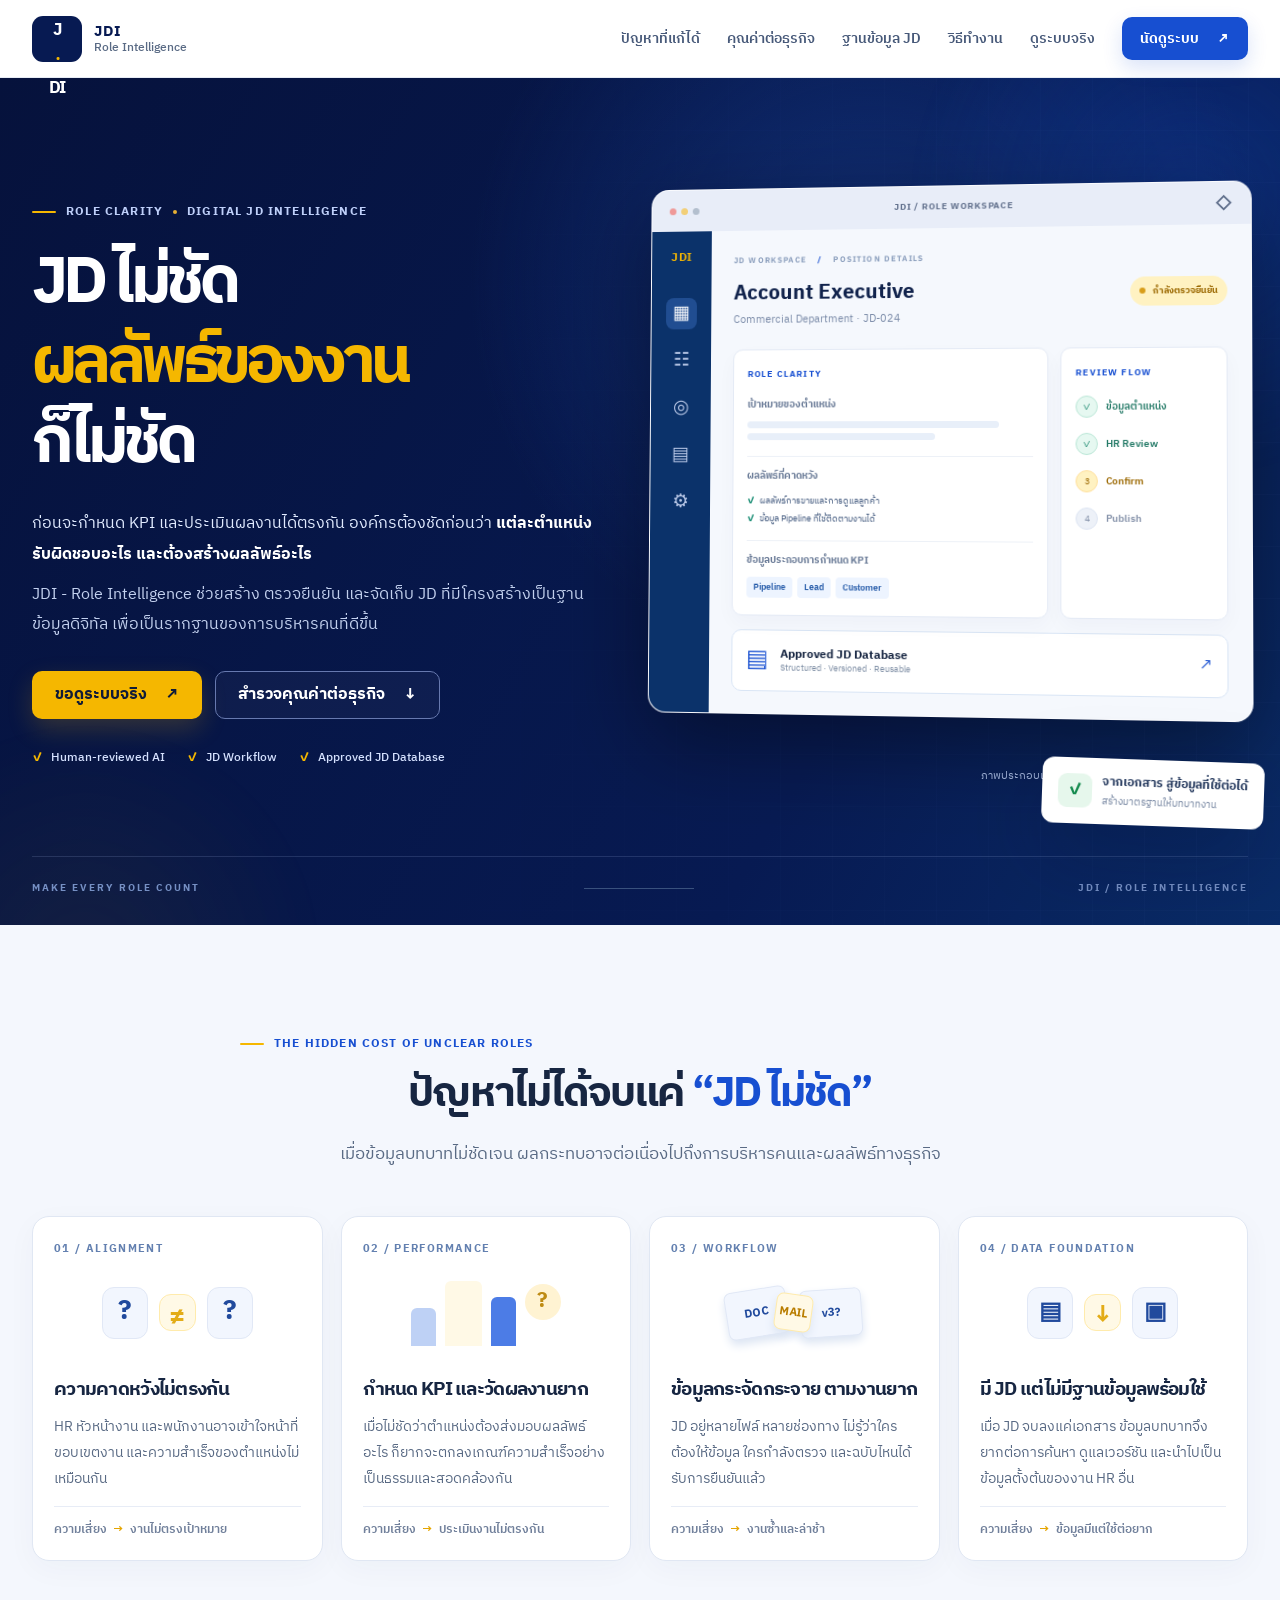
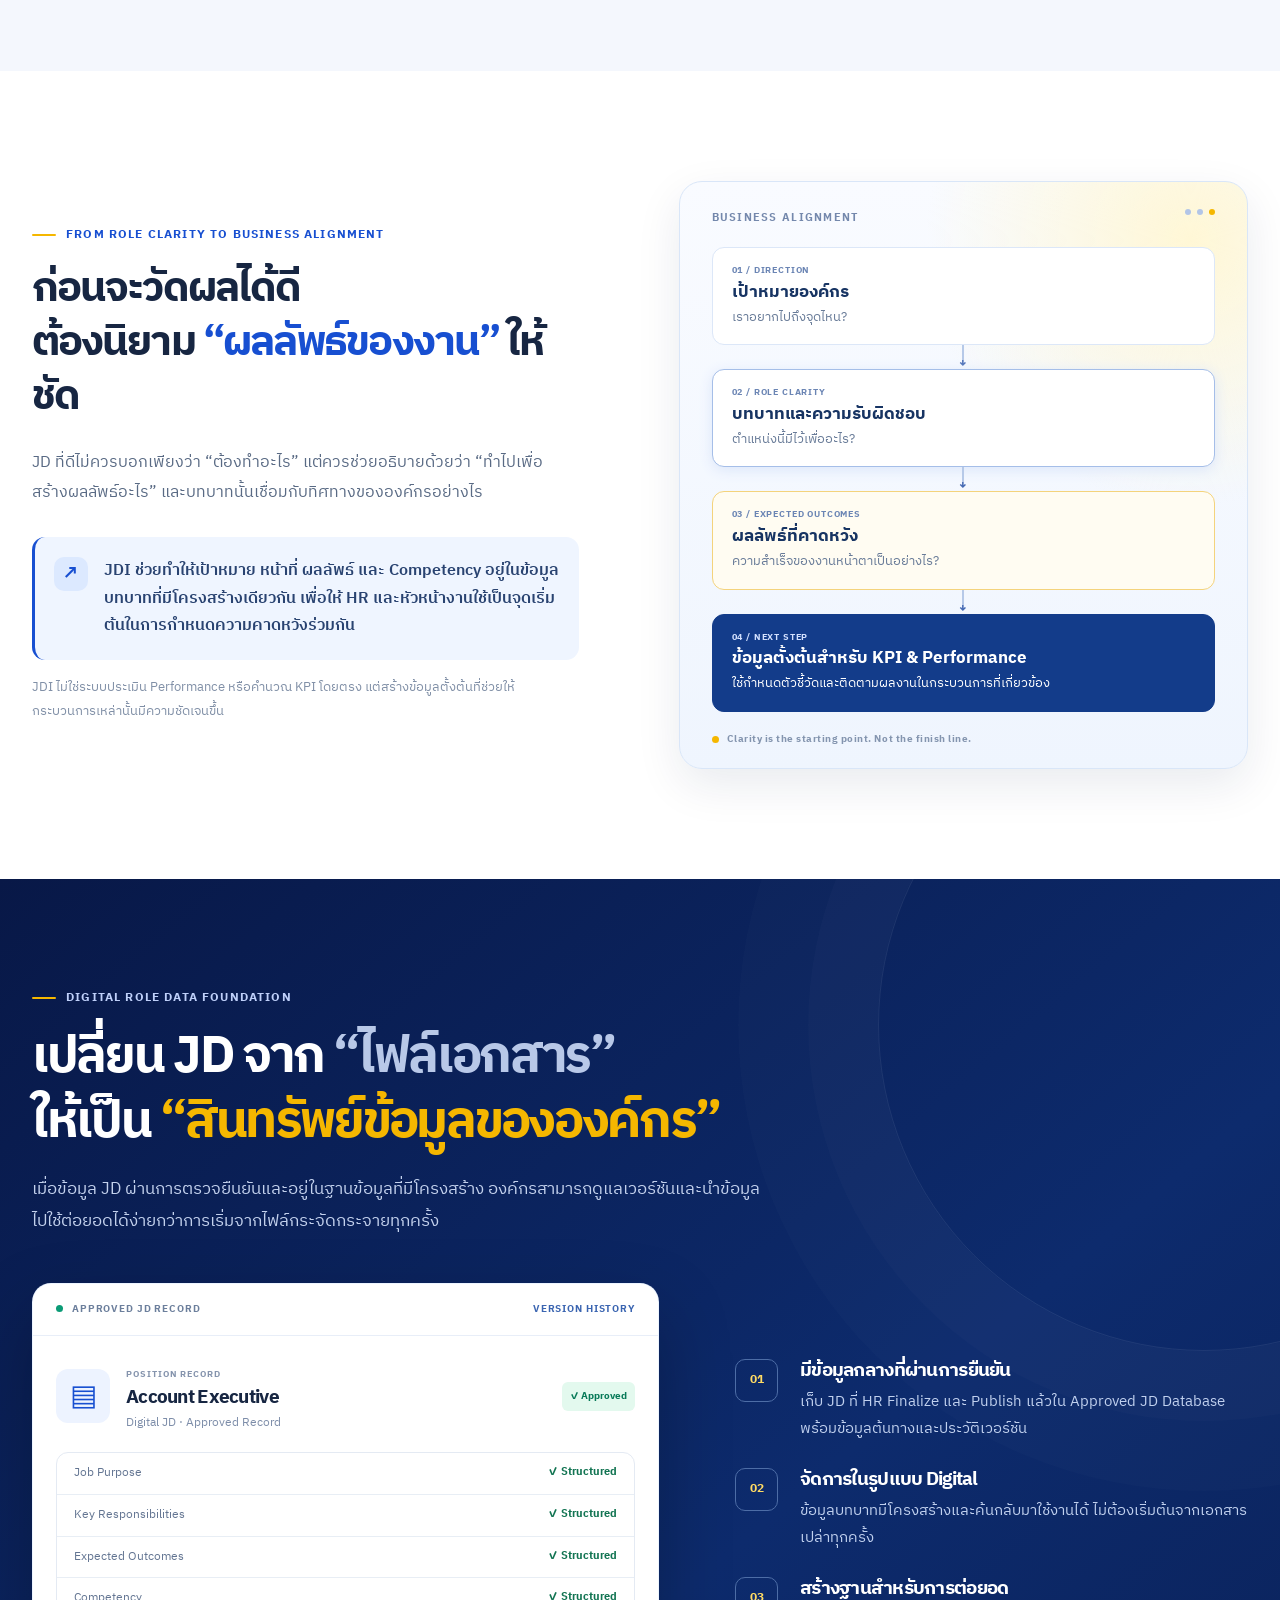
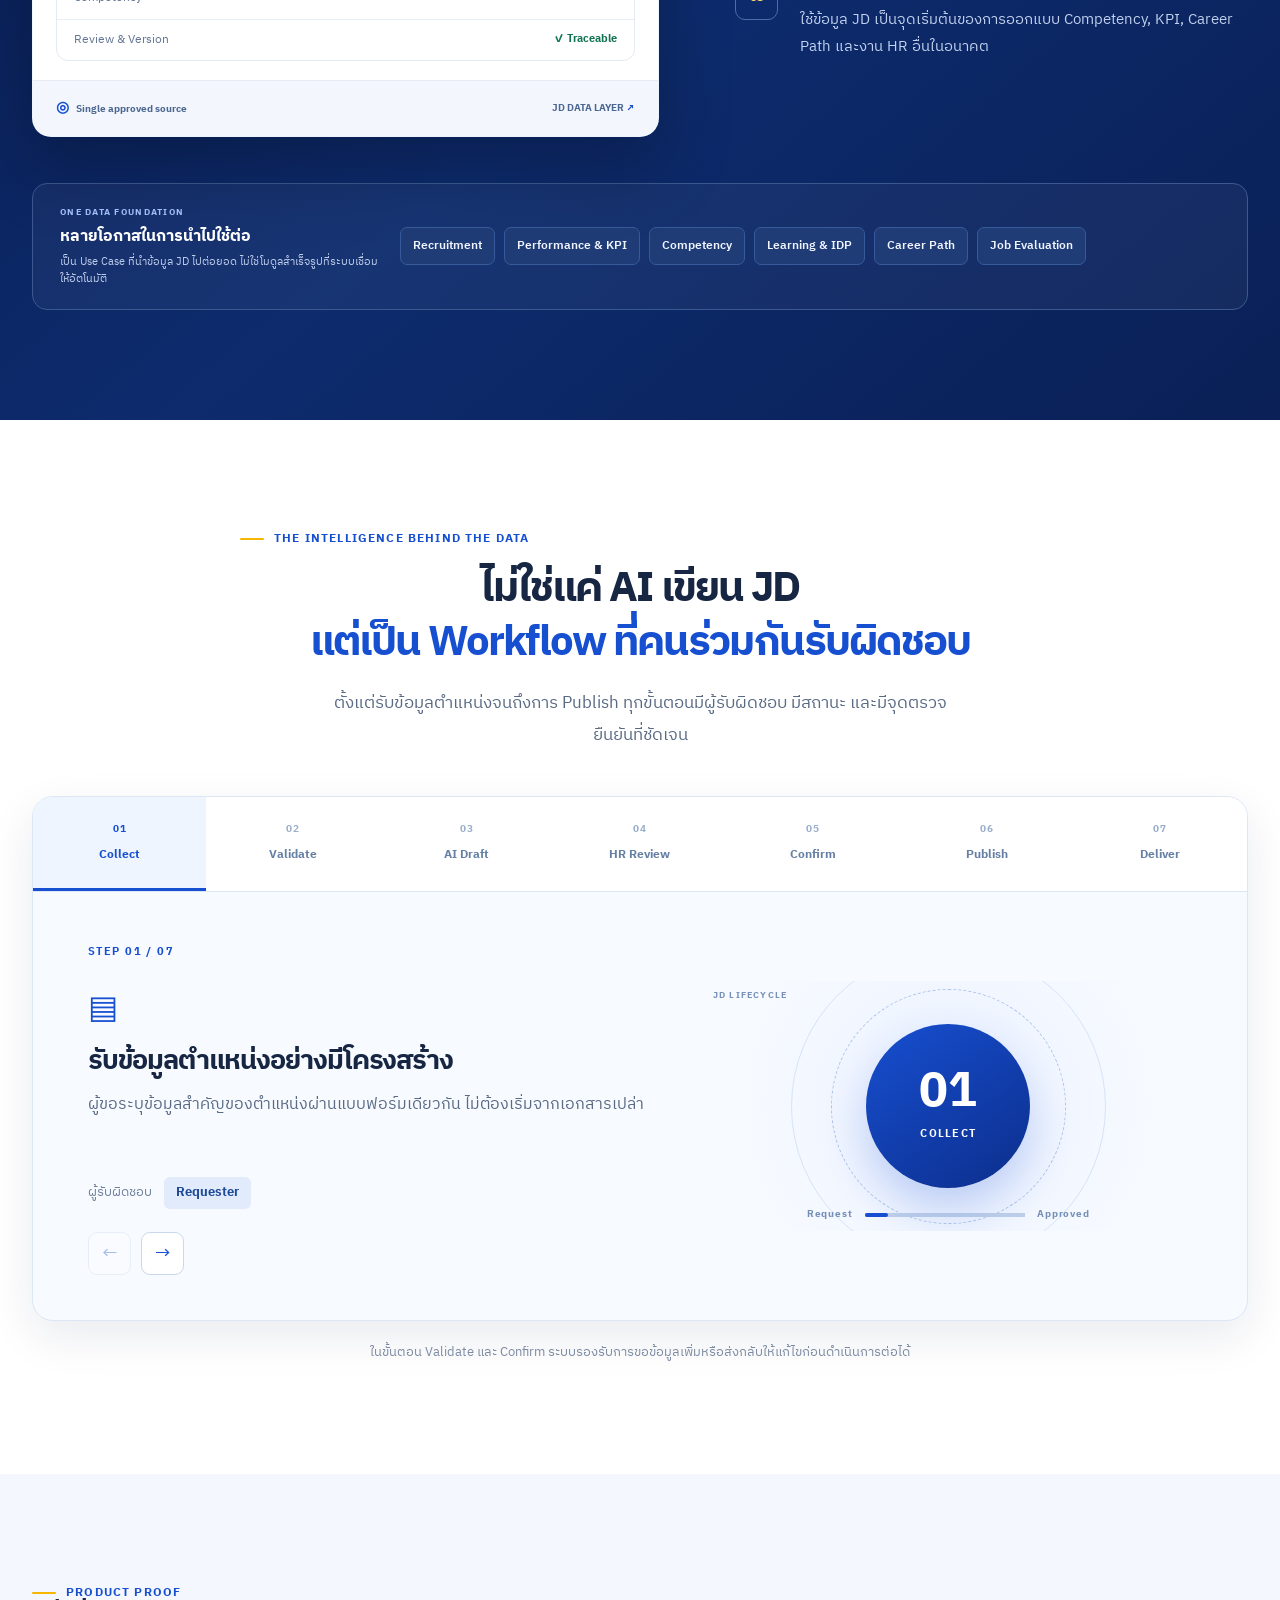
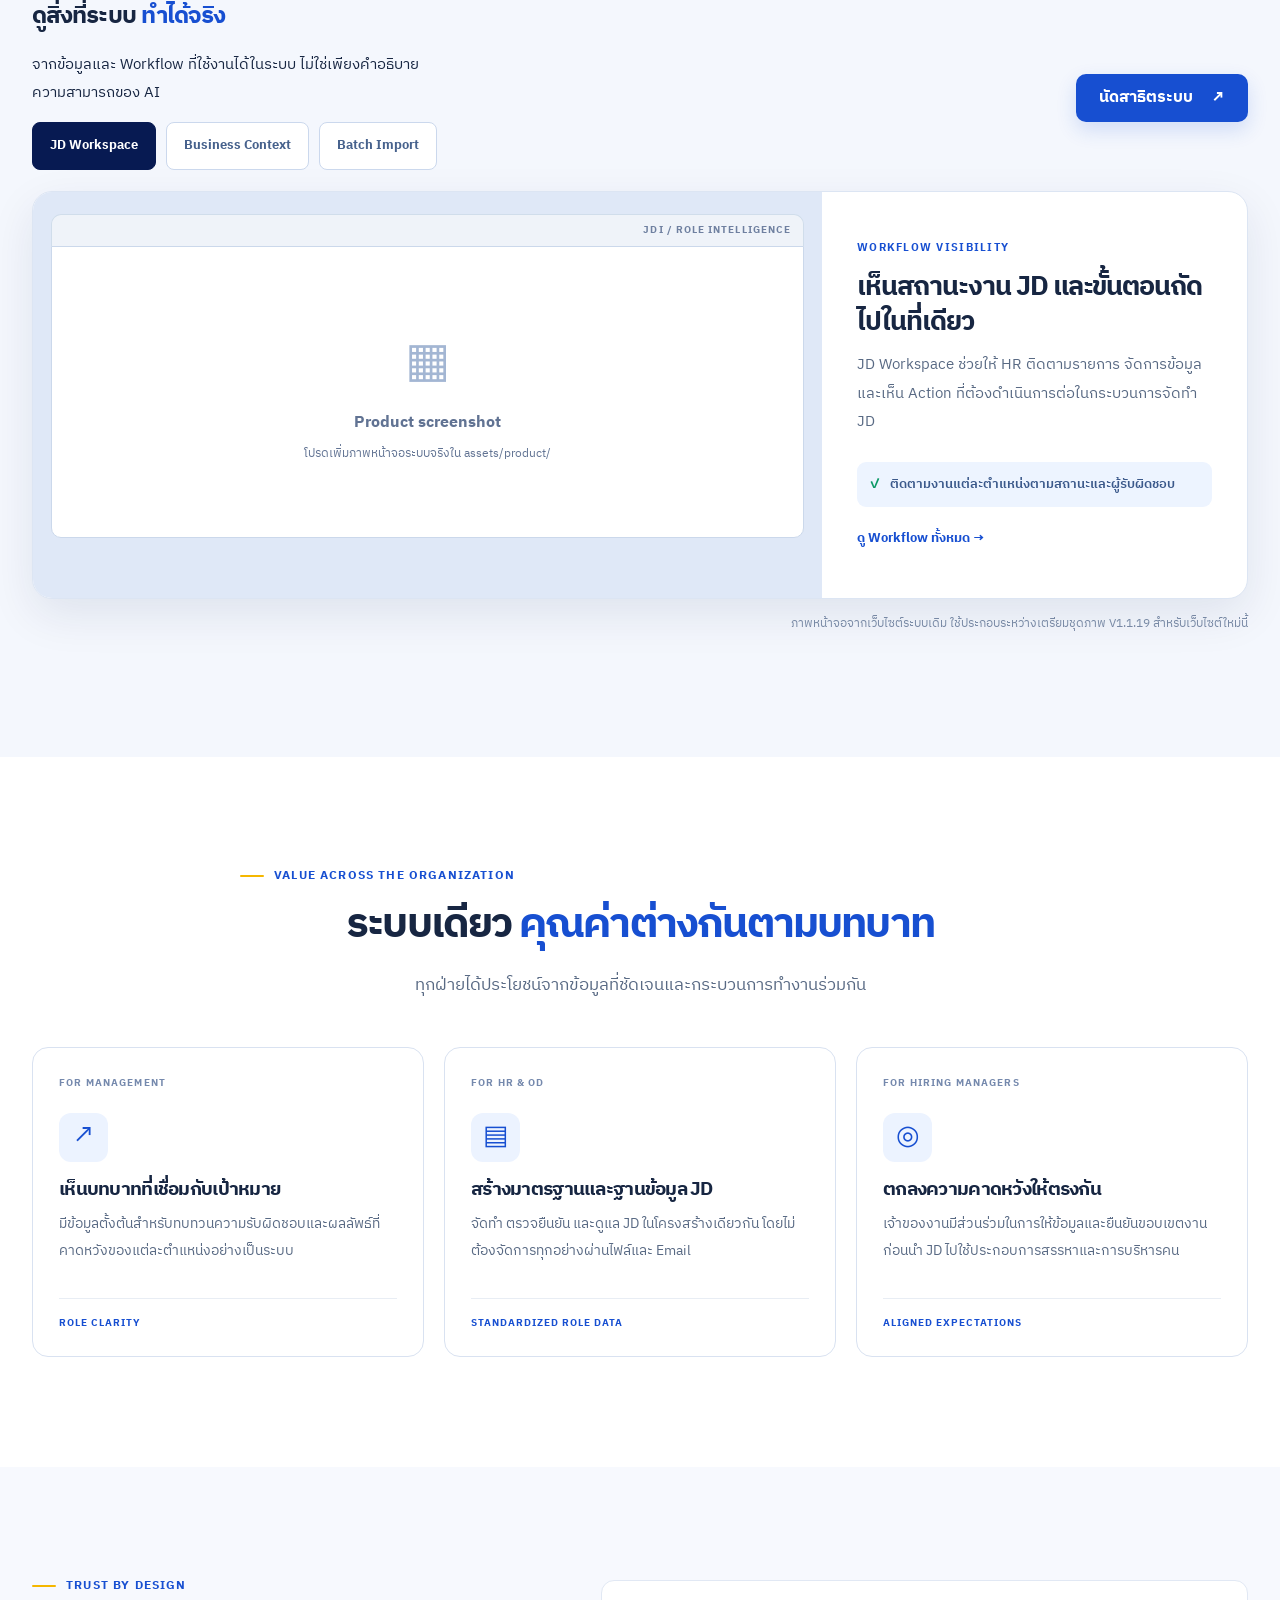
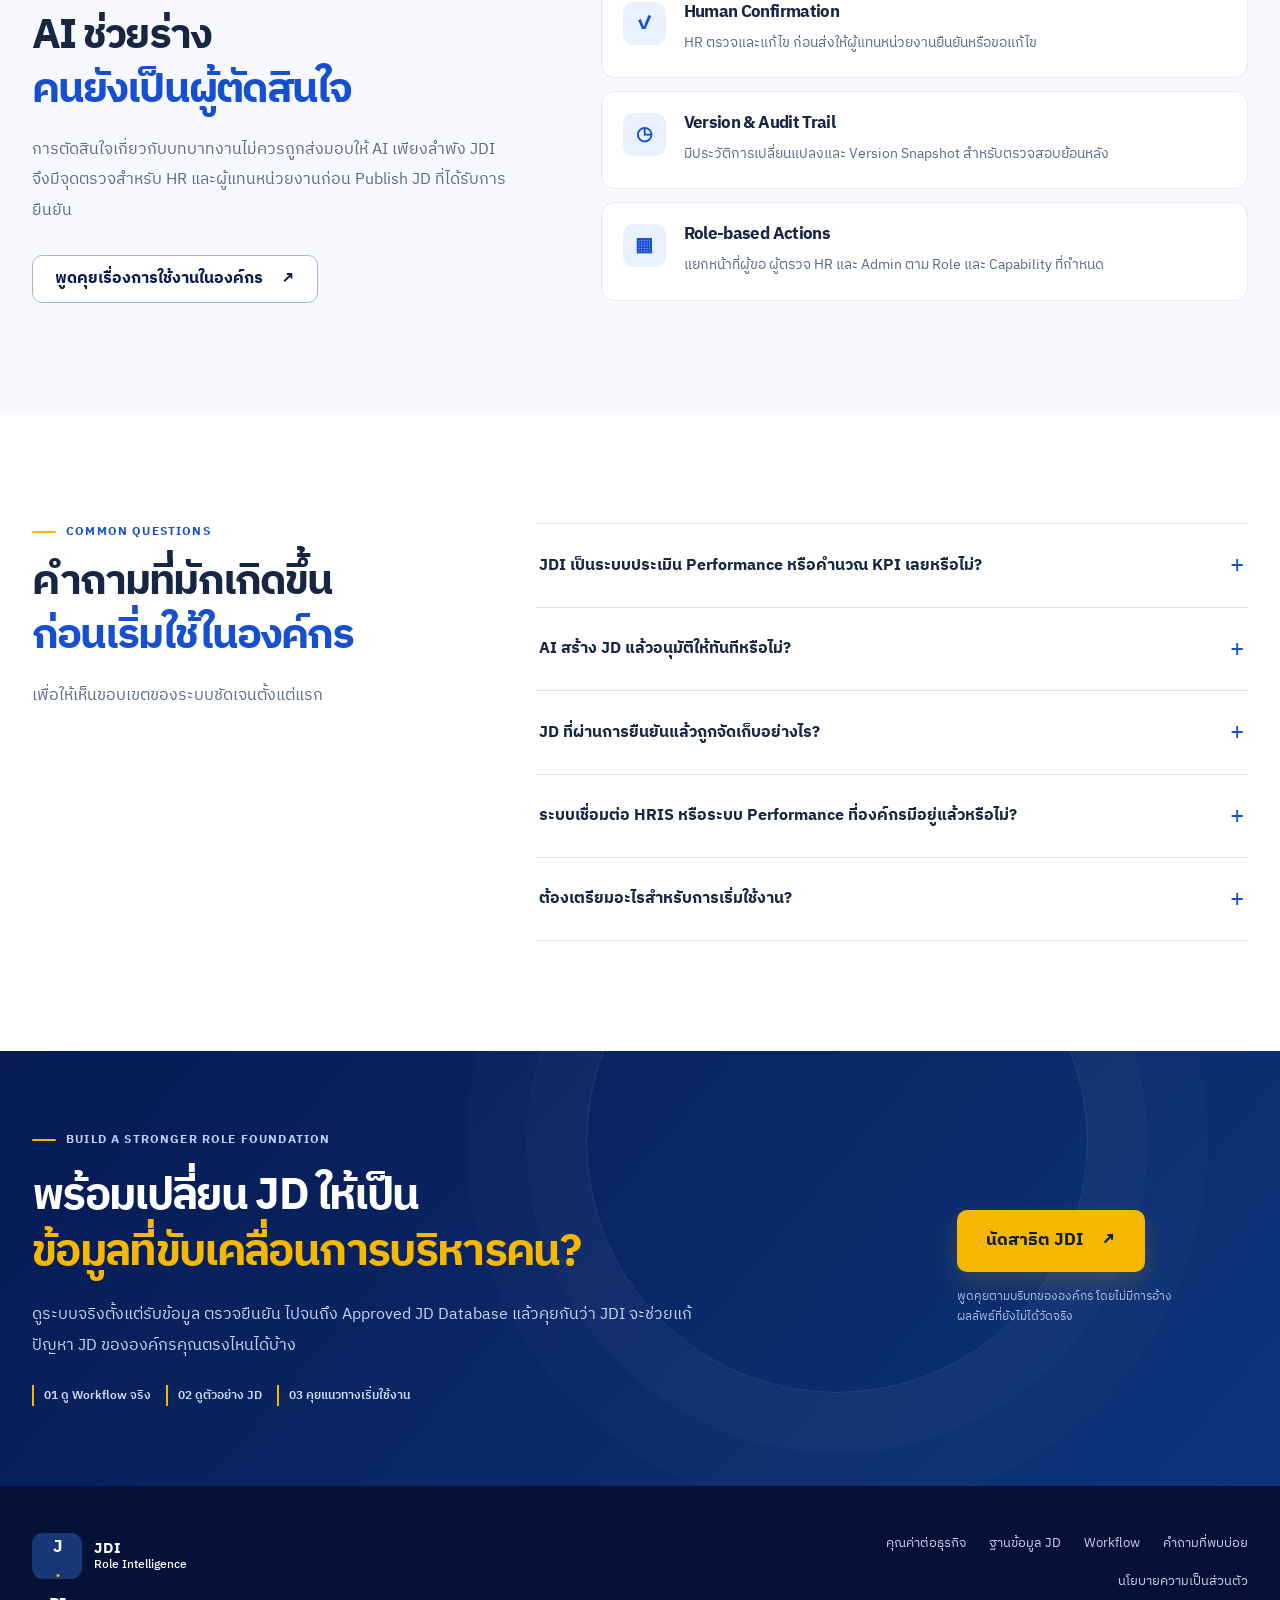
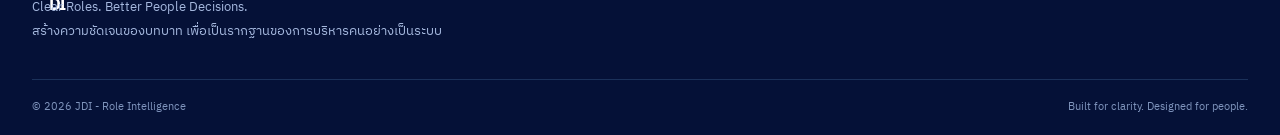
==== index.html @ 19fb6edb "Add files via upload Initial JDI Commercial Website" ====
<!doctype html>
<html lang="th">
<head>
  <meta charset="utf-8">
  <meta name="viewport" content="width=device-width, initial-scale=1">
  <meta name="theme-color" content="#071A52">
  <meta name="description" content="JDI - Role Intelligence เปลี่ยน JD ที่กระจัดกระจายให้เป็นข้อมูลบทบาทดิจิทัลที่ชัดเจน มี Workflow ตรวจยืนยัน และฐานข้อมูล JD พร้อมต่อยอดการบริหารคน">
  <meta property="og:type" content="website">
  <meta property="og:locale" content="th_TH">
  <meta property="og:title" content="JDI - Role Intelligence | Clear Roles. Better People Decisions.">
  <meta property="og:description" content="สร้างความชัดเจนของบทบาท และเปลี่ยน JD ให้เป็นฐานข้อมูลดิจิทัลที่พร้อมใช้ต่อยอด">
  <meta name="color-scheme" content="light">
  <title>JDI - Role Intelligence | Clear Roles. Better People Decisions.</title>
  <link rel="icon" href="assets/favicon.svg" type="image/svg+xml">
  <link rel="preconnect" href="https://fonts.googleapis.com">
  <link rel="preconnect" href="https://fonts.gstatic.com" crossorigin>
  <link href="https://fonts.googleapis.com/css2?family=IBM+Plex+Sans+Thai:wght@400;500;600;700&display=swap" rel="stylesheet">
  <link rel="stylesheet" href="styles.css">
  <script defer src="script.js"></script>
</head>
<body>
  <a class="skip-link" href="#main">ข้ามไปยังเนื้อหาหลัก</a>
  <header class="site-header" id="top">
    <div class="container header-inner">
      <a class="logo" href="#top" aria-label="JDI - Role Intelligence กลับด้านบน">
        <span class="logo-symbol">J<span class="logo-symbol-mark">·</span>DI</span>
        <span class="logo-wordmark"><strong>JDI</strong><span>Role Intelligence</span></span>
      </a>
      <button class="menu-toggle" id="menuToggle" type="button" aria-expanded="false" aria-controls="primaryNav" aria-label="เปิดเมนูนำทาง">
        <span></span><span></span><span></span>
      </button>
      <nav class="site-nav" id="primaryNav" aria-label="เมนูหลัก">
        <a href="#challenges">ปัญหาที่แก้ได้</a>
        <a href="#value">คุณค่าต่อธุรกิจ</a>
        <a href="#database">ฐานข้อมูล JD</a>
        <a href="#workflow">วิธีทำงาน</a>
        <a href="#product">ดูระบบจริง</a>
        <button type="button" class="btn btn-primary nav-cta" data-open-demo>นัดดูระบบ <span aria-hidden="true">↗</span></button>
      </nav>
    </div>
  </header>

  <main id="main">
    <section class="hero-section" aria-labelledby="hero-title">
      <div class="hero-glow hero-glow-a" aria-hidden="true"></div>
      <div class="hero-glow hero-glow-b" aria-hidden="true"></div>
      <div class="container hero-grid">
        <div class="hero-copy">
          <div class="eyebrow eyebrow-invert"><span class="eyebrow-line"></span> ROLE CLARITY <span class="eyebrow-dot"></span> DIGITAL JD INTELLIGENCE</div>
          <h1 id="hero-title">JD ไม่ชัด<br><span class="hero-accent">ผลลัพธ์ของงาน</span><br>ก็ไม่ชัด</h1>
          <p class="hero-description">ก่อนจะกำหนด KPI และประเมินผลงานได้ตรงกัน องค์กรต้องชัดก่อนว่า <strong>แต่ละตำแหน่งรับผิดชอบอะไร และต้องสร้างผลลัพธ์อะไร</strong></p>
          <p class="hero-description-secondary">JDI - Role Intelligence ช่วยสร้าง ตรวจยืนยัน และจัดเก็บ JD ที่มีโครงสร้างเป็นฐานข้อมูลดิจิทัล เพื่อเป็นรากฐานของการบริหารคนที่ดีขึ้น</p>
          <div class="hero-actions">
            <button class="btn btn-gold" data-open-demo>ขอดูระบบจริง <span aria-hidden="true">↗</span></button>
            <a class="btn btn-outline-light" href="#value">สำรวจคุณค่าต่อธุรกิจ <span aria-hidden="true">↓</span></a>
          </div>
          <div class="hero-proof" aria-label="ความสามารถหลักของระบบ">
            <span><span class="proof-tick">✓</span> Human-reviewed AI</span>
            <span><span class="proof-tick">✓</span> JD Workflow</span>
            <span><span class="proof-tick">✓</span> Approved JD Database</span>
          </div>
        </div>
        <div class="hero-visual-wrap">
          <div class="hero-window" aria-label="ภาพจำลองแนวคิดการจัดการ JD ในระบบ">
            <div class="window-top"><div class="window-dots"><b></b><b></b><b></b></div><span>JDI / ROLE WORKSPACE</span><span class="window-top-icon">◇</span></div>
            <div class="window-content">
              <aside class="window-sidebar" aria-hidden="true">
                <div class="mini-mark">JDI</div>
                <div class="side-icon active">▦</div><div class="side-icon">☷</div><div class="side-icon">◎</div><div class="side-icon">▤</div><div class="side-icon">⚙</div>
              </aside>
              <div class="window-main">
                <div class="window-breadcrumb">JD WORKSPACE <span>/</span> POSITION DETAILS</div>
                <div class="window-heading"><div><div class="preview-title">Account Executive</div><div class="preview-subtitle">Commercial Department · JD-024</div></div><span class="status-chip"><i></i> กำลังตรวจยืนยัน</span></div>
                <div class="preview-role-grid">
                  <div class="preview-main-card">
                    <div class="preview-card-label">ROLE CLARITY</div>
                    <div class="preview-field"><span class="field-label">เป้าหมายของตำแหน่ง</span><div class="field-bar bar-long"></div><div class="field-bar bar-mid"></div></div>
                    <div class="preview-field"><span class="field-label">ผลลัพธ์ที่คาดหวัง</span><div class="mini-result"><span class="mini-check">✓</span><span>ผลลัพธ์การขายและการดูแลลูกค้า</span></div><div class="mini-result"><span class="mini-check">✓</span><span>ข้อมูล Pipeline ที่ใช้ติดตามงานได้</span></div></div>
                    <div class="preview-field"><span class="field-label">ข้อมูลประกอบการกำหนด KPI</span><div class="preview-tags"><span>Pipeline</span><span>Lead</span><span>Customer</span></div></div>
                  </div>
                  <div class="preview-side-card">
                    <div class="preview-card-label">REVIEW FLOW</div>
                    <div class="review-steps"><div class="review-step done"><span>✓</span><b>ข้อมูลตำแหน่ง</b></div><div class="review-step done"><span>✓</span><b>HR Review</b></div><div class="review-step current"><span>3</span><b>Confirm</b></div><div class="review-step"><span>4</span><b>Publish</b></div></div>
                  </div>
                </div>
                <div class="database-ribbon"><span class="database-ribbon-icon">▤</span><span><strong>Approved JD Database</strong><small>Structured · Versioned · Reusable</small></span><span class="database-arrow">↗</span></div>
              </div>
            </div>
          </div>
          <div class="floating-note"><span class="floating-icon">✓</span><span><b>จากเอกสาร สู่ข้อมูลที่ใช้ต่อได้</b><small>สร้างมาตรฐานให้บทบาทงาน</small></span></div>
          <p class="visual-disclaimer">ภาพประกอบแนวคิดการทำงาน · ดูภาพหน้าจอจริงด้านล่าง</p>
        </div>
      </div>
      <div class="container hero-bottom-line"><span>MAKE EVERY ROLE COUNT</span><span class="hero-bottom-rule"></span><span>JDI / ROLE INTELLIGENCE</span></div>
    </section>

    <section class="section pain-section" id="challenges" aria-labelledby="pain-title">
      <div class="container">
        <div class="section-heading center max-narrow reveal">
          <div class="eyebrow"><span class="eyebrow-line"></span> THE HIDDEN COST OF UNCLEAR ROLES</div>
          <h2 id="pain-title">ปัญหาไม่ได้จบแค่ <span class="text-blue">“JD ไม่ชัด”</span></h2>
          <p>เมื่อข้อมูลบทบาทไม่ชัดเจน ผลกระทบอาจต่อเนื่องไปถึงการบริหารคนและผลลัพธ์ทางธุรกิจ</p>
        </div>
        <div class="pain-grid">
          <article class="pain-card reveal"><div class="pain-index">01 / ALIGNMENT</div><div class="pain-illustration"><span>?</span><span>≠</span><span>?</span></div><h3>ความคาดหวังไม่ตรงกัน</h3><p>HR หัวหน้างาน และพนักงานอาจเข้าใจหน้าที่ ขอบเขตงาน และความสำเร็จของตำแหน่งไม่เหมือนกัน</p><div class="pain-foot">ความเสี่ยง <span>→</span> งานไม่ตรงเป้าหมาย</div></article>
          <article class="pain-card reveal"><div class="pain-index">02 / PERFORMANCE</div><div class="pain-illustration pain-illustration-chart"><span class="chart-mini chart-mini-1"></span><span class="chart-mini chart-mini-2"></span><span class="chart-mini chart-mini-3"></span><span class="chart-question">?</span></div><h3>กำหนด KPI และวัดผลงานยาก</h3><p>เมื่อไม่ชัดว่าตำแหน่งต้องส่งมอบผลลัพธ์อะไร ก็ยากจะตกลงเกณฑ์ความสำเร็จอย่างเป็นธรรมและสอดคล้องกัน</p><div class="pain-foot">ความเสี่ยง <span>→</span> ประเมินงานไม่ตรงกัน</div></article>
          <article class="pain-card reveal"><div class="pain-index">03 / WORKFLOW</div><div class="pain-illustration pain-illustration-files"><span>DOC</span><span>MAIL</span><span>v3?</span></div><h3>ข้อมูลกระจัดกระจาย ตามงานยาก</h3><p>JD อยู่หลายไฟล์ หลายช่องทาง ไม่รู้ว่าใครต้องให้ข้อมูล ใครกำลังตรวจ และฉบับไหนได้รับการยืนยันแล้ว</p><div class="pain-foot">ความเสี่ยง <span>→</span> งานซ้ำและล่าช้า</div></article>
          <article class="pain-card reveal"><div class="pain-index">04 / DATA FOUNDATION</div><div class="pain-illustration pain-illustration-folder"><span>▤</span><span>↓</span><span>▣</span></div><h3>มี JD แต่ไม่มีฐานข้อมูลพร้อมใช้</h3><p>เมื่อ JD จบลงแค่เอกสาร ข้อมูลบทบาทจึงยากต่อการค้นหา ดูแลเวอร์ชัน และนำไปเป็นข้อมูลตั้งต้นของงาน HR อื่น</p><div class="pain-foot">ความเสี่ยง <span>→</span> ข้อมูลมีแต่ใช้ต่อยาก</div></article>
        </div>
      </div>
    </section>

    <section class="section value-section" id="value" aria-labelledby="value-title">
      <div class="container value-layout">
        <div class="value-copy reveal">
          <div class="eyebrow"><span class="eyebrow-line"></span> FROM ROLE CLARITY TO BUSINESS ALIGNMENT</div>
          <h2 id="value-title">ก่อนจะวัดผลได้ดี<br>ต้องนิยาม <span class="text-blue">“ผลลัพธ์ของงาน”</span> ให้ชัด</h2>
          <p>JD ที่ดีไม่ควรบอกเพียงว่า “ต้องทำอะไร” แต่ควรช่วยอธิบายด้วยว่า “ทำไปเพื่อสร้างผลลัพธ์อะไร” และบทบาทนั้นเชื่อมกับทิศทางขององค์กรอย่างไร</p>
          <div class="value-highlight"><span class="highlight-icon">↗</span><span>JDI ช่วยทำให้เป้าหมาย หน้าที่ ผลลัพธ์ และ Competency อยู่ในข้อมูลบทบาทที่มีโครงสร้างเดียวกัน เพื่อให้ HR และหัวหน้างานใช้เป็นจุดเริ่มต้นในการกำหนดความคาดหวังร่วมกัน</span></div>
          <p class="fineprint">JDI ไม่ใช่ระบบประเมิน Performance หรือคำนวณ KPI โดยตรง แต่สร้างข้อมูลตั้งต้นที่ช่วยให้กระบวนการเหล่านั้นมีความชัดเจนขึ้น</p>
        </div>
        <div class="alignment-diagram reveal" role="img" aria-label="การเชื่อมเป้าหมายธุรกิจ บทบาท ผลลัพธ์ และข้อมูลตั้งต้นในการกำหนด KPI">
          <div class="alignment-head"><span>BUSINESS ALIGNMENT</span><span class="signal-dots"><i></i><i></i><i></i></span></div>
          <div class="alignment-node objective"><small>01 / DIRECTION</small><strong>เป้าหมายองค์กร</strong><span>เราอยากไปถึงจุดไหน?</span></div>
          <div class="alignment-link"><span></span><b>↓</b></div>
          <div class="alignment-node clarity"><small>02 / ROLE CLARITY</small><strong>บทบาทและความรับผิดชอบ</strong><span>ตำแหน่งนี้มีไว้เพื่ออะไร?</span></div>
          <div class="alignment-link"><span></span><b>↓</b></div>
          <div class="alignment-node outcome"><small>03 / EXPECTED OUTCOMES</small><strong>ผลลัพธ์ที่คาดหวัง</strong><span>ความสำเร็จของงานหน้าตาเป็นอย่างไร?</span></div>
          <div class="alignment-link"><span></span><b>↓</b></div>
          <div class="alignment-node measurement"><small>04 / NEXT STEP</small><strong>ข้อมูลตั้งต้นสำหรับ KPI & Performance</strong><span>ใช้กำหนดตัวชี้วัดและติดตามผลงานในกระบวนการที่เกี่ยวข้อง</span></div>
          <div class="alignment-footer"><span class="alignment-footer-dot"></span> Clarity is the starting point. Not the finish line.</div>
        </div>
      </div>
    </section>

    <section class="section database-section" id="database" aria-labelledby="database-title">
      <div class="container">
        <div class="section-heading database-heading reveal">
          <div class="eyebrow eyebrow-invert"><span class="eyebrow-line"></span> DIGITAL ROLE DATA FOUNDATION</div>
          <h2 id="database-title">เปลี่ยน JD จาก <em>“ไฟล์เอกสาร”</em><br>ให้เป็น <span>“สินทรัพย์ข้อมูลขององค์กร”</span></h2>
          <p>เมื่อข้อมูล JD ผ่านการตรวจยืนยันและอยู่ในฐานข้อมูลที่มีโครงสร้าง องค์กรสามารถดูแลเวอร์ชันและนำข้อมูลไปใช้ต่อยอดได้ง่ายกว่าการเริ่มจากไฟล์กระจัดกระจายทุกครั้ง</p>
        </div>
        <div class="database-layout">
          <div class="database-card reveal">
            <div class="database-card-top"><span><i></i> APPROVED JD RECORD</span><span class="db-version">VERSION HISTORY</span></div>
            <div class="database-card-heading"><div class="db-large-icon">▤</div><div><small>POSITION RECORD</small><h3>Account Executive</h3><p>Digital JD · Approved Record</p></div><span class="db-approved">✓ Approved</span></div>
            <div class="database-properties"><div><span>Job Purpose</span><b>✓ Structured</b></div><div><span>Key Responsibilities</span><b>✓ Structured</b></div><div><span>Expected Outcomes</span><b>✓ Structured</b></div><div><span>Competency</span><b>✓ Structured</b></div><div><span>Review & Version</span><b>✓ Traceable</b></div></div>
            <div class="database-card-footer"><span><span class="db-orbit">◎</span> Single approved source</span><span>JD DATA LAYER <b>↗</b></span></div>
          </div>
          <div class="database-benefits reveal">
            <div class="db-benefit"><div class="benefit-number">01</div><div><h3>มีข้อมูลกลางที่ผ่านการยืนยัน</h3><p>เก็บ JD ที่ HR Finalize และ Publish แล้วใน Approved JD Database พร้อมข้อมูลต้นทางและประวัติเวอร์ชัน</p></div></div>
            <div class="db-benefit"><div class="benefit-number">02</div><div><h3>จัดการในรูปแบบ Digital</h3><p>ข้อมูลบทบาทมีโครงสร้างและค้นกลับมาใช้งานได้ ไม่ต้องเริ่มต้นจากเอกสารเปล่าทุกครั้ง</p></div></div>
            <div class="db-benefit"><div class="benefit-number">03</div><div><h3>สร้างฐานสำหรับการต่อยอด</h3><p>ใช้ข้อมูล JD เป็นจุดเริ่มต้นของการออกแบบ Competency, KPI, Career Path และงาน HR อื่นในอนาคต</p></div></div>
          </div>
        </div>
        <div class="usecase-panel reveal">
          <div class="usecase-intro"><span>ONE DATA FOUNDATION</span><strong>หลายโอกาสในการนำไปใช้ต่อ</strong><small>เป็น Use Case ที่นำข้อมูล JD ไปต่อยอด ไม่ใช่โมดูลสำเร็จรูปที่ระบบเชื่อมให้อัตโนมัติ</small></div>
          <div class="usecase-tags"><span>Recruitment</span><span>Performance & KPI</span><span>Competency</span><span>Learning & IDP</span><span>Career Path</span><span>Job Evaluation</span></div>
        </div>
      </div>
    </section>

    <section class="section workflow-section" id="workflow" aria-labelledby="workflow-title">
      <div class="container">
        <div class="section-heading center max-narrow reveal">
          <div class="eyebrow"><span class="eyebrow-line"></span> THE INTELLIGENCE BEHIND THE DATA</div>
          <h2 id="workflow-title">ไม่ใช่แค่ AI เขียน JD<br><span class="text-blue">แต่เป็น Workflow ที่คนร่วมกันรับผิดชอบ</span></h2>
          <p>ตั้งแต่รับข้อมูลตำแหน่งจนถึงการ Publish ทุกขั้นตอนมีผู้รับผิดชอบ มีสถานะ และมีจุดตรวจยืนยันที่ชัดเจน</p>
        </div>
        <div class="workflow-shell reveal">
          <div class="workflow-navigation" role="tablist" aria-label="ขั้นตอน JD Workflow">
            <button class="workflow-tab is-active" id="wf-tab-0" role="tab" aria-selected="true" aria-controls="wf-panel" data-step="0"><span>01</span>Collect</button>
            <button class="workflow-tab" id="wf-tab-1" role="tab" aria-selected="false" aria-controls="wf-panel" data-step="1" tabindex="-1"><span>02</span>Validate</button>
            <button class="workflow-tab" id="wf-tab-2" role="tab" aria-selected="false" aria-controls="wf-panel" data-step="2" tabindex="-1"><span>03</span>AI Draft</button>
            <button class="workflow-tab" id="wf-tab-3" role="tab" aria-selected="false" aria-controls="wf-panel" data-step="3" tabindex="-1"><span>04</span>HR Review</button>
            <button class="workflow-tab" id="wf-tab-4" role="tab" aria-selected="false" aria-controls="wf-panel" data-step="4" tabindex="-1"><span>05</span>Confirm</button>
            <button class="workflow-tab" id="wf-tab-5" role="tab" aria-selected="false" aria-controls="wf-panel" data-step="5" tabindex="-1"><span>06</span>Publish</button>
            <button class="workflow-tab" id="wf-tab-6" role="tab" aria-selected="false" aria-controls="wf-panel" data-step="6" tabindex="-1"><span>07</span>Deliver</button>
          </div>
          <div class="workflow-body" id="wf-panel" role="tabpanel" aria-labelledby="wf-tab-0" tabindex="0">
            <div class="workflow-copy"><span class="wf-counter" id="wf-counter">STEP 01 / 07</span><div class="wf-icon" id="wf-icon" aria-hidden="true">▤</div><h3 id="wf-heading">รับข้อมูลตำแหน่งอย่างมีโครงสร้าง</h3><p id="wf-description">ผู้ขอระบุข้อมูลสำคัญของตำแหน่งผ่านแบบฟอร์มเดียวกัน ไม่ต้องเริ่มจากเอกสารเปล่า</p><div class="wf-role"><span>ผู้รับผิดชอบ</span><strong id="wf-role">Requester</strong></div><div class="wf-controls"><button type="button" class="wf-arrow" id="wf-prev" aria-label="ขั้นตอนก่อนหน้า" disabled>←</button><button type="button" class="wf-arrow" id="wf-next" aria-label="ขั้นตอนถัดไป">→</button></div></div>
            <div class="workflow-graphic" aria-hidden="true"><div class="wf-graphic-label">JD LIFECYCLE</div><div class="wf-graphic-center"><span class="wf-graphic-step" id="wf-graphic-number">01</span><span id="wf-graphic-action">COLLECT</span></div><div class="wf-graphic-orbit orbit-1"></div><div class="wf-graphic-orbit orbit-2"></div><div class="wf-graphic-bottom"><span>Request</span><div class="wf-progress"><i id="wf-progress-fill" style="width:14.28%"></i></div><span>Approved</span></div></div>
          </div>
        </div>
        <div class="workflow-caption reveal">ในขั้นตอน Validate และ Confirm ระบบรองรับการขอข้อมูลเพิ่มหรือส่งกลับให้แก้ไขก่อนดำเนินการต่อได้</div>
      </div>
    </section>

    <section class="section product-section" id="product" aria-labelledby="product-title">
      <div class="container">
        <div class="product-heading reveal"><div><div class="eyebrow"><span class="eyebrow-line"></span> PRODUCT PROOF</div><h2 id="product-title">ดูสิ่งที่ระบบ <span class="text-blue">ทำได้จริง</span></h2><p>จากข้อมูลและ Workflow ที่ใช้งานได้ในระบบ ไม่ใช่เพียงคำอธิบายความสามารถของ AI</p></div><button class="btn btn-primary" data-open-demo>นัดสาธิตระบบ <span aria-hidden="true">↗</span></button></div>
        <div class="product-tabs" role="tablist" aria-label="เลือกภาพหน้าจอระบบ">
          <button class="product-tab is-active" id="product-tab-0" role="tab" aria-selected="true" aria-controls="product-panel" data-product="0">JD Workspace</button>
          <button class="product-tab" id="product-tab-1" role="tab" aria-selected="false" aria-controls="product-panel" data-product="1" tabindex="-1">Business Context</button>
          <button class="product-tab" id="product-tab-2" role="tab" aria-selected="false" aria-controls="product-panel" data-product="2" tabindex="-1">Batch Import</button>
        </div>
        <div class="product-showcase reveal" id="product-panel" role="tabpanel" aria-labelledby="product-tab-0" tabindex="0">
          <div class="product-image-frame"><div class="product-browser"><i></i><i></i><i></i><span>JDI / ROLE INTELLIGENCE</span></div><div class="product-image-position"><img id="product-image" src="https://dewtt48.github.io/role-intelligence/product/jd-workspace.png" alt="ภาพหน้าจอ JD Workspace จากระบบ Role Intelligence ปัจจุบัน" loading="lazy"><div class="product-image-fallback" id="product-fallback" hidden><span>▦</span><strong>Product screenshot</strong><small>โปรดเพิ่มภาพหน้าจอระบบจริงใน assets/product/</small></div></div></div>
          <div class="product-explain"><span class="product-label" id="product-kicker">WORKFLOW VISIBILITY</span><h3 id="product-heading">เห็นสถานะงาน JD และขั้นตอนถัดไปในที่เดียว</h3><p id="product-description">JD Workspace ช่วยให้ HR ติดตามรายการ จัดการข้อมูล และเห็น Action ที่ต้องดำเนินการต่อในกระบวนการจัดทำ JD</p><div class="product-proof-detail"><span>✓</span><span id="product-proof">ติดตามงานแต่ละตำแหน่งตามสถานะและผู้รับผิดชอบ</span></div><a class="text-link" href="#workflow">ดู Workflow ทั้งหมด <span aria-hidden="true">→</span></a></div>
        </div>
        <p class="product-photo-note">ภาพหน้าจอจากเว็บไซต์ระบบเดิม ใช้ประกอบระหว่างเตรียมชุดภาพ V1.1.19 สำหรับเว็บไซต์ใหม่นี้</p>
      </div>
    </section>

    <section class="section outcomes-section" id="benefits" aria-labelledby="outcomes-title">
      <div class="container">
        <div class="section-heading center max-narrow reveal"><div class="eyebrow"><span class="eyebrow-line"></span> VALUE ACROSS THE ORGANIZATION</div><h2 id="outcomes-title">ระบบเดียว <span class="text-blue">คุณค่าต่างกันตามบทบาท</span></h2><p>ทุกฝ่ายได้ประโยชน์จากข้อมูลที่ชัดเจนและกระบวนการทำงานร่วมกัน</p></div>
        <div class="audience-grid">
          <article class="audience-card reveal"><div class="audience-label">FOR MANAGEMENT</div><div class="audience-icon">↗</div><h3>เห็นบทบาทที่เชื่อมกับเป้าหมาย</h3><p>มีข้อมูลตั้งต้นสำหรับทบทวนความรับผิดชอบและผลลัพธ์ที่คาดหวังของแต่ละตำแหน่งอย่างเป็นระบบ</p><span class="audience-end">ROLE CLARITY</span></article>
          <article class="audience-card reveal"><div class="audience-label">FOR HR & OD</div><div class="audience-icon">▤</div><h3>สร้างมาตรฐานและฐานข้อมูล JD</h3><p>จัดทำ ตรวจยืนยัน และดูแล JD ในโครงสร้างเดียวกัน โดยไม่ต้องจัดการทุกอย่างผ่านไฟล์และ Email</p><span class="audience-end">STANDARDIZED ROLE DATA</span></article>
          <article class="audience-card reveal"><div class="audience-label">FOR HIRING MANAGERS</div><div class="audience-icon">◎</div><h3>ตกลงความคาดหวังให้ตรงกัน</h3><p>เจ้าของงานมีส่วนร่วมในการให้ข้อมูลและยืนยันขอบเขตงานก่อนนำ JD ไปใช้ประกอบการสรรหาและการบริหารคน</p><span class="audience-end">ALIGNED EXPECTATIONS</span></article>
        </div>
      </div>
    </section>

    <section class="section governance-section" id="governance" aria-labelledby="governance-title">
      <div class="container governance-grid">
        <div class="governance-copy reveal"><div class="eyebrow"><span class="eyebrow-line"></span> TRUST BY DESIGN</div><h2 id="governance-title">AI ช่วยร่าง<br><span class="text-blue">คนยังเป็นผู้ตัดสินใจ</span></h2><p>การตัดสินใจเกี่ยวกับบทบาทงานไม่ควรถูกส่งมอบให้ AI เพียงลำพัง JDI จึงมีจุดตรวจสำหรับ HR และผู้แทนหน่วยงานก่อน Publish JD ที่ได้รับการยืนยัน</p><button class="btn btn-outline-dark" data-open-demo>พูดคุยเรื่องการใช้งานในองค์กร <span aria-hidden="true">↗</span></button></div>
        <div class="governance-items reveal"><div class="gov-item"><div class="gov-icon">✓</div><div><h3>Human Confirmation</h3><p>HR ตรวจและแก้ไข ก่อนส่งให้ผู้แทนหน่วยงานยืนยันหรือขอแก้ไข</p></div></div><div class="gov-item"><div class="gov-icon">◷</div><div><h3>Version & Audit Trail</h3><p>มีประวัติการเปลี่ยนแปลงและ Version Snapshot สำหรับตรวจสอบย้อนหลัง</p></div></div><div class="gov-item"><div class="gov-icon">▦</div><div><h3>Role-based Actions</h3><p>แยกหน้าที่ผู้ขอ ผู้ตรวจ HR และ Admin ตาม Role และ Capability ที่กำหนด</p></div></div></div>
      </div>
    </section>

    <section class="section faq-section" id="faq" aria-labelledby="faq-title">
      <div class="container faq-layout"><div class="reveal"><div class="eyebrow"><span class="eyebrow-line"></span> COMMON QUESTIONS</div><h2 id="faq-title">คำถามที่มักเกิดขึ้น<br><span class="text-blue">ก่อนเริ่มใช้ในองค์กร</span></h2><p>เพื่อให้เห็นขอบเขตของระบบชัดเจนตั้งแต่แรก</p></div><div class="faq-list reveal">
        <details><summary>JDI เป็นระบบประเมิน Performance หรือคำนวณ KPI เลยหรือไม่?<span>+</span></summary><p>ยังไม่ใช่ระบบประเมิน Performance โดยตรง แต่ช่วยจัดทำข้อมูลบทบาท หน้าที่ ผลลัพธ์ที่คาดหวัง และ Competency ซึ่งใช้เป็นข้อมูลตั้งต้นสำหรับการกำหนด KPI หรือการบริหารผลงานในกระบวนการอื่นได้</p></details>
        <details><summary>AI สร้าง JD แล้วอนุมัติให้ทันทีหรือไม่?<span>+</span></summary><p>ไม่ ระบบใช้ AI ช่วยสร้างร่าง โดยมี HR ตรวจและแก้ไข จากนั้นให้ผู้แทนหน่วยงานยืนยันหรือขอแก้ไขก่อน HR Finalize และ Publish เข้าฐานข้อมูล</p></details>
        <details><summary>JD ที่ผ่านการยืนยันแล้วถูกจัดเก็บอย่างไร?<span>+</span></summary><p>ระบบมี Approved JD Database พร้อม Version Snapshot และประวัติการเปลี่ยนแปลง เพื่อให้ค้นกลับมาใช้และเริ่มรอบการแก้ไขใหม่ได้โดยเก็บประวัติเดิม</p></details>
        <details><summary>ระบบเชื่อมต่อ HRIS หรือระบบ Performance ที่องค์กรมีอยู่แล้วหรือไม่?<span>+</span></summary><p>ข้อมูล JD สามารถเป็นจุดเริ่มต้นของการนำไปต่อยอดในงาน HR ได้ แต่การเชื่อมต่อระบบอื่นจะต้องประเมินเป็นกรณีไป และไม่ถือว่าเป็นความสามารถมาตรฐานที่เปิดใช้งานอัตโนมัติ</p></details>
        <details><summary>ต้องเตรียมอะไรสำหรับการเริ่มใช้งาน?<span>+</span></summary><p>ควรเริ่มจากตำแหน่งตัวอย่าง ข้อมูลหน้าที่และผลลัพธ์ที่คาดหวัง ผู้รับผิดชอบการตรวจ และรูปแบบการทำงานขององค์กร ทีมงานสามารถพูดคุยรายละเอียดด้านการติดตั้ง การจัดการข้อมูล และสถาปัตยกรรมเทคนิคระหว่างการสาธิตระบบ</p></details>
      </div></div>
    </section>

    <section class="final-cta" id="contact" aria-labelledby="contact-title"><div class="container final-cta-inner"><div class="cta-copy"><div class="eyebrow eyebrow-invert"><span class="eyebrow-line"></span> BUILD A STRONGER ROLE FOUNDATION</div><h2 id="contact-title">พร้อมเปลี่ยน JD ให้เป็น<br><span>ข้อมูลที่ขับเคลื่อนการบริหารคน?</span></h2><p>ดูระบบจริงตั้งแต่รับข้อมูล ตรวจยืนยัน ไปจนถึง Approved JD Database แล้วคุยกันว่า JDI จะช่วยแก้ปัญหา JD ขององค์กรคุณตรงไหนได้บ้าง</p><div class="cta-steps"><span>01 ดู Workflow จริง</span><span>02 ดูตัวอย่าง JD</span><span>03 คุยแนวทางเริ่มใช้งาน</span></div></div><div class="cta-action"><button class="btn btn-gold btn-large" data-open-demo>นัดสาธิต JDI <span aria-hidden="true">↗</span></button><small>พูดคุยตามบริบทขององค์กร โดยไม่มีการอ้างผลลัพธ์ที่ยังไม่ได้วัดจริง</small></div></div></section>
  </main>

  <footer class="site-footer"><div class="container footer-main"><div><a class="logo logo-footer" href="#top"><span class="logo-symbol">J<span class="logo-symbol-mark">·</span>DI</span><span class="logo-wordmark"><strong>JDI</strong><span>Role Intelligence</span></span></a><p>Clear Roles. Better People Decisions.<br>สร้างความชัดเจนของบทบาท เพื่อเป็นรากฐานของการบริหารคนอย่างเป็นระบบ</p></div><div class="footer-links"><a href="#value">คุณค่าต่อธุรกิจ</a><a href="#database">ฐานข้อมูล JD</a><a href="#workflow">Workflow</a><a href="#faq">คำถามที่พบบ่อย</a><a href="privacy.html">นโยบายความเป็นส่วนตัว</a></div></div><div class="container footer-bottom"><span>© <span id="currentYear">2026</span> JDI - Role Intelligence</span><span>Built for clarity. Designed for people.</span></div></footer>

  <dialog id="demoDialog" class="demo-dialog" aria-labelledby="demo-title"><div class="dialog-head"><div><div class="eyebrow"><span class="eyebrow-line"></span> REQUEST A DEMO</div><h2 id="demo-title">นัดดูระบบ JDI</h2><p>บอกข้อมูลสั้น ๆ เพื่อพูดคุยถึงปัญหา JD ที่องค์กรต้องการแก้ไข</p></div><button class="dialog-close" type="button" id="closeDemo" aria-label="ปิดแบบฟอร์ม">×</button></div>
    <form id="demoForm" class="demo-form" method="post" target="leadSubmissionFrame" novalidate>
      <input class="honeypot" tabindex="-1" aria-hidden="true" autocomplete="off" name="company_website">
      <label>ชื่อผู้ติดต่อ <span>*</span><input name="name" type="text" autocomplete="name" required placeholder="ชื่อ–นามสกุล"></label>
      <label>บริษัท / องค์กร <span>*</span><input name="company" type="text" autocomplete="organization" required placeholder="ชื่อองค์กร"></label>
      <label>อีเมลสำหรับติดต่อกลับ <span>*</span><input name="email" type="email" autocomplete="email" required placeholder="name@company.com"></label>
      <label>เบอร์โทรศัพท์<input name="phone" type="tel" autocomplete="tel" placeholder="เบอร์ติดต่อ (ไม่บังคับ)"></label>
      <label class="full-field">ปัญหาที่อยากแก้เป็นอันดับแรก<select name="pain_focus"><option value="">เลือกหัวข้อ (ไม่บังคับ)</option><option value="role-clarity">JD / บทบาทไม่ชัดเจน</option><option value="performance">ไม่มีข้อมูลตั้งต้นสำหรับ KPI / Performance</option><option value="digital-database">ต้องการฐานข้อมูล JD ดิจิทัล</option><option value="workflow">ต้องการ Workflow จัดทำและอนุมัติ JD</option><option value="other">อื่น ๆ</option></select></label>
      <label class="full-field">ข้อความเพิ่มเติม (ไม่บังคับ)<textarea name="additional_message" rows="3" placeholder="เช่น มี JD 150 ตำแหน่ง ต้องการปรับมาตรฐานทั้งองค์กร"></textarea></label>
      <label class="consent full-field"><input name="consent" type="checkbox" value="accepted" required><span>ยินยอมให้ใช้ข้อมูลเพื่อติดต่อกลับเกี่ยวกับ JDI โดยได้อ่าน <a href="privacy.html" target="_blank" rel="noopener">นโยบายความเป็นส่วนตัว</a></span></label>
      <input type="hidden" name="inquiry_type" value="trial"><input type="hidden" name="role" value=""><input type="hidden" name="organization_size" value=""><input type="hidden" name="message_body"><input type="hidden" name="message"><input type="hidden" name="source" value="jdi-commercial-v2"><input type="hidden" name="request_id"><input type="hidden" name="page_url"><input type="hidden" name="user_agent">
      <div class="form-bottom full-field"><p id="formStatus" role="status" aria-live="polite"></p><button class="btn btn-primary" id="submitDemo" type="submit">ส่งคำขอเดโม <span aria-hidden="true">↗</span></button></div>
    </form><iframe name="leadSubmissionFrame" title="การส่งคำขอเดโม" hidden></iframe>
  </dialog>
</body>
</html>
---- styles.css ----
:root{--navy:#071a52;--navy-deep:#06123b;--navy-soft:#0b326a;--blue:#174fd1;--blue-deep:#0d3ca8;--gold:#f5b700;--gold-soft:#fff8db;--ink:#172642;--muted:#596a84;--border:#d9e2f1;--cloud:#f4f7fd;--white:#fff;--radius:18px;--shadow:0 16px 46px rgba(12,32,78,.09);--shadow-lg:0 30px 80px rgba(2,10,45,.25)}
*{box-sizing:border-box}html{scroll-behavior:smooth;scroll-padding-top:88px}body{margin:0;font-family:'IBM Plex Sans Thai',-apple-system,BlinkMacSystemFont,'Segoe UI',sans-serif;color:var(--ink);background:var(--white);font-size:16px;line-height:1.72;overflow-x:hidden}button,input,select{font:inherit}a{color:inherit;text-decoration:none}button{cursor:pointer}a:focus-visible,button:focus-visible,input:focus-visible,select:focus-visible,summary:focus-visible{outline:3px solid var(--gold);outline-offset:4px}img{display:block;max-width:100%}h1,h2,h3,p{margin-top:0}h1,h2,h3{line-height:1.28;letter-spacing:-.038em}p{line-height:1.9}.container{width:min(1220px,calc(100% - 64px));margin-inline:auto}.section{padding:110px 0}.section-heading{margin-bottom:45px}.section-heading h2,.value-copy h2,.governance-copy h2,.faq-layout h2{font-size:clamp(2rem,3.3vw,3.2rem);margin:14px 0 18px;letter-spacing:-.045em}.section-heading p{font-size:1.05rem;color:var(--muted);max-width:650px}.section-heading.center{text-align:center;margin-inline:auto}.section-heading.center p{margin-inline:auto}.max-narrow{max-width:800px}.text-blue{color:var(--blue)}.eyebrow{display:flex;align-items:center;gap:10px;color:var(--blue);font-weight:700;font-size:.73rem;letter-spacing:.1em;line-height:1.5}.eyebrow-line{display:inline-block;width:24px;height:2px;background:var(--gold);border-radius:2px}.eyebrow-invert{color:#bfd0fa}.eyebrow-dot{width:4px;height:4px;border-radius:50%;background:#e6af33}.skip-link{position:fixed;top:-90px;left:12px;background:#fff;color:var(--navy);padding:10px 16px;z-index:99999}.skip-link:focus{top:12px}.btn{border:1px solid transparent;display:inline-flex;align-items:center;justify-content:center;gap:18px;min-height:48px;padding:12px 22px;border-radius:10px;font-weight:700;line-height:1.4;transition:transform .2s ease,background .2s ease,box-shadow .2s ease;white-space:normal;text-align:center}.btn:hover{transform:translateY(-2px)}.btn-primary{background:var(--blue);color:#fff;box-shadow:0 8px 20px rgba(23,79,209,.16)}.btn-primary:hover{background:var(--blue-deep);box-shadow:0 11px 24px rgba(23,79,209,.23)}.btn-gold{background:var(--gold);color:#101b38;box-shadow:0 10px 26px rgba(245,183,0,.19)}.btn-gold:hover{background:#ffd147;box-shadow:0 14px 28px rgba(245,183,0,.27)}.btn-outline-light{border-color:#6779af;color:#fff;background:rgba(255,255,255,.03)}.btn-outline-light:hover{background:rgba(255,255,255,.11)}.btn-outline-dark{border-color:#a5b5d1;color:var(--navy);background:#fff}.btn-outline-dark:hover{border-color:var(--blue);background:#f2f6ff}.btn-large{font-size:1.05rem;padding:18px 28px}
/* Navigation */
.site-header{position:sticky;top:0;z-index:90;background:rgba(255,255,255,.97);border-bottom:1px solid #e7ecf5;backdrop-filter:blur(14px)}.header-inner{height:77px;display:flex;align-items:center;justify-content:space-between;gap:20px}.logo{display:inline-flex;align-items:center;gap:12px;white-space:nowrap}.logo-symbol{display:grid;place-items:center;background:var(--navy);color:#fff;letter-spacing:-.07em;font-weight:700;font-size:1.06rem;width:50px;height:46px;border-radius:11px}.logo-symbol-mark{color:var(--gold)}.logo-wordmark{display:grid;gap:0;line-height:1.25;color:var(--navy)}.logo-wordmark strong{font-size:.96rem;letter-spacing:.07em}.logo-wordmark span{font-size:.74rem;font-weight:500;color:var(--muted)}.site-nav{display:flex;align-items:center;gap:27px}.site-nav>a{font-size:.87rem;font-weight:600;color:#475979;transition:color .2s}.site-nav>a:hover{color:var(--blue)}.site-nav .nav-cta{padding:10px 17px;font-size:.87rem;min-height:43px}.menu-toggle{display:none;border:1px solid var(--border);background:#fff;width:43px;height:43px;padding:11px;border-radius:9px;align-items:center;justify-content:center;flex-direction:column;gap:5px}.menu-toggle span{width:19px;height:2px;background:var(--navy);display:block;border-radius:3px}
/* Hero */
.hero-section{position:relative;isolation:isolate;overflow:hidden;background:radial-gradient(circle at 68% 24%,#102e74 0%,transparent 37%),linear-gradient(120deg,#06123c,#071a52 68%,#092b67);color:#fff;padding:82px 0 28px}.hero-section:before{content:'';position:absolute;inset:0;opacity:.26;z-index:-1;background-image:linear-gradient(rgba(137,172,255,.10) 1px,transparent 1px),linear-gradient(90deg,rgba(137,172,255,.10) 1px,transparent 1px);background-size:52px 52px;mask-image:linear-gradient(90deg,transparent 25%,black 95%)}.hero-glow{position:absolute;border-radius:50%;filter:blur(8px);z-index:-1;pointer-events:none}.hero-glow-a{width:560px;height:560px;right:-190px;top:-160px;background:radial-gradient(circle,rgba(27,96,235,.25),transparent 70%)}.hero-glow-b{width:490px;height:490px;bottom:-280px;left:-160px;background:radial-gradient(circle,rgba(245,183,0,.06),transparent 70%)}.hero-grid{display:grid;grid-template-columns:minmax(0,1fr) minmax(0,1.05fr);gap:35px;align-items:center;min-height:615px}.hero-copy{padding:0 0 44px}.hero-copy h1{font-size:clamp(3rem,5.1vw,5.45rem);letter-spacing:-.07em;line-height:1.22;margin:24px 0 26px;font-weight:700}.hero-accent{color:var(--gold)}.hero-description{font-size:clamp(1.03rem,1.24vw,1.19rem);color:#e1ebff;max-width:570px;margin-bottom:10px;line-height:1.85}.hero-description strong{color:#fff}.hero-description-secondary{color:#c2d0ee;font-size:.98rem;max-width:575px}.hero-actions{display:flex;flex-wrap:wrap;gap:13px;margin:31px 0 28px}.hero-proof{display:flex;gap:15px 22px;flex-wrap:wrap;color:#d6e2ff;font-size:.78rem;font-weight:500}.proof-tick{color:var(--gold);font-weight:700;margin-right:5px}.hero-visual-wrap{position:relative;padding:24px 0 70px}.hero-window{background:#f5f8fd;color:var(--ink);box-shadow:0 28px 90px rgba(0,0,0,.4);border:1px solid rgba(255,255,255,.42);border-radius:18px;overflow:hidden;transform:perspective(1400px) rotateY(-5deg) rotateX(1.5deg);transform-origin:center;transition:transform .5s}.hero-window:hover{transform:perspective(1400px) rotateY(0deg)}.window-top{height:42px;background:#e8edf8;display:flex;align-items:center;justify-content:space-between;padding:0 18px;color:#61708c;font-size:.58rem;letter-spacing:.1em;font-weight:700}.window-dots{display:flex;gap:5px}.window-dots b{display:block;height:7px;width:7px;border-radius:50%;background:#b3bfce}.window-dots b:first-child{background:#ef9998}.window-dots b:nth-child(2){background:#f2cf78}.window-top-icon{font-size:1.2rem}.window-content{display:flex;min-height:405px}.window-sidebar{width:62px;background:#0b326a;display:flex;flex-direction:column;align-items:center;gap:16px;padding:17px 9px}.mini-mark{color:var(--gold);font-size:.73rem;font-weight:700;letter-spacing:.05em;margin-bottom:15px}.side-icon{display:grid;place-items:center;width:32px;height:32px;color:#bdcbea;font-size:1.18rem;border-radius:8px}.side-icon.active{background:#204d91;color:#fff}.window-main{padding:24px 23px 22px;flex:1;min-width:0}.window-breadcrumb{color:#8da0be;font-weight:700;letter-spacing:.14em;font-size:.52rem;margin-bottom:13px}.window-breadcrumb span{margin:0 8px;color:var(--blue)}.window-heading{display:flex;align-items:start;justify-content:space-between;gap:12px;margin-bottom:20px}.preview-title{font-weight:700;color:#11234c;font-size:1.3rem;line-height:1.3}.preview-subtitle{color:#7c8ca9;font-size:.68rem;margin-top:4px}.status-chip{font-size:.55rem;font-weight:700;padding:7px 9px;border-radius:100px;color:#9b6800;background:#fff2c2;white-space:nowrap}.status-chip i{display:inline-block;background:#d89d19;width:6px;height:6px;border-radius:50%;margin-right:5px}.preview-role-grid{display:grid;grid-template-columns:minmax(0,1.6fr) minmax(0,.82fr);gap:12px}.preview-main-card,.preview-side-card{background:#fff;border:1px solid #e4eaf5;border-radius:10px;padding:17px 14px;box-shadow:0 8px 20px rgba(11,42,88,.03)}.preview-card-label{font-size:.56rem;font-weight:700;color:var(--blue);letter-spacing:.13em;margin-bottom:15px}.preview-field{border-bottom:1px solid #edf1f7;padding-bottom:11px;margin-bottom:11px}.preview-field:last-child{border:0;margin:0;padding:0}.field-label{display:block;color:#6a7b97;font-size:.62rem;font-weight:700;margin-bottom:8px}.field-bar{height:7px;border-radius:8px;background:#e8eff9;margin-bottom:5px}.bar-long{width:88%}.bar-mid{width:66%}.mini-result{display:flex;align-items:center;gap:5px;color:#455c80;font-size:.59rem;line-height:1.5;margin-bottom:4px}.mini-check{color:#078469;font-weight:700}.preview-tags{display:flex;gap:5px;flex-wrap:wrap}.preview-tags span{border-radius:4px;color:#2359a8;background:#edf4ff;padding:3px 7px;font-size:.56rem;font-weight:600}.review-steps{display:grid;gap:15px}.review-step{display:flex;align-items:center;gap:8px;color:#8390a8;font-size:.61rem}.review-step>span{width:22px;height:22px;background:#edf1f8;border:1px solid #dde5f3;display:grid;place-items:center;border-radius:50%;font-size:.59rem}.review-step.done{color:#247a67}.review-step.done>span{background:#e6f8f1;color:#118368;border-color:#bbe7d7}.review-step.current{color:#9b6800}.review-step.current>span{background:#fff2c2;border-color:#ffe09a}.review-step b{font-weight:600}.database-ribbon{margin-top:14px;border:1px solid #d9e5f5;background:#fff;border-radius:10px;padding:9px 14px;display:flex;align-items:center;gap:12px}.database-ribbon-icon{font-size:1.5rem;color:var(--blue)}.database-ribbon>span:nth-child(2){display:grid;line-height:1.4;flex:1}.database-ribbon strong{font-size:.72rem}.database-ribbon small{font-size:.54rem;color:#8090a6}.database-arrow{color:var(--blue)}.floating-note{position:absolute;right:-16px;bottom:30px;background:#fff;color:#1c3157;display:flex;align-items:center;gap:10px;padding:14px 16px;border-radius:12px;box-shadow:var(--shadow-lg);transform:rotate(2deg);max-width:280px}.floating-icon{display:grid;place-items:center;min-width:34px;height:34px;background:#e6f7ec;color:#138a4d;border-radius:9px;font-weight:700}.floating-note>span:last-child{display:grid;gap:1px}.floating-note b{font-size:.72rem}.floating-note small{font-size:.62rem;color:#7686a1}.visual-disclaimer{text-align:right;color:#b0c4ed;font-size:.66rem;margin:50px 5px 0}.hero-bottom-line{display:flex;align-items:center;justify-content:space-between;gap:24px;color:#7690c4;font-size:.64rem;letter-spacing:.2em;font-weight:700;padding-top:23px;border-top:1px solid rgba(186,206,255,.15)}.hero-bottom-rule{height:1px;background:#39517d;flex:1;max-width:110px}
/* Pain */
.pain-section{background:var(--cloud)}.pain-grid{display:grid;grid-template-columns:repeat(4,minmax(0,1fr));gap:18px}.pain-card{background:#fff;border:1px solid #e0e7f3;border-radius:17px;padding:23px 21px 19px;display:flex;flex-direction:column;box-shadow:0 8px 30px rgba(20,43,95,.035);transition:transform .2s,box-shadow .2s}.pain-card:hover{transform:translateY(-5px);box-shadow:var(--shadow)}.pain-index{color:#6380b0;font-size:.66rem;letter-spacing:.13em;font-weight:700}.pain-illustration{height:110px;display:flex;align-items:center;justify-content:center;gap:11px;color:#214a9d}.pain-illustration>span{display:grid;place-items:center;width:46px;height:52px;border:1px solid #e1e8f6;background:#f2f6fe;border-radius:12px;font-size:1.7rem;font-weight:700}.pain-illustration>span:nth-child(2){color:#e3ac17;background:#fff9e6;width:37px;height:37px;border-color:#ffebac}.pain-illustration-chart{gap:9px;align-items:end;padding-bottom:22px}.pain-illustration-chart>.chart-mini{width:25px;border-radius:6px 6px 0 0;background:#bed1f5;border:0}.chart-mini-1{height:38px!important}.chart-mini-2{height:65px!important}.chart-mini-3{height:49px!important;background:#4c7ce6!important}.pain-illustration-chart>.chart-question{height:36px;width:36px;border:0;align-self:center;border-radius:50%;font-size:1.3rem;background:#fff3d2;color:#be8b13}.pain-illustration-files{gap:0}.pain-illustration-files span{font-size:.72rem;height:48px;width:62px;border-radius:7px;transform:rotate(-9deg);box-shadow:0 5px 10px #dce5f3}.pain-illustration-files span:nth-child(2){transform:rotate(8deg);margin-left:-13px;color:#b97d00;z-index:1}.pain-illustration-files span:nth-child(3){transform:rotate(-4deg);margin-left:-12px}.pain-illustration-folder>span{font-size:1.5rem}.pain-card h3{font-size:1.17rem;margin:8px 0 11px;line-height:1.45}.pain-card p{color:var(--muted);font-size:.88rem;line-height:1.85;flex:1}.pain-foot{border-top:1px solid #e7ecf6;padding-top:13px;color:#71809b;font-size:.75rem;font-weight:600}.pain-foot span{color:#e5a500;margin:0 3px}
/* Value */
.value-section{background:#fff}.value-layout{display:grid;grid-template-columns:.96fr 1fr;align-items:center;gap:min(8vw,100px)}.value-copy h2{margin:18px 0 24px}.value-copy>p{color:var(--muted);font-size:1rem;line-height:1.92}.value-highlight{display:flex;gap:16px;align-items:start;border-radius:13px;background:#eff5ff;border-left:3px solid var(--blue);padding:20px 19px;margin:28px 0 16px;font-weight:600;color:#294371}.highlight-icon{display:grid;place-items:center;background:#dce9ff;color:var(--blue);width:34px;height:34px;min-width:34px;border-radius:10px;font-size:1.25rem}.value-copy .fineprint{font-size:.79rem;color:#8190a7;margin:0}.alignment-diagram{border:1px solid #d9e6f8;border-radius:23px;background:radial-gradient(circle at 90% 10%,#fff7d6,transparent 36%),linear-gradient(#f9fbff,#eff5fe);padding:27px 32px 20px;box-shadow:var(--shadow);position:relative}.alignment-head{display:flex;justify-content:space-between;color:#7488ac;font-weight:700;letter-spacing:.12em;font-size:.66rem;margin-bottom:20px}.signal-dots{display:flex;gap:6px}.signal-dots i{display:block;width:6px;height:6px;border-radius:50%;background:#b2c5e7}.signal-dots i:last-child{background:var(--gold)}.alignment-node{padding:15px 19px;border:1px solid #dce7f8;background:white;border-radius:12px;display:grid;gap:2px;position:relative}.alignment-node small{font-weight:700;color:#6b85b4;font-size:.58rem;letter-spacing:.09em}.alignment-node strong{font-size:1.07rem;color:#173463;line-height:1.4}.alignment-node span{font-size:.81rem;color:#687b98}.alignment-node.clarity{border-color:#a5bee8;box-shadow:0 3px 14px #dbe6fa}.alignment-node.outcome{border-color:#f4d37c;background:#fffcf2}.alignment-node.measurement{background:#133c8a;border-color:#133c8a}.alignment-node.measurement>*{color:#fff}.alignment-node.measurement small{color:#d3e1ff}.alignment-link{height:24px;display:flex;justify-content:center;align-items:center;position:relative;color:#4469b3;font-size:1rem}.alignment-link span{height:15px;width:2px;background:#b6c9e8;position:absolute;top:0}.alignment-link b{margin-top:12px;font-size:.8rem}.alignment-footer{display:flex;align-items:center;gap:8px;font-size:.64rem;letter-spacing:.05em;font-weight:700;color:#8495af;margin-top:19px}.alignment-footer-dot{width:7px;height:7px;background:var(--gold);border-radius:50%}
/* Database */
.database-section{color:#fff;background:linear-gradient(140deg,#081847,#0d2b6d 58%,#0a2056);position:relative;overflow:hidden}.database-section:before{content:'';position:absolute;right:-250px;top:-180px;width:650px;height:650px;border:1px solid rgba(255,255,255,.08);border-radius:50%;box-shadow:0 0 0 70px rgba(255,255,255,.015),0 0 0 140px rgba(255,255,255,.01);pointer-events:none}.database-heading{max-width:860px;position:relative}.database-heading h2{font-size:clamp(2.1rem,4vw,3.6rem);margin-top:18px}.database-heading h2 em{font-style:normal;color:#b8c8e8}.database-heading h2 span{color:var(--gold)}.database-heading p{color:#c3d1ed;max-width:730px}.database-layout{display:grid;grid-template-columns:1.1fr .9fr;gap:76px;align-items:center;position:relative}.database-card{background:#fff;border-radius:19px;color:var(--ink);overflow:hidden;border:1px solid rgba(220,235,255,.55);box-shadow:0 30px 70px rgba(0,0,0,.25)}.database-card-top{padding:17px 23px;border-bottom:1px solid #e8eef8;display:flex;align-items:center;justify-content:space-between;color:#6c7f9c;letter-spacing:.09em;font-weight:700;font-size:.61rem}.database-card-top i{display:inline-block;background:#0b9b76;width:7px;height:7px;border-radius:50%;margin-right:6px}.db-version{color:#3b65b1}.database-card-heading{display:flex;align-items:center;gap:16px;padding:23px 23px 18px}.db-large-icon{width:54px;height:54px;display:grid;place-items:center;border-radius:12px;color:var(--blue);background:#edf3ff;font-size:1.8rem}.database-card-heading h3{font-size:1.18rem;margin:0}.database-card-heading small{font-size:.59rem;color:#8594ad;letter-spacing:.1em;font-weight:700}.database-card-heading p{font-size:.76rem;color:#7d8da9;margin:1px 0 0}.db-approved{margin-left:auto;color:#087a58;background:#e3f9ee;font-size:.64rem;font-weight:700;padding:6px 8px;white-space:nowrap;border-radius:6px}.database-properties{margin:0 23px 19px;border:1px solid #e4eaf3;border-radius:12px;overflow:hidden}.database-properties>div{padding:10px 17px;display:flex;justify-content:space-between;gap:10px;border-bottom:1px solid #e8eef5;font-size:.75rem}.database-properties>div:last-child{border-bottom:0}.database-properties span{color:#637592}.database-properties b{color:#127452;font-size:.67rem;font-weight:700}.database-card-footer{display:flex;justify-content:space-between;align-items:center;gap:10px;background:#f3f7fd;border-top:1px solid #e5ecf6;padding:14px 23px;color:#4c6791;font-weight:700;font-size:.65rem}.db-orbit{color:var(--blue);font-size:.95rem;margin-right:5px}.database-card-footer b{color:var(--blue)}.database-benefits{display:grid;gap:25px}.db-benefit{display:grid;grid-template-columns:50px 1fr;gap:15px}.benefit-number{display:grid;place-items:center;width:43px;height:43px;border:1px solid #4d6da6;color:#ffdb64;font-weight:700;border-radius:10px;font-size:.78rem}.db-benefit h3{font-size:1.18rem;margin:0 0 6px;color:#fff}.db-benefit p{font-size:.91rem;color:#c0d0ee;line-height:1.85;margin:0}.usecase-panel{display:grid;grid-template-columns:320px 1fr;gap:20px;align-items:center;margin-top:46px;padding:21px 27px;border:1px solid #3b598f;border-radius:15px;background:rgba(255,255,255,.045)}.usecase-intro{display:grid;gap:3px}.usecase-intro>span{font-size:.57rem;letter-spacing:.14em;color:#a4c2fd;font-weight:700}.usecase-intro strong{font-size:1rem}.usecase-intro small{font-size:.67rem;color:#bdcdec;line-height:1.6}.usecase-tags{display:flex;flex-wrap:wrap;gap:9px}.usecase-tags span{background:#203c77;border:1px solid #375a9a;color:#f0f5ff;padding:8px 12px;border-radius:7px;font-size:.74rem;font-weight:600}
/* Workflow */
.workflow-section{background:#fff}.workflow-shell{background:#f7faff;border:1px solid #dce7f6;border-radius:21px;overflow:hidden;box-shadow:var(--shadow)}.workflow-navigation{display:grid;grid-template-columns:repeat(7,minmax(0,1fr));border-bottom:1px solid #dce7f6;background:#fff}.workflow-tab{border:0;border-bottom:3px solid transparent;background:transparent;color:#6680a5;display:flex;flex-direction:column;align-items:center;justify-content:center;gap:6px;min-height:94px;padding:12px 6px;font-size:.76rem;font-weight:700;transition:background .15s,color .15s}.workflow-tab span{color:#9aaecb;font-size:.62rem;letter-spacing:.1em}.workflow-tab:hover{background:#f1f6ff;color:var(--blue)}.workflow-tab.is-active{background:#eef5ff;color:var(--blue);border-bottom-color:var(--blue)}.workflow-tab.is-active span{color:var(--blue)}.workflow-body{padding:45px 55px;display:grid;grid-template-columns:1fr .86fr;gap:50px;align-items:center;min-height:340px}.wf-counter{font-size:.69rem;letter-spacing:.13em;font-weight:700;color:var(--blue)}.wf-icon{font-size:2rem;color:var(--blue);margin:16px 0 4px}.workflow-copy h3{font-size:1.68rem;margin:8px 0 12px}.workflow-copy p{font-size:.98rem;color:var(--muted);min-height:65px}.wf-role{display:flex;align-items:center;gap:12px;font-size:.81rem;color:#6e819c;margin-top:22px}.wf-role strong{background:#e2ebfc;color:#204b99;border-radius:6px;padding:5px 12px;font-size:.79rem}.wf-controls{display:flex;gap:10px;margin-top:23px}.wf-arrow{display:grid;place-items:center;width:43px;height:43px;border:1px solid #cad8ed;border-radius:9px;background:#fff;color:var(--blue);font-size:1.2rem;transition:background .2s}.wf-arrow:hover:not(:disabled){background:#e6f0ff}.wf-arrow:disabled{opacity:.35;cursor:not-allowed}.workflow-graphic{background:radial-gradient(circle at 50% 50%,#e7efff 0%,#f4f8ff 58%,transparent 80%);min-height:250px;display:grid;place-items:center;position:relative;overflow:hidden}.wf-graphic-label{position:absolute;top:6px;left:8px;font-size:.59rem;letter-spacing:.13em;font-weight:700;color:#7791b9}.wf-graphic-center{width:164px;height:164px;border-radius:50%;background:linear-gradient(145deg,#174fd1,#0c2e8b);display:flex;flex-direction:column;align-items:center;justify-content:center;gap:9px;color:#fff;box-shadow:0 22px 43px rgba(23,79,209,.22);z-index:1}.wf-graphic-step{font-size:3rem;line-height:1;font-weight:700}.wf-graphic-center>span:last-child{font-size:.68rem;font-weight:700;letter-spacing:.12em}.wf-graphic-orbit{position:absolute;border:1px dashed #abc3eb;border-radius:50%;width:235px;height:235px}.orbit-2{width:315px;height:315px;border-style:solid;opacity:.4}.wf-graphic-bottom{position:absolute;bottom:8px;color:#758fb7;font-size:.62rem;letter-spacing:.09em;font-weight:700}.wf-progress{display:flex;gap:4px;flex:1;max-width:160px;position:absolute;bottom:34px}.wf-progress i{height:4px;background:#bfd0ea;flex:1;border-radius:5px}.wf-progress i.is-done{background:var(--blue)}.workflow-caption{max-width:820px;margin:21px auto 0;color:#7c8ba3;font-size:.79rem;text-align:center}
/* Product proof */
.product-section{background:var(--cloud)}.product-heading{display:flex;align-items:end;justify-content:space-between;gap:28px}.product-heading h2{max-width:740px}.product-heading p{max-width:390px;font-size:.91rem}.product-tabs{display:flex;gap:10px;flex-wrap:wrap;margin-bottom:21px}.product-tab{border:1px solid #cbd8ed;background:#fff;color:#47628d;border-radius:8px;padding:12px 17px;font-size:.81rem;font-weight:700}.product-tab.is-active{background:var(--navy);border-color:var(--navy);color:#fff}.product-tab:hover:not(.is-active){background:#e8f0ff}.product-showcase{display:grid;grid-template-columns:minmax(0,1.3fr) minmax(0,.7fr);border:1px solid #dce5f3;border-radius:20px;background:#fff;overflow:hidden;box-shadow:var(--shadow)}.product-image-frame{background:#dfe8f7;padding:22px 18px}.product-browser{display:flex;align-items:center;justify-content:space-between;height:32px;background:#eff3f9;border:1px solid #d0ddeb;border-bottom:0;border-radius:10px 10px 0 0;padding:0 12px;color:#6f80a0;font-size:.61rem;font-weight:700;letter-spacing:.11em}.product-image-position{position:relative;border:1px solid #cbd8eb;border-radius:0 0 10px 10px;background:#fff;overflow:hidden;min-height:290px}.product-image-position img{width:100%;height:100%;min-height:290px;object-fit:contain;background:#fff}.product-image-fallback{min-height:290px;display:flex;flex-direction:column;align-items:center;justify-content:center;color:#617393;gap:6px;text-align:center;padding:30px}.product-image-fallback>span{font-size:3rem;color:#a3b6d3}.product-image-fallback small{font-size:.77rem}.product-explain{padding:47px 35px;display:flex;flex-direction:column;justify-content:center}.product-label{color:var(--blue);font-size:.66rem;letter-spacing:.12em;font-weight:700}.product-explain h3{font-size:1.7rem;margin:14px 0 10px}.product-explain p{color:var(--muted);font-size:.94rem}.product-proof-detail{display:flex;align-items:start;gap:9px;background:#edf4ff;color:#3b598b;border-radius:9px;padding:12px;margin:10px 0 20px;font-size:.79rem;font-weight:600}.product-proof-detail>span:first-child{color:#0b9965}.text-link{color:var(--blue);font-size:.84rem;font-weight:700}.product-photo-note{margin-top:13px;color:#7788a4;font-size:.76rem;text-align:right}
/* Role benefit */
.outcomes-section{background:#fff}.audience-grid{display:grid;grid-template-columns:repeat(3,1fr);gap:20px}.audience-card{border:1px solid var(--border);border-radius:16px;background:#fff;padding:27px 26px 24px;min-height:310px;display:flex;flex-direction:column;transition:transform .2s,box-shadow .2s}.audience-card:hover{transform:translateY(-3px);box-shadow:var(--shadow)}.audience-label{font-size:.65rem;letter-spacing:.11em;color:#7589ad;font-weight:700}.audience-icon{display:grid;place-items:center;width:49px;height:49px;background:#ecf3ff;color:var(--blue);border-radius:12px;font-size:1.7rem;margin:20px 0 16px}.audience-card h3{font-size:1.18rem;margin-bottom:9px}.audience-card p{color:var(--muted);font-size:.9rem;line-height:1.85;flex:1}.audience-end{font-size:.63rem;font-weight:700;letter-spacing:.1em;color:var(--blue);border-top:1px solid #e8edf4;padding-top:16px}
/* Governance */
.governance-section{background:#f7f9fe}.governance-grid{display:grid;grid-template-columns:.85fr 1.15fr;gap:90px;align-items:center}.governance-copy>p{color:var(--muted);margin-bottom:29px}.governance-items{display:grid;gap:13px}.gov-item{background:#fff;border:1px solid #e1e8f4;border-radius:13px;padding:21px;display:flex;align-items:start;gap:18px}.gov-icon{display:grid;place-items:center;min-width:43px;height:43px;border-radius:11px;background:#e9f1ff;color:var(--blue);font-weight:700;font-size:1.2rem}.gov-item h3{font-size:1.05rem;margin:0 0 6px}.gov-item p{color:var(--muted);font-size:.88rem;margin:0}
/* FAQ */
.faq-section{background:#fff}.faq-layout{display:grid;grid-template-columns:.75fr 1.25fr;gap:75px;align-items:start}.faq-layout>div:first-child>p{color:var(--muted)}.faq-list{border-top:1px solid var(--border)}.faq-list details{border-bottom:1px solid var(--border);padding:0 0 0 0}.faq-list summary{list-style:none;cursor:pointer;font-weight:700;display:flex;justify-content:space-between;gap:15px;align-items:center;padding:22px 4px;line-height:1.6}.faq-list summary::-webkit-details-marker{display:none}.faq-list summary span{color:var(--blue);font-size:1.5rem;font-weight:400;transition:transform .2s}.faq-list details[open] summary span{transform:rotate(45deg)}.faq-list details p{color:var(--muted);font-size:.9rem;padding:0 32px 15px 4px;margin:0}
/* Final CTA & footer */
.final-cta{background:linear-gradient(130deg,#071a52,#0c357c);color:#fff;padding:80px 0;position:relative;overflow:hidden}.final-cta:before{content:'';position:absolute;right:15%;top:-160px;width:500px;height:500px;border:1px solid rgba(255,255,255,.1);border-radius:50%;box-shadow:0 0 0 60px rgba(255,255,255,.02),0 0 0 120px rgba(255,255,255,.015)}.final-cta-inner{display:grid;grid-template-columns:1.5fr .5fr;gap:50px;align-items:center;position:relative}.cta-copy h2{font-size:clamp(2rem,3.4vw,3.15rem);margin:20px 0}.cta-copy h2 span{color:var(--gold)}.cta-copy p{max-width:700px;color:#c7d7f4;margin-bottom:24px}.cta-steps{display:flex;gap:15px;flex-wrap:wrap;color:#d1def5;font-size:.76rem;font-weight:600}.cta-steps span{border-left:2px solid var(--gold);padding-left:10px}.cta-action{display:grid;gap:15px;justify-items:start}.cta-action small{color:#adbfdf;font-size:.73rem;max-width:250px}.site-footer{background:#051137;color:#fff;padding:47px 0 18px}.footer-main{display:flex;justify-content:space-between;align-items:start;gap:40px;padding-bottom:35px}.logo-footer .logo-symbol{background:#183978}.logo-footer .logo-wordmark,.logo-footer .logo-wordmark span{color:#fff}.footer-main p{margin:17px 0 0;color:#a5b8de;font-size:.79rem}.footer-links{display:flex;gap:16px 23px;flex-wrap:wrap;justify-content:flex-end;max-width:510px}.footer-links a{color:#c7d4ed;font-size:.8rem}.footer-links a:hover{color:var(--gold)}.footer-bottom{border-top:1px solid #1b315a;padding-top:18px;display:flex;justify-content:space-between;gap:20px;color:#7f94bc;font-size:.7rem}
/* Demo form */
.demo-dialog{width:min(660px,calc(100% - 28px));max-height:min(88vh,1000px);border:0;border-radius:20px;padding:0;box-shadow:0 26px 100px rgba(0,0,0,.36);overflow:auto;color:var(--ink)}.demo-dialog::backdrop{background:rgba(2,13,42,.75);backdrop-filter:blur(5px)}.dialog-head{padding:27px 30px 20px;display:flex;justify-content:space-between;align-items:start;gap:10px;border-bottom:1px solid #e8eef7}.dialog-head h2{font-size:1.55rem;margin:11px 0 8px}.dialog-head p{color:var(--muted);font-size:.83rem;margin:0}.dialog-close{display:grid;place-items:center;min-width:34px;height:34px;border:1px solid #dce4f0;border-radius:8px;color:var(--muted);background:#fff;font-size:1.6rem;line-height:1}.demo-form{padding:27px 30px 30px;display:grid;grid-template-columns:repeat(2,minmax(0,1fr));gap:15px}.demo-form>label{font-size:.79rem;font-weight:600;display:grid;gap:6px}.demo-form>label>span:first-child,.demo-form>label:not(.consent)>span{color:#d33135}.demo-form input:not([type=checkbox]),.demo-form select{width:100%;border-radius:8px;border:1px solid #d4deed;background:#fbfcff;padding:11px 12px;outline:0;color:var(--ink);font-size:.87rem}.demo-form input:not([type=checkbox]):focus,.demo-form select:focus{border-color:var(--blue);box-shadow:0 0 0 3px #e4eeff}.demo-form input::placeholder{color:#a7b2c3}.demo-form .full-field{grid-column:1/-1}.demo-form .consent{grid-template-columns:18px 1fr;align-items:start;gap:10px;line-height:1.7;color:#4b5f7f;font-size:.75rem;font-weight:500}.consent input{accent-color:var(--blue);margin:4px 0 0;width:16px;height:16px}.consent a{color:var(--blue);text-decoration:underline}.form-bottom{display:flex;align-items:center;gap:10px;justify-content:space-between;margin-top:7px}.form-bottom p{font-size:.76rem;line-height:1.6;color:#516780;margin:0;flex:1}.form-bottom .btn{min-width:180px}.form-bottom .btn:disabled{opacity:.6;cursor:wait}.honeypot{position:absolute!important;left:-9999px!important;width:1px!important;height:1px!important;opacity:0}
/* Legal */
.legal-page{background:var(--cloud);padding:80px 0}.legal-content{max-width:850px;margin:auto;background:#fff;border:1px solid var(--border);box-shadow:var(--shadow);border-radius:17px;padding:55px}.legal-content h1{font-size:2rem;margin:12px 0 0}.legal-content .updated{color:#8292ad;font-size:.78rem;margin:7px 0 35px}.legal-content h2{font-size:1.2rem;margin-top:30px}.legal-content p,.legal-content li{color:var(--muted);font-size:.95rem}.legal-content a{text-decoration:underline;color:var(--blue)}
/* Motion and responsive */
.reveal{opacity:1;transform:none}.has-observer .reveal{opacity:0;transform:translateY(23px);transition:opacity .7s ease,transform .7s ease}.has-observer .reveal.is-visible{opacity:1;transform:none}
@media (max-width:1150px){.site-nav{gap:15px}.site-nav>a{font-size:.8rem}.hero-grid{grid-template-columns:1fr 1fr;gap:15px}.hero-copy h1{font-size:clamp(3rem,5.2vw,4.8rem)}.window-main{padding:19px 15px}.preview-side-card,.preview-main-card{padding:12px 9px}.pain-card{padding:20px 16px}.database-layout{gap:45px}.governance-grid{gap:55px}}
@media (max-width:960px){.section{padding:80px 0}.site-nav{position:absolute;left:0;right:0;top:77px;padding:20px max(24px,calc((100vw - 1220px)/2));background:#fff;border-bottom:1px solid var(--border);display:none;flex-direction:column;align-items:stretch;gap:4px;box-shadow:0 12px 18px rgba(10,20,60,.08)}.site-nav.is-open{display:flex}.site-nav>a{padding:9px 0;font-size:.93rem}.site-nav .nav-cta{margin-top:8px}.menu-toggle{display:flex}.hero-section{padding-top:66px}.hero-grid{grid-template-columns:1fr;max-width:790px;gap:10px}.hero-copy{padding-bottom:0}.hero-copy h1{font-size:clamp(3rem,7vw,4.8rem)}.hero-description,.hero-description-secondary{max-width:700px}.hero-visual-wrap{max-width:740px;padding:25px 12px 25px}.hero-window{transform:none}.hero-window:hover{transform:none}.visual-disclaimer{margin:12px 0 0}.floating-note{bottom:12px;right:-12px}.pain-grid{grid-template-columns:repeat(2,1fr)}.value-layout,.database-layout,.governance-grid{grid-template-columns:1fr;gap:40px}.database-layout{max-width:800px}.database-benefits{grid-template-columns:repeat(3,1fr);gap:20px}.db-benefit{grid-template-columns:1fr}.usecase-panel{grid-template-columns:1fr}.workflow-body{gap:20px;padding:35px}.product-showcase{grid-template-columns:1fr}.product-image-position img{max-height:400px}.product-explain{padding:28px 30px}.product-heading{display:block}.audience-grid{gap:12px}.faq-layout{gap:35px}.final-cta-inner{grid-template-columns:1fr}.cta-action small{max-width:none}}
@media (max-width:670px){html{scroll-padding-top:72px}.container{width:calc(100% - 36px)}.section{padding:68px 0}.header-inner{height:69px}.site-nav{top:69px}.logo-symbol{width:45px;height:42px}.hero-section{padding-top:55px}.hero-copy h1{font-size:clamp(2.55rem,11.4vw,3.6rem);letter-spacing:-.055em}.hero-copy .eyebrow{font-size:.59rem}.hero-description{font-size:.99rem}.hero-description-secondary{font-size:.87rem}.hero-actions{align-items:stretch}.hero-actions .btn{flex:1 1 150px;padding:12px 9px;font-size:.79rem}.hero-proof{gap:9px 13px;font-size:.68rem}.hero-visual-wrap{padding:19px 0 35px}.window-content{min-height:290px}.window-sidebar{width:38px;gap:9px;padding:10px 4px}.mini-mark{font-size:.58rem;margin-bottom:9px}.side-icon{width:25px;height:25px;font-size:.92rem}.window-top{height:29px;padding:0 10px;font-size:.43rem}.window-main{padding:12px 9px}.preview-title{font-size:.93rem}.preview-subtitle{font-size:.53rem}.status-chip{font-size:.39rem;padding:4px 6px}.window-breadcrumb{font-size:.38rem;margin-bottom:7px}.preview-role-grid{grid-template-columns:1fr 92px;gap:6px}.preview-main-card,.preview-side-card{padding:9px 8px}.preview-card-label{font-size:.45rem;margin-bottom:10px}.preview-field{padding-bottom:6px;margin-bottom:7px}.field-label{font-size:.46rem;margin-bottom:6px}.mini-result{font-size:.42rem}.mini-result .mini-check{font-size:.5rem}.preview-tags span{font-size:.42rem;padding:2px 3px}.review-steps{gap:12px}.review-step{font-size:.46rem;gap:3px}.review-step>span{width:16px;height:16px;font-size:.4rem}.database-ribbon{padding:7px 9px;gap:6px}.database-ribbon-icon{font-size:1.1rem}.database-ribbon strong{font-size:.57rem}.database-ribbon small{font-size:.44rem}.floating-note{bottom:12px;right:-4px;padding:8px 10px}.floating-note b{font-size:.55rem}.floating-note small{font-size:.49rem}.floating-icon{min-width:26px;height:26px}.visual-disclaimer{font-size:.61rem}.hero-bottom-line{font-size:.55rem;letter-spacing:.1em}.section-heading h2,.value-copy h2,.governance-copy h2,.faq-layout h2{font-size:clamp(1.85rem,8vw,2.35rem)}.section-heading{margin-bottom:26px}.section-heading p{font-size:.94rem}.pain-grid{grid-template-columns:1fr}.pain-card{min-height:0}.pain-illustration{height:85px;justify-content:start}.pain-card p{font-size:.88rem}.alignment-diagram{padding:19px 16px}.alignment-node{padding:12px 14px}.alignment-node strong{font-size:.93rem}.alignment-node span{font-size:.72rem}.database-heading h2{font-size:clamp(1.9rem,8vw,2.75rem)}.database-card-heading{padding:18px 15px;gap:9px}.db-large-icon{width:40px;height:40px;font-size:1.3rem}.database-card-heading h3{font-size:.92rem}.db-approved{font-size:.53rem}.database-properties{margin:0 13px 15px}.database-properties>div{font-size:.66rem;padding:10px}.database-properties b{font-size:.58rem}.database-benefits{grid-template-columns:1fr;gap:18px}.db-benefit{grid-template-columns:40px 1fr;gap:10px}.db-benefit h3{font-size:1.07rem}.usecase-panel{padding:16px}.usecase-tags span{font-size:.65rem}.workflow-navigation{display:flex;overflow:auto;scroll-snap-type:x mandatory;scrollbar-width:thin}.workflow-tab{min-width:100px;min-height:77px;scroll-snap-align:start}.workflow-body{grid-template-columns:1fr;padding:26px 20px}.workflow-copy h3{font-size:1.28rem}.workflow-copy p{min-height:auto}.workflow-graphic{min-height:205px}.wf-graphic-center{width:132px;height:132px}.wf-graphic-step{font-size:2.5rem}.wf-graphic-orbit{width:183px;height:183px}.orbit-2{width:245px;height:245px}.product-tabs{display:grid;grid-template-columns:repeat(3,minmax(0,1fr));gap:6px}.product-tab{font-size:.68rem;padding:9px 4px}.product-image-frame{padding:12px 9px}.product-browser{font-size:.45rem}.product-image-position,.product-image-position img{min-height:190px}.product-explain{padding:25px 21px}.product-explain h3{font-size:1.3rem}.product-photo-note{text-align:left}.audience-grid{grid-template-columns:1fr}.audience-card{min-height:0}.faq-layout{grid-template-columns:1fr;gap:18px}.faq-list summary{font-size:.9rem}.final-cta{padding:66px 0}.cta-copy h2{font-size:2rem}.footer-main,.footer-bottom{flex-direction:column}.footer-links{justify-content:flex-start}.demo-form{grid-template-columns:1fr;padding:18px 19px 25px}.demo-form .full-field{grid-column:1}.dialog-head{padding:22px 19px 17px}.form-bottom{flex-direction:column;align-items:stretch}.form-bottom .btn{width:100%}.legal-content{padding:26px 21px}.legal-page{padding:35px 0}}
@media (prefers-reduced-motion:reduce){html{scroll-behavior:auto}*,*:before,*:after{transition-duration:.01ms!important;animation-duration:.01ms!important}.has-observer .reveal{opacity:1;transform:none}}
/* Honor HTML hidden state; fix workflow progress alignment. */
[hidden]{display:none!important}.wf-graphic-bottom{width:100%;display:flex;align-items:center;justify-content:center;gap:12px}.wf-progress{position:static;display:block;width:120px;height:4px;background:#bfd0ea;overflow:hidden}.wf-progress i{height:100%;display:block;background:var(--blue);border-radius:4px;flex:none;transition:width .2s}

.demo-form textarea{width:100%;min-height:82px;resize:vertical;border-radius:8px;border:1px solid #d4deed;background:#fbfcff;padding:11px 12px;color:var(--ink);font:inherit;font-size:.87rem}.demo-form textarea:focus{outline:0;border-color:var(--blue);box-shadow:0 0 0 3px #e4eeff}
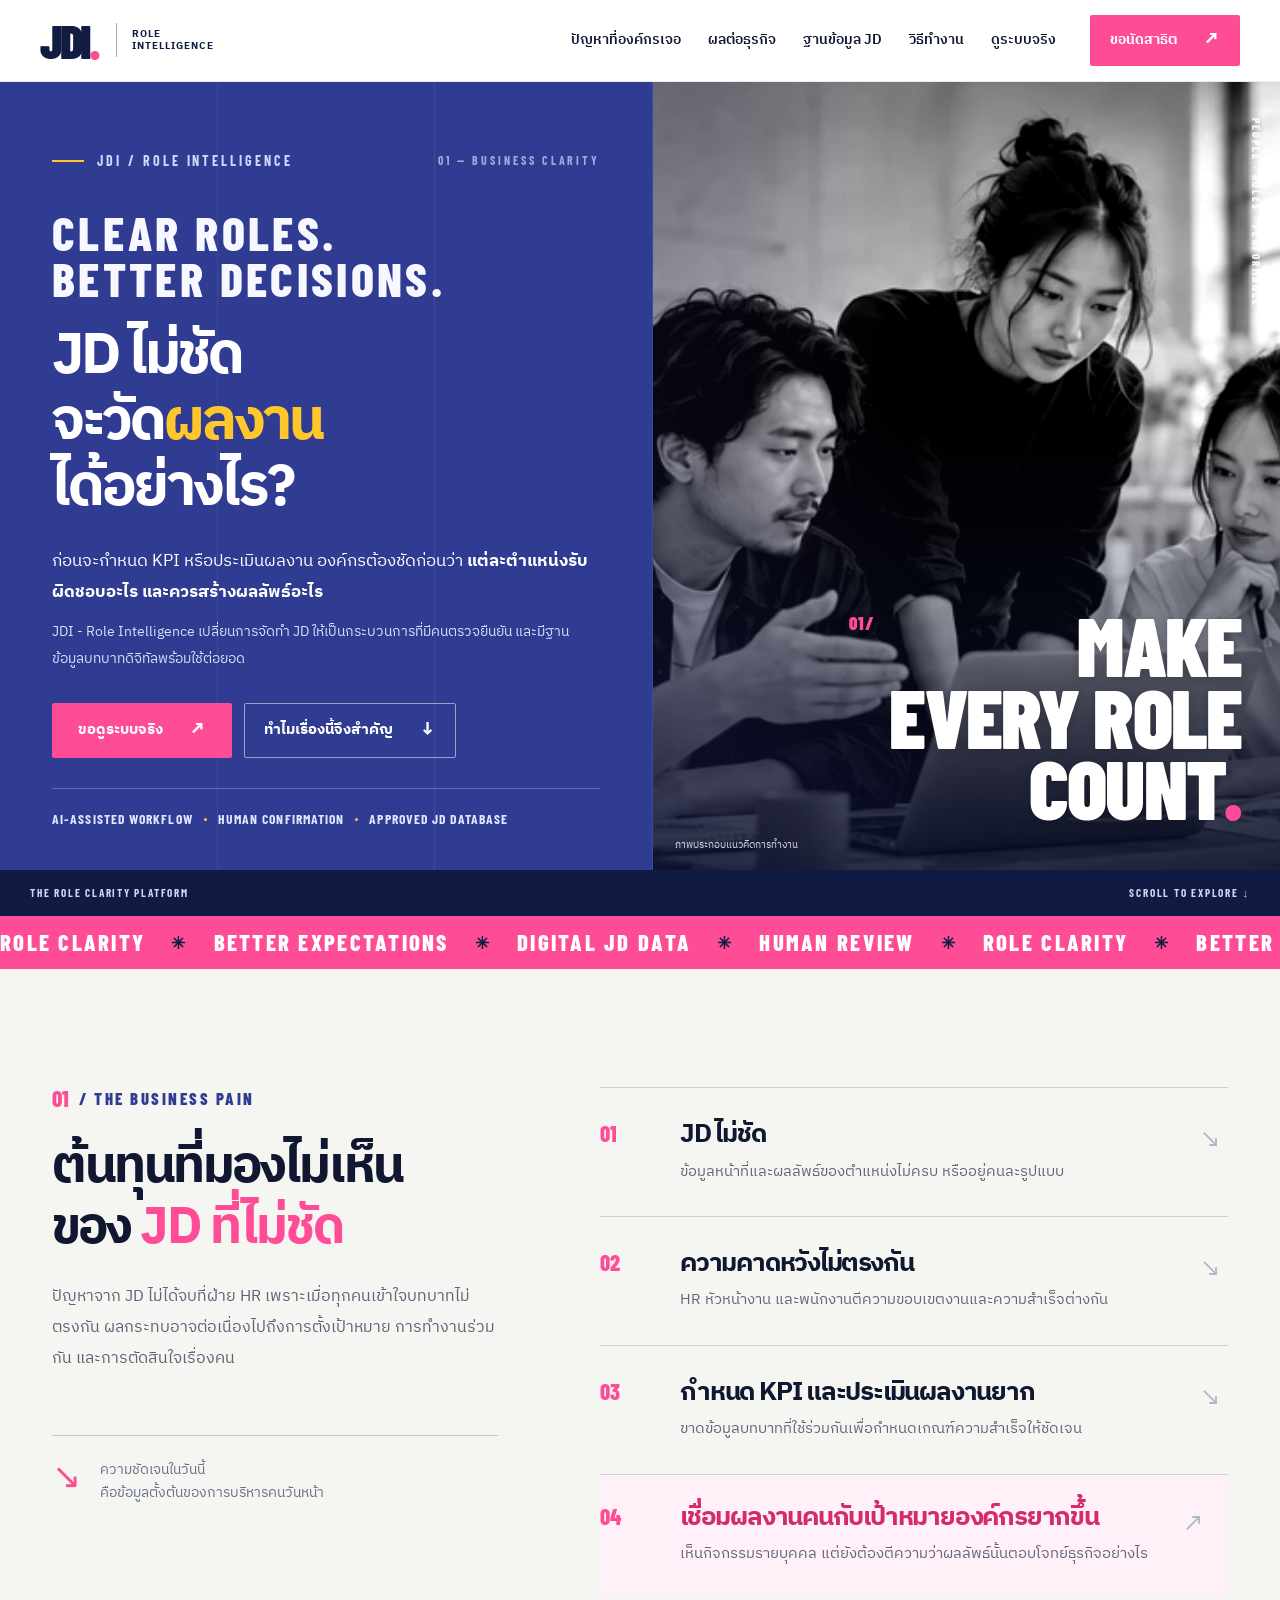
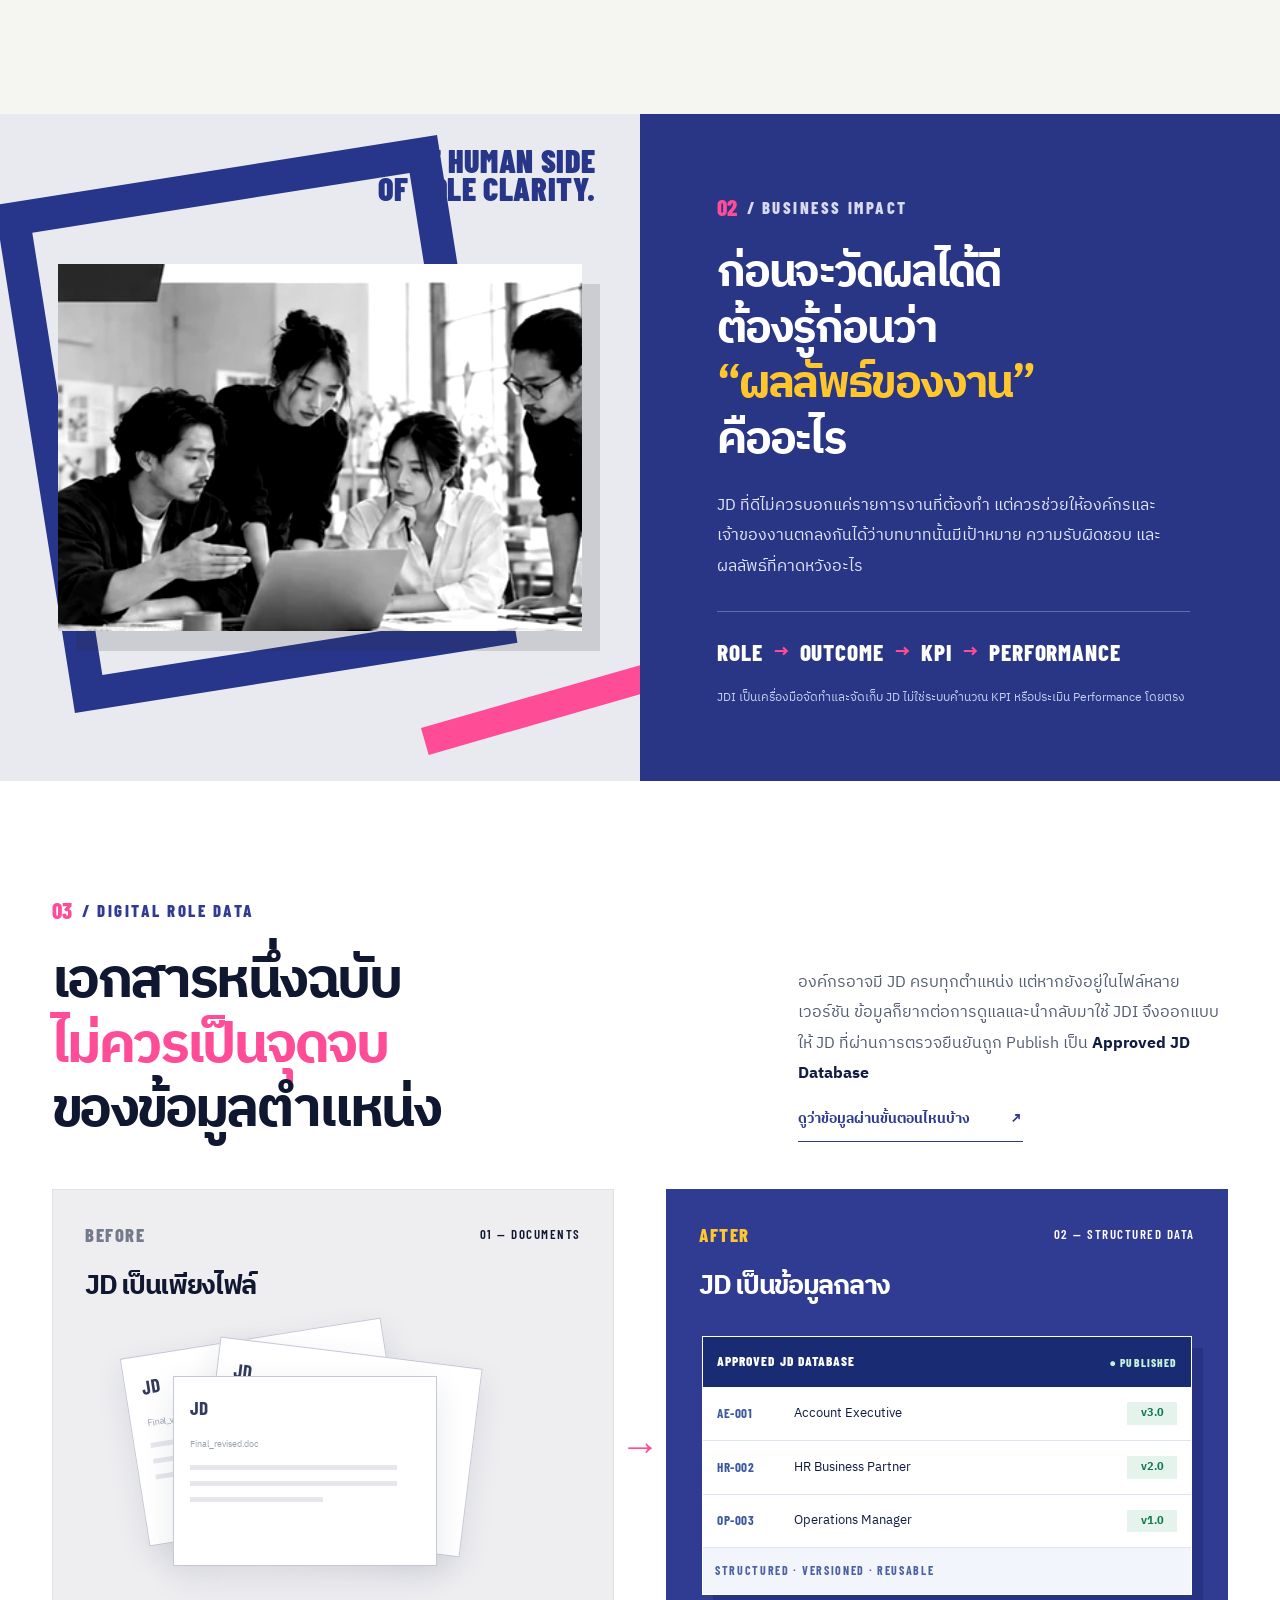
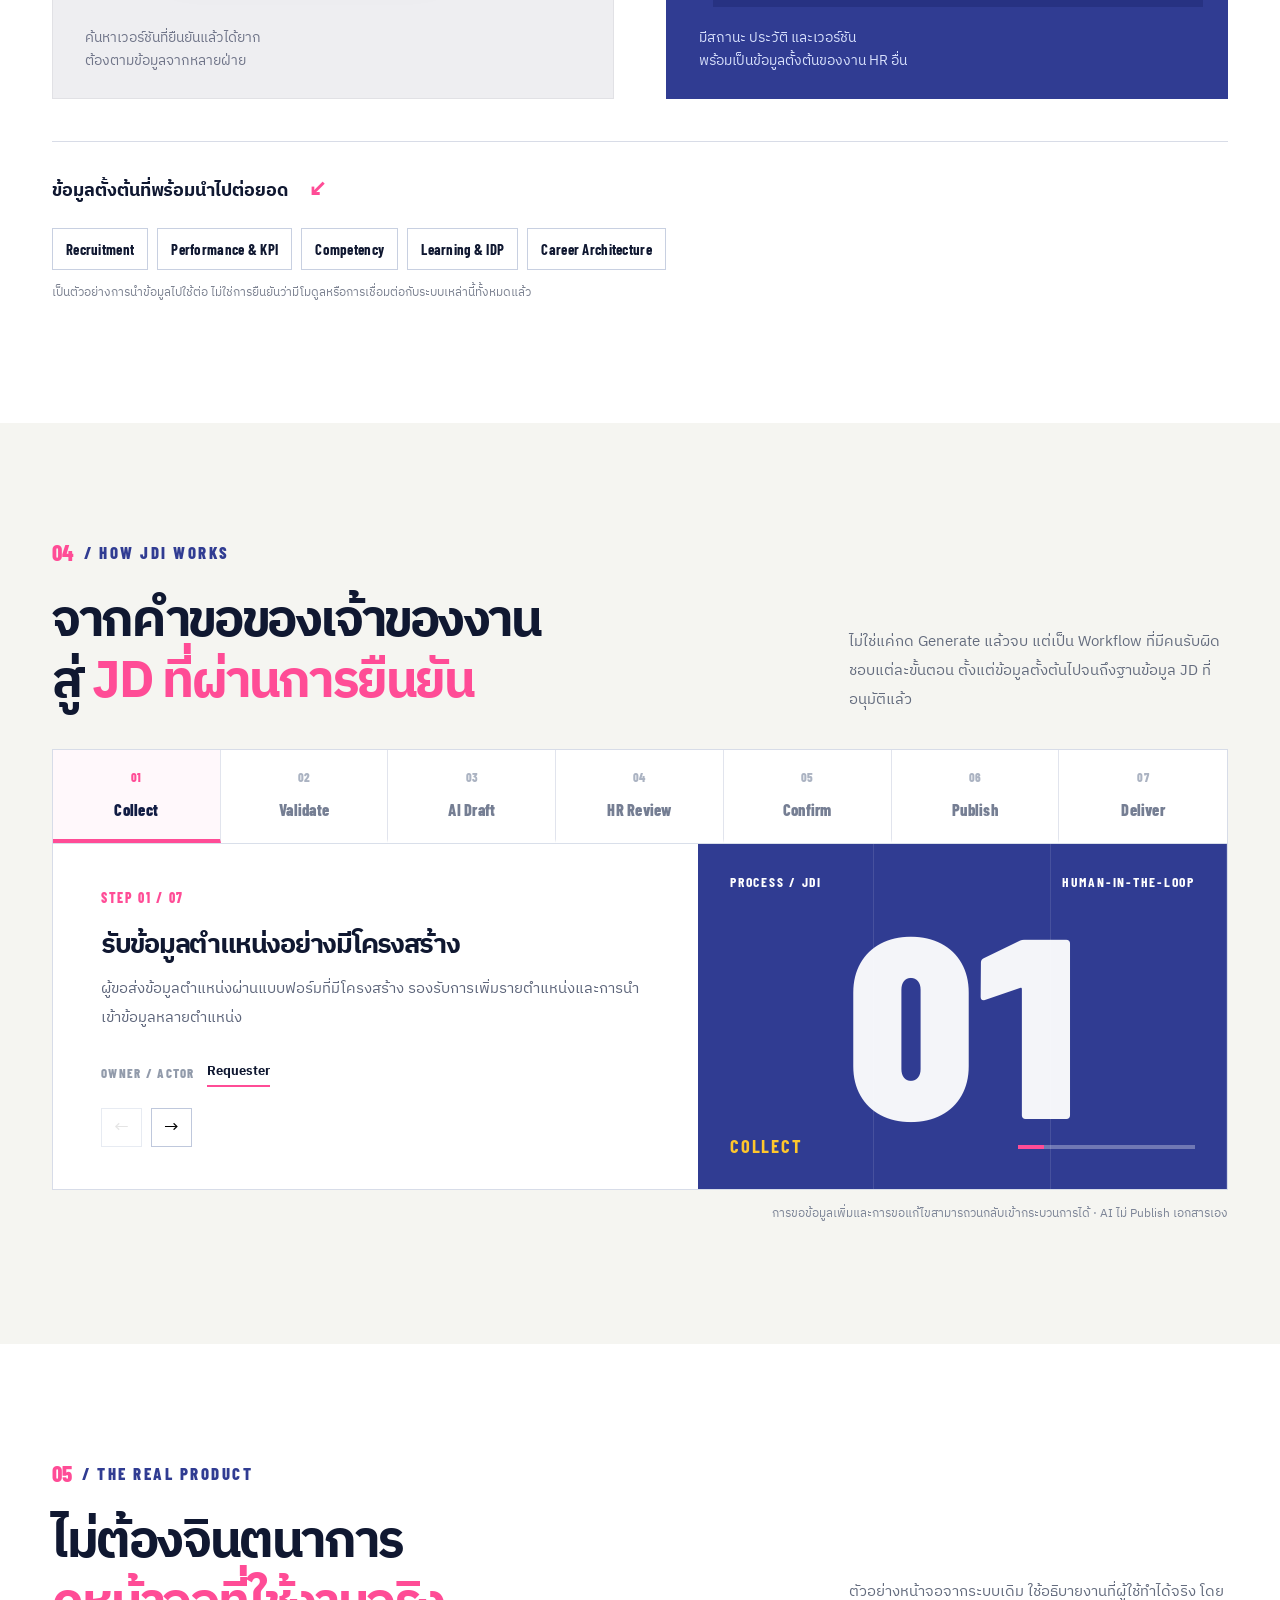
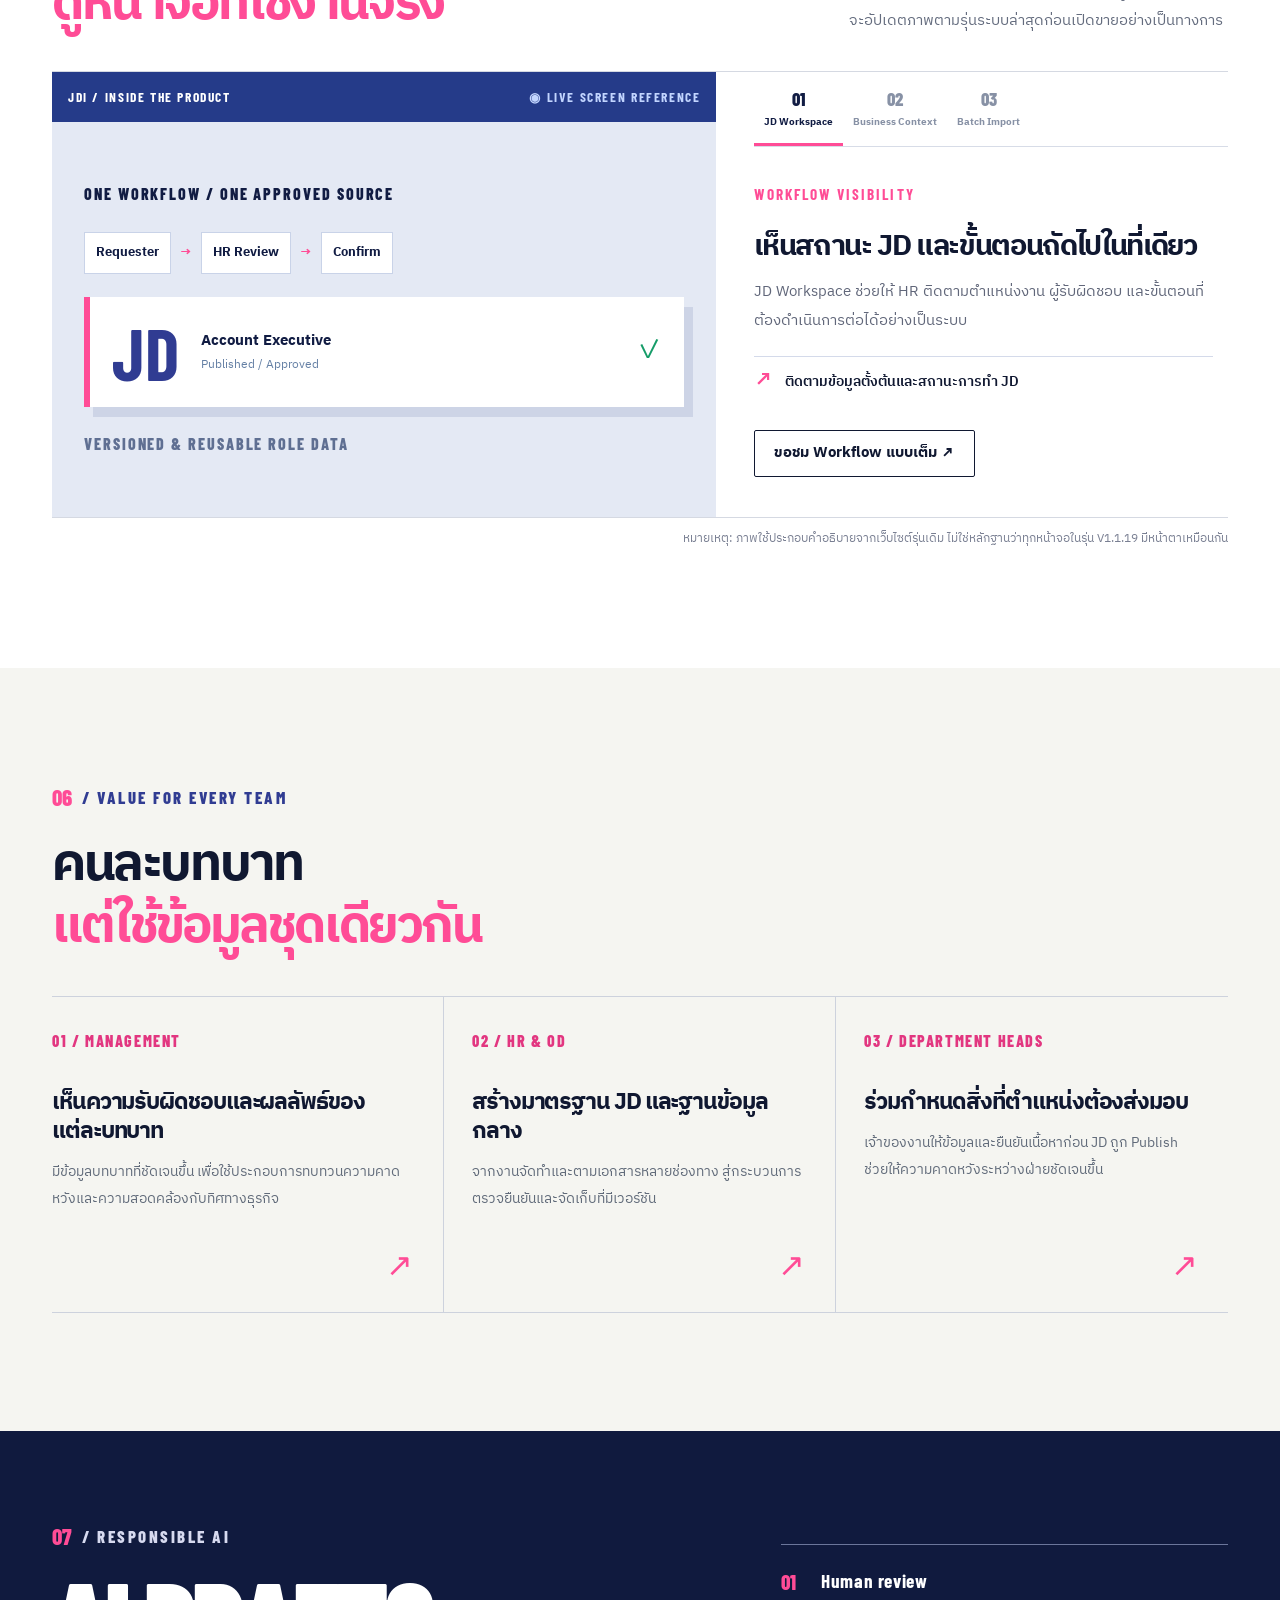
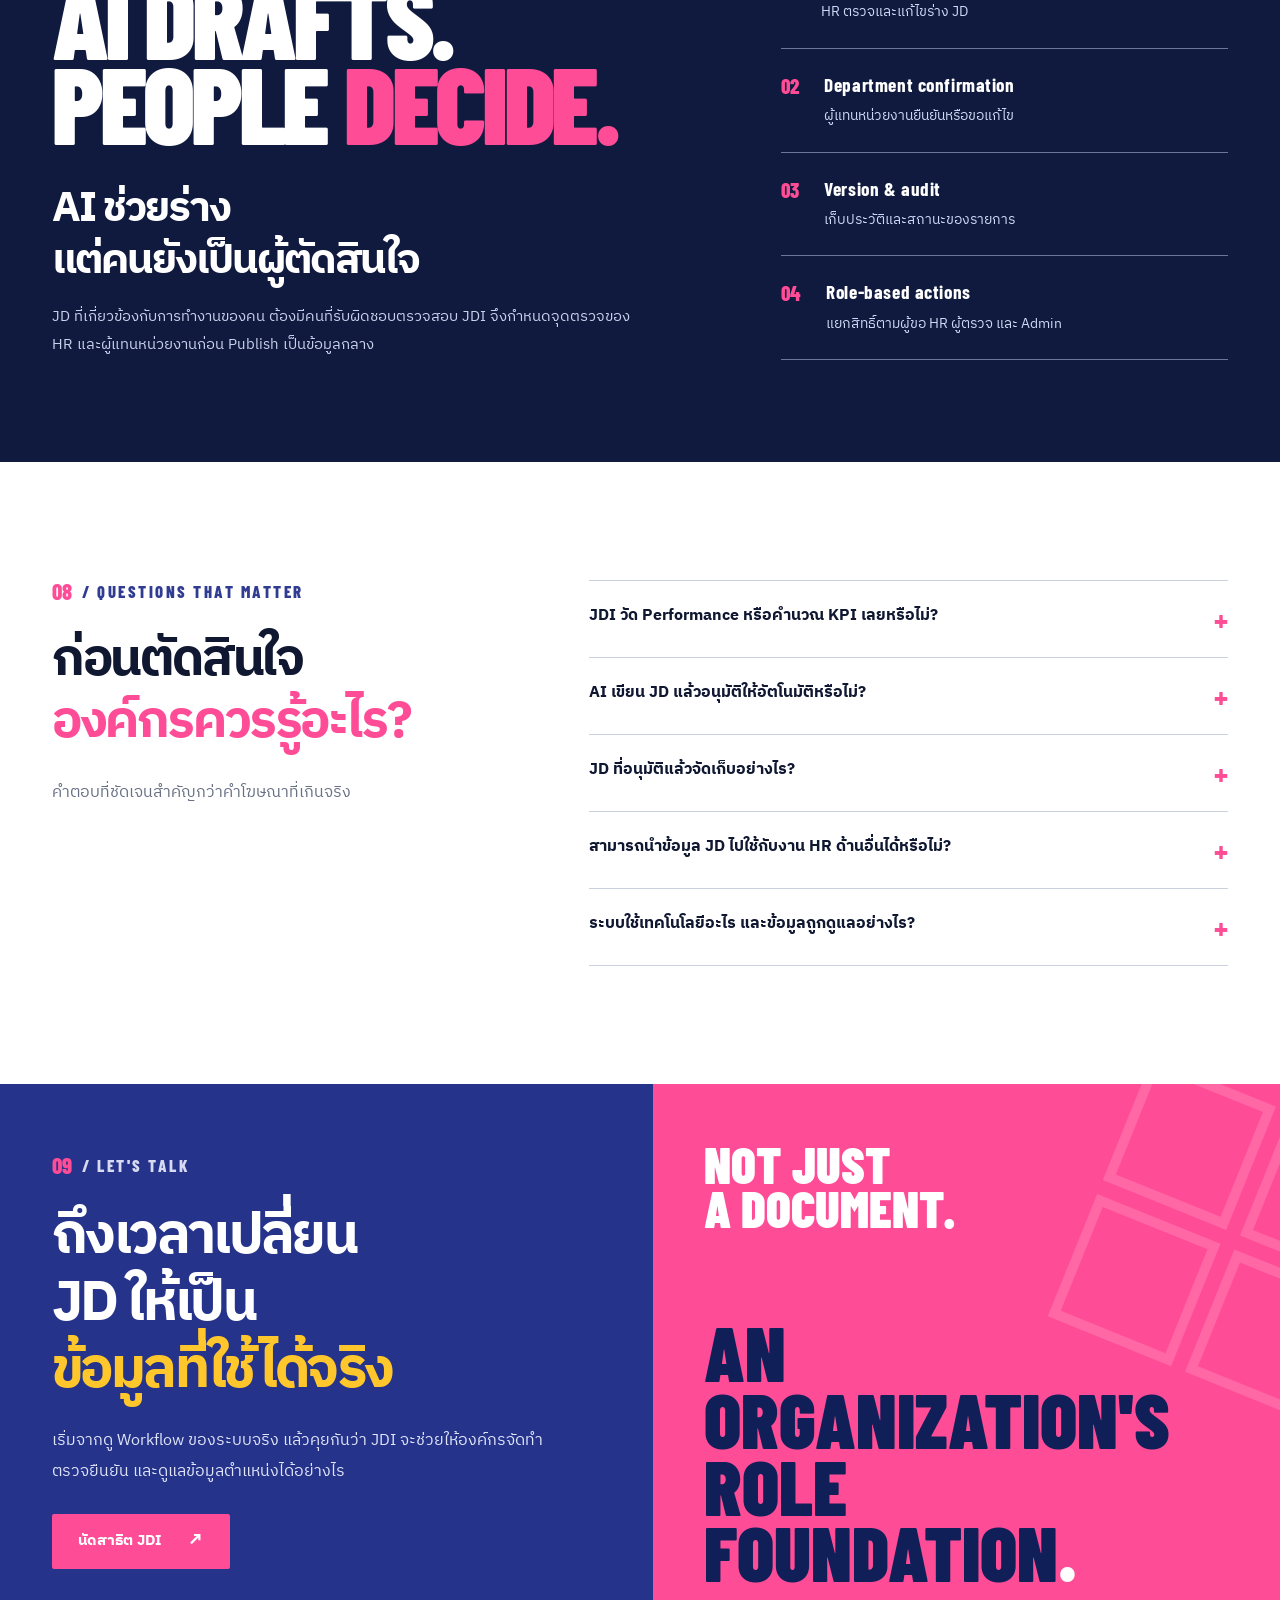
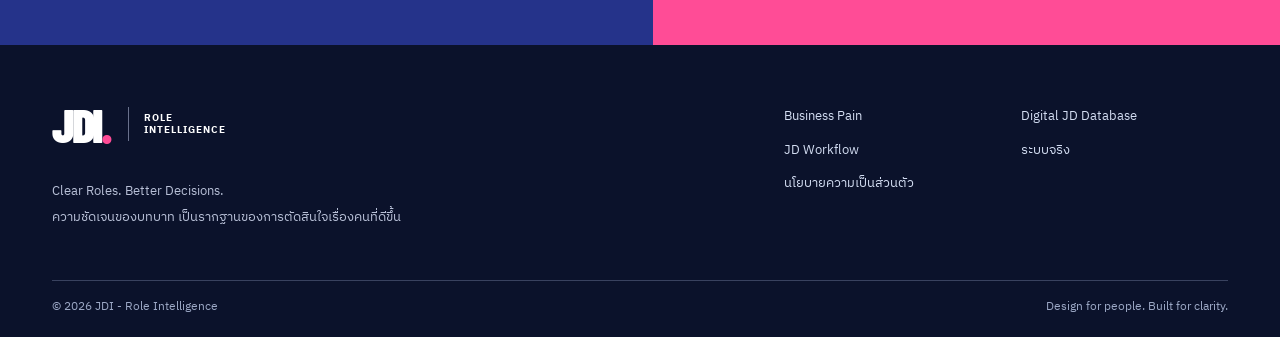
==== commit e8073421: "Add files via upload Update new version" ====
--- a/index.html
+++ b/index.html
@@ -3,251 +3,162 @@
 <head>
   <meta charset="utf-8">
   <meta name="viewport" content="width=device-width, initial-scale=1">
-  <meta name="theme-color" content="#071A52">
-  <meta name="description" content="JDI - Role Intelligence เปลี่ยน JD ที่กระจัดกระจายให้เป็นข้อมูลบทบาทดิจิทัลที่ชัดเจน มี Workflow ตรวจยืนยัน และฐานข้อมูล JD พร้อมต่อยอดการบริหารคน">
+  <meta name="theme-color" content="#303b91">
+  <meta name="description" content="JDI - Role Intelligence เปลี่ยน JD ให้เป็นข้อมูลบทบาทที่ชัดเจน ตรวจยืนยันได้ และจัดเก็บเป็นฐานข้อมูลดิจิทัล เพื่อเป็นรากฐานของการบริหารผลงานและการตัดสินใจเรื่องคน">
+  <meta name="color-scheme" content="light">
   <meta property="og:type" content="website">
   <meta property="og:locale" content="th_TH">
-  <meta property="og:title" content="JDI - Role Intelligence | Clear Roles. Better People Decisions.">
-  <meta property="og:description" content="สร้างความชัดเจนของบทบาท และเปลี่ยน JD ให้เป็นฐานข้อมูลดิจิทัลที่พร้อมใช้ต่อยอด">
-  <meta name="color-scheme" content="light">
-  <title>JDI - Role Intelligence | Clear Roles. Better People Decisions.</title>
-  <link rel="icon" href="assets/favicon.svg" type="image/svg+xml">
+  <meta property="og:title" content="JDI - Role Intelligence | Clear Roles. Better Decisions.">
+  <meta property="og:description" content="ก่อนจะวัดผลงาน ต้องชัดก่อนว่าแต่ละบทบาทต้องสร้างผลลัพธ์อะไร">
+  <meta property="og:url" content="https://dewtt48.github.io/JDI/">
+  <title>JDI - Role Intelligence | Clear Roles. Better Decisions.</title>
+  <link rel="icon" href="favicon.svg" type="image/svg+xml">
   <link rel="preconnect" href="https://fonts.googleapis.com">
   <link rel="preconnect" href="https://fonts.gstatic.com" crossorigin>
-  <link href="https://fonts.googleapis.com/css2?family=IBM+Plex+Sans+Thai:wght@400;500;600;700&display=swap" rel="stylesheet">
+  <link href="https://fonts.googleapis.com/css2?family=Barlow+Condensed:wght@600;700;800;900&family=IBM+Plex+Sans+Thai:wght@400;500;600;700&display=swap" rel="stylesheet">
   <link rel="stylesheet" href="styles.css">
   <script defer src="script.js"></script>
 </head>
 <body>
   <a class="skip-link" href="#main">ข้ามไปยังเนื้อหาหลัก</a>
+  <div class="scroll-meter" id="scrollMeter" aria-hidden="true"></div>
+
   <header class="site-header" id="top">
-    <div class="container header-inner">
-      <a class="logo" href="#top" aria-label="JDI - Role Intelligence กลับด้านบน">
-        <span class="logo-symbol">J<span class="logo-symbol-mark">·</span>DI</span>
-        <span class="logo-wordmark"><strong>JDI</strong><span>Role Intelligence</span></span>
+    <div class="header-inner container-fluid">
+      <a class="brand" href="#top" aria-label="JDI - Role Intelligence หน้าแรก">
+        <span class="brand-name">JDI<span class="brand-dot" aria-hidden="true">.</span></span>
+        <span class="brand-divider" aria-hidden="true"></span>
+        <span class="brand-tag">ROLE<br>INTELLIGENCE</span>
       </a>
-      <button class="menu-toggle" id="menuToggle" type="button" aria-expanded="false" aria-controls="primaryNav" aria-label="เปิดเมนูนำทาง">
-        <span></span><span></span><span></span>
-      </button>
+      <button type="button" class="menu-toggle" id="menuToggle" aria-label="เปิดเมนูนำทาง" aria-controls="primaryNav" aria-expanded="false"><span></span><span></span><span></span></button>
       <nav class="site-nav" id="primaryNav" aria-label="เมนูหลัก">
-        <a href="#challenges">ปัญหาที่แก้ได้</a>
-        <a href="#value">คุณค่าต่อธุรกิจ</a>
+        <a href="#pain">ปัญหาที่องค์กรเจอ</a>
+        <a href="#impact">ผลต่อธุรกิจ</a>
         <a href="#database">ฐานข้อมูล JD</a>
         <a href="#workflow">วิธีทำงาน</a>
         <a href="#product">ดูระบบจริง</a>
-        <button type="button" class="btn btn-primary nav-cta" data-open-demo>นัดดูระบบ <span aria-hidden="true">↗</span></button>
+        <button type="button" class="btn btn-pink nav-action" data-open-demo>ขอนัดสาธิต <span aria-hidden="true">↗</span></button>
       </nav>
     </div>
   </header>
 
   <main id="main">
-    <section class="hero-section" aria-labelledby="hero-title">
-      <div class="hero-glow hero-glow-a" aria-hidden="true"></div>
-      <div class="hero-glow hero-glow-b" aria-hidden="true"></div>
-      <div class="container hero-grid">
+    <section class="hero" aria-labelledby="heroTitle">
+      <div class="hero-grid">
         <div class="hero-copy">
-          <div class="eyebrow eyebrow-invert"><span class="eyebrow-line"></span> ROLE CLARITY <span class="eyebrow-dot"></span> DIGITAL JD INTELLIGENCE</div>
-          <h1 id="hero-title">JD ไม่ชัด<br><span class="hero-accent">ผลลัพธ์ของงาน</span><br>ก็ไม่ชัด</h1>
-          <p class="hero-description">ก่อนจะกำหนด KPI และประเมินผลงานได้ตรงกัน องค์กรต้องชัดก่อนว่า <strong>แต่ละตำแหน่งรับผิดชอบอะไร และต้องสร้างผลลัพธ์อะไร</strong></p>
-          <p class="hero-description-secondary">JDI - Role Intelligence ช่วยสร้าง ตรวจยืนยัน และจัดเก็บ JD ที่มีโครงสร้างเป็นฐานข้อมูลดิจิทัล เพื่อเป็นรากฐานของการบริหารคนที่ดีขึ้น</p>
+          <div class="hero-stamp"><span class="stamp-line"></span> JDI / ROLE INTELLIGENCE <span class="stamp-issue">01 — BUSINESS CLARITY</span></div>
+          <div class="hero-sup">CLEAR ROLES.<br>BETTER DECISIONS.</div>
+          <h1 id="heroTitle">JD ไม่ชัด<br>จะวัด<span>ผลงาน</span><br>ได้อย่างไร?</h1>
+          <p class="hero-lead">ก่อนจะกำหนด KPI หรือประเมินผลงาน องค์กรต้องชัดก่อนว่า <strong>แต่ละตำแหน่งรับผิดชอบอะไร และควรสร้างผลลัพธ์อะไร</strong></p>
+          <p class="hero-sub">JDI - Role Intelligence เปลี่ยนการจัดทำ JD ให้เป็นกระบวนการที่มีคนตรวจยืนยัน และมีฐานข้อมูลบทบาทดิจิทัลพร้อมใช้ต่อยอด</p>
           <div class="hero-actions">
-            <button class="btn btn-gold" data-open-demo>ขอดูระบบจริง <span aria-hidden="true">↗</span></button>
-            <a class="btn btn-outline-light" href="#value">สำรวจคุณค่าต่อธุรกิจ <span aria-hidden="true">↓</span></a>
+            <button type="button" class="btn btn-pink btn-large" data-open-demo>ขอดูระบบจริง <span aria-hidden="true">↗</span></button>
+            <a class="btn btn-ghost-light" href="#impact">ทำไมเรื่องนี้จึงสำคัญ <span aria-hidden="true">↓</span></a>
           </div>
-          <div class="hero-proof" aria-label="ความสามารถหลักของระบบ">
-            <span><span class="proof-tick">✓</span> Human-reviewed AI</span>
-            <span><span class="proof-tick">✓</span> JD Workflow</span>
-            <span><span class="proof-tick">✓</span> Approved JD Database</span>
-          </div>
+          <div class="hero-bottom"><span>AI-ASSISTED WORKFLOW</span><i></i><span>HUMAN CONFIRMATION</span><i></i><span>APPROVED JD DATABASE</span></div>
         </div>
-        <div class="hero-visual-wrap">
-          <div class="hero-window" aria-label="ภาพจำลองแนวคิดการจัดการ JD ในระบบ">
-            <div class="window-top"><div class="window-dots"><b></b><b></b><b></b></div><span>JDI / ROLE WORKSPACE</span><span class="window-top-icon">◇</span></div>
-            <div class="window-content">
-              <aside class="window-sidebar" aria-hidden="true">
-                <div class="mini-mark">JDI</div>
-                <div class="side-icon active">▦</div><div class="side-icon">☷</div><div class="side-icon">◎</div><div class="side-icon">▤</div><div class="side-icon">⚙</div>
-              </aside>
-              <div class="window-main">
-                <div class="window-breadcrumb">JD WORKSPACE <span>/</span> POSITION DETAILS</div>
-                <div class="window-heading"><div><div class="preview-title">Account Executive</div><div class="preview-subtitle">Commercial Department · JD-024</div></div><span class="status-chip"><i></i> กำลังตรวจยืนยัน</span></div>
-                <div class="preview-role-grid">
-                  <div class="preview-main-card">
-                    <div class="preview-card-label">ROLE CLARITY</div>
-                    <div class="preview-field"><span class="field-label">เป้าหมายของตำแหน่ง</span><div class="field-bar bar-long"></div><div class="field-bar bar-mid"></div></div>
-                    <div class="preview-field"><span class="field-label">ผลลัพธ์ที่คาดหวัง</span><div class="mini-result"><span class="mini-check">✓</span><span>ผลลัพธ์การขายและการดูแลลูกค้า</span></div><div class="mini-result"><span class="mini-check">✓</span><span>ข้อมูล Pipeline ที่ใช้ติดตามงานได้</span></div></div>
-                    <div class="preview-field"><span class="field-label">ข้อมูลประกอบการกำหนด KPI</span><div class="preview-tags"><span>Pipeline</span><span>Lead</span><span>Customer</span></div></div>
-                  </div>
-                  <div class="preview-side-card">
-                    <div class="preview-card-label">REVIEW FLOW</div>
-                    <div class="review-steps"><div class="review-step done"><span>✓</span><b>ข้อมูลตำแหน่ง</b></div><div class="review-step done"><span>✓</span><b>HR Review</b></div><div class="review-step current"><span>3</span><b>Confirm</b></div><div class="review-step"><span>4</span><b>Publish</b></div></div>
-                  </div>
-                </div>
-                <div class="database-ribbon"><span class="database-ribbon-icon">▤</span><span><strong>Approved JD Database</strong><small>Structured · Versioned · Reusable</small></span><span class="database-arrow">↗</span></div>
-              </div>
-            </div>
-          </div>
-          <div class="floating-note"><span class="floating-icon">✓</span><span><b>จากเอกสาร สู่ข้อมูลที่ใช้ต่อได้</b><small>สร้างมาตรฐานให้บทบาทงาน</small></span></div>
-          <p class="visual-disclaimer">ภาพประกอบแนวคิดการทำงาน · ดูภาพหน้าจอจริงด้านล่าง</p>
+        <div class="hero-art">
+          <img class="hero-photo" src="hero-team.webp" alt="ภาพประกอบทีมงานร่วมกันพิจารณาข้อมูลบนคอมพิวเตอร์" fetchpriority="high" width="672" height="437">
+          <div class="hero-photo-shade" aria-hidden="true"></div>
+          <span class="hero-right-rail" aria-hidden="true">PEOPLE · ROLES · PERFORMANCE</span>
+          <div class="hero-art-caption"><span class="art-caption-number">01/</span><span>MAKE<br>EVERY ROLE<br>COUNT<span class="caption-dot">.</span></span></div>
+          <span class="hero-photo-credit">ภาพประกอบแนวคิดการทำงาน</span>
         </div>
       </div>
-      <div class="container hero-bottom-line"><span>MAKE EVERY ROLE COUNT</span><span class="hero-bottom-rule"></span><span>JDI / ROLE INTELLIGENCE</span></div>
+      <div class="hero-edge" aria-hidden="true"><span>THE ROLE CLARITY PLATFORM</span><span>SCROLL TO EXPLORE ↓</span></div>
     </section>
 
-    <section class="section pain-section" id="challenges" aria-labelledby="pain-title">
-      <div class="container">
-        <div class="section-heading center max-narrow reveal">
-          <div class="eyebrow"><span class="eyebrow-line"></span> THE HIDDEN COST OF UNCLEAR ROLES</div>
-          <h2 id="pain-title">ปัญหาไม่ได้จบแค่ <span class="text-blue">“JD ไม่ชัด”</span></h2>
-          <p>เมื่อข้อมูลบทบาทไม่ชัดเจน ผลกระทบอาจต่อเนื่องไปถึงการบริหารคนและผลลัพธ์ทางธุรกิจ</p>
+    <div class="marquee" aria-hidden="true"><div class="marquee-track">
+      <span>ROLE CLARITY</span><b>✳</b><span>BETTER EXPECTATIONS</span><b>✳</b><span>DIGITAL JD DATA</span><b>✳</b><span>HUMAN REVIEW</span><b>✳</b>
+      <span>ROLE CLARITY</span><b>✳</b><span>BETTER EXPECTATIONS</span><b>✳</b><span>DIGITAL JD DATA</span><b>✳</b><span>HUMAN REVIEW</span><b>✳</b>
+    </div></div>
+
+    <section class="section pain-section" id="pain" aria-labelledby="painTitle">
+      <div class="container pain-layout">
+        <div class="pain-intro reveal">
+          <div class="section-id"><span>01</span> / THE BUSINESS PAIN</div>
+          <h2 id="painTitle">ต้นทุนที่มองไม่เห็น<br>ของ <em>JD ที่ไม่ชัด</em></h2>
+          <p>ปัญหาจาก JD ไม่ได้จบที่ฝ่าย HR เพราะเมื่อทุกคนเข้าใจบทบาทไม่ตรงกัน ผลกระทบอาจต่อเนื่องไปถึงการตั้งเป้าหมาย การทำงานร่วมกัน และการตัดสินใจเรื่องคน</p>
+          <div class="pain-side-note"><span class="note-arrow">↘</span> ความชัดเจนในวันนี้<br>คือข้อมูลตั้งต้นของการบริหารคนวันหน้า</div>
         </div>
-        <div class="pain-grid">
-          <article class="pain-card reveal"><div class="pain-index">01 / ALIGNMENT</div><div class="pain-illustration"><span>?</span><span>≠</span><span>?</span></div><h3>ความคาดหวังไม่ตรงกัน</h3><p>HR หัวหน้างาน และพนักงานอาจเข้าใจหน้าที่ ขอบเขตงาน และความสำเร็จของตำแหน่งไม่เหมือนกัน</p><div class="pain-foot">ความเสี่ยง <span>→</span> งานไม่ตรงเป้าหมาย</div></article>
-          <article class="pain-card reveal"><div class="pain-index">02 / PERFORMANCE</div><div class="pain-illustration pain-illustration-chart"><span class="chart-mini chart-mini-1"></span><span class="chart-mini chart-mini-2"></span><span class="chart-mini chart-mini-3"></span><span class="chart-question">?</span></div><h3>กำหนด KPI และวัดผลงานยาก</h3><p>เมื่อไม่ชัดว่าตำแหน่งต้องส่งมอบผลลัพธ์อะไร ก็ยากจะตกลงเกณฑ์ความสำเร็จอย่างเป็นธรรมและสอดคล้องกัน</p><div class="pain-foot">ความเสี่ยง <span>→</span> ประเมินงานไม่ตรงกัน</div></article>
-          <article class="pain-card reveal"><div class="pain-index">03 / WORKFLOW</div><div class="pain-illustration pain-illustration-files"><span>DOC</span><span>MAIL</span><span>v3?</span></div><h3>ข้อมูลกระจัดกระจาย ตามงานยาก</h3><p>JD อยู่หลายไฟล์ หลายช่องทาง ไม่รู้ว่าใครต้องให้ข้อมูล ใครกำลังตรวจ และฉบับไหนได้รับการยืนยันแล้ว</p><div class="pain-foot">ความเสี่ยง <span>→</span> งานซ้ำและล่าช้า</div></article>
-          <article class="pain-card reveal"><div class="pain-index">04 / DATA FOUNDATION</div><div class="pain-illustration pain-illustration-folder"><span>▤</span><span>↓</span><span>▣</span></div><h3>มี JD แต่ไม่มีฐานข้อมูลพร้อมใช้</h3><p>เมื่อ JD จบลงแค่เอกสาร ข้อมูลบทบาทจึงยากต่อการค้นหา ดูแลเวอร์ชัน และนำไปเป็นข้อมูลตั้งต้นของงาน HR อื่น</p><div class="pain-foot">ความเสี่ยง <span>→</span> ข้อมูลมีแต่ใช้ต่อยาก</div></article>
+        <div class="pain-list">
+          <article class="pain-row reveal"><span class="pain-num">01</span><div><h3>JD ไม่ชัด</h3><p>ข้อมูลหน้าที่และผลลัพธ์ของตำแหน่งไม่ครบ หรืออยู่คนละรูปแบบ</p></div><span class="pain-arrow">↘</span></article>
+          <article class="pain-row reveal"><span class="pain-num">02</span><div><h3>ความคาดหวังไม่ตรงกัน</h3><p>HR หัวหน้างาน และพนักงานตีความขอบเขตงานและความสำเร็จต่างกัน</p></div><span class="pain-arrow">↘</span></article>
+          <article class="pain-row reveal"><span class="pain-num">03</span><div><h3>กำหนด KPI และประเมินผลงานยาก</h3><p>ขาดข้อมูลบทบาทที่ใช้ร่วมกันเพื่อกำหนดเกณฑ์ความสำเร็จให้ชัดเจน</p></div><span class="pain-arrow">↘</span></article>
+          <article class="pain-row pain-row-highlight reveal"><span class="pain-num">04</span><div><h3>เชื่อมผลงานคนกับเป้าหมายองค์กรยากขึ้น</h3><p>เห็นกิจกรรมรายบุคคล แต่ยังต้องตีความว่าผลลัพธ์นั้นตอบโจทย์ธุรกิจอย่างไร</p></div><span class="pain-arrow">↗</span></article>
         </div>
       </div>
     </section>
 
-    <section class="section value-section" id="value" aria-labelledby="value-title">
-      <div class="container value-layout">
-        <div class="value-copy reveal">
-          <div class="eyebrow"><span class="eyebrow-line"></span> FROM ROLE CLARITY TO BUSINESS ALIGNMENT</div>
-          <h2 id="value-title">ก่อนจะวัดผลได้ดี<br>ต้องนิยาม <span class="text-blue">“ผลลัพธ์ของงาน”</span> ให้ชัด</h2>
-          <p>JD ที่ดีไม่ควรบอกเพียงว่า “ต้องทำอะไร” แต่ควรช่วยอธิบายด้วยว่า “ทำไปเพื่อสร้างผลลัพธ์อะไร” และบทบาทนั้นเชื่อมกับทิศทางขององค์กรอย่างไร</p>
-          <div class="value-highlight"><span class="highlight-icon">↗</span><span>JDI ช่วยทำให้เป้าหมาย หน้าที่ ผลลัพธ์ และ Competency อยู่ในข้อมูลบทบาทที่มีโครงสร้างเดียวกัน เพื่อให้ HR และหัวหน้างานใช้เป็นจุดเริ่มต้นในการกำหนดความคาดหวังร่วมกัน</span></div>
-          <p class="fineprint">JDI ไม่ใช่ระบบประเมิน Performance หรือคำนวณ KPI โดยตรง แต่สร้างข้อมูลตั้งต้นที่ช่วยให้กระบวนการเหล่านั้นมีความชัดเจนขึ้น</p>
-        </div>
-        <div class="alignment-diagram reveal" role="img" aria-label="การเชื่อมเป้าหมายธุรกิจ บทบาท ผลลัพธ์ และข้อมูลตั้งต้นในการกำหนด KPI">
-          <div class="alignment-head"><span>BUSINESS ALIGNMENT</span><span class="signal-dots"><i></i><i></i><i></i></span></div>
-          <div class="alignment-node objective"><small>01 / DIRECTION</small><strong>เป้าหมายองค์กร</strong><span>เราอยากไปถึงจุดไหน?</span></div>
-          <div class="alignment-link"><span></span><b>↓</b></div>
-          <div class="alignment-node clarity"><small>02 / ROLE CLARITY</small><strong>บทบาทและความรับผิดชอบ</strong><span>ตำแหน่งนี้มีไว้เพื่ออะไร?</span></div>
-          <div class="alignment-link"><span></span><b>↓</b></div>
-          <div class="alignment-node outcome"><small>03 / EXPECTED OUTCOMES</small><strong>ผลลัพธ์ที่คาดหวัง</strong><span>ความสำเร็จของงานหน้าตาเป็นอย่างไร?</span></div>
-          <div class="alignment-link"><span></span><b>↓</b></div>
-          <div class="alignment-node measurement"><small>04 / NEXT STEP</small><strong>ข้อมูลตั้งต้นสำหรับ KPI & Performance</strong><span>ใช้กำหนดตัวชี้วัดและติดตามผลงานในกระบวนการที่เกี่ยวข้อง</span></div>
-          <div class="alignment-footer"><span class="alignment-footer-dot"></span> Clarity is the starting point. Not the finish line.</div>
-        </div>
+    <section class="impact-section" id="impact" aria-labelledby="impactTitle">
+      <div class="impact-image reveal">
+        <img src="story-team.webp" alt="ภาพประกอบทีมงานหารือและทบทวนข้อมูลร่วมกัน" loading="lazy" width="444" height="267">
+        <span class="impact-photo-label">THE HUMAN SIDE<br>OF ROLE CLARITY.</span>
+      </div>
+      <div class="impact-copy reveal">
+        <div class="section-id section-id-light"><span>02</span> / BUSINESS IMPACT</div>
+        <h2 id="impactTitle">ก่อนจะวัดผลได้ดี<br>ต้องรู้ก่อนว่า<br><em>“ผลลัพธ์ของงาน”</em><br>คืออะไร</h2>
+        <p>JD ที่ดีไม่ควรบอกแค่รายการงานที่ต้องทำ แต่ควรช่วยให้องค์กรและเจ้าของงานตกลงกันได้ว่าบทบาทนั้นมีเป้าหมาย ความรับผิดชอบ และผลลัพธ์ที่คาดหวังอะไร</p>
+        <div class="impact-chain" aria-label="แนวทางเชื่อมข้อมูลบทบาทกับการบริหารผลงาน"><span>ROLE</span><b>→</b><span>OUTCOME</span><b>→</b><span>KPI</span><b>→</b><span>PERFORMANCE</span></div>
+        <small>JDI เป็นเครื่องมือจัดทำและจัดเก็บ JD ไม่ใช่ระบบคำนวณ KPI หรือประเมิน Performance โดยตรง</small>
       </div>
     </section>
 
-    <section class="section database-section" id="database" aria-labelledby="database-title">
+    <section class="section database-section" id="database" aria-labelledby="databaseTitle">
+      <div class="container database-top">
+        <div class="reveal"><div class="section-id"><span>03</span> / DIGITAL ROLE DATA</div><h2 id="databaseTitle">เอกสารหนึ่งฉบับ<br><em>ไม่ควรเป็นจุดจบ</em><br>ของข้อมูลตำแหน่ง</h2></div>
+        <div class="db-description reveal"><p>องค์กรอาจมี JD ครบทุกตำแหน่ง แต่หากยังอยู่ในไฟล์หลายเวอร์ชัน ข้อมูลก็ยากต่อการดูแลและนำกลับมาใช้ JDI จึงออกแบบให้ JD ที่ผ่านการตรวจยืนยันถูก Publish เป็น <strong>Approved JD Database</strong></p><a href="#workflow" class="inline-link">ดูว่าข้อมูลผ่านขั้นตอนไหนบ้าง <span>↗</span></a></div>
+      </div>
+      <div class="container db-compare reveal">
+        <div class="compare-side compare-before"><div class="compare-top"><span>BEFORE</span><b>01 — DOCUMENTS</b></div><h3>JD เป็นเพียงไฟล์</h3><div class="document-stack" aria-label="ภาพประกอบไฟล์ JD หลายเวอร์ชัน"><div class="doc doc-a"><b>JD</b><small>Final_v2.docx</small><i></i><i></i><i></i></div><div class="doc doc-b"><b>JD</b><small>Updated_final.pdf</small><i></i><i></i><i></i></div><div class="doc doc-c"><b>JD</b><small>Final_revised.doc</small><i></i><i></i><i></i></div></div><p>ค้นหาเวอร์ชันที่ยืนยันแล้วได้ยาก<br>ต้องตามข้อมูลจากหลายฝ่าย</p></div>
+        <span class="compare-chevron" aria-hidden="true">→</span>
+        <div class="compare-side compare-after"><div class="compare-top"><span>AFTER</span><b>02 — STRUCTURED DATA</b></div><h3>JD เป็นข้อมูลกลาง</h3><div class="data-table" aria-label="ภาพอธิบายหลักการจัดเก็บ JD ที่ผ่านการยืนยัน"><div class="table-head"><span>APPROVED JD DATABASE</span><span>● PUBLISHED</span></div><div class="table-row"><b>AE-001</b><span>Account Executive</span><small>v3.0</small></div><div class="table-row"><b>HR-002</b><span>HR Business Partner</span><small>v2.0</small></div><div class="table-row"><b>OP-003</b><span>Operations Manager</span><small>v1.0</small></div><div class="table-foot">STRUCTURED · VERSIONED · REUSABLE</div></div><p>มีสถานะ ประวัติ และเวอร์ชัน<br>พร้อมเป็นข้อมูลตั้งต้นของงาน HR อื่น</p></div>
+      </div>
+      <div class="container downstream-wrap reveal"><div class="downstream-title">ข้อมูลตั้งต้นที่พร้อมนำไปต่อยอด <span>↙</span></div><div class="downstream-items"><span>Recruitment</span><span>Performance & KPI</span><span>Competency</span><span>Learning & IDP</span><span>Career Architecture</span></div><p>เป็นตัวอย่างการนำข้อมูลไปใช้ต่อ ไม่ใช่การยืนยันว่ามีโมดูลหรือการเชื่อมต่อกับระบบเหล่านี้ทั้งหมดแล้ว</p></div>
+    </section>
+
+    <section class="section workflow-section" id="workflow" aria-labelledby="workflowTitle">
       <div class="container">
-        <div class="section-heading database-heading reveal">
-          <div class="eyebrow eyebrow-invert"><span class="eyebrow-line"></span> DIGITAL ROLE DATA FOUNDATION</div>
-          <h2 id="database-title">เปลี่ยน JD จาก <em>“ไฟล์เอกสาร”</em><br>ให้เป็น <span>“สินทรัพย์ข้อมูลขององค์กร”</span></h2>
-          <p>เมื่อข้อมูล JD ผ่านการตรวจยืนยันและอยู่ในฐานข้อมูลที่มีโครงสร้าง องค์กรสามารถดูแลเวอร์ชันและนำข้อมูลไปใช้ต่อยอดได้ง่ายกว่าการเริ่มจากไฟล์กระจัดกระจายทุกครั้ง</p>
-        </div>
-        <div class="database-layout">
-          <div class="database-card reveal">
-            <div class="database-card-top"><span><i></i> APPROVED JD RECORD</span><span class="db-version">VERSION HISTORY</span></div>
-            <div class="database-card-heading"><div class="db-large-icon">▤</div><div><small>POSITION RECORD</small><h3>Account Executive</h3><p>Digital JD · Approved Record</p></div><span class="db-approved">✓ Approved</span></div>
-            <div class="database-properties"><div><span>Job Purpose</span><b>✓ Structured</b></div><div><span>Key Responsibilities</span><b>✓ Structured</b></div><div><span>Expected Outcomes</span><b>✓ Structured</b></div><div><span>Competency</span><b>✓ Structured</b></div><div><span>Review & Version</span><b>✓ Traceable</b></div></div>
-            <div class="database-card-footer"><span><span class="db-orbit">◎</span> Single approved source</span><span>JD DATA LAYER <b>↗</b></span></div>
+        <div class="workflow-head reveal"><div><div class="section-id"><span>04</span> / HOW JDI WORKS</div><h2 id="workflowTitle">จากคำขอของเจ้าของงาน<br>สู่ <em>JD ที่ผ่านการยืนยัน</em></h2></div><p>ไม่ใช่แค่กด Generate แล้วจบ แต่เป็น Workflow ที่มีคนรับผิดชอบแต่ละขั้นตอน ตั้งแต่ข้อมูลตั้งต้นไปจนถึงฐานข้อมูล JD ที่อนุมัติแล้ว</p></div>
+        <div class="workflow-console reveal">
+          <div class="workflow-tabs" role="tablist" aria-label="ขั้นตอนการทำ JD">
+            <button type="button" role="tab" aria-selected="true" tabindex="0" class="workflow-tab is-active" data-step="0" id="wf-tab-0"><span>01</span>Collect</button>
+            <button type="button" role="tab" aria-selected="false" tabindex="-1" class="workflow-tab" data-step="1" id="wf-tab-1"><span>02</span>Validate</button>
+            <button type="button" role="tab" aria-selected="false" tabindex="-1" class="workflow-tab" data-step="2" id="wf-tab-2"><span>03</span>AI Draft</button>
+            <button type="button" role="tab" aria-selected="false" tabindex="-1" class="workflow-tab" data-step="3" id="wf-tab-3"><span>04</span>HR Review</button>
+            <button type="button" role="tab" aria-selected="false" tabindex="-1" class="workflow-tab" data-step="4" id="wf-tab-4"><span>05</span>Confirm</button>
+            <button type="button" role="tab" aria-selected="false" tabindex="-1" class="workflow-tab" data-step="5" id="wf-tab-5"><span>06</span>Publish</button>
+            <button type="button" role="tab" aria-selected="false" tabindex="-1" class="workflow-tab" data-step="6" id="wf-tab-6"><span>07</span>Deliver</button>
           </div>
-          <div class="database-benefits reveal">
-            <div class="db-benefit"><div class="benefit-number">01</div><div><h3>มีข้อมูลกลางที่ผ่านการยืนยัน</h3><p>เก็บ JD ที่ HR Finalize และ Publish แล้วใน Approved JD Database พร้อมข้อมูลต้นทางและประวัติเวอร์ชัน</p></div></div>
-            <div class="db-benefit"><div class="benefit-number">02</div><div><h3>จัดการในรูปแบบ Digital</h3><p>ข้อมูลบทบาทมีโครงสร้างและค้นกลับมาใช้งานได้ ไม่ต้องเริ่มต้นจากเอกสารเปล่าทุกครั้ง</p></div></div>
-            <div class="db-benefit"><div class="benefit-number">03</div><div><h3>สร้างฐานสำหรับการต่อยอด</h3><p>ใช้ข้อมูล JD เป็นจุดเริ่มต้นของการออกแบบ Competency, KPI, Career Path และงาน HR อื่นในอนาคต</p></div></div>
+          <div class="workflow-panel" id="wf-panel" role="tabpanel" aria-labelledby="wf-tab-0">
+            <div class="workflow-detail"><div class="wf-overline" id="wf-counter">STEP 01 / 07</div><h3 id="wf-heading">รับข้อมูลตำแหน่งอย่างมีโครงสร้าง</h3><p id="wf-description">ผู้ขอส่งข้อมูลสำคัญของตำแหน่งผ่านแบบฟอร์มเดียวกัน รองรับทั้งรายตำแหน่งและการนำเข้าหลายรายการ</p><div class="wf-owner"><span>OWNER / ACTOR</span><strong id="wf-role">Requester</strong></div><div class="wf-controls"><button type="button" id="wf-prev" aria-label="ขั้นตอนก่อนหน้า" disabled>←</button><button type="button" id="wf-next" aria-label="ขั้นตอนถัดไป">→</button></div></div>
+            <div class="workflow-art" aria-hidden="true"><div class="wf-art-top"><span>PROCESS / JDI</span><span>HUMAN-IN-THE-LOOP</span></div><strong id="wf-graphic-number">01</strong><div class="wf-art-bottom"><span id="wf-graphic-action">COLLECT</span><div class="wf-progress-track"><i id="wf-progress-fill"></i></div></div></div>
           </div>
         </div>
-        <div class="usecase-panel reveal">
-          <div class="usecase-intro"><span>ONE DATA FOUNDATION</span><strong>หลายโอกาสในการนำไปใช้ต่อ</strong><small>เป็น Use Case ที่นำข้อมูล JD ไปต่อยอด ไม่ใช่โมดูลสำเร็จรูปที่ระบบเชื่อมให้อัตโนมัติ</small></div>
-          <div class="usecase-tags"><span>Recruitment</span><span>Performance & KPI</span><span>Competency</span><span>Learning & IDP</span><span>Career Path</span><span>Job Evaluation</span></div>
-        </div>
+        <p class="workflow-note">การขอข้อมูลเพิ่มและการขอแก้ไขสามารถวนกลับเข้ากระบวนการได้ · AI ไม่ Publish เอกสารเอง</p>
       </div>
     </section>
 
-    <section class="section workflow-section" id="workflow" aria-labelledby="workflow-title">
-      <div class="container">
-        <div class="section-heading center max-narrow reveal">
-          <div class="eyebrow"><span class="eyebrow-line"></span> THE INTELLIGENCE BEHIND THE DATA</div>
-          <h2 id="workflow-title">ไม่ใช่แค่ AI เขียน JD<br><span class="text-blue">แต่เป็น Workflow ที่คนร่วมกันรับผิดชอบ</span></h2>
-          <p>ตั้งแต่รับข้อมูลตำแหน่งจนถึงการ Publish ทุกขั้นตอนมีผู้รับผิดชอบ มีสถานะ และมีจุดตรวจยืนยันที่ชัดเจน</p>
-        </div>
-        <div class="workflow-shell reveal">
-          <div class="workflow-navigation" role="tablist" aria-label="ขั้นตอน JD Workflow">
-            <button class="workflow-tab is-active" id="wf-tab-0" role="tab" aria-selected="true" aria-controls="wf-panel" data-step="0"><span>01</span>Collect</button>
-            <button class="workflow-tab" id="wf-tab-1" role="tab" aria-selected="false" aria-controls="wf-panel" data-step="1" tabindex="-1"><span>02</span>Validate</button>
-            <button class="workflow-tab" id="wf-tab-2" role="tab" aria-selected="false" aria-controls="wf-panel" data-step="2" tabindex="-1"><span>03</span>AI Draft</button>
-            <button class="workflow-tab" id="wf-tab-3" role="tab" aria-selected="false" aria-controls="wf-panel" data-step="3" tabindex="-1"><span>04</span>HR Review</button>
-            <button class="workflow-tab" id="wf-tab-4" role="tab" aria-selected="false" aria-controls="wf-panel" data-step="4" tabindex="-1"><span>05</span>Confirm</button>
-            <button class="workflow-tab" id="wf-tab-5" role="tab" aria-selected="false" aria-controls="wf-panel" data-step="5" tabindex="-1"><span>06</span>Publish</button>
-            <button class="workflow-tab" id="wf-tab-6" role="tab" aria-selected="false" aria-controls="wf-panel" data-step="6" tabindex="-1"><span>07</span>Deliver</button>
-          </div>
-          <div class="workflow-body" id="wf-panel" role="tabpanel" aria-labelledby="wf-tab-0" tabindex="0">
-            <div class="workflow-copy"><span class="wf-counter" id="wf-counter">STEP 01 / 07</span><div class="wf-icon" id="wf-icon" aria-hidden="true">▤</div><h3 id="wf-heading">รับข้อมูลตำแหน่งอย่างมีโครงสร้าง</h3><p id="wf-description">ผู้ขอระบุข้อมูลสำคัญของตำแหน่งผ่านแบบฟอร์มเดียวกัน ไม่ต้องเริ่มจากเอกสารเปล่า</p><div class="wf-role"><span>ผู้รับผิดชอบ</span><strong id="wf-role">Requester</strong></div><div class="wf-controls"><button type="button" class="wf-arrow" id="wf-prev" aria-label="ขั้นตอนก่อนหน้า" disabled>←</button><button type="button" class="wf-arrow" id="wf-next" aria-label="ขั้นตอนถัดไป">→</button></div></div>
-            <div class="workflow-graphic" aria-hidden="true"><div class="wf-graphic-label">JD LIFECYCLE</div><div class="wf-graphic-center"><span class="wf-graphic-step" id="wf-graphic-number">01</span><span id="wf-graphic-action">COLLECT</span></div><div class="wf-graphic-orbit orbit-1"></div><div class="wf-graphic-orbit orbit-2"></div><div class="wf-graphic-bottom"><span>Request</span><div class="wf-progress"><i id="wf-progress-fill" style="width:14.28%"></i></div><span>Approved</span></div></div>
-          </div>
-        </div>
-        <div class="workflow-caption reveal">ในขั้นตอน Validate และ Confirm ระบบรองรับการขอข้อมูลเพิ่มหรือส่งกลับให้แก้ไขก่อนดำเนินการต่อได้</div>
+    <section class="section product-section" id="product" aria-labelledby="productTitle">
+      <div class="container"><div class="product-header reveal"><div><div class="section-id"><span>05</span> / THE REAL PRODUCT</div><h2 id="productTitle">ไม่ต้องจินตนาการ<br><em>ดูหน้าจอที่ใช้งานจริง</em></h2></div><p>ตัวอย่างหน้าจอจากระบบเดิม ใช้อธิบายงานที่ผู้ใช้ทำได้จริง โดยจะอัปเดตภาพตามรุ่นระบบล่าสุดก่อนเปิดขายอย่างเป็นทางการ</p></div>
+      <div class="product-layout reveal">
+        <div class="product-visual"><div class="product-photo-header"><span>JDI / INSIDE THE PRODUCT</span><span>◉ LIVE SCREEN REFERENCE</span></div><div class="product-screenshot"><div id="product-fallback" class="product-image-fallback" aria-hidden="true"><div class="fallback-eyebrow">ONE WORKFLOW / ONE APPROVED SOURCE</div><div class="fallback-flow"><span>Requester</span><b>→</b><span>HR Review</span><b>→</b><span>Confirm</span></div><div class="fallback-document"><strong>JD</strong><div><b>Account Executive</b><small>Published / Approved</small></div><span>✓</span></div><div class="fallback-footer">VERSIONED &amp; REUSABLE ROLE DATA</div></div><img id="product-image" src="https://dewtt48.github.io/role-intelligence/product/jd-workspace.png" alt="ภาพหน้าจอ JD Workspace จากเว็บไซต์ Role Intelligence" loading="lazy"></div></div>
+        <div class="product-info" id="product-panel" role="tabpanel" aria-labelledby="product-tab-0"><div class="product-tabs" role="tablist" aria-label="เลือกภาพหน้าจอระบบ"><button role="tab" id="product-tab-0" type="button" data-product="0" class="product-tab is-active" aria-selected="true">01 <span>JD Workspace</span></button><button role="tab" id="product-tab-1" type="button" data-product="1" class="product-tab" aria-selected="false" tabindex="-1">02 <span>Business Context</span></button><button role="tab" id="product-tab-2" type="button" data-product="2" class="product-tab" aria-selected="false" tabindex="-1">03 <span>Batch Import</span></button></div><div class="product-copy"><span class="product-label" id="product-kicker">WORKFLOW VISIBILITY</span><h3 id="product-heading">เห็นสถานะ JD และขั้นตอนถัดไปในที่เดียว</h3><p id="product-description">JD Workspace ช่วยให้ HR ติดตามตำแหน่งงาน ผู้รับผิดชอบ และขั้นตอนที่ต้องดำเนินการต่อได้อย่างเป็นระบบ</p><div class="product-proof"><span>↗</span><span id="product-proof">ติดตามข้อมูลตั้งต้นและสถานะการทำ JD</span></div><button class="btn btn-outline-ink" type="button" data-open-demo>ขอชม Workflow แบบเต็ม ↗</button></div></div>
       </div>
+      <small class="product-caption">หมายเหตุ: ภาพใช้ประกอบคำอธิบายจากเว็บไซต์รุ่นเดิม ไม่ใช่หลักฐานว่าทุกหน้าจอในรุ่น V1.1.19 มีหน้าตาเหมือนกัน</small></div>
     </section>
 
-    <section class="section product-section" id="product" aria-labelledby="product-title">
-      <div class="container">
-        <div class="product-heading reveal"><div><div class="eyebrow"><span class="eyebrow-line"></span> PRODUCT PROOF</div><h2 id="product-title">ดูสิ่งที่ระบบ <span class="text-blue">ทำได้จริง</span></h2><p>จากข้อมูลและ Workflow ที่ใช้งานได้ในระบบ ไม่ใช่เพียงคำอธิบายความสามารถของ AI</p></div><button class="btn btn-primary" data-open-demo>นัดสาธิตระบบ <span aria-hidden="true">↗</span></button></div>
-        <div class="product-tabs" role="tablist" aria-label="เลือกภาพหน้าจอระบบ">
-          <button class="product-tab is-active" id="product-tab-0" role="tab" aria-selected="true" aria-controls="product-panel" data-product="0">JD Workspace</button>
-          <button class="product-tab" id="product-tab-1" role="tab" aria-selected="false" aria-controls="product-panel" data-product="1" tabindex="-1">Business Context</button>
-          <button class="product-tab" id="product-tab-2" role="tab" aria-selected="false" aria-controls="product-panel" data-product="2" tabindex="-1">Batch Import</button>
-        </div>
-        <div class="product-showcase reveal" id="product-panel" role="tabpanel" aria-labelledby="product-tab-0" tabindex="0">
-          <div class="product-image-frame"><div class="product-browser"><i></i><i></i><i></i><span>JDI / ROLE INTELLIGENCE</span></div><div class="product-image-position"><img id="product-image" src="https://dewtt48.github.io/role-intelligence/product/jd-workspace.png" alt="ภาพหน้าจอ JD Workspace จากระบบ Role Intelligence ปัจจุบัน" loading="lazy"><div class="product-image-fallback" id="product-fallback" hidden><span>▦</span><strong>Product screenshot</strong><small>โปรดเพิ่มภาพหน้าจอระบบจริงใน assets/product/</small></div></div></div>
-          <div class="product-explain"><span class="product-label" id="product-kicker">WORKFLOW VISIBILITY</span><h3 id="product-heading">เห็นสถานะงาน JD และขั้นตอนถัดไปในที่เดียว</h3><p id="product-description">JD Workspace ช่วยให้ HR ติดตามรายการ จัดการข้อมูล และเห็น Action ที่ต้องดำเนินการต่อในกระบวนการจัดทำ JD</p><div class="product-proof-detail"><span>✓</span><span id="product-proof">ติดตามงานแต่ละตำแหน่งตามสถานะและผู้รับผิดชอบ</span></div><a class="text-link" href="#workflow">ดู Workflow ทั้งหมด <span aria-hidden="true">→</span></a></div>
-        </div>
-        <p class="product-photo-note">ภาพหน้าจอจากเว็บไซต์ระบบเดิม ใช้ประกอบระหว่างเตรียมชุดภาพ V1.1.19 สำหรับเว็บไซต์ใหม่นี้</p>
-      </div>
-    </section>
+    <section class="section audience-section" aria-labelledby="audienceTitle"><div class="container"><div class="audience-head reveal"><div class="section-id"><span>06</span> / VALUE FOR EVERY TEAM</div><h2 id="audienceTitle">คนละบทบาท<br><em>แต่ใช้ข้อมูลชุดเดียวกัน</em></h2></div><div class="audience-grid"><article class="audience-card reveal"><span class="audience-num">01 / MANAGEMENT</span><h3>เห็นความรับผิดชอบและผลลัพธ์ของแต่ละบทบาท</h3><p>มีข้อมูลบทบาทที่ชัดเจนขึ้น เพื่อใช้ประกอบการทบทวนความคาดหวังและความสอดคล้องกับทิศทางธุรกิจ</p><span class="audience-arrow">↗</span></article><article class="audience-card reveal"><span class="audience-num">02 / HR & OD</span><h3>สร้างมาตรฐาน JD และฐานข้อมูลกลาง</h3><p>จากงานจัดทำและตามเอกสารหลายช่องทาง สู่กระบวนการตรวจยืนยันและจัดเก็บที่มีเวอร์ชัน</p><span class="audience-arrow">↗</span></article><article class="audience-card reveal"><span class="audience-num">03 / DEPARTMENT HEADS</span><h3>ร่วมกำหนดสิ่งที่ตำแหน่งต้องส่งมอบ</h3><p>เจ้าของงานให้ข้อมูลและยืนยันเนื้อหาก่อน JD ถูก Publish ช่วยให้ความคาดหวังระหว่างฝ่ายชัดเจนขึ้น</p><span class="audience-arrow">↗</span></article></div></div></section>
 
-    <section class="section outcomes-section" id="benefits" aria-labelledby="outcomes-title">
-      <div class="container">
-        <div class="section-heading center max-narrow reveal"><div class="eyebrow"><span class="eyebrow-line"></span> VALUE ACROSS THE ORGANIZATION</div><h2 id="outcomes-title">ระบบเดียว <span class="text-blue">คุณค่าต่างกันตามบทบาท</span></h2><p>ทุกฝ่ายได้ประโยชน์จากข้อมูลที่ชัดเจนและกระบวนการทำงานร่วมกัน</p></div>
-        <div class="audience-grid">
-          <article class="audience-card reveal"><div class="audience-label">FOR MANAGEMENT</div><div class="audience-icon">↗</div><h3>เห็นบทบาทที่เชื่อมกับเป้าหมาย</h3><p>มีข้อมูลตั้งต้นสำหรับทบทวนความรับผิดชอบและผลลัพธ์ที่คาดหวังของแต่ละตำแหน่งอย่างเป็นระบบ</p><span class="audience-end">ROLE CLARITY</span></article>
-          <article class="audience-card reveal"><div class="audience-label">FOR HR & OD</div><div class="audience-icon">▤</div><h3>สร้างมาตรฐานและฐานข้อมูล JD</h3><p>จัดทำ ตรวจยืนยัน และดูแล JD ในโครงสร้างเดียวกัน โดยไม่ต้องจัดการทุกอย่างผ่านไฟล์และ Email</p><span class="audience-end">STANDARDIZED ROLE DATA</span></article>
-          <article class="audience-card reveal"><div class="audience-label">FOR HIRING MANAGERS</div><div class="audience-icon">◎</div><h3>ตกลงความคาดหวังให้ตรงกัน</h3><p>เจ้าของงานมีส่วนร่วมในการให้ข้อมูลและยืนยันขอบเขตงานก่อนนำ JD ไปใช้ประกอบการสรรหาและการบริหารคน</p><span class="audience-end">ALIGNED EXPECTATIONS</span></article>
-        </div>
-      </div>
-    </section>
+    <section class="governance-section" id="governance" aria-labelledby="govTitle"><div class="container gov-layout"><div class="gov-head reveal"><div class="section-id section-id-light"><span>07</span> / RESPONSIBLE AI</div><div class="gov-en">AI DRAFTS.<br>PEOPLE <em>DECIDE.</em></div><h2 id="govTitle">AI ช่วยร่าง<br>แต่คนยังเป็นผู้ตัดสินใจ</h2><p>JD ที่เกี่ยวข้องกับการทำงานของคน ต้องมีคนที่รับผิดชอบตรวจสอบ JDI จึงกำหนดจุดตรวจของ HR และผู้แทนหน่วยงานก่อน Publish เป็นข้อมูลกลาง</p></div><div class="gov-steps reveal"><div><span>01</span><p><strong>Human review</strong><br>HR ตรวจและแก้ไขร่าง JD</p></div><div><span>02</span><p><strong>Department confirmation</strong><br>ผู้แทนหน่วยงานยืนยันหรือขอแก้ไข</p></div><div><span>03</span><p><strong>Version & audit</strong><br>เก็บประวัติและสถานะของรายการ</p></div><div><span>04</span><p><strong>Role-based actions</strong><br>แยกสิทธิ์ตามผู้ขอ HR ผู้ตรวจ และ Admin</p></div></div></div></section>
 
-    <section class="section governance-section" id="governance" aria-labelledby="governance-title">
-      <div class="container governance-grid">
-        <div class="governance-copy reveal"><div class="eyebrow"><span class="eyebrow-line"></span> TRUST BY DESIGN</div><h2 id="governance-title">AI ช่วยร่าง<br><span class="text-blue">คนยังเป็นผู้ตัดสินใจ</span></h2><p>การตัดสินใจเกี่ยวกับบทบาทงานไม่ควรถูกส่งมอบให้ AI เพียงลำพัง JDI จึงมีจุดตรวจสำหรับ HR และผู้แทนหน่วยงานก่อน Publish JD ที่ได้รับการยืนยัน</p><button class="btn btn-outline-dark" data-open-demo>พูดคุยเรื่องการใช้งานในองค์กร <span aria-hidden="true">↗</span></button></div>
-        <div class="governance-items reveal"><div class="gov-item"><div class="gov-icon">✓</div><div><h3>Human Confirmation</h3><p>HR ตรวจและแก้ไข ก่อนส่งให้ผู้แทนหน่วยงานยืนยันหรือขอแก้ไข</p></div></div><div class="gov-item"><div class="gov-icon">◷</div><div><h3>Version & Audit Trail</h3><p>มีประวัติการเปลี่ยนแปลงและ Version Snapshot สำหรับตรวจสอบย้อนหลัง</p></div></div><div class="gov-item"><div class="gov-icon">▦</div><div><h3>Role-based Actions</h3><p>แยกหน้าที่ผู้ขอ ผู้ตรวจ HR และ Admin ตาม Role และ Capability ที่กำหนด</p></div></div></div>
-      </div>
-    </section>
+    <section class="section faq-section" id="faq" aria-labelledby="faqTitle"><div class="container faq-layout"><div class="reveal"><div class="section-id"><span>08</span> / QUESTIONS THAT MATTER</div><h2 id="faqTitle">ก่อนตัดสินใจ<br><em>องค์กรควรรู้อะไร?</em></h2><p>คำตอบที่ชัดเจนสำคัญกว่าคำโฆษณาที่เกินจริง</p></div><div class="faq-list reveal"><details><summary>JDI วัด Performance หรือคำนวณ KPI เลยหรือไม่?<span>+</span></summary><p>ยังไม่ใช่ระบบประเมินผลงานหรือคำนวณ KPI โดยตรง แต่ช่วยจัดทำข้อมูลบทบาท งาน ผลลัพธ์ที่คาดหวัง และ Competency เพื่อใช้เป็นฐานข้อมูลในการกำหนด KPI และการบริหารผลงานในกระบวนการอื่นได้</p></details><details><summary>AI เขียน JD แล้วอนุมัติให้อัตโนมัติหรือไม่?<span>+</span></summary><p>ไม่ ระบบใช้ AI ช่วยสร้างร่าง โดย HR ตรวจและแก้ไข และมีผู้แทนหน่วยงานยืนยันหรือขอแก้ไขก่อน HR Finalize และ Publish</p></details><details><summary>JD ที่อนุมัติแล้วจัดเก็บอย่างไร?<span>+</span></summary><p>จัดเก็บใน Approved JD Database พร้อมประวัติ Version Snapshot และ Workflow ที่รองรับการเริ่มรอบแก้ไขใหม่โดยไม่ทำลายประวัติเดิม</p></details><details><summary>สามารถนำข้อมูล JD ไปใช้กับงาน HR ด้านอื่นได้หรือไม่?<span>+</span></summary><p>ข้อมูล JD ที่มีโครงสร้างสามารถเป็นข้อมูลตั้งต้นสำหรับ Recruitment, KPI, Competency และงานด้านบุคคลอื่นได้ ส่วนการเชื่อมต่อระบบภายนอกต้องพิจารณาขอบเขตและความพร้อมเป็นกรณีไป</p></details><details><summary>ระบบใช้เทคโนโลยีอะไร และข้อมูลถูกดูแลอย่างไร?<span>+</span></summary><p>ระบบปัจจุบันมีสถาปัตยกรรมบน Google Workspace และรองรับ AI Provider ตามการตั้งค่าการติดตั้ง รูปแบบการจัดเก็บ สิทธิ์ผู้ใช้ และการประมวลผลข้อมูลควรตรวจสอบร่วมกันในขั้นตอนประเมินการใช้งานองค์กร</p></details></div></div></section>
 
-    <section class="section faq-section" id="faq" aria-labelledby="faq-title">
-      <div class="container faq-layout"><div class="reveal"><div class="eyebrow"><span class="eyebrow-line"></span> COMMON QUESTIONS</div><h2 id="faq-title">คำถามที่มักเกิดขึ้น<br><span class="text-blue">ก่อนเริ่มใช้ในองค์กร</span></h2><p>เพื่อให้เห็นขอบเขตของระบบชัดเจนตั้งแต่แรก</p></div><div class="faq-list reveal">
-        <details><summary>JDI เป็นระบบประเมิน Performance หรือคำนวณ KPI เลยหรือไม่?<span>+</span></summary><p>ยังไม่ใช่ระบบประเมิน Performance โดยตรง แต่ช่วยจัดทำข้อมูลบทบาท หน้าที่ ผลลัพธ์ที่คาดหวัง และ Competency ซึ่งใช้เป็นข้อมูลตั้งต้นสำหรับการกำหนด KPI หรือการบริหารผลงานในกระบวนการอื่นได้</p></details>
-        <details><summary>AI สร้าง JD แล้วอนุมัติให้ทันทีหรือไม่?<span>+</span></summary><p>ไม่ ระบบใช้ AI ช่วยสร้างร่าง โดยมี HR ตรวจและแก้ไข จากนั้นให้ผู้แทนหน่วยงานยืนยันหรือขอแก้ไขก่อน HR Finalize และ Publish เข้าฐานข้อมูล</p></details>
-        <details><summary>JD ที่ผ่านการยืนยันแล้วถูกจัดเก็บอย่างไร?<span>+</span></summary><p>ระบบมี Approved JD Database พร้อม Version Snapshot และประวัติการเปลี่ยนแปลง เพื่อให้ค้นกลับมาใช้และเริ่มรอบการแก้ไขใหม่ได้โดยเก็บประวัติเดิม</p></details>
-        <details><summary>ระบบเชื่อมต่อ HRIS หรือระบบ Performance ที่องค์กรมีอยู่แล้วหรือไม่?<span>+</span></summary><p>ข้อมูล JD สามารถเป็นจุดเริ่มต้นของการนำไปต่อยอดในงาน HR ได้ แต่การเชื่อมต่อระบบอื่นจะต้องประเมินเป็นกรณีไป และไม่ถือว่าเป็นความสามารถมาตรฐานที่เปิดใช้งานอัตโนมัติ</p></details>
-        <details><summary>ต้องเตรียมอะไรสำหรับการเริ่มใช้งาน?<span>+</span></summary><p>ควรเริ่มจากตำแหน่งตัวอย่าง ข้อมูลหน้าที่และผลลัพธ์ที่คาดหวัง ผู้รับผิดชอบการตรวจ และรูปแบบการทำงานขององค์กร ทีมงานสามารถพูดคุยรายละเอียดด้านการติดตั้ง การจัดการข้อมูล และสถาปัตยกรรมเทคนิคระหว่างการสาธิตระบบ</p></details>
-      </div></div>
-    </section>
-
-    <section class="final-cta" id="contact" aria-labelledby="contact-title"><div class="container final-cta-inner"><div class="cta-copy"><div class="eyebrow eyebrow-invert"><span class="eyebrow-line"></span> BUILD A STRONGER ROLE FOUNDATION</div><h2 id="contact-title">พร้อมเปลี่ยน JD ให้เป็น<br><span>ข้อมูลที่ขับเคลื่อนการบริหารคน?</span></h2><p>ดูระบบจริงตั้งแต่รับข้อมูล ตรวจยืนยัน ไปจนถึง Approved JD Database แล้วคุยกันว่า JDI จะช่วยแก้ปัญหา JD ขององค์กรคุณตรงไหนได้บ้าง</p><div class="cta-steps"><span>01 ดู Workflow จริง</span><span>02 ดูตัวอย่าง JD</span><span>03 คุยแนวทางเริ่มใช้งาน</span></div></div><div class="cta-action"><button class="btn btn-gold btn-large" data-open-demo>นัดสาธิต JDI <span aria-hidden="true">↗</span></button><small>พูดคุยตามบริบทขององค์กร โดยไม่มีการอ้างผลลัพธ์ที่ยังไม่ได้วัดจริง</small></div></div></section>
+    <section class="contact-section" id="contact" aria-labelledby="contactTitle"><div class="contact-copy reveal"><div class="section-id section-id-light"><span>09</span> / LET'S TALK</div><h2 id="contactTitle">ถึงเวลาเปลี่ยน<br>JD ให้เป็น<br><em>ข้อมูลที่ใช้ได้จริง</em></h2><p>เริ่มจากดู Workflow ของระบบจริง แล้วคุยกันว่า JDI จะช่วยให้องค์กรจัดทำ ตรวจยืนยัน และดูแลข้อมูลตำแหน่งได้อย่างไร</p><button type="button" class="btn btn-pink btn-large" data-open-demo>นัดสาธิต JDI <span>↗</span></button></div><div class="contact-art" aria-hidden="true"><span>NOT JUST<br>A DOCUMENT.</span><strong>AN ORGANIZATION'S<br>ROLE FOUNDATION<span>.</span></strong><div class="contact-marks"><i></i><i></i><i></i><i></i></div></div></section>
   </main>
 
-  <footer class="site-footer"><div class="container footer-main"><div><a class="logo logo-footer" href="#top"><span class="logo-symbol">J<span class="logo-symbol-mark">·</span>DI</span><span class="logo-wordmark"><strong>JDI</strong><span>Role Intelligence</span></span></a><p>Clear Roles. Better People Decisions.<br>สร้างความชัดเจนของบทบาท เพื่อเป็นรากฐานของการบริหารคนอย่างเป็นระบบ</p></div><div class="footer-links"><a href="#value">คุณค่าต่อธุรกิจ</a><a href="#database">ฐานข้อมูล JD</a><a href="#workflow">Workflow</a><a href="#faq">คำถามที่พบบ่อย</a><a href="privacy.html">นโยบายความเป็นส่วนตัว</a></div></div><div class="container footer-bottom"><span>© <span id="currentYear">2026</span> JDI - Role Intelligence</span><span>Built for clarity. Designed for people.</span></div></footer>
+  <footer class="site-footer"><div class="container footer-grid"><div><a class="brand brand-footer" href="#top"><span class="brand-name">JDI<span class="brand-dot">.</span></span><span class="brand-divider"></span><span class="brand-tag">ROLE<br>INTELLIGENCE</span></a><p>Clear Roles. Better Decisions.<br>ความชัดเจนของบทบาท เป็นรากฐานของการตัดสินใจเรื่องคนที่ดีขึ้น</p></div><div class="footer-links"><a href="#pain">Business Pain</a><a href="#database">Digital JD Database</a><a href="#workflow">JD Workflow</a><a href="#product">ระบบจริง</a><a href="privacy.html">นโยบายความเป็นส่วนตัว</a></div></div><div class="container footer-bottom"><span>© <span id="currentYear">2026</span> JDI - Role Intelligence</span><span>Design for people. Built for clarity.</span></div></footer>
 
-  <dialog id="demoDialog" class="demo-dialog" aria-labelledby="demo-title"><div class="dialog-head"><div><div class="eyebrow"><span class="eyebrow-line"></span> REQUEST A DEMO</div><h2 id="demo-title">นัดดูระบบ JDI</h2><p>บอกข้อมูลสั้น ๆ เพื่อพูดคุยถึงปัญหา JD ที่องค์กรต้องการแก้ไข</p></div><button class="dialog-close" type="button" id="closeDemo" aria-label="ปิดแบบฟอร์ม">×</button></div>
-    <form id="demoForm" class="demo-form" method="post" target="leadSubmissionFrame" novalidate>
-      <input class="honeypot" tabindex="-1" aria-hidden="true" autocomplete="off" name="company_website">
-      <label>ชื่อผู้ติดต่อ <span>*</span><input name="name" type="text" autocomplete="name" required placeholder="ชื่อ–นามสกุล"></label>
-      <label>บริษัท / องค์กร <span>*</span><input name="company" type="text" autocomplete="organization" required placeholder="ชื่อองค์กร"></label>
-      <label>อีเมลสำหรับติดต่อกลับ <span>*</span><input name="email" type="email" autocomplete="email" required placeholder="name@company.com"></label>
-      <label>เบอร์โทรศัพท์<input name="phone" type="tel" autocomplete="tel" placeholder="เบอร์ติดต่อ (ไม่บังคับ)"></label>
-      <label class="full-field">ปัญหาที่อยากแก้เป็นอันดับแรก<select name="pain_focus"><option value="">เลือกหัวข้อ (ไม่บังคับ)</option><option value="role-clarity">JD / บทบาทไม่ชัดเจน</option><option value="performance">ไม่มีข้อมูลตั้งต้นสำหรับ KPI / Performance</option><option value="digital-database">ต้องการฐานข้อมูล JD ดิจิทัล</option><option value="workflow">ต้องการ Workflow จัดทำและอนุมัติ JD</option><option value="other">อื่น ๆ</option></select></label>
-      <label class="full-field">ข้อความเพิ่มเติม (ไม่บังคับ)<textarea name="additional_message" rows="3" placeholder="เช่น มี JD 150 ตำแหน่ง ต้องการปรับมาตรฐานทั้งองค์กร"></textarea></label>
-      <label class="consent full-field"><input name="consent" type="checkbox" value="accepted" required><span>ยินยอมให้ใช้ข้อมูลเพื่อติดต่อกลับเกี่ยวกับ JDI โดยได้อ่าน <a href="privacy.html" target="_blank" rel="noopener">นโยบายความเป็นส่วนตัว</a></span></label>
-      <input type="hidden" name="inquiry_type" value="trial"><input type="hidden" name="role" value=""><input type="hidden" name="organization_size" value=""><input type="hidden" name="message_body"><input type="hidden" name="message"><input type="hidden" name="source" value="jdi-commercial-v2"><input type="hidden" name="request_id"><input type="hidden" name="page_url"><input type="hidden" name="user_agent">
-      <div class="form-bottom full-field"><p id="formStatus" role="status" aria-live="polite"></p><button class="btn btn-primary" id="submitDemo" type="submit">ส่งคำขอเดโม <span aria-hidden="true">↗</span></button></div>
-    </form><iframe name="leadSubmissionFrame" title="การส่งคำขอเดโม" hidden></iframe>
-  </dialog>
+  <dialog id="demoDialog" class="demo-dialog" aria-labelledby="demoTitle"><div class="dialog-head"><div><div class="section-id"><span>DEMO</span> / ROLE INTELLIGENCE</div><h2 id="demoTitle">นัดดูระบบ JDI</h2><p>เล่าให้เราฟังสั้น ๆ ว่าองค์กรกำลังเจอปัญหาอะไรเกี่ยวกับ JD</p></div><button type="button" class="dialog-close" id="closeDemo" aria-label="ปิดแบบฟอร์ม">×</button></div><form id="demoForm" class="demo-form" method="post" target="leadSubmissionFrame" novalidate><input class="honeypot" type="text" name="company_website" tabindex="-1" aria-hidden="true" autocomplete="off"><label>ชื่อผู้ติดต่อ <i>*</i><input name="name" type="text" autocomplete="name" required placeholder="ชื่อ–นามสกุล"></label><label>บริษัท / องค์กร <i>*</i><input name="company" type="text" autocomplete="organization" required placeholder="ชื่อบริษัท"></label><label>อีเมลสำหรับติดต่อกลับ <i>*</i><input name="email" type="email" autocomplete="email" required placeholder="name@company.com"></label><label>เบอร์โทรศัพท์<input name="phone" type="tel" autocomplete="tel" placeholder="ไม่บังคับ"></label><label class="full-field">เรื่องที่อยากแก้ไขก่อน<select name="pain_focus"><option value="">เลือกหัวข้อ (ไม่บังคับ)</option><option value="role-clarity">JD / บทบาทไม่ชัดเจน</option><option value="performance">ต้องการข้อมูลตั้งต้นสำหรับ KPI / Performance</option><option value="digital-database">ต้องการฐานข้อมูล JD ดิจิทัล</option><option value="workflow">ต้องการ Workflow ตรวจและอนุมัติ JD</option><option value="other">อื่น ๆ</option></select></label><label class="full-field">ข้อความเพิ่มเติม (ไม่บังคับ)<textarea name="additional_message" rows="3" placeholder="เช่น มี JD 150 ตำแหน่ง ต้องการยกระดับมาตรฐานทั้งองค์กร"></textarea></label><label class="consent full-field"><input name="consent" type="checkbox" value="accepted" required><span>ยินยอมให้ใช้ข้อมูลเพื่อติดต่อกลับเกี่ยวกับ JDI โดยได้อ่าน <a href="privacy.html" target="_blank" rel="noopener">นโยบายความเป็นส่วนตัว</a></span></label><input type="hidden" name="inquiry_type" value="trial"><input type="hidden" name="role" value=""><input type="hidden" name="organization_size" value=""><input type="hidden" name="message_body"><input type="hidden" name="message"><input type="hidden" name="source" value="jdi-editorial-v3"><input type="hidden" name="request_id"><input type="hidden" name="page_url"><input type="hidden" name="user_agent"><div class="form-bottom full-field"><p id="formStatus" role="status" aria-live="polite"></p><button type="submit" class="btn btn-pink" id="submitDemo">ส่งคำขอเดโม <span>↗</span></button></div></form><iframe name="leadSubmissionFrame" title="การส่งคำขอเดโม" hidden></iframe></dialog>
 </body>
 </html>
--- a/styles.css
+++ b/styles.css
@@ -1,38 +1,44 @@
-:root{--navy:#071a52;--navy-deep:#06123b;--navy-soft:#0b326a;--blue:#174fd1;--blue-deep:#0d3ca8;--gold:#f5b700;--gold-soft:#fff8db;--ink:#172642;--muted:#596a84;--border:#d9e2f1;--cloud:#f4f7fd;--white:#fff;--radius:18px;--shadow:0 16px 46px rgba(12,32,78,.09);--shadow-lg:0 30px 80px rgba(2,10,45,.25)}
-*{box-sizing:border-box}html{scroll-behavior:smooth;scroll-padding-top:88px}body{margin:0;font-family:'IBM Plex Sans Thai',-apple-system,BlinkMacSystemFont,'Segoe UI',sans-serif;color:var(--ink);background:var(--white);font-size:16px;line-height:1.72;overflow-x:hidden}button,input,select{font:inherit}a{color:inherit;text-decoration:none}button{cursor:pointer}a:focus-visible,button:focus-visible,input:focus-visible,select:focus-visible,summary:focus-visible{outline:3px solid var(--gold);outline-offset:4px}img{display:block;max-width:100%}h1,h2,h3,p{margin-top:0}h1,h2,h3{line-height:1.28;letter-spacing:-.038em}p{line-height:1.9}.container{width:min(1220px,calc(100% - 64px));margin-inline:auto}.section{padding:110px 0}.section-heading{margin-bottom:45px}.section-heading h2,.value-copy h2,.governance-copy h2,.faq-layout h2{font-size:clamp(2rem,3.3vw,3.2rem);margin:14px 0 18px;letter-spacing:-.045em}.section-heading p{font-size:1.05rem;color:var(--muted);max-width:650px}.section-heading.center{text-align:center;margin-inline:auto}.section-heading.center p{margin-inline:auto}.max-narrow{max-width:800px}.text-blue{color:var(--blue)}.eyebrow{display:flex;align-items:center;gap:10px;color:var(--blue);font-weight:700;font-size:.73rem;letter-spacing:.1em;line-height:1.5}.eyebrow-line{display:inline-block;width:24px;height:2px;background:var(--gold);border-radius:2px}.eyebrow-invert{color:#bfd0fa}.eyebrow-dot{width:4px;height:4px;border-radius:50%;background:#e6af33}.skip-link{position:fixed;top:-90px;left:12px;background:#fff;color:var(--navy);padding:10px 16px;z-index:99999}.skip-link:focus{top:12px}.btn{border:1px solid transparent;display:inline-flex;align-items:center;justify-content:center;gap:18px;min-height:48px;padding:12px 22px;border-radius:10px;font-weight:700;line-height:1.4;transition:transform .2s ease,background .2s ease,box-shadow .2s ease;white-space:normal;text-align:center}.btn:hover{transform:translateY(-2px)}.btn-primary{background:var(--blue);color:#fff;box-shadow:0 8px 20px rgba(23,79,209,.16)}.btn-primary:hover{background:var(--blue-deep);box-shadow:0 11px 24px rgba(23,79,209,.23)}.btn-gold{background:var(--gold);color:#101b38;box-shadow:0 10px 26px rgba(245,183,0,.19)}.btn-gold:hover{background:#ffd147;box-shadow:0 14px 28px rgba(245,183,0,.27)}.btn-outline-light{border-color:#6779af;color:#fff;background:rgba(255,255,255,.03)}.btn-outline-light:hover{background:rgba(255,255,255,.11)}.btn-outline-dark{border-color:#a5b5d1;color:var(--navy);background:#fff}.btn-outline-dark:hover{border-color:var(--blue);background:#f2f6ff}.btn-large{font-size:1.05rem;padding:18px 28px}
-/* Navigation */
-.site-header{position:sticky;top:0;z-index:90;background:rgba(255,255,255,.97);border-bottom:1px solid #e7ecf5;backdrop-filter:blur(14px)}.header-inner{height:77px;display:flex;align-items:center;justify-content:space-between;gap:20px}.logo{display:inline-flex;align-items:center;gap:12px;white-space:nowrap}.logo-symbol{display:grid;place-items:center;background:var(--navy);color:#fff;letter-spacing:-.07em;font-weight:700;font-size:1.06rem;width:50px;height:46px;border-radius:11px}.logo-symbol-mark{color:var(--gold)}.logo-wordmark{display:grid;gap:0;line-height:1.25;color:var(--navy)}.logo-wordmark strong{font-size:.96rem;letter-spacing:.07em}.logo-wordmark span{font-size:.74rem;font-weight:500;color:var(--muted)}.site-nav{display:flex;align-items:center;gap:27px}.site-nav>a{font-size:.87rem;font-weight:600;color:#475979;transition:color .2s}.site-nav>a:hover{color:var(--blue)}.site-nav .nav-cta{padding:10px 17px;font-size:.87rem;min-height:43px}.menu-toggle{display:none;border:1px solid var(--border);background:#fff;width:43px;height:43px;padding:11px;border-radius:9px;align-items:center;justify-content:center;flex-direction:column;gap:5px}.menu-toggle span{width:19px;height:2px;background:var(--navy);display:block;border-radius:3px}
-/* Hero */
-.hero-section{position:relative;isolation:isolate;overflow:hidden;background:radial-gradient(circle at 68% 24%,#102e74 0%,transparent 37%),linear-gradient(120deg,#06123c,#071a52 68%,#092b67);color:#fff;padding:82px 0 28px}.hero-section:before{content:'';position:absolute;inset:0;opacity:.26;z-index:-1;background-image:linear-gradient(rgba(137,172,255,.10) 1px,transparent 1px),linear-gradient(90deg,rgba(137,172,255,.10) 1px,transparent 1px);background-size:52px 52px;mask-image:linear-gradient(90deg,transparent 25%,black 95%)}.hero-glow{position:absolute;border-radius:50%;filter:blur(8px);z-index:-1;pointer-events:none}.hero-glow-a{width:560px;height:560px;right:-190px;top:-160px;background:radial-gradient(circle,rgba(27,96,235,.25),transparent 70%)}.hero-glow-b{width:490px;height:490px;bottom:-280px;left:-160px;background:radial-gradient(circle,rgba(245,183,0,.06),transparent 70%)}.hero-grid{display:grid;grid-template-columns:minmax(0,1fr) minmax(0,1.05fr);gap:35px;align-items:center;min-height:615px}.hero-copy{padding:0 0 44px}.hero-copy h1{font-size:clamp(3rem,5.1vw,5.45rem);letter-spacing:-.07em;line-height:1.22;margin:24px 0 26px;font-weight:700}.hero-accent{color:var(--gold)}.hero-description{font-size:clamp(1.03rem,1.24vw,1.19rem);color:#e1ebff;max-width:570px;margin-bottom:10px;line-height:1.85}.hero-description strong{color:#fff}.hero-description-secondary{color:#c2d0ee;font-size:.98rem;max-width:575px}.hero-actions{display:flex;flex-wrap:wrap;gap:13px;margin:31px 0 28px}.hero-proof{display:flex;gap:15px 22px;flex-wrap:wrap;color:#d6e2ff;font-size:.78rem;font-weight:500}.proof-tick{color:var(--gold);font-weight:700;margin-right:5px}.hero-visual-wrap{position:relative;padding:24px 0 70px}.hero-window{background:#f5f8fd;color:var(--ink);box-shadow:0 28px 90px rgba(0,0,0,.4);border:1px solid rgba(255,255,255,.42);border-radius:18px;overflow:hidden;transform:perspective(1400px) rotateY(-5deg) rotateX(1.5deg);transform-origin:center;transition:transform .5s}.hero-window:hover{transform:perspective(1400px) rotateY(0deg)}.window-top{height:42px;background:#e8edf8;display:flex;align-items:center;justify-content:space-between;padding:0 18px;color:#61708c;font-size:.58rem;letter-spacing:.1em;font-weight:700}.window-dots{display:flex;gap:5px}.window-dots b{display:block;height:7px;width:7px;border-radius:50%;background:#b3bfce}.window-dots b:first-child{background:#ef9998}.window-dots b:nth-child(2){background:#f2cf78}.window-top-icon{font-size:1.2rem}.window-content{display:flex;min-height:405px}.window-sidebar{width:62px;background:#0b326a;display:flex;flex-direction:column;align-items:center;gap:16px;padding:17px 9px}.mini-mark{color:var(--gold);font-size:.73rem;font-weight:700;letter-spacing:.05em;margin-bottom:15px}.side-icon{display:grid;place-items:center;width:32px;height:32px;color:#bdcbea;font-size:1.18rem;border-radius:8px}.side-icon.active{background:#204d91;color:#fff}.window-main{padding:24px 23px 22px;flex:1;min-width:0}.window-breadcrumb{color:#8da0be;font-weight:700;letter-spacing:.14em;font-size:.52rem;margin-bottom:13px}.window-breadcrumb span{margin:0 8px;color:var(--blue)}.window-heading{display:flex;align-items:start;justify-content:space-between;gap:12px;margin-bottom:20px}.preview-title{font-weight:700;color:#11234c;font-size:1.3rem;line-height:1.3}.preview-subtitle{color:#7c8ca9;font-size:.68rem;margin-top:4px}.status-chip{font-size:.55rem;font-weight:700;padding:7px 9px;border-radius:100px;color:#9b6800;background:#fff2c2;white-space:nowrap}.status-chip i{display:inline-block;background:#d89d19;width:6px;height:6px;border-radius:50%;margin-right:5px}.preview-role-grid{display:grid;grid-template-columns:minmax(0,1.6fr) minmax(0,.82fr);gap:12px}.preview-main-card,.preview-side-card{background:#fff;border:1px solid #e4eaf5;border-radius:10px;padding:17px 14px;box-shadow:0 8px 20px rgba(11,42,88,.03)}.preview-card-label{font-size:.56rem;font-weight:700;color:var(--blue);letter-spacing:.13em;margin-bottom:15px}.preview-field{border-bottom:1px solid #edf1f7;padding-bottom:11px;margin-bottom:11px}.preview-field:last-child{border:0;margin:0;padding:0}.field-label{display:block;color:#6a7b97;font-size:.62rem;font-weight:700;margin-bottom:8px}.field-bar{height:7px;border-radius:8px;background:#e8eff9;margin-bottom:5px}.bar-long{width:88%}.bar-mid{width:66%}.mini-result{display:flex;align-items:center;gap:5px;color:#455c80;font-size:.59rem;line-height:1.5;margin-bottom:4px}.mini-check{color:#078469;font-weight:700}.preview-tags{display:flex;gap:5px;flex-wrap:wrap}.preview-tags span{border-radius:4px;color:#2359a8;background:#edf4ff;padding:3px 7px;font-size:.56rem;font-weight:600}.review-steps{display:grid;gap:15px}.review-step{display:flex;align-items:center;gap:8px;color:#8390a8;font-size:.61rem}.review-step>span{width:22px;height:22px;background:#edf1f8;border:1px solid #dde5f3;display:grid;place-items:center;border-radius:50%;font-size:.59rem}.review-step.done{color:#247a67}.review-step.done>span{background:#e6f8f1;color:#118368;border-color:#bbe7d7}.review-step.current{color:#9b6800}.review-step.current>span{background:#fff2c2;border-color:#ffe09a}.review-step b{font-weight:600}.database-ribbon{margin-top:14px;border:1px solid #d9e5f5;background:#fff;border-radius:10px;padding:9px 14px;display:flex;align-items:center;gap:12px}.database-ribbon-icon{font-size:1.5rem;color:var(--blue)}.database-ribbon>span:nth-child(2){display:grid;line-height:1.4;flex:1}.database-ribbon strong{font-size:.72rem}.database-ribbon small{font-size:.54rem;color:#8090a6}.database-arrow{color:var(--blue)}.floating-note{position:absolute;right:-16px;bottom:30px;background:#fff;color:#1c3157;display:flex;align-items:center;gap:10px;padding:14px 16px;border-radius:12px;box-shadow:var(--shadow-lg);transform:rotate(2deg);max-width:280px}.floating-icon{display:grid;place-items:center;min-width:34px;height:34px;background:#e6f7ec;color:#138a4d;border-radius:9px;font-weight:700}.floating-note>span:last-child{display:grid;gap:1px}.floating-note b{font-size:.72rem}.floating-note small{font-size:.62rem;color:#7686a1}.visual-disclaimer{text-align:right;color:#b0c4ed;font-size:.66rem;margin:50px 5px 0}.hero-bottom-line{display:flex;align-items:center;justify-content:space-between;gap:24px;color:#7690c4;font-size:.64rem;letter-spacing:.2em;font-weight:700;padding-top:23px;border-top:1px solid rgba(186,206,255,.15)}.hero-bottom-rule{height:1px;background:#39517d;flex:1;max-width:110px}
-/* Pain */
-.pain-section{background:var(--cloud)}.pain-grid{display:grid;grid-template-columns:repeat(4,minmax(0,1fr));gap:18px}.pain-card{background:#fff;border:1px solid #e0e7f3;border-radius:17px;padding:23px 21px 19px;display:flex;flex-direction:column;box-shadow:0 8px 30px rgba(20,43,95,.035);transition:transform .2s,box-shadow .2s}.pain-card:hover{transform:translateY(-5px);box-shadow:var(--shadow)}.pain-index{color:#6380b0;font-size:.66rem;letter-spacing:.13em;font-weight:700}.pain-illustration{height:110px;display:flex;align-items:center;justify-content:center;gap:11px;color:#214a9d}.pain-illustration>span{display:grid;place-items:center;width:46px;height:52px;border:1px solid #e1e8f6;background:#f2f6fe;border-radius:12px;font-size:1.7rem;font-weight:700}.pain-illustration>span:nth-child(2){color:#e3ac17;background:#fff9e6;width:37px;height:37px;border-color:#ffebac}.pain-illustration-chart{gap:9px;align-items:end;padding-bottom:22px}.pain-illustration-chart>.chart-mini{width:25px;border-radius:6px 6px 0 0;background:#bed1f5;border:0}.chart-mini-1{height:38px!important}.chart-mini-2{height:65px!important}.chart-mini-3{height:49px!important;background:#4c7ce6!important}.pain-illustration-chart>.chart-question{height:36px;width:36px;border:0;align-self:center;border-radius:50%;font-size:1.3rem;background:#fff3d2;color:#be8b13}.pain-illustration-files{gap:0}.pain-illustration-files span{font-size:.72rem;height:48px;width:62px;border-radius:7px;transform:rotate(-9deg);box-shadow:0 5px 10px #dce5f3}.pain-illustration-files span:nth-child(2){transform:rotate(8deg);margin-left:-13px;color:#b97d00;z-index:1}.pain-illustration-files span:nth-child(3){transform:rotate(-4deg);margin-left:-12px}.pain-illustration-folder>span{font-size:1.5rem}.pain-card h3{font-size:1.17rem;margin:8px 0 11px;line-height:1.45}.pain-card p{color:var(--muted);font-size:.88rem;line-height:1.85;flex:1}.pain-foot{border-top:1px solid #e7ecf6;padding-top:13px;color:#71809b;font-size:.75rem;font-weight:600}.pain-foot span{color:#e5a500;margin:0 3px}
-/* Value */
-.value-section{background:#fff}.value-layout{display:grid;grid-template-columns:.96fr 1fr;align-items:center;gap:min(8vw,100px)}.value-copy h2{margin:18px 0 24px}.value-copy>p{color:var(--muted);font-size:1rem;line-height:1.92}.value-highlight{display:flex;gap:16px;align-items:start;border-radius:13px;background:#eff5ff;border-left:3px solid var(--blue);padding:20px 19px;margin:28px 0 16px;font-weight:600;color:#294371}.highlight-icon{display:grid;place-items:center;background:#dce9ff;color:var(--blue);width:34px;height:34px;min-width:34px;border-radius:10px;font-size:1.25rem}.value-copy .fineprint{font-size:.79rem;color:#8190a7;margin:0}.alignment-diagram{border:1px solid #d9e6f8;border-radius:23px;background:radial-gradient(circle at 90% 10%,#fff7d6,transparent 36%),linear-gradient(#f9fbff,#eff5fe);padding:27px 32px 20px;box-shadow:var(--shadow);position:relative}.alignment-head{display:flex;justify-content:space-between;color:#7488ac;font-weight:700;letter-spacing:.12em;font-size:.66rem;margin-bottom:20px}.signal-dots{display:flex;gap:6px}.signal-dots i{display:block;width:6px;height:6px;border-radius:50%;background:#b2c5e7}.signal-dots i:last-child{background:var(--gold)}.alignment-node{padding:15px 19px;border:1px solid #dce7f8;background:white;border-radius:12px;display:grid;gap:2px;position:relative}.alignment-node small{font-weight:700;color:#6b85b4;font-size:.58rem;letter-spacing:.09em}.alignment-node strong{font-size:1.07rem;color:#173463;line-height:1.4}.alignment-node span{font-size:.81rem;color:#687b98}.alignment-node.clarity{border-color:#a5bee8;box-shadow:0 3px 14px #dbe6fa}.alignment-node.outcome{border-color:#f4d37c;background:#fffcf2}.alignment-node.measurement{background:#133c8a;border-color:#133c8a}.alignment-node.measurement>*{color:#fff}.alignment-node.measurement small{color:#d3e1ff}.alignment-link{height:24px;display:flex;justify-content:center;align-items:center;position:relative;color:#4469b3;font-size:1rem}.alignment-link span{height:15px;width:2px;background:#b6c9e8;position:absolute;top:0}.alignment-link b{margin-top:12px;font-size:.8rem}.alignment-footer{display:flex;align-items:center;gap:8px;font-size:.64rem;letter-spacing:.05em;font-weight:700;color:#8495af;margin-top:19px}.alignment-footer-dot{width:7px;height:7px;background:var(--gold);border-radius:50%}
-/* Database */
-.database-section{color:#fff;background:linear-gradient(140deg,#081847,#0d2b6d 58%,#0a2056);position:relative;overflow:hidden}.database-section:before{content:'';position:absolute;right:-250px;top:-180px;width:650px;height:650px;border:1px solid rgba(255,255,255,.08);border-radius:50%;box-shadow:0 0 0 70px rgba(255,255,255,.015),0 0 0 140px rgba(255,255,255,.01);pointer-events:none}.database-heading{max-width:860px;position:relative}.database-heading h2{font-size:clamp(2.1rem,4vw,3.6rem);margin-top:18px}.database-heading h2 em{font-style:normal;color:#b8c8e8}.database-heading h2 span{color:var(--gold)}.database-heading p{color:#c3d1ed;max-width:730px}.database-layout{display:grid;grid-template-columns:1.1fr .9fr;gap:76px;align-items:center;position:relative}.database-card{background:#fff;border-radius:19px;color:var(--ink);overflow:hidden;border:1px solid rgba(220,235,255,.55);box-shadow:0 30px 70px rgba(0,0,0,.25)}.database-card-top{padding:17px 23px;border-bottom:1px solid #e8eef8;display:flex;align-items:center;justify-content:space-between;color:#6c7f9c;letter-spacing:.09em;font-weight:700;font-size:.61rem}.database-card-top i{display:inline-block;background:#0b9b76;width:7px;height:7px;border-radius:50%;margin-right:6px}.db-version{color:#3b65b1}.database-card-heading{display:flex;align-items:center;gap:16px;padding:23px 23px 18px}.db-large-icon{width:54px;height:54px;display:grid;place-items:center;border-radius:12px;color:var(--blue);background:#edf3ff;font-size:1.8rem}.database-card-heading h3{font-size:1.18rem;margin:0}.database-card-heading small{font-size:.59rem;color:#8594ad;letter-spacing:.1em;font-weight:700}.database-card-heading p{font-size:.76rem;color:#7d8da9;margin:1px 0 0}.db-approved{margin-left:auto;color:#087a58;background:#e3f9ee;font-size:.64rem;font-weight:700;padding:6px 8px;white-space:nowrap;border-radius:6px}.database-properties{margin:0 23px 19px;border:1px solid #e4eaf3;border-radius:12px;overflow:hidden}.database-properties>div{padding:10px 17px;display:flex;justify-content:space-between;gap:10px;border-bottom:1px solid #e8eef5;font-size:.75rem}.database-properties>div:last-child{border-bottom:0}.database-properties span{color:#637592}.database-properties b{color:#127452;font-size:.67rem;font-weight:700}.database-card-footer{display:flex;justify-content:space-between;align-items:center;gap:10px;background:#f3f7fd;border-top:1px solid #e5ecf6;padding:14px 23px;color:#4c6791;font-weight:700;font-size:.65rem}.db-orbit{color:var(--blue);font-size:.95rem;margin-right:5px}.database-card-footer b{color:var(--blue)}.database-benefits{display:grid;gap:25px}.db-benefit{display:grid;grid-template-columns:50px 1fr;gap:15px}.benefit-number{display:grid;place-items:center;width:43px;height:43px;border:1px solid #4d6da6;color:#ffdb64;font-weight:700;border-radius:10px;font-size:.78rem}.db-benefit h3{font-size:1.18rem;margin:0 0 6px;color:#fff}.db-benefit p{font-size:.91rem;color:#c0d0ee;line-height:1.85;margin:0}.usecase-panel{display:grid;grid-template-columns:320px 1fr;gap:20px;align-items:center;margin-top:46px;padding:21px 27px;border:1px solid #3b598f;border-radius:15px;background:rgba(255,255,255,.045)}.usecase-intro{display:grid;gap:3px}.usecase-intro>span{font-size:.57rem;letter-spacing:.14em;color:#a4c2fd;font-weight:700}.usecase-intro strong{font-size:1rem}.usecase-intro small{font-size:.67rem;color:#bdcdec;line-height:1.6}.usecase-tags{display:flex;flex-wrap:wrap;gap:9px}.usecase-tags span{background:#203c77;border:1px solid #375a9a;color:#f0f5ff;padding:8px 12px;border-radius:7px;font-size:.74rem;font-weight:600}
-/* Workflow */
-.workflow-section{background:#fff}.workflow-shell{background:#f7faff;border:1px solid #dce7f6;border-radius:21px;overflow:hidden;box-shadow:var(--shadow)}.workflow-navigation{display:grid;grid-template-columns:repeat(7,minmax(0,1fr));border-bottom:1px solid #dce7f6;background:#fff}.workflow-tab{border:0;border-bottom:3px solid transparent;background:transparent;color:#6680a5;display:flex;flex-direction:column;align-items:center;justify-content:center;gap:6px;min-height:94px;padding:12px 6px;font-size:.76rem;font-weight:700;transition:background .15s,color .15s}.workflow-tab span{color:#9aaecb;font-size:.62rem;letter-spacing:.1em}.workflow-tab:hover{background:#f1f6ff;color:var(--blue)}.workflow-tab.is-active{background:#eef5ff;color:var(--blue);border-bottom-color:var(--blue)}.workflow-tab.is-active span{color:var(--blue)}.workflow-body{padding:45px 55px;display:grid;grid-template-columns:1fr .86fr;gap:50px;align-items:center;min-height:340px}.wf-counter{font-size:.69rem;letter-spacing:.13em;font-weight:700;color:var(--blue)}.wf-icon{font-size:2rem;color:var(--blue);margin:16px 0 4px}.workflow-copy h3{font-size:1.68rem;margin:8px 0 12px}.workflow-copy p{font-size:.98rem;color:var(--muted);min-height:65px}.wf-role{display:flex;align-items:center;gap:12px;font-size:.81rem;color:#6e819c;margin-top:22px}.wf-role strong{background:#e2ebfc;color:#204b99;border-radius:6px;padding:5px 12px;font-size:.79rem}.wf-controls{display:flex;gap:10px;margin-top:23px}.wf-arrow{display:grid;place-items:center;width:43px;height:43px;border:1px solid #cad8ed;border-radius:9px;background:#fff;color:var(--blue);font-size:1.2rem;transition:background .2s}.wf-arrow:hover:not(:disabled){background:#e6f0ff}.wf-arrow:disabled{opacity:.35;cursor:not-allowed}.workflow-graphic{background:radial-gradient(circle at 50% 50%,#e7efff 0%,#f4f8ff 58%,transparent 80%);min-height:250px;display:grid;place-items:center;position:relative;overflow:hidden}.wf-graphic-label{position:absolute;top:6px;left:8px;font-size:.59rem;letter-spacing:.13em;font-weight:700;color:#7791b9}.wf-graphic-center{width:164px;height:164px;border-radius:50%;background:linear-gradient(145deg,#174fd1,#0c2e8b);display:flex;flex-direction:column;align-items:center;justify-content:center;gap:9px;color:#fff;box-shadow:0 22px 43px rgba(23,79,209,.22);z-index:1}.wf-graphic-step{font-size:3rem;line-height:1;font-weight:700}.wf-graphic-center>span:last-child{font-size:.68rem;font-weight:700;letter-spacing:.12em}.wf-graphic-orbit{position:absolute;border:1px dashed #abc3eb;border-radius:50%;width:235px;height:235px}.orbit-2{width:315px;height:315px;border-style:solid;opacity:.4}.wf-graphic-bottom{position:absolute;bottom:8px;color:#758fb7;font-size:.62rem;letter-spacing:.09em;font-weight:700}.wf-progress{display:flex;gap:4px;flex:1;max-width:160px;position:absolute;bottom:34px}.wf-progress i{height:4px;background:#bfd0ea;flex:1;border-radius:5px}.wf-progress i.is-done{background:var(--blue)}.workflow-caption{max-width:820px;margin:21px auto 0;color:#7c8ba3;font-size:.79rem;text-align:center}
-/* Product proof */
-.product-section{background:var(--cloud)}.product-heading{display:flex;align-items:end;justify-content:space-between;gap:28px}.product-heading h2{max-width:740px}.product-heading p{max-width:390px;font-size:.91rem}.product-tabs{display:flex;gap:10px;flex-wrap:wrap;margin-bottom:21px}.product-tab{border:1px solid #cbd8ed;background:#fff;color:#47628d;border-radius:8px;padding:12px 17px;font-size:.81rem;font-weight:700}.product-tab.is-active{background:var(--navy);border-color:var(--navy);color:#fff}.product-tab:hover:not(.is-active){background:#e8f0ff}.product-showcase{display:grid;grid-template-columns:minmax(0,1.3fr) minmax(0,.7fr);border:1px solid #dce5f3;border-radius:20px;background:#fff;overflow:hidden;box-shadow:var(--shadow)}.product-image-frame{background:#dfe8f7;padding:22px 18px}.product-browser{display:flex;align-items:center;justify-content:space-between;height:32px;background:#eff3f9;border:1px solid #d0ddeb;border-bottom:0;border-radius:10px 10px 0 0;padding:0 12px;color:#6f80a0;font-size:.61rem;font-weight:700;letter-spacing:.11em}.product-image-position{position:relative;border:1px solid #cbd8eb;border-radius:0 0 10px 10px;background:#fff;overflow:hidden;min-height:290px}.product-image-position img{width:100%;height:100%;min-height:290px;object-fit:contain;background:#fff}.product-image-fallback{min-height:290px;display:flex;flex-direction:column;align-items:center;justify-content:center;color:#617393;gap:6px;text-align:center;padding:30px}.product-image-fallback>span{font-size:3rem;color:#a3b6d3}.product-image-fallback small{font-size:.77rem}.product-explain{padding:47px 35px;display:flex;flex-direction:column;justify-content:center}.product-label{color:var(--blue);font-size:.66rem;letter-spacing:.12em;font-weight:700}.product-explain h3{font-size:1.7rem;margin:14px 0 10px}.product-explain p{color:var(--muted);font-size:.94rem}.product-proof-detail{display:flex;align-items:start;gap:9px;background:#edf4ff;color:#3b598b;border-radius:9px;padding:12px;margin:10px 0 20px;font-size:.79rem;font-weight:600}.product-proof-detail>span:first-child{color:#0b9965}.text-link{color:var(--blue);font-size:.84rem;font-weight:700}.product-photo-note{margin-top:13px;color:#7788a4;font-size:.76rem;text-align:right}
-/* Role benefit */
-.outcomes-section{background:#fff}.audience-grid{display:grid;grid-template-columns:repeat(3,1fr);gap:20px}.audience-card{border:1px solid var(--border);border-radius:16px;background:#fff;padding:27px 26px 24px;min-height:310px;display:flex;flex-direction:column;transition:transform .2s,box-shadow .2s}.audience-card:hover{transform:translateY(-3px);box-shadow:var(--shadow)}.audience-label{font-size:.65rem;letter-spacing:.11em;color:#7589ad;font-weight:700}.audience-icon{display:grid;place-items:center;width:49px;height:49px;background:#ecf3ff;color:var(--blue);border-radius:12px;font-size:1.7rem;margin:20px 0 16px}.audience-card h3{font-size:1.18rem;margin-bottom:9px}.audience-card p{color:var(--muted);font-size:.9rem;line-height:1.85;flex:1}.audience-end{font-size:.63rem;font-weight:700;letter-spacing:.1em;color:var(--blue);border-top:1px solid #e8edf4;padding-top:16px}
-/* Governance */
-.governance-section{background:#f7f9fe}.governance-grid{display:grid;grid-template-columns:.85fr 1.15fr;gap:90px;align-items:center}.governance-copy>p{color:var(--muted);margin-bottom:29px}.governance-items{display:grid;gap:13px}.gov-item{background:#fff;border:1px solid #e1e8f4;border-radius:13px;padding:21px;display:flex;align-items:start;gap:18px}.gov-icon{display:grid;place-items:center;min-width:43px;height:43px;border-radius:11px;background:#e9f1ff;color:var(--blue);font-weight:700;font-size:1.2rem}.gov-item h3{font-size:1.05rem;margin:0 0 6px}.gov-item p{color:var(--muted);font-size:.88rem;margin:0}
-/* FAQ */
-.faq-section{background:#fff}.faq-layout{display:grid;grid-template-columns:.75fr 1.25fr;gap:75px;align-items:start}.faq-layout>div:first-child>p{color:var(--muted)}.faq-list{border-top:1px solid var(--border)}.faq-list details{border-bottom:1px solid var(--border);padding:0 0 0 0}.faq-list summary{list-style:none;cursor:pointer;font-weight:700;display:flex;justify-content:space-between;gap:15px;align-items:center;padding:22px 4px;line-height:1.6}.faq-list summary::-webkit-details-marker{display:none}.faq-list summary span{color:var(--blue);font-size:1.5rem;font-weight:400;transition:transform .2s}.faq-list details[open] summary span{transform:rotate(45deg)}.faq-list details p{color:var(--muted);font-size:.9rem;padding:0 32px 15px 4px;margin:0}
-/* Final CTA & footer */
-.final-cta{background:linear-gradient(130deg,#071a52,#0c357c);color:#fff;padding:80px 0;position:relative;overflow:hidden}.final-cta:before{content:'';position:absolute;right:15%;top:-160px;width:500px;height:500px;border:1px solid rgba(255,255,255,.1);border-radius:50%;box-shadow:0 0 0 60px rgba(255,255,255,.02),0 0 0 120px rgba(255,255,255,.015)}.final-cta-inner{display:grid;grid-template-columns:1.5fr .5fr;gap:50px;align-items:center;position:relative}.cta-copy h2{font-size:clamp(2rem,3.4vw,3.15rem);margin:20px 0}.cta-copy h2 span{color:var(--gold)}.cta-copy p{max-width:700px;color:#c7d7f4;margin-bottom:24px}.cta-steps{display:flex;gap:15px;flex-wrap:wrap;color:#d1def5;font-size:.76rem;font-weight:600}.cta-steps span{border-left:2px solid var(--gold);padding-left:10px}.cta-action{display:grid;gap:15px;justify-items:start}.cta-action small{color:#adbfdf;font-size:.73rem;max-width:250px}.site-footer{background:#051137;color:#fff;padding:47px 0 18px}.footer-main{display:flex;justify-content:space-between;align-items:start;gap:40px;padding-bottom:35px}.logo-footer .logo-symbol{background:#183978}.logo-footer .logo-wordmark,.logo-footer .logo-wordmark span{color:#fff}.footer-main p{margin:17px 0 0;color:#a5b8de;font-size:.79rem}.footer-links{display:flex;gap:16px 23px;flex-wrap:wrap;justify-content:flex-end;max-width:510px}.footer-links a{color:#c7d4ed;font-size:.8rem}.footer-links a:hover{color:var(--gold)}.footer-bottom{border-top:1px solid #1b315a;padding-top:18px;display:flex;justify-content:space-between;gap:20px;color:#7f94bc;font-size:.7rem}
-/* Demo form */
-.demo-dialog{width:min(660px,calc(100% - 28px));max-height:min(88vh,1000px);border:0;border-radius:20px;padding:0;box-shadow:0 26px 100px rgba(0,0,0,.36);overflow:auto;color:var(--ink)}.demo-dialog::backdrop{background:rgba(2,13,42,.75);backdrop-filter:blur(5px)}.dialog-head{padding:27px 30px 20px;display:flex;justify-content:space-between;align-items:start;gap:10px;border-bottom:1px solid #e8eef7}.dialog-head h2{font-size:1.55rem;margin:11px 0 8px}.dialog-head p{color:var(--muted);font-size:.83rem;margin:0}.dialog-close{display:grid;place-items:center;min-width:34px;height:34px;border:1px solid #dce4f0;border-radius:8px;color:var(--muted);background:#fff;font-size:1.6rem;line-height:1}.demo-form{padding:27px 30px 30px;display:grid;grid-template-columns:repeat(2,minmax(0,1fr));gap:15px}.demo-form>label{font-size:.79rem;font-weight:600;display:grid;gap:6px}.demo-form>label>span:first-child,.demo-form>label:not(.consent)>span{color:#d33135}.demo-form input:not([type=checkbox]),.demo-form select{width:100%;border-radius:8px;border:1px solid #d4deed;background:#fbfcff;padding:11px 12px;outline:0;color:var(--ink);font-size:.87rem}.demo-form input:not([type=checkbox]):focus,.demo-form select:focus{border-color:var(--blue);box-shadow:0 0 0 3px #e4eeff}.demo-form input::placeholder{color:#a7b2c3}.demo-form .full-field{grid-column:1/-1}.demo-form .consent{grid-template-columns:18px 1fr;align-items:start;gap:10px;line-height:1.7;color:#4b5f7f;font-size:.75rem;font-weight:500}.consent input{accent-color:var(--blue);margin:4px 0 0;width:16px;height:16px}.consent a{color:var(--blue);text-decoration:underline}.form-bottom{display:flex;align-items:center;gap:10px;justify-content:space-between;margin-top:7px}.form-bottom p{font-size:.76rem;line-height:1.6;color:#516780;margin:0;flex:1}.form-bottom .btn{min-width:180px}.form-bottom .btn:disabled{opacity:.6;cursor:wait}.honeypot{position:absolute!important;left:-9999px!important;width:1px!important;height:1px!important;opacity:0}
-/* Legal */
-.legal-page{background:var(--cloud);padding:80px 0}.legal-content{max-width:850px;margin:auto;background:#fff;border:1px solid var(--border);box-shadow:var(--shadow);border-radius:17px;padding:55px}.legal-content h1{font-size:2rem;margin:12px 0 0}.legal-content .updated{color:#8292ad;font-size:.78rem;margin:7px 0 35px}.legal-content h2{font-size:1.2rem;margin-top:30px}.legal-content p,.legal-content li{color:var(--muted);font-size:.95rem}.legal-content a{text-decoration:underline;color:var(--blue)}
-/* Motion and responsive */
-.reveal{opacity:1;transform:none}.has-observer .reveal{opacity:0;transform:translateY(23px);transition:opacity .7s ease,transform .7s ease}.has-observer .reveal.is-visible{opacity:1;transform:none}
-@media (max-width:1150px){.site-nav{gap:15px}.site-nav>a{font-size:.8rem}.hero-grid{grid-template-columns:1fr 1fr;gap:15px}.hero-copy h1{font-size:clamp(3rem,5.2vw,4.8rem)}.window-main{padding:19px 15px}.preview-side-card,.preview-main-card{padding:12px 9px}.pain-card{padding:20px 16px}.database-layout{gap:45px}.governance-grid{gap:55px}}
-@media (max-width:960px){.section{padding:80px 0}.site-nav{position:absolute;left:0;right:0;top:77px;padding:20px max(24px,calc((100vw - 1220px)/2));background:#fff;border-bottom:1px solid var(--border);display:none;flex-direction:column;align-items:stretch;gap:4px;box-shadow:0 12px 18px rgba(10,20,60,.08)}.site-nav.is-open{display:flex}.site-nav>a{padding:9px 0;font-size:.93rem}.site-nav .nav-cta{margin-top:8px}.menu-toggle{display:flex}.hero-section{padding-top:66px}.hero-grid{grid-template-columns:1fr;max-width:790px;gap:10px}.hero-copy{padding-bottom:0}.hero-copy h1{font-size:clamp(3rem,7vw,4.8rem)}.hero-description,.hero-description-secondary{max-width:700px}.hero-visual-wrap{max-width:740px;padding:25px 12px 25px}.hero-window{transform:none}.hero-window:hover{transform:none}.visual-disclaimer{margin:12px 0 0}.floating-note{bottom:12px;right:-12px}.pain-grid{grid-template-columns:repeat(2,1fr)}.value-layout,.database-layout,.governance-grid{grid-template-columns:1fr;gap:40px}.database-layout{max-width:800px}.database-benefits{grid-template-columns:repeat(3,1fr);gap:20px}.db-benefit{grid-template-columns:1fr}.usecase-panel{grid-template-columns:1fr}.workflow-body{gap:20px;padding:35px}.product-showcase{grid-template-columns:1fr}.product-image-position img{max-height:400px}.product-explain{padding:28px 30px}.product-heading{display:block}.audience-grid{gap:12px}.faq-layout{gap:35px}.final-cta-inner{grid-template-columns:1fr}.cta-action small{max-width:none}}
-@media (max-width:670px){html{scroll-padding-top:72px}.container{width:calc(100% - 36px)}.section{padding:68px 0}.header-inner{height:69px}.site-nav{top:69px}.logo-symbol{width:45px;height:42px}.hero-section{padding-top:55px}.hero-copy h1{font-size:clamp(2.55rem,11.4vw,3.6rem);letter-spacing:-.055em}.hero-copy .eyebrow{font-size:.59rem}.hero-description{font-size:.99rem}.hero-description-secondary{font-size:.87rem}.hero-actions{align-items:stretch}.hero-actions .btn{flex:1 1 150px;padding:12px 9px;font-size:.79rem}.hero-proof{gap:9px 13px;font-size:.68rem}.hero-visual-wrap{padding:19px 0 35px}.window-content{min-height:290px}.window-sidebar{width:38px;gap:9px;padding:10px 4px}.mini-mark{font-size:.58rem;margin-bottom:9px}.side-icon{width:25px;height:25px;font-size:.92rem}.window-top{height:29px;padding:0 10px;font-size:.43rem}.window-main{padding:12px 9px}.preview-title{font-size:.93rem}.preview-subtitle{font-size:.53rem}.status-chip{font-size:.39rem;padding:4px 6px}.window-breadcrumb{font-size:.38rem;margin-bottom:7px}.preview-role-grid{grid-template-columns:1fr 92px;gap:6px}.preview-main-card,.preview-side-card{padding:9px 8px}.preview-card-label{font-size:.45rem;margin-bottom:10px}.preview-field{padding-bottom:6px;margin-bottom:7px}.field-label{font-size:.46rem;margin-bottom:6px}.mini-result{font-size:.42rem}.mini-result .mini-check{font-size:.5rem}.preview-tags span{font-size:.42rem;padding:2px 3px}.review-steps{gap:12px}.review-step{font-size:.46rem;gap:3px}.review-step>span{width:16px;height:16px;font-size:.4rem}.database-ribbon{padding:7px 9px;gap:6px}.database-ribbon-icon{font-size:1.1rem}.database-ribbon strong{font-size:.57rem}.database-ribbon small{font-size:.44rem}.floating-note{bottom:12px;right:-4px;padding:8px 10px}.floating-note b{font-size:.55rem}.floating-note small{font-size:.49rem}.floating-icon{min-width:26px;height:26px}.visual-disclaimer{font-size:.61rem}.hero-bottom-line{font-size:.55rem;letter-spacing:.1em}.section-heading h2,.value-copy h2,.governance-copy h2,.faq-layout h2{font-size:clamp(1.85rem,8vw,2.35rem)}.section-heading{margin-bottom:26px}.section-heading p{font-size:.94rem}.pain-grid{grid-template-columns:1fr}.pain-card{min-height:0}.pain-illustration{height:85px;justify-content:start}.pain-card p{font-size:.88rem}.alignment-diagram{padding:19px 16px}.alignment-node{padding:12px 14px}.alignment-node strong{font-size:.93rem}.alignment-node span{font-size:.72rem}.database-heading h2{font-size:clamp(1.9rem,8vw,2.75rem)}.database-card-heading{padding:18px 15px;gap:9px}.db-large-icon{width:40px;height:40px;font-size:1.3rem}.database-card-heading h3{font-size:.92rem}.db-approved{font-size:.53rem}.database-properties{margin:0 13px 15px}.database-properties>div{font-size:.66rem;padding:10px}.database-properties b{font-size:.58rem}.database-benefits{grid-template-columns:1fr;gap:18px}.db-benefit{grid-template-columns:40px 1fr;gap:10px}.db-benefit h3{font-size:1.07rem}.usecase-panel{padding:16px}.usecase-tags span{font-size:.65rem}.workflow-navigation{display:flex;overflow:auto;scroll-snap-type:x mandatory;scrollbar-width:thin}.workflow-tab{min-width:100px;min-height:77px;scroll-snap-align:start}.workflow-body{grid-template-columns:1fr;padding:26px 20px}.workflow-copy h3{font-size:1.28rem}.workflow-copy p{min-height:auto}.workflow-graphic{min-height:205px}.wf-graphic-center{width:132px;height:132px}.wf-graphic-step{font-size:2.5rem}.wf-graphic-orbit{width:183px;height:183px}.orbit-2{width:245px;height:245px}.product-tabs{display:grid;grid-template-columns:repeat(3,minmax(0,1fr));gap:6px}.product-tab{font-size:.68rem;padding:9px 4px}.product-image-frame{padding:12px 9px}.product-browser{font-size:.45rem}.product-image-position,.product-image-position img{min-height:190px}.product-explain{padding:25px 21px}.product-explain h3{font-size:1.3rem}.product-photo-note{text-align:left}.audience-grid{grid-template-columns:1fr}.audience-card{min-height:0}.faq-layout{grid-template-columns:1fr;gap:18px}.faq-list summary{font-size:.9rem}.final-cta{padding:66px 0}.cta-copy h2{font-size:2rem}.footer-main,.footer-bottom{flex-direction:column}.footer-links{justify-content:flex-start}.demo-form{grid-template-columns:1fr;padding:18px 19px 25px}.demo-form .full-field{grid-column:1}.dialog-head{padding:22px 19px 17px}.form-bottom{flex-direction:column;align-items:stretch}.form-bottom .btn{width:100%}.legal-content{padding:26px 21px}.legal-page{padding:35px 0}}
-@media (prefers-reduced-motion:reduce){html{scroll-behavior:auto}*,*:before,*:after{transition-duration:.01ms!important;animation-duration:.01ms!important}.has-observer .reveal{opacity:1;transform:none}}
-/* Honor HTML hidden state; fix workflow progress alignment. */
-[hidden]{display:none!important}.wf-graphic-bottom{width:100%;display:flex;align-items:center;justify-content:center;gap:12px}.wf-progress{position:static;display:block;width:120px;height:4px;background:#bfd0ea;overflow:hidden}.wf-progress i{height:100%;display:block;background:var(--blue);border-radius:4px;flex:none;transition:width .2s}
-
-.demo-form textarea{width:100%;min-height:82px;resize:vertical;border-radius:8px;border:1px solid #d4deed;background:#fbfcff;padding:11px 12px;color:var(--ink);font:inherit;font-size:.87rem}.demo-form textarea:focus{outline:0;border-color:var(--blue);box-shadow:0 0 0 3px #e4eeff}
+:root{--navy:#111c43;--indigo:#303c92;--indigo-dark:#202c7d;--blue:#2448aa;--ink:#101831;--muted:#61677a;--paper:#f5f5f1;--white:#fff;--pink:#ff4c96;--gold:#ffc72c;--line:#dce0e9;--max:1320px}
+*,*::before,*::after{box-sizing:border-box}
+html{scroll-behavior:smooth;scroll-padding-top:88px}
+body{margin:0;background:var(--paper);color:var(--ink);font:400 16px/1.8 'IBM Plex Sans Thai','Noto Sans Thai',system-ui,sans-serif;overflow-x:hidden}
+button,input,select,textarea{font:inherit}a{color:inherit;text-decoration:none}button{cursor:pointer}button:disabled{cursor:not-allowed}img{display:block;max-width:100%}h1,h2,h3,p{margin:0}h1,h2,h3{line-height:1.24;letter-spacing:-.047em}p{line-height:1.9}::selection{background:var(--pink);color:#fff}[hidden]{display:none!important}
+a:focus-visible,button:focus-visible,input:focus-visible,textarea:focus-visible,select:focus-visible,summary:focus-visible{outline:3px solid var(--pink);outline-offset:4px}
+.container{width:min(var(--max),calc(100% - 104px));margin-inline:auto}.container-fluid{width:min(1480px,calc(100% - 80px));margin-inline:auto}.section{padding:118px 0}.section-id{display:flex;align-items:center;gap:10px;font-family:'Barlow Condensed','IBM Plex Sans Thai',sans-serif;font-weight:800;font-size:1.05rem;line-height:1;letter-spacing:.15em;color:var(--indigo);margin-bottom:27px;text-transform:uppercase}.section-id>span{color:var(--pink);font-size:1.42rem;letter-spacing:0}.section-id-light{color:#d7daf0}.section-id-light>span{color:var(--pink)}em{font-style:normal;color:var(--pink)}.skip-link{position:fixed;left:16px;top:-80px;background:#fff;padding:12px 20px;z-index:300}.skip-link:focus{top:8px}
+.btn{border:1px solid transparent;min-height:47px;padding:12px 19px;display:inline-flex;align-items:center;justify-content:center;gap:26px;font-size:.91rem;font-weight:700;line-height:1.3;border-radius:2px;transition:transform .23s,background .23s,color .23s,box-shadow .23s;white-space:normal;text-align:center}.btn>span{font-size:1.2rem}.btn:hover{transform:translateY(-3px)}.btn-pink{background:var(--pink);color:#fff}.btn-pink:hover{background:#ed2778;box-shadow:6px 7px 0 rgba(17,28,67,.18)}.btn-large{min-height:55px;padding:13px 25px}.btn-ghost-light{border-color:rgba(255,255,255,.52);color:#fff;background:transparent}.btn-ghost-light:hover{background:rgba(255,255,255,.1)}.btn-outline-ink{border:1px solid var(--ink);background:transparent;color:var(--ink)}.btn-outline-ink:hover{background:var(--ink);color:#fff}
+/* Navigation & exact wordmark: a single, unbreakable JDI span (no duplicated DI). */
+.scroll-meter{height:3px;width:0;position:fixed;top:0;left:0;background:var(--pink);z-index:120;pointer-events:none;transform-origin:left}
+.site-header{height:82px;position:sticky;top:0;z-index:110;background:#fff;border-bottom:1px solid #eaecf0;transition:height .25s,box-shadow .25s}.site-header.is-scrolled{box-shadow:0 8px 23px rgba(18,30,62,.08)}.header-inner{height:100%;display:flex;align-items:center;justify-content:space-between;gap:22px}
+.brand{display:inline-flex;align-items:center;gap:15px;flex:0 0 auto;white-space:nowrap;color:var(--navy);line-height:1}.brand-name{display:inline-block;font-family:'Barlow Condensed','Arial Narrow',Impact,sans-serif;font-size:3rem;font-weight:900;letter-spacing:-.065em;line-height:.8;white-space:nowrap}.brand-dot{color:var(--pink);letter-spacing:0}.brand-divider{height:34px;width:1px;background:#a4adbf}.brand-tag{font-size:.65rem;letter-spacing:.10em;font-weight:700;line-height:1.18}.site-nav{display:flex;align-items:center;gap:27px}.site-nav>a{font-size:.85rem;font-weight:600;position:relative;white-space:nowrap}.site-nav>a:after{content:'';position:absolute;left:0;right:100%;bottom:-6px;height:2px;background:var(--pink);transition:right .25s}.site-nav>a:hover::after{right:0}.nav-action{font-size:.86rem;margin-left:7px}.menu-toggle{display:none;width:44px;height:44px;background:#fff;border:1px solid var(--line);padding:11px;flex-direction:column;justify-content:center;gap:5px}.menu-toggle span{display:block;height:2px;width:100%;background:var(--navy)}
+/* Hero: split editorial photography, not a fake dashboard */
+.hero{background:var(--indigo);color:#fff;overflow:hidden}.hero-grid{min-height:715px;display:grid;grid-template-columns:51% 49%;max-width:1750px;margin-inline:auto}.hero-copy{padding:66px clamp(28px,4.1vw,90px) 38px max(52px,calc((100vw - 1320px)/2));display:flex;flex-direction:column;justify-content:center;position:relative;z-index:2}.hero-copy:after{position:absolute;content:'';inset:0;background:repeating-linear-gradient(90deg,transparent 0,transparent calc(33.333% - 1px),rgba(255,255,255,.065) calc(33.333% - 1px),rgba(255,255,255,.065) 33.333%);pointer-events:none;z-index:-1}.hero-stamp{font-family:'Barlow Condensed',sans-serif;font-weight:700;font-size:.88rem;letter-spacing:.21em;display:flex;align-items:center;gap:13px;color:#cfd7ff}.stamp-line{height:2px;width:32px;background:var(--gold)}.stamp-issue{margin-left:auto;opacity:.7;font-size:.75rem}.hero-sup{font-family:'Barlow Condensed',Impact,sans-serif;font-weight:800;letter-spacing:.07em;line-height:.95;font-size:clamp(2.6rem,3.75vw,4.25rem);margin:37px 0 22px;color:#f7f8ff}.hero h1{font-size:clamp(3rem,4.5vw,5.0rem);font-weight:700;line-height:1.15;letter-spacing:-.052em;max-width:750px}.hero h1 span{color:var(--gold)}.hero-lead{margin-top:24px;font-size:1.04rem;line-height:1.83;max-width:590px}.hero-lead strong{font-weight:700;color:#fff}.hero-sub{margin-top:12px;color:#d9dff5;font-size:.9rem;line-height:1.85;max-width:570px}.hero-actions{display:flex;gap:12px;flex-wrap:wrap;margin:31px 0 30px}.hero-bottom{border-top:1px solid rgba(255,255,255,.24);padding-top:18px;display:flex;flex-wrap:wrap;align-items:center;gap:11px;color:#e0e6ff;font-family:'Barlow Condensed',sans-serif;font-weight:700;font-size:.85rem;letter-spacing:.08em}.hero-bottom i{display:block;width:3px;height:3px;border-radius:50%;background:var(--gold)}
+.hero-art{position:relative;min-height:715px;background:#171c2c;overflow:hidden}.hero-photo{width:100%;height:100%;position:absolute;inset:0;object-fit:cover;object-position:52% center;filter:grayscale(100%) contrast(1.08);animation:photoZoom 18s ease-in-out infinite alternate}.hero-photo-shade{position:absolute;inset:0;background:linear-gradient(90deg,rgba(23,24,62,.3),transparent 42%),linear-gradient(0deg,rgba(11,16,44,.84),transparent 58%)}.hero-art-caption{position:absolute;right:clamp(24px,3vw,68px);bottom:46px;display:flex;align-items:flex-start;gap:14px;line-height:.86;text-align:right;font-family:'Barlow Condensed',Impact,sans-serif;font-size:clamp(3.5rem,6.5vw,7rem);font-weight:900;letter-spacing:-.02em;text-shadow:0 2px 10px rgba(0,0,0,.2)}.art-caption-number{font-size:1.15rem;letter-spacing:.06em;color:var(--pink);margin-top:7px}.caption-dot{color:var(--pink)}.hero-right-rail{position:absolute;right:14px;top:36px;writing-mode:vertical-rl;letter-spacing:.2em;font-family:'Barlow Condensed',sans-serif;font-size:.7rem;font-weight:800;color:#fff;opacity:.9}.hero-photo-credit{position:absolute;left:22px;bottom:15px;color:#d4d8e7;font-size:.65rem}.hero-edge{height:46px;background:#101a42;display:flex;align-items:center;justify-content:space-between;padding:0 max(30px,calc((100vw - 1320px)/2));font-size:.7rem;letter-spacing:.16em;font-family:'Barlow Condensed',sans-serif;font-weight:700;color:#cfd6f3}@keyframes photoZoom{from{transform:scale(1.01)}to{transform:scale(1.08)}}
+.marquee{background:var(--pink);color:#fff;overflow:hidden;height:53px;display:flex;align-items:center}.marquee-track{display:flex;gap:26px;align-items:center;width:max-content;animation:marquee 31s linear infinite;white-space:nowrap;font-family:'Barlow Condensed',Impact,sans-serif;font-size:1.42rem;font-weight:800;letter-spacing:.1em}.marquee-track b{font-size:1.05rem;color:var(--navy)}@keyframes marquee{to{transform:translateX(-50%)}}
+/* Editorial pain story */
+.pain-section{background:var(--paper)}.pain-layout{display:grid;grid-template-columns:.83fr 1.17fr;gap:8vw}.pain-intro{position:sticky;top:132px;align-self:start}.pain-intro h2,.workflow-head h2,.product-header h2,.audience-head h2,.faq-layout h2{font-size:clamp(2.65rem,4vw,4.45rem);font-weight:700;line-height:1.21}.pain-intro p{font-size:1.02rem;color:#5d6275;margin-top:22px;max-width:505px}.pain-side-note{margin-top:60px;display:flex;gap:19px;align-items:start;border-top:1px solid #bfc5d2;padding-top:23px;color:#68718c;font-size:.87rem;line-height:1.6}.note-arrow{font-family:'Barlow Condensed',sans-serif;color:var(--pink);font-size:2.2rem;line-height:.9}.pain-list{border-top:1px solid #ccd0db}.pain-row{padding:31px 0;display:grid;grid-template-columns:63px 1fr 28px;gap:17px;align-items:start;border-bottom:1px solid #ccd0db}.pain-row h3{font-size:clamp(1.25rem,2vw,1.9rem);font-weight:700;margin-bottom:8px}.pain-row p{font-size:.91rem;color:var(--muted);line-height:1.8;max-width:580px}.pain-num{font-family:'Barlow Condensed',sans-serif;font-weight:800;color:var(--pink);font-size:1.4rem;line-height:1.25}.pain-arrow{font-size:1.6rem;color:#adb7c6;transition:transform .25s,color .25s}.pain-row:hover .pain-arrow{transform:translate(3px,3px);color:var(--pink)}.pain-row-highlight{background:#fff1f7;padding:27px 17px 28px 0;border-bottom:0}.pain-row-highlight h3{color:#d52b6e}
+/* Human scene and performance logic */
+.impact-section{display:grid;grid-template-columns:50% 50%;min-height:660px;background:#283685;color:#fff}.impact-image{background:#e9eaf0;position:relative;min-height:660px;display:flex;align-items:center;justify-content:center;overflow:hidden}.impact-image:before{content:'';position:absolute;width:70%;height:77%;border:33px solid #27368b;transform:rotate(-9deg);left:5%;top:8%;z-index:0}.impact-image:after{content:'';position:absolute;right:-30px;bottom:60px;width:250px;height:28px;background:var(--pink);transform:rotate(-16deg)}.impact-image img{width:82%;height:55%;object-fit:cover;object-position:center;filter:grayscale(100%) contrast(1.1);position:relative;z-index:1;box-shadow:18px 20px 0 rgba(37,52,122,.15)}.impact-photo-label{position:absolute;z-index:2;right:7%;top:32px;font-family:'Barlow Condensed',sans-serif;color:#273688;font-size:2rem;font-weight:900;letter-spacing:.02em;line-height:.9;text-align:right}.impact-copy{padding:82px 7vw 74px 6vw;display:flex;flex-direction:column;justify-content:center}.impact-copy h2{font-size:clamp(2.5rem,3.55vw,4.3rem);line-height:1.22}.impact-copy h2 em{color:var(--gold)}.impact-copy>p{max-width:635px;margin-top:24px;color:#e3e7fb;font-size:1rem}.impact-chain{display:flex;align-items:center;gap:10px;flex-wrap:wrap;margin-top:29px;border-top:1px solid rgba(255,255,255,.27);padding-top:20px}.impact-chain span{font-family:'Barlow Condensed',sans-serif;font-weight:800;font-size:1.45rem;letter-spacing:.04em}.impact-chain b{color:var(--pink);font-size:1.2rem}.impact-copy>small{margin-top:14px;color:#c4cef1;font-size:.72rem;line-height:1.7}
+/* Digital JD data as an asset, with an intentionally conceptual diagram */
+.database-section{background:#fff}.database-top{display:grid;grid-template-columns:1.1fr .7fr;gap:70px;align-items:end;margin-bottom:47px}.database-top h2{font-size:clamp(2.6rem,4.3vw,4.7rem);line-height:1.17}.db-description p{font-size:1rem;color:#525c73;line-height:1.9}.db-description strong{color:var(--navy)}.inline-link{display:inline-flex;align-items:center;gap:40px;border-bottom:1px solid var(--indigo);color:var(--indigo);padding-bottom:8px;margin-top:18px;font-weight:700;font-size:.9rem}.db-compare{display:grid;grid-template-columns:1fr 52px 1fr;align-items:stretch}.compare-side{min-width:0;min-height:510px;padding:28px 32px 25px;display:flex;flex-direction:column}.compare-before{background:#eeeef1;border:1px solid #e1e1e5}.compare-after{background:var(--indigo);color:#fff;border:1px solid var(--indigo)}.compare-top{display:flex;align-items:center;justify-content:space-between;gap:15px;font-family:'Barlow Condensed',sans-serif;font-size:.94rem;font-weight:800;letter-spacing:.1em}.compare-top span{font-size:1.16rem}.compare-before .compare-top span{color:#737a8b}.compare-after .compare-top span{color:var(--gold)}.compare-top b{font-weight:600;font-size:.81rem}.compare-side h3{font-size:1.7rem;margin:18px 0 14px}.compare-side>p{margin-top:auto;font-size:.86rem;line-height:1.7}.compare-before>p{color:#707589}.compare-after>p{color:#d7e0fc}.compare-chevron{align-self:center;text-align:center;color:var(--pink);font-size:2.5rem;font-family:'Barlow Condensed',sans-serif;font-weight:800}.document-stack{position:relative;height:260px;max-width:440px;flex:1}.doc{position:absolute;background:#fff;border:1px solid #c5c9d6;box-shadow:0 11px 30px rgba(32,36,66,.1);padding:14px 16px;width:60%;height:190px;display:flex;flex-direction:column;gap:11px}.doc b{font-family:'Barlow Condensed',sans-serif;font-size:1.2rem;color:#333b5e}.doc small{font-size:.58rem;color:#9aa1b3}.doc i{display:block;width:90%;height:5px;background:#e5e7ed}.doc i:last-child{width:58%}.doc-a{left:11%;top:20px;transform:rotate(-9deg)}.doc-b{left:28%;top:35px;transform:rotate(7deg)}.doc-c{left:20%;top:59px;transform:rotate(0)}.data-table{border:1px solid rgba(255,255,255,.45);background:#fff;color:var(--navy);margin:19px auto 25px;width:min(100%,490px);box-shadow:11px 12px 0 rgba(8,13,67,.2);overflow:hidden}.table-head{display:flex;justify-content:space-between;gap:9px;align-items:center;background:#182b73;color:#fff;padding:13px 14px;font-family:'Barlow Condensed',sans-serif;font-size:.83rem;font-weight:800;letter-spacing:.08em}.table-head span:last-child{color:#c5f2dc;font-size:.72rem}.table-row{display:grid;grid-template-columns:70px 1fr 50px;gap:7px;padding:15px 14px;border-bottom:1px solid #dce5f6;align-items:center;font-size:.82rem;line-height:1.35}.table-row b{font-family:'Barlow Condensed',sans-serif;letter-spacing:.04em;color:#3c58a3}.table-row small{background:#e4f3ec;color:#137950;padding:4px;text-align:center;font-weight:700;font-size:.68rem}.table-foot{font-family:'Barlow Condensed',sans-serif;font-size:.75rem;font-weight:700;letter-spacing:.14em;color:#4a61a2;background:#f3f5fc;padding:12px}.downstream-wrap{margin-top:42px;border-top:1px solid #d8dce7;padding-top:27px}.downstream-title{font-weight:700;font-size:1.13rem;display:flex;align-items:center;gap:19px}.downstream-title span{color:var(--pink);font-size:1.5rem}.downstream-items{display:flex;gap:9px;flex-wrap:wrap;margin-top:15px}.downstream-items span{padding:7px 13px;border:1px solid #c8d0e1;font-family:'Barlow Condensed','IBM Plex Sans Thai',sans-serif;font-size:.92rem;font-weight:700;letter-spacing:.02em}.downstream-wrap>p{font-size:.75rem;color:#7c8291;margin-top:12px}
+/* 7-step controllable workflow */
+.workflow-section{background:var(--paper)}.workflow-head,.product-header{display:grid;grid-template-columns:1.2fr .62fr;gap:64px;align-items:end;margin-bottom:35px}.workflow-head>p,.product-header>p{color:#646c7e;font-size:.95rem;max-width:420px}.workflow-console{background:#fff;border:1px solid #d7dce8}.workflow-tabs{display:grid;grid-template-columns:repeat(7,minmax(0,1fr));border-bottom:1px solid #d9dfea}.workflow-tab{min-width:0;border:0;border-right:1px solid #e1e4ed;border-bottom:4px solid transparent;padding:16px 6px 15px;display:flex;flex-direction:column;align-items:center;gap:6px;background:#fff;font-family:'Barlow Condensed',sans-serif;font-weight:800;letter-spacing:.015em;font-size:1.02rem;color:#757e93;transition:color .22s,background .22s,border .22s}.workflow-tab:last-child{border-right:0}.workflow-tab>span{font-size:.78rem;color:#abb3c2}.workflow-tab.is-active{color:var(--navy);background:#fff8fb;border-bottom-color:var(--pink)}.workflow-tab.is-active span{color:var(--pink)}.workflow-tab:hover:not(.is-active){color:#293a95;background:#f6f7fa}.workflow-panel{display:grid;grid-template-columns:1fr .82fr;min-height:345px}.workflow-detail{padding:42px 48px;display:flex;flex-direction:column;align-items:start}.wf-overline{color:var(--pink);font-size:.86rem;letter-spacing:.12em;font-family:'Barlow Condensed',sans-serif;font-weight:800}.workflow-detail h3{font-size:clamp(1.55rem,2.1vw,2.22rem);margin-top:18px}.workflow-detail p{font-size:.94rem;color:#5d657a;margin-top:13px;max-width:590px}.wf-owner{display:flex;gap:12px;align-items:center;margin-top:auto;padding-top:22px;font-size:.8rem}.wf-owner span{font-family:'Barlow Condensed',sans-serif;letter-spacing:.1em;color:#929bab;font-weight:800}.wf-owner strong{border-bottom:2px solid var(--pink);padding-bottom:2px}.wf-controls{display:flex;gap:9px;margin-top:21px}.wf-controls button{width:41px;height:39px;border:1px solid #bfc8dc;background:#fff;font-size:1.15rem;transition:background .2s,color .2s}.wf-controls button:hover:not(:disabled){background:var(--indigo);color:#fff}.wf-controls button:disabled{opacity:.36}.workflow-art{background:var(--indigo);min-height:345px;position:relative;color:#fff;padding:26px 32px;overflow:hidden;display:flex;flex-direction:column;justify-content:space-between}.workflow-art:before{content:'';position:absolute;inset:0;background:repeating-linear-gradient(90deg,transparent 0,transparent calc(33.333% - 1px),rgba(255,255,255,.11) calc(33.333% - 1px),rgba(255,255,255,.11) 33.333%);pointer-events:none}.wf-art-top,.wf-art-bottom{display:flex;justify-content:space-between;gap:15px;font-family:'Barlow Condensed',sans-serif;font-size:.85rem;letter-spacing:.13em;font-weight:700;position:relative;z-index:1}.workflow-art>strong{font-family:'Barlow Condensed',Impact,sans-serif;font-size:clamp(10rem,20vw,18rem);font-weight:900;line-height:.8;letter-spacing:-.07em;position:absolute;left:50%;top:50%;transform:translate(-50%,-50%);color:rgba(255,255,255,.95);font-variant-numeric:tabular-nums;transition:opacity .2s}.wf-art-bottom{align-items:center}.wf-art-bottom>span{font-size:1.15rem;color:var(--gold)}.wf-progress-track{height:4px;width:38%;background:rgba(255,255,255,.31)}.wf-progress-track i{display:block;background:var(--pink);width:14.28%;height:100%;transition:width .28s}.workflow-note{text-align:right;font-size:.78rem;color:#7d8597;margin-top:12px}
+/* Real product photo */
+.product-section{background:#fff}.product-layout{display:grid;grid-template-columns:1.13fr .87fr;border-top:1px solid #d5d9e2;border-bottom:1px solid #d5d9e2}.product-visual{min-width:0;background:#eff2f8;display:flex;flex-direction:column}.product-photo-header{font-family:'Barlow Condensed',sans-serif;font-size:.84rem;letter-spacing:.12em;font-weight:700;display:flex;justify-content:space-between;gap:12px;padding:13px 16px;background:#253b89;color:#fff}.product-photo-header span:last-child{color:#c2d5ff}.product-screenshot{flex:1;min-height:395px;display:grid;place-items:center;overflow:hidden;position:relative}.product-screenshot img{position:absolute;inset:0;width:100%;height:100%;max-height:480px;object-fit:contain;background:#fff;opacity:0;transition:transform .35s,opacity .3s}.product-screenshot img.is-loaded{opacity:1}.product-screenshot img:hover{transform:scale(1.028)}.product-image-fallback{width:100%;min-height:395px;padding:37px 32px;background:#e4e9f4;color:var(--navy);display:flex;flex-direction:column;justify-content:center;gap:23px}.fallback-eyebrow,.fallback-footer{font-family:'Barlow Condensed',sans-serif;font-size:1rem;font-weight:800;letter-spacing:.12em}.fallback-flow{display:flex;flex-wrap:wrap;align-items:center;gap:9px;font-weight:700;font-size:.82rem}.fallback-flow span{background:#fff;border:1px solid #c9d3e8;padding:8px 11px}.fallback-flow b{color:var(--pink)}.fallback-document{background:#fff;border-left:6px solid var(--pink);padding:19px 22px;display:flex;align-items:center;gap:22px;box-shadow:9px 10px 0 rgba(44,59,128,.12)}.fallback-document>strong{font-family:'Barlow Condensed',sans-serif;font-size:4.5rem;line-height:1;color:var(--indigo)}.fallback-document>div{display:flex;flex-direction:column}.fallback-document>div b{font-size:.96rem}.fallback-document>div small{font-size:.72rem;color:#6580a5}.fallback-document>span{color:#159c68;font-size:1.7rem;margin-left:auto}.fallback-footer{color:#5f6f92}.product-info{padding:0 0 33px 38px;display:flex;flex-direction:column;min-width:0}.product-tabs{display:flex;border-bottom:1px solid #d7dce7}.product-tab{background:transparent;border:0;border-bottom:3px solid transparent;padding:17px 10px 13px;font-family:'Barlow Condensed',sans-serif;font-size:1.15rem;font-weight:800;color:#8791a5;min-width:0;white-space:normal;line-height:1.12}.product-tab span{display:block;font-family:'IBM Plex Sans Thai',sans-serif;font-size:.65rem;margin-top:6px;line-height:1.4}.product-tab.is-active{border-bottom-color:var(--pink);color:var(--navy)}.product-tab:hover{color:var(--pink)}.product-copy{padding:34px 15px 5px 0}.product-label{font-family:'Barlow Condensed',sans-serif;font-size:.95rem;font-weight:700;letter-spacing:.14em;color:var(--pink)}.product-copy h3{font-size:clamp(1.65rem,2.25vw,2.28rem);margin:18px 0 14px}.product-copy p{font-size:.95rem;color:var(--muted);margin-bottom:20px}.product-proof{border-top:1px solid #d4daea;padding:13px 0;margin-bottom:22px;display:flex;gap:12px;font-weight:600;font-size:.88rem}.product-proof>span:first-child{color:var(--pink);font-size:1.4rem;line-height:1}.product-caption{color:#797f92;font-size:.76rem;display:block;margin-top:10px;text-align:right}
+/* Audience: typographic not rounded-card template */
+.audience-section{background:var(--paper)}.audience-head{margin-bottom:37px}.audience-grid{display:grid;grid-template-columns:repeat(3,minmax(0,1fr));border-top:1px solid #cdd2dd;border-bottom:1px solid #cdd2dd}.audience-card{position:relative;padding:30px 28px 72px 0;min-height:315px;border-right:1px solid #cdd2dd}.audience-card:not(:first-child){padding-left:28px}.audience-card:last-child{border-right:0}.audience-num{font-family:'Barlow Condensed',sans-serif;font-weight:800;color:#e23680;letter-spacing:.1em;font-size:1rem}.audience-card h3{font-size:1.45rem;max-width:330px;margin:30px 0 13px}.audience-card p{color:#616b7a;font-size:.9rem;max-width:360px}.audience-arrow{position:absolute;bottom:20px;right:30px;font-family:'Barlow Condensed',sans-serif;font-size:2rem;color:var(--pink);transition:transform .2s}.audience-card:hover .audience-arrow{transform:translate(5px,-5px)}
+/* Governance inverted typography */
+.governance-section{background:#101a3e;color:#fff;padding:94px 0 102px;overflow:hidden}.gov-layout{display:grid;grid-template-columns:1.1fr .8fr;gap:9vw;align-items:end}.gov-en{font-family:'Barlow Condensed',Impact,sans-serif;font-weight:900;font-size:clamp(4.3rem,8.4vw,10rem);letter-spacing:-.04em;line-height:.79;white-space:nowrap;margin-bottom:38px}.gov-en em{font-style:normal;color:var(--pink)}.gov-head h2{font-size:clamp(2.2rem,3.3vw,3.8rem);margin-bottom:15px}.gov-head>p{color:#c8d1eb;max-width:580px;font-size:.95rem}.gov-steps>div{border-top:1px solid #6b769b;display:flex;gap:25px;align-items:flex-start;padding:18px 0 21px}.gov-steps>div:last-child{border-bottom:1px solid #6b769b}.gov-steps>div>span{font-family:'Barlow Condensed',sans-serif;font-size:1.3rem;font-weight:800;color:var(--pink)}.gov-steps p{font-size:.9rem;color:#cdd8f4}.gov-steps p strong{font-family:'Barlow Condensed','IBM Plex Sans Thai',sans-serif;font-size:1.2rem;color:#fff;letter-spacing:.03em}
+/* FAQ and final CTA */
+.faq-section{background:#fff}.faq-layout{display:grid;grid-template-columns:.7fr 1fr;gap:7vw;align-items:start}.faq-layout>div:first-child>p{margin-top:24px;color:#677084}.faq-list{border-top:1px solid #cbd1de}.faq-list details{border-bottom:1px solid #cbd1de;padding:22px 0}.faq-list summary{list-style:none;display:flex;justify-content:space-between;gap:25px;cursor:pointer;font-weight:700;font-size:1rem;line-height:1.6}.faq-list summary::-webkit-details-marker{display:none}.faq-list summary span{font-family:'Barlow Condensed',sans-serif;font-size:2rem;font-weight:700;line-height:1;color:var(--pink);transition:transform .25s}.faq-list details[open] summary span{transform:rotate(45deg)}.faq-list details p{color:#626b7d;font-size:.9rem;margin-top:13px;max-width:700px}.contact-section{display:grid;grid-template-columns:51% 49%;color:#fff;background:#25338a}.contact-copy{padding:70px 6vw 76px max(52px,calc((100vw - 1320px)/2))}.contact-copy h2{font-size:clamp(2.8rem,4.35vw,5rem);line-height:1.2}.contact-copy h2 em{color:var(--gold)}.contact-copy p{max-width:550px;margin:22px 0 27px;color:#e0e5f9}.contact-art{position:relative;background:var(--pink);color:#111f58;padding:58px 5vw 60px 4vw;overflow:hidden;display:flex;flex-direction:column;justify-content:space-between;gap:40px}.contact-art>span{font-family:'Barlow Condensed',sans-serif;font-size:clamp(2.4rem,4vw,4.7rem);font-weight:900;line-height:.85;color:#fff}.contact-art>strong{font-family:'Barlow Condensed',sans-serif;font-size:clamp(3.4rem,6vw,6.5rem);font-weight:900;line-height:.87;position:relative;z-index:2}.contact-art>strong span{color:#fff}.contact-marks{position:absolute;right:-90px;top:15px;width:280px;height:280px;display:grid;grid-template-columns:repeat(2,1fr);gap:15px;transform:rotate(22deg);opacity:.15}.contact-marks i{display:block;border:10px solid #fff}
+/* Footer & privacy */
+.site-footer{background:#0b122b;color:#fff;padding:60px 0 20px}.footer-grid{display:grid;grid-template-columns:1fr .65fr;gap:50px}.brand-footer{color:#fff}.brand-footer .brand-divider{background:#69718c}.footer-grid>div>p{font-size:.84rem;color:#b8c0d7;margin-top:25px}.footer-links{display:grid;grid-template-columns:1fr 1fr;gap:10px 30px;align-content:start}.footer-links a{font-size:.81rem;color:#d3ddf2}.footer-links a:hover{color:var(--pink)}.footer-bottom{border-top:1px solid #39425f;margin-top:50px;padding-top:15px;display:flex;justify-content:space-between;gap:12px;font-size:.73rem;color:#9ca8c5}
+.legal-page{padding:94px 0 120px;min-height:60vh;background:#f8f9fb}.legal-content{max-width:840px;margin-inline:auto;background:#fff;border:1px solid var(--line);padding:58px 67px}.legal-content h1{font-size:2.55rem;margin:0 0 14px}.legal-content h2{font-size:1.3rem;margin:28px 0 9px}.legal-content p{color:#5d667d;font-size:.96rem}.legal-content .updated{color:#7d8394;font-size:.83rem;margin-bottom:27px}.legal-content a{text-decoration:underline;color:var(--indigo)}
+/* Demo modal */
+.demo-dialog{border:0;border-radius:0;padding:0;width:min(690px,calc(100vw - 34px));max-height:min(92vh,960px);box-shadow:0 25px 90px rgba(5,12,42,.34);color:var(--ink);overflow:auto}.demo-dialog::backdrop{background:rgba(4,10,32,.68);backdrop-filter:blur(3px)}.dialog-head{padding:32px 36px 15px;position:relative}.dialog-head .section-id{margin-bottom:14px}.dialog-head h2{font-size:2rem}.dialog-head p{font-size:.91rem;color:var(--muted);margin-top:9px}.dialog-close{position:absolute;right:20px;top:20px;background:#f0f2f6;color:var(--navy);border:0;font-size:1.6rem;width:37px;height:37px;line-height:1}.demo-form{display:grid;grid-template-columns:1fr 1fr;gap:18px;padding:11px 36px 33px}.demo-form label{display:flex;flex-direction:column;gap:6px;color:#28324d;font-size:.86rem;font-weight:700}.demo-form label i{color:var(--pink);font-style:normal}.demo-form input:not([type=checkbox]),.demo-form textarea,.demo-form select{border:1px solid #d0d6e1;background:#fff;color:#222f4a;border-radius:0;padding:12px 13px;min-height:46px;width:100%;font-size:.89rem}.demo-form textarea{resize:vertical;min-height:78px}.demo-form input:focus,.demo-form textarea:focus,.demo-form select:focus{outline:2px solid var(--pink);outline-offset:1px}.demo-form .full-field{grid-column:1/-1}.demo-form .consent{flex-direction:row;align-items:start;gap:10px;line-height:1.62;font-weight:400;font-size:.81rem}.demo-form .consent input{margin-top:4px;accent-color:var(--pink);width:17px;height:17px;flex:none}.demo-form .consent a{text-decoration:underline;color:var(--indigo)}.honeypot{position:absolute!important;left:-10000px;opacity:0;pointer-events:none}.form-bottom{display:flex;justify-content:space-between;gap:16px;align-items:center}.form-bottom p{color:#6e7792;font-size:.81rem;max-width:370px}.form-bottom button{flex:none}
+/* Progressive motion */
+.js-motion .reveal{opacity:0;transform:translateY(30px);transition:opacity .65s ease,transform .65s cubic-bezier(.2,.7,.3,1)}.js-motion .reveal.is-visible{opacity:1;transform:translateY(0)}
+@media(max-width:1230px){.site-nav{gap:16px}.site-nav>a{font-size:.79rem}.hero-grid{grid-template-columns:54% 46%}.hero-copy{padding-left:46px}.hero h1{font-size:clamp(3rem,4.5vw,4.7rem)}.hero-sup{font-size:clamp(2.6rem,3.65vw,4.1rem)}.hero-art-caption{font-size:clamp(3.3rem,5.8vw,6.1rem)}.impact-copy{padding-left:5vw;padding-right:5vw}.compare-side{padding:25px 22px}.product-info{padding-left:24px}}
+@media(max-width:1050px){.container{width:min(var(--max),calc(100% - 60px))}.container-fluid{width:calc(100% - 44px)}.site-nav{gap:12px}.nav-action{font-size:.78rem;padding:10px 12px}.site-nav>a{font-size:.74rem}.hero-grid{min-height:640px}.hero-copy{padding:58px 32px 33px 34px}.hero-art{min-height:640px}.hero-stamp .stamp-issue{display:none}.hero-lead{font-size:.91rem;margin-top:18px}.hero-sub{font-size:.83rem}.hero-bottom{font-size:.74rem}.pain-layout{gap:5vw}.impact-image,.impact-section{min-height:590px}.impact-copy{padding-top:65px;padding-bottom:65px}.database-top{gap:35px}.workflow-detail{padding:32px}.workflow-art{min-height:325px}.product-layout{grid-template-columns:1fr .91fr}.product-screenshot{min-height:325px}.gov-layout{gap:5vw}.gov-en{font-size:clamp(4.6rem,8vw,8.1rem)}}
+@media(max-width:800px){html{scroll-padding-top:70px}.site-header{height:70px}.header-inner{position:relative}.brand-name{font-size:2.6rem}.brand-tag{font-size:.55rem}.brand-divider{height:28px}.menu-toggle{display:flex}.site-nav{display:none;position:absolute;top:70px;left:-22px;right:-22px;background:#fff;border-bottom:1px solid var(--line);padding:13px 22px 22px;flex-direction:column;gap:0;align-items:stretch;box-shadow:0 13px 25px rgba(16,24,50,.1)}.site-nav.is-open{display:flex}.site-nav>a{padding:13px 0;border-bottom:1px solid #e5e8ee;font-size:.92rem}.site-nav .nav-action{width:100%;margin:15px 0 0;font-size:.9rem}.hero-grid{grid-template-columns:1fr}.hero-copy{padding:66px 30px 45px}.hero-sup{font-size:3.9rem}.hero h1{font-size:clamp(3.45rem,8.5vw,5.5rem)}.hero-art{min-height:450px}.hero-art-caption{font-size:clamp(4.6rem,11vw,7.8rem)}.hero-art .hero-photo{object-position:center 39%}.hero-edge{padding:0 29px}.section{padding:85px 0}.pain-layout{grid-template-columns:1fr;gap:37px}.pain-intro{position:static}.pain-side-note{margin-top:24px}.pain-row{padding:23px 0}.impact-section{grid-template-columns:1fr}.impact-image{min-height:400px}.impact-image img{height:72%;width:78%}.impact-photo-label{font-size:1.8rem;top:22px;right:6%}.impact-copy{padding:70px 30px}.database-top,.workflow-head,.product-header,.faq-layout{grid-template-columns:1fr;gap:18px}.db-compare{grid-template-columns:1fr;gap:13px}.compare-chevron{transform:rotate(90deg);font-size:2.7rem;height:35px;line-height:.8}.compare-side{min-height:440px}.document-stack{height:245px;flex:1}.workflow-console{overflow:hidden}.workflow-tabs{display:flex;overflow-x:auto;scrollbar-width:thin}.workflow-tab{flex:none;min-width:98px}.workflow-panel{grid-template-columns:1fr}.workflow-art{min-height:260px}.workflow-art>strong{font-size:14.5rem}.workflow-note{text-align:left}.product-layout{grid-template-columns:1fr}.product-info{padding:0 22px 29px}.product-screenshot{min-height:360px}.product-copy{padding-top:23px}.audience-grid{grid-template-columns:1fr}.audience-card,.audience-card:not(:first-child){min-height:0;padding:23px 25px 57px 0;border-right:0;border-bottom:1px solid #cdd2dd}.audience-card:last-child{border-bottom:0}.audience-card h3{margin-top:17px}.audience-arrow{right:5px;bottom:12px}.gov-layout{grid-template-columns:1fr;gap:42px}.gov-en{font-size:clamp(5rem,13vw,8rem)}.contact-section{grid-template-columns:1fr}.contact-copy{padding:66px 30px}.contact-art{min-height:330px;padding:44px 34px}.contact-art>strong{font-size:clamp(3.5rem,9vw,6rem)}.footer-grid{grid-template-columns:1fr;gap:35px}.footer-bottom{margin-top:34px}.legal-content{padding:45px 30px}}
+@media(max-width:540px){.container{width:calc(100% - 38px)}.container-fluid{width:calc(100% - 30px)}.hero-copy{padding:33px 19px 24px}.hero-stamp{font-size:.75rem;letter-spacing:.11em}.hero-sup{font-size:clamp(2.15rem,8.8vw,3rem);line-height:.91;margin:22px 0 18px}.hero h1{font-size:clamp(2.85rem,10.4vw,4.25rem)}.hero-lead{font-size:.91rem;margin-top:18px}.hero-sub{font-size:.8rem;margin-top:10px}.hero-actions{gap:9px;margin:22px 0 0}.hero-actions .btn{flex:1;min-width:155px;font-size:.82rem;padding:12px 13px;gap:9px}.hero-bottom{display:none}.hero-art{min-height:340px}.hero-art-caption{font-size:clamp(3.5rem,12vw,5.2rem);right:16px;bottom:34px}.hero-photo-credit{font-size:.6rem}.hero-right-rail,.art-caption-number{display:none}.hero-edge{height:39px;padding:0 19px;font-size:.65rem}.marquee{height:44px}.marquee-track{font-size:1.2rem}.pain-intro h2,.workflow-head h2,.product-header h2,.audience-head h2,.faq-layout h2{font-size:clamp(2.25rem,9vw,3.2rem)}.pain-row{grid-template-columns:37px 1fr 20px;gap:10px}.pain-num{font-size:1.05rem}.pain-row h3{font-size:1.23rem}.pain-row p{font-size:.84rem}.section{padding:67px 0}.impact-image{min-height:310px}.impact-image:before{border-width:19px}.impact-image img{width:84%;height:70%}.impact-photo-label{font-size:1.35rem;top:12px;right:6%}.impact-copy{padding:53px 19px}.impact-copy h2{font-size:clamp(2.2rem,8.6vw,3.1rem)}.impact-copy p{font-size:.91rem}.impact-chain{gap:7px}.impact-chain span{font-size:1.16rem}.database-top h2{font-size:clamp(2.2rem,8.7vw,3.5rem)}.compare-side{min-height:390px;padding:22px 18px}.document-stack{height:214px}.doc{height:172px}.db-description p{font-size:.91rem}.table-row{font-size:.73rem;grid-template-columns:50px 1fr 44px;padding:12px 9px}.table-head{padding:12px 9px;font-size:.76rem}.table-foot{font-size:.65rem}.downstream-items span{font-size:.78rem}.workflow-detail{padding:25px 22px}.workflow-detail p{font-size:.87rem}.workflow-art{min-height:230px}.workflow-art>strong{font-size:12.6rem}.workflow-art .wf-art-top{font-size:.65rem}.product-photo-header{font-size:.68rem;padding:11px}.product-screenshot,.product-image-fallback{min-height:295px}.fallback-eyebrow,.fallback-footer{font-size:.75rem}.fallback-flow{font-size:.65rem}.fallback-document{padding:12px;gap:13px}.fallback-document>strong{font-size:3rem}.fallback-document>div b{font-size:.83rem}.product-info{padding:0 14px 22px}.product-tab{padding:14px 7px;font-size:.94rem}.product-tab span{font-size:.62rem}.product-copy{padding-right:0}.audience-head h2{font-size:2.65rem}.gov-en{font-size:clamp(4.5rem,17.6vw,7rem)}.gov-head h2{font-size:2.25rem}.faq-list summary{font-size:.9rem}.contact-copy{padding:55px 19px}.contact-copy h2{font-size:clamp(2.4rem,9.8vw,4rem)}.contact-art{padding:39px 22px;min-height:310px}.contact-art>strong{font-size:clamp(3.2rem,12vw,5rem)}.footer-links{grid-template-columns:1fr 1fr}.footer-bottom{display:flex;flex-direction:column}.demo-dialog{width:calc(100vw - 20px)}.dialog-head{padding:23px 19px 9px}.dialog-head h2{font-size:1.55rem}.demo-form{grid-template-columns:1fr;padding:11px 19px 24px;gap:13px}.form-bottom{align-items:stretch;flex-direction:column}.form-bottom button{width:100%}.legal-page{padding:45px 0}.legal-content{padding:32px 20px}.legal-content h1{font-size:1.9rem}}
+@media(prefers-reduced-motion:reduce){html{scroll-behavior:auto}*,*::before,*::after{animation-duration:.01ms!important;animation-iteration-count:1!important;transition-duration:.01ms!important}.js-motion .reveal{opacity:1!important;transform:none!important}.marquee-track{animation:none!important}}
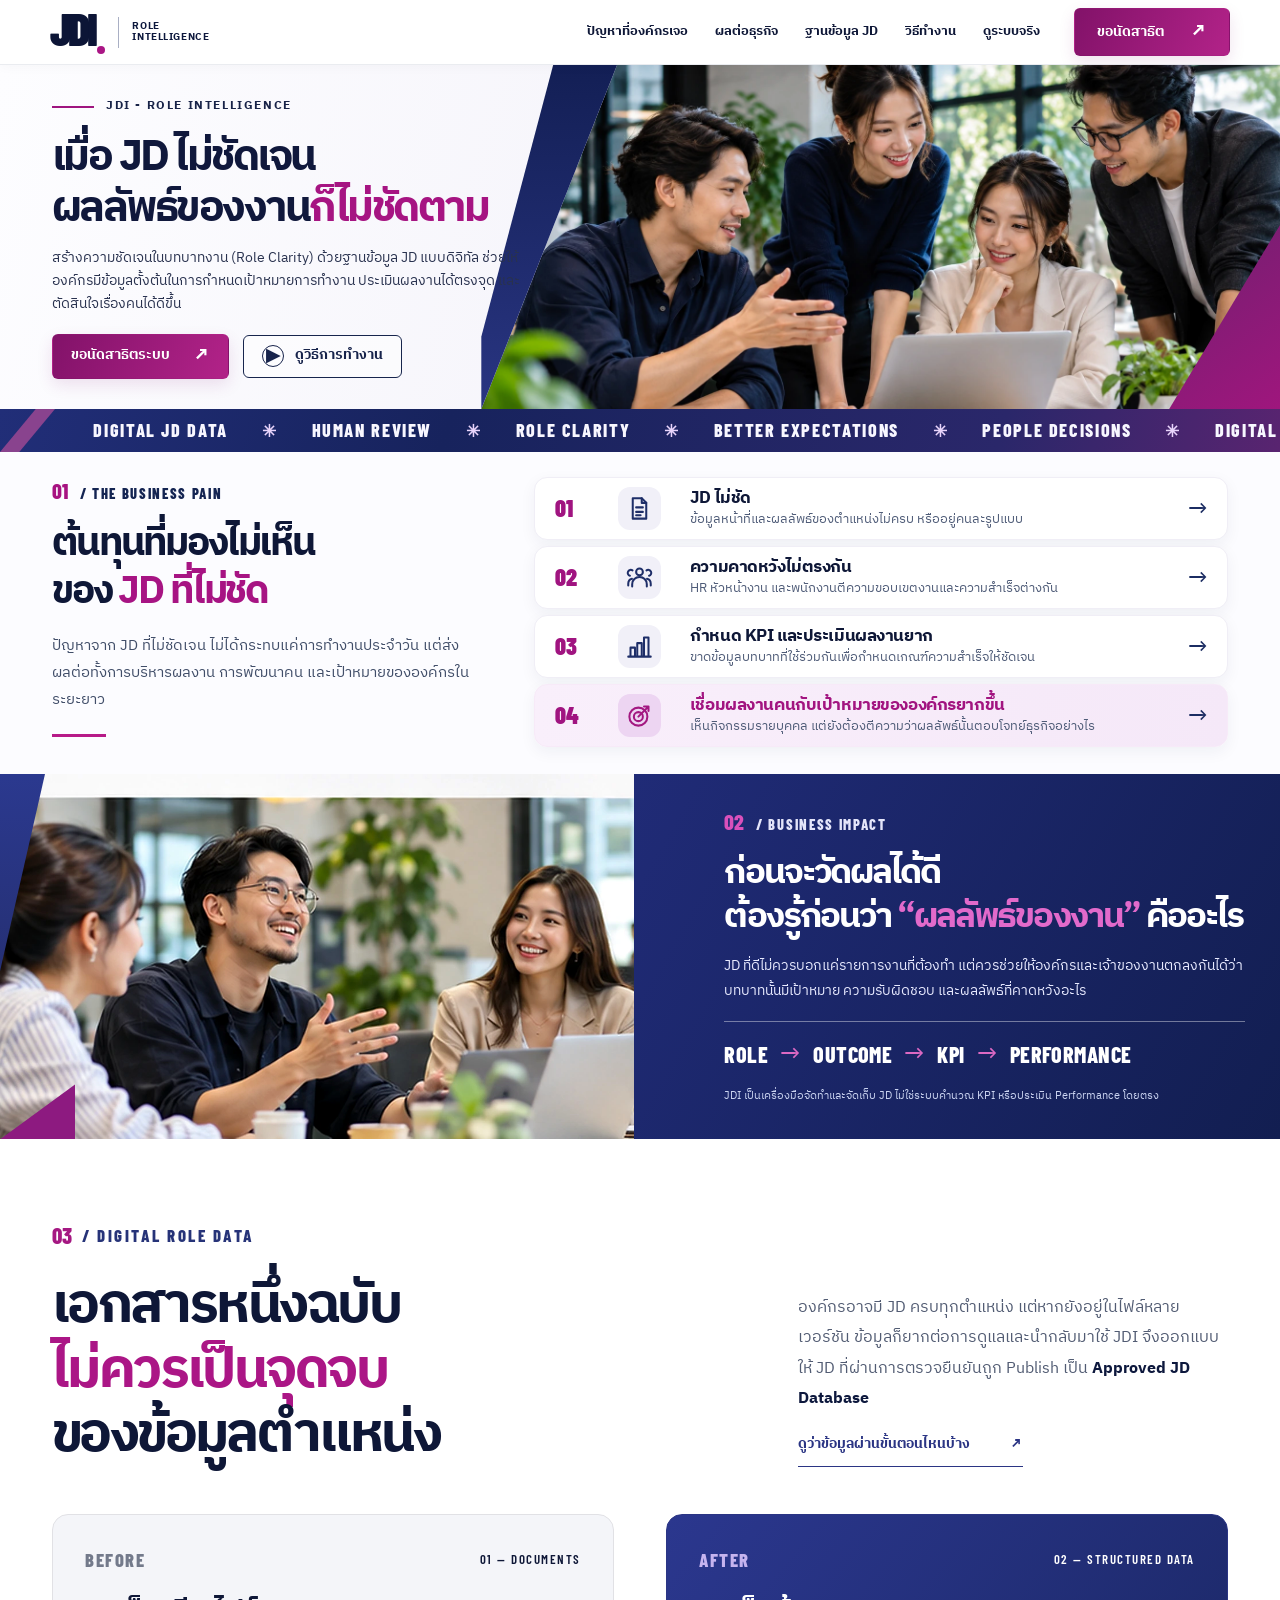
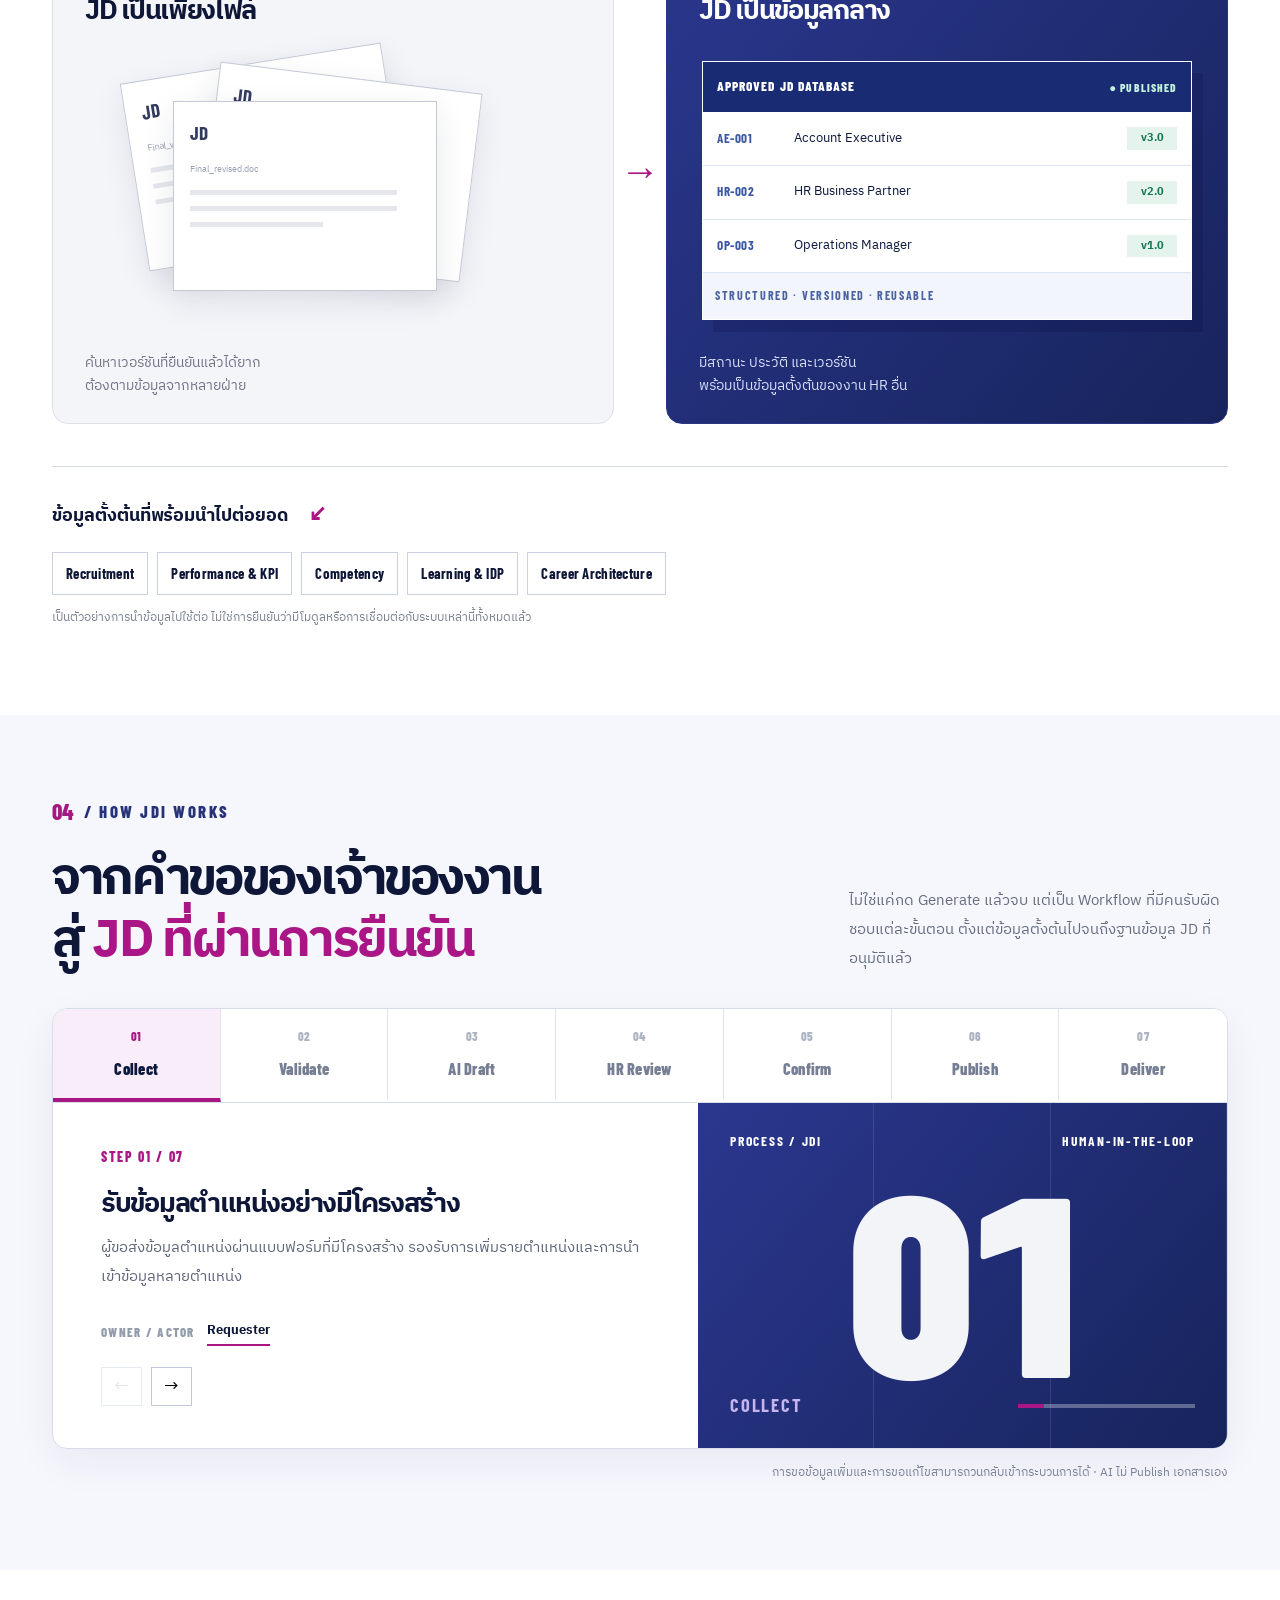
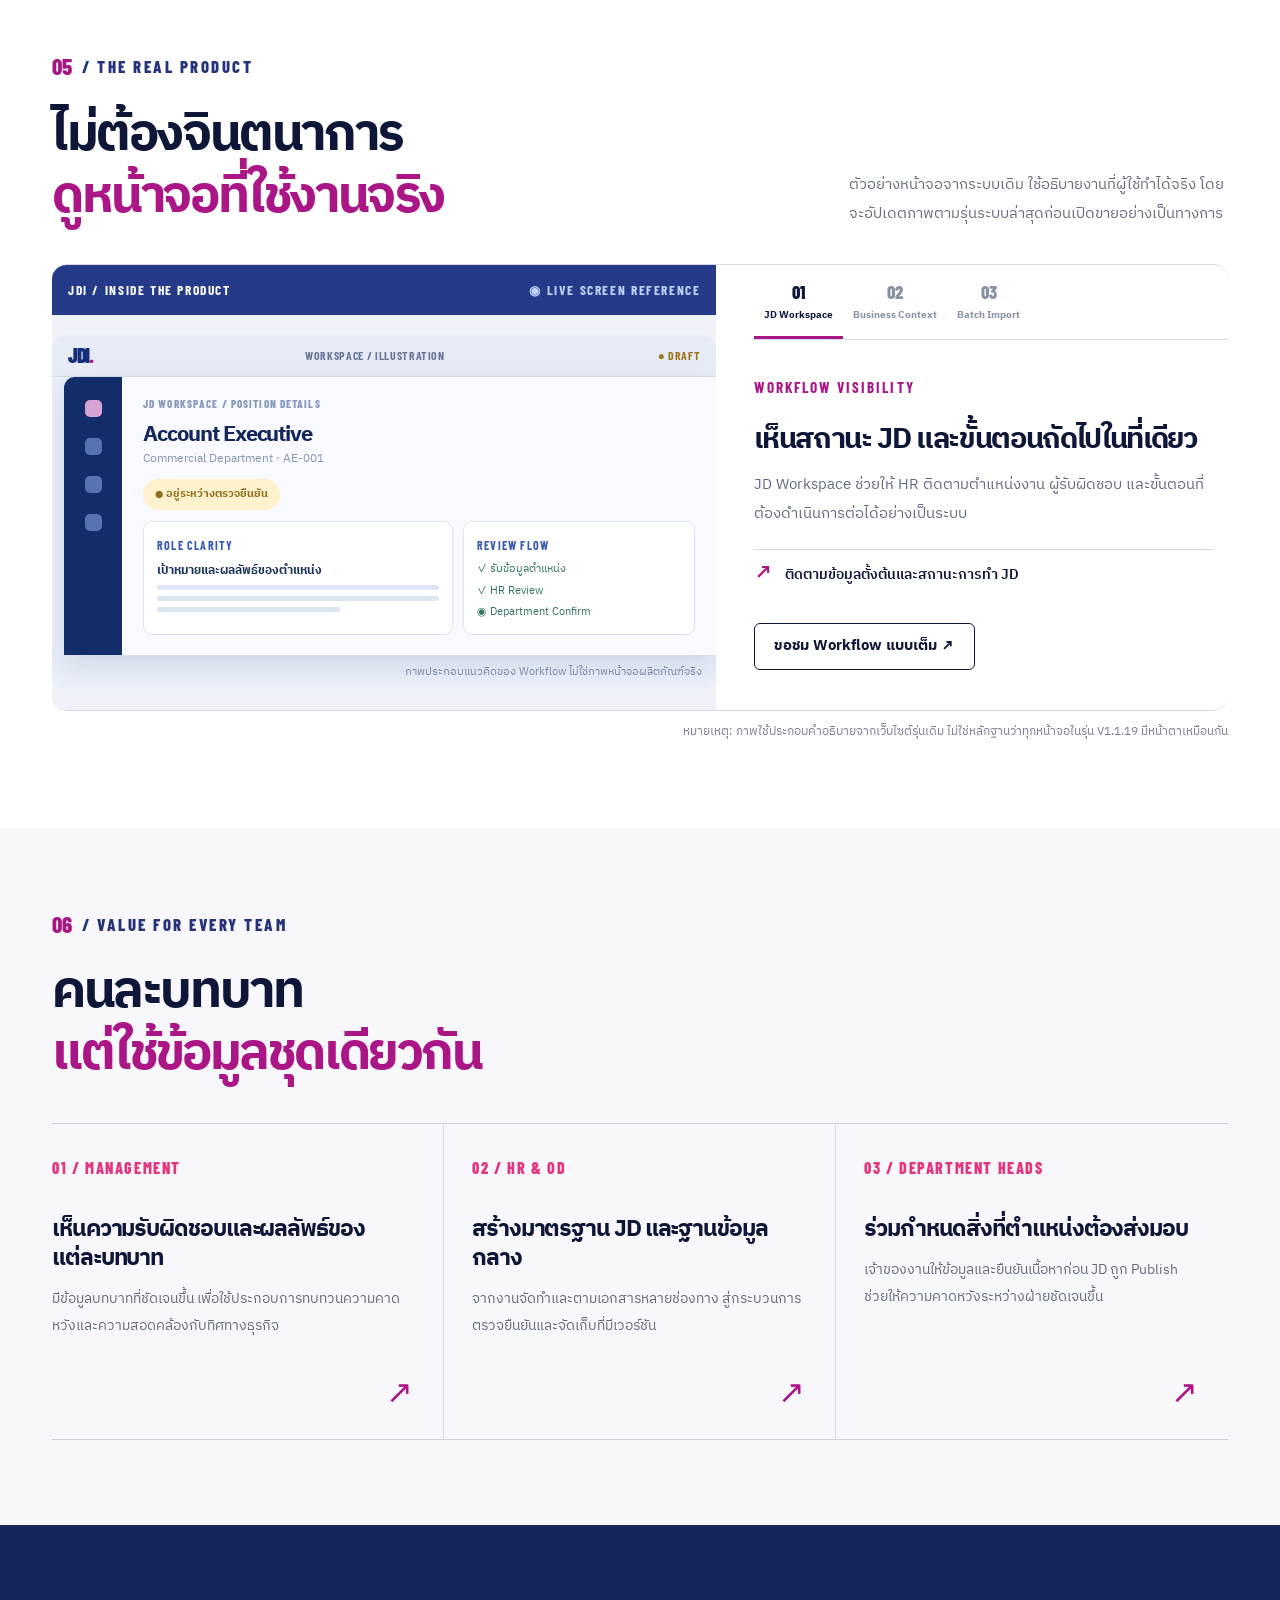
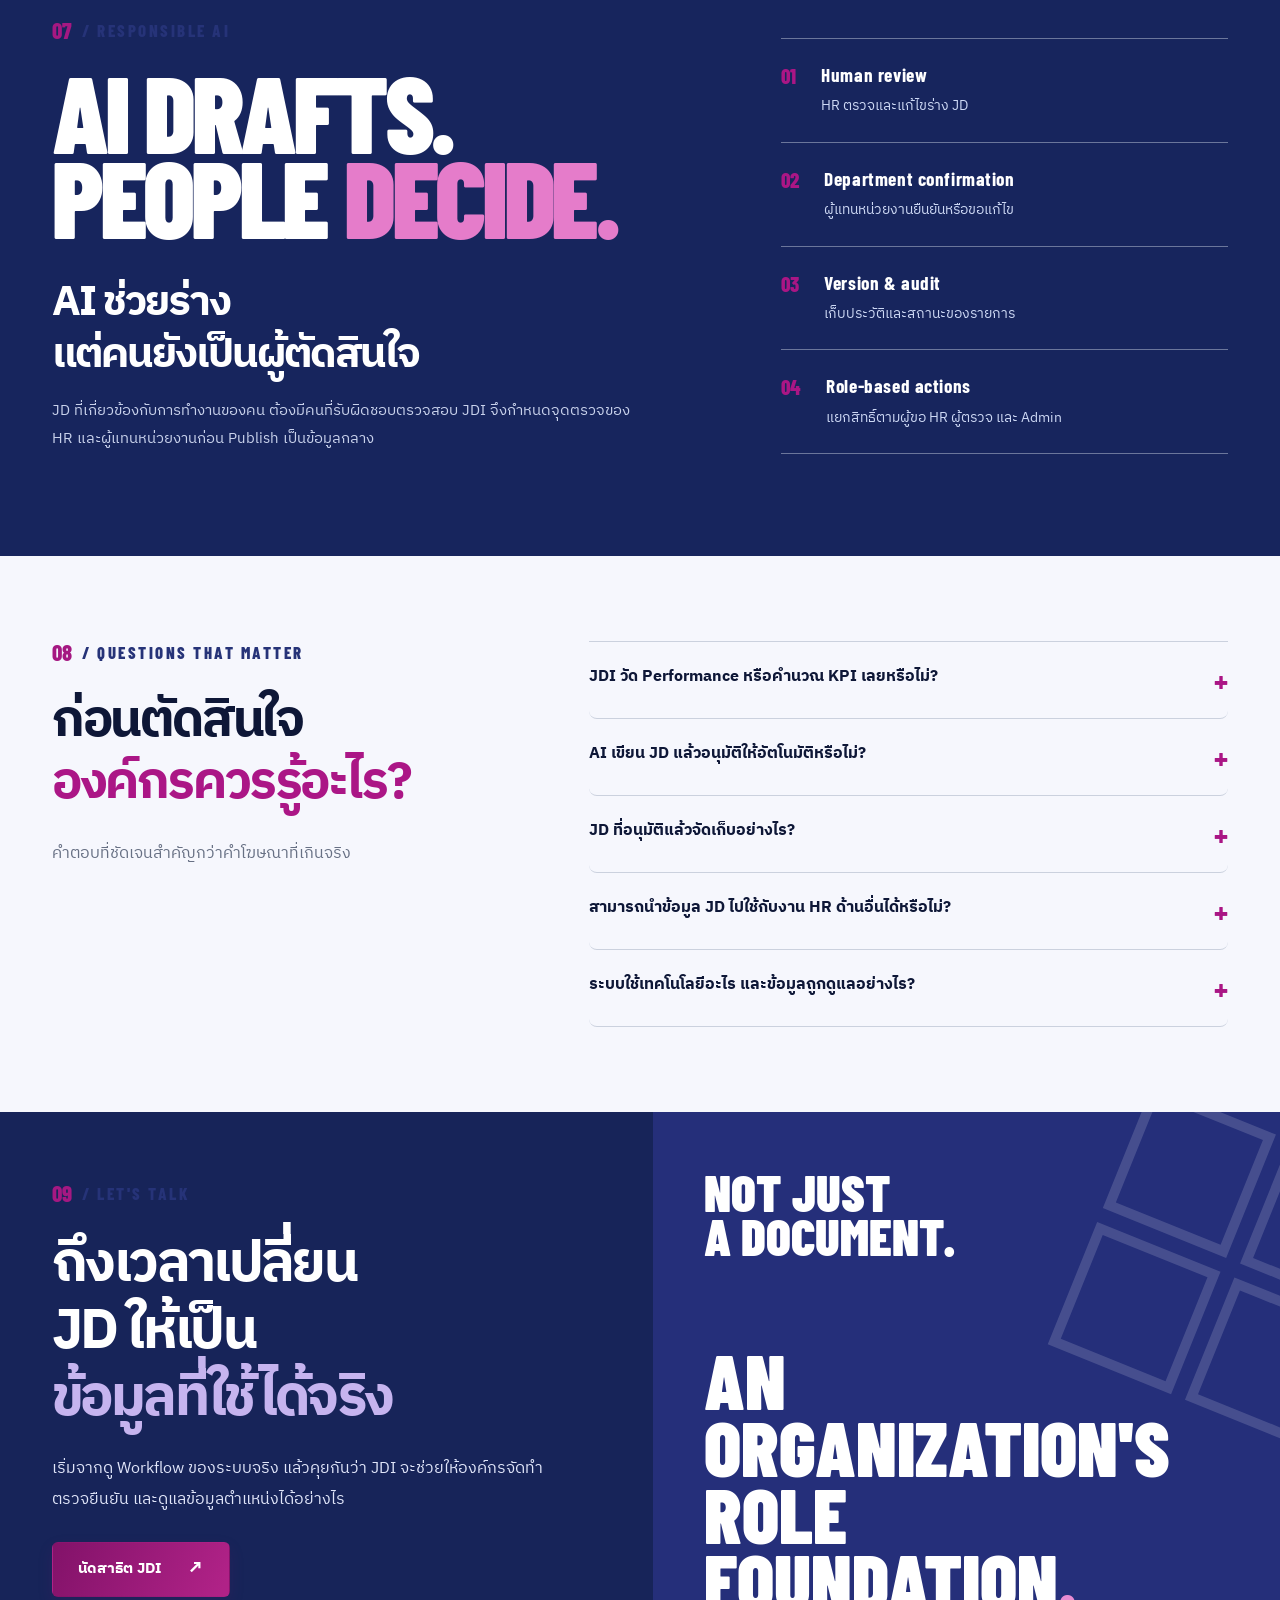
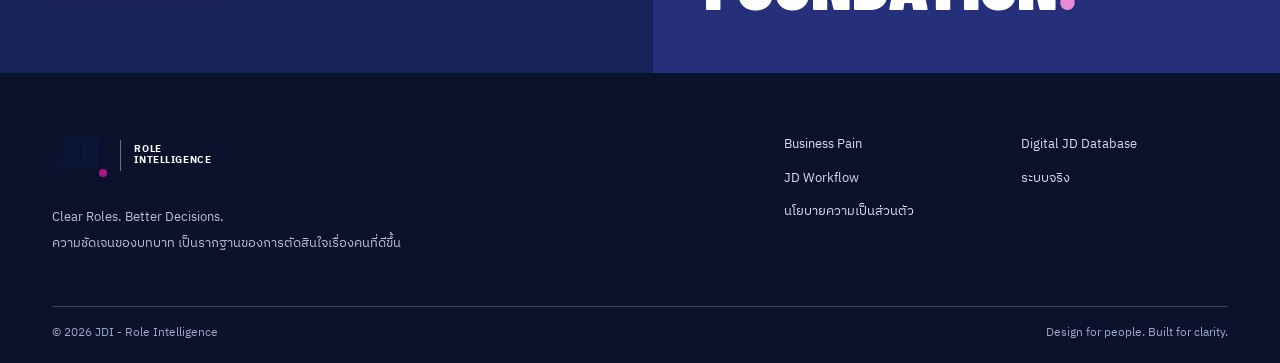
==== commit 2f5940e9: "Add files via upload Update version with new theme color and photo image" ====
--- a/index.html
+++ b/index.html
@@ -3,15 +3,15 @@
 <head>
   <meta charset="utf-8">
   <meta name="viewport" content="width=device-width, initial-scale=1">
-  <meta name="theme-color" content="#303b91">
+  <meta name="theme-color" content="#101A48">
   <meta name="description" content="JDI - Role Intelligence เปลี่ยน JD ให้เป็นข้อมูลบทบาทที่ชัดเจน ตรวจยืนยันได้ และจัดเก็บเป็นฐานข้อมูลดิจิทัล เพื่อเป็นรากฐานของการบริหารผลงานและการตัดสินใจเรื่องคน">
   <meta name="color-scheme" content="light">
   <meta property="og:type" content="website">
   <meta property="og:locale" content="th_TH">
-  <meta property="og:title" content="JDI - Role Intelligence | Clear Roles. Better Decisions.">
-  <meta property="og:description" content="ก่อนจะวัดผลงาน ต้องชัดก่อนว่าแต่ละบทบาทต้องสร้างผลลัพธ์อะไร">
+  <meta property="og:title" content="JDI - Role Intelligence | เมื่อ JD ไม่ชัดเจน ผลลัพธ์ของงานก็ไม่ชัดตาม">
+  <meta property="og:description" content="Role Clarity • Digital JD Database • Human-reviewed Workflow">
   <meta property="og:url" content="https://dewtt48.github.io/JDI/">
-  <title>JDI - Role Intelligence | Clear Roles. Better Decisions.</title>
+  <title>JDI - Role Intelligence | เมื่อ JD ไม่ชัดเจน ผลลัพธ์ของงานก็ไม่ชัดตาม</title>
   <link rel="icon" href="favicon.svg" type="image/svg+xml">
   <link rel="preconnect" href="https://fonts.googleapis.com">
   <link rel="preconnect" href="https://fonts.gstatic.com" crossorigin>
@@ -43,64 +43,81 @@
   </header>
 
   <main id="main">
-    <section class="hero" aria-labelledby="heroTitle">
-      <div class="hero-grid">
-        <div class="hero-copy">
-          <div class="hero-stamp"><span class="stamp-line"></span> JDI / ROLE INTELLIGENCE <span class="stamp-issue">01 — BUSINESS CLARITY</span></div>
-          <div class="hero-sup">CLEAR ROLES.<br>BETTER DECISIONS.</div>
-          <h1 id="heroTitle">JD ไม่ชัด<br>จะวัด<span>ผลงาน</span><br>ได้อย่างไร?</h1>
-          <p class="hero-lead">ก่อนจะกำหนด KPI หรือประเมินผลงาน องค์กรต้องชัดก่อนว่า <strong>แต่ละตำแหน่งรับผิดชอบอะไร และควรสร้างผลลัพธ์อะไร</strong></p>
-          <p class="hero-sub">JDI - Role Intelligence เปลี่ยนการจัดทำ JD ให้เป็นกระบวนการที่มีคนตรวจยืนยัน และมีฐานข้อมูลบทบาทดิจิทัลพร้อมใช้ต่อยอด</p>
-          <div class="hero-actions">
-            <button type="button" class="btn btn-pink btn-large" data-open-demo>ขอดูระบบจริง <span aria-hidden="true">↗</span></button>
-            <a class="btn btn-ghost-light" href="#impact">ทำไมเรื่องนี้จึงสำคัญ <span aria-hidden="true">↓</span></a>
+    <!-- V4 HERO: editorial split composition based on the approved visual reference -->
+    <section class="v4-hero" aria-labelledby="heroTitle">
+      <div class="v4-hero-photo-panel" aria-hidden="true">
+        <img src="hero-meeting.webp" alt="" class="v4-hero-photo" width="1672" height="941" fetchpriority="high" decoding="async">
+        <span class="v4-navy-diagonal"></span>
+        <span class="v4-photo-right-accent"></span>
+      </div>
+      <div class="v4-hero-copy container">
+        <div class="v4-hero-text">
+          <p class="v4-eyebrow"><span class="v4-line"></span> JDI - ROLE INTELLIGENCE</p>
+          <h1 id="heroTitle">เมื่อ JD ไม่ชัดเจน<br>ผลลัพธ์ของงาน<span class="v4-highlight">ก็ไม่ชัดตาม</span></h1>
+          <p class="v4-hero-description">สร้างความชัดเจนในบทบาทงาน (Role Clarity) ด้วยฐานข้อมูล JD แบบดิจิทัล ช่วยให้องค์กรมีข้อมูลตั้งต้นในการกำหนดเป้าหมายการทำงาน ประเมินผลงานได้ตรงจุด และตัดสินใจเรื่องคนได้ดีขึ้น</p>
+          <div class="v4-hero-actions">
+            <button type="button" class="btn btn-pink v4-primary-action" data-open-demo>ขอนัดสาธิตระบบ <span aria-hidden="true">↗</span></button>
+            <a href="#workflow" class="btn v4-outline-action"><span class="v4-play-symbol" aria-hidden="true">▶</span> ดูวิธีการทำงาน</a>
           </div>
-          <div class="hero-bottom"><span>AI-ASSISTED WORKFLOW</span><i></i><span>HUMAN CONFIRMATION</span><i></i><span>APPROVED JD DATABASE</span></div>
-        </div>
-        <div class="hero-art">
-          <img class="hero-photo" src="hero-team.webp" alt="ภาพประกอบทีมงานร่วมกันพิจารณาข้อมูลบนคอมพิวเตอร์" fetchpriority="high" width="672" height="437">
-          <div class="hero-photo-shade" aria-hidden="true"></div>
-          <span class="hero-right-rail" aria-hidden="true">PEOPLE · ROLES · PERFORMANCE</span>
-          <div class="hero-art-caption"><span class="art-caption-number">01/</span><span>MAKE<br>EVERY ROLE<br>COUNT<span class="caption-dot">.</span></span></div>
-          <span class="hero-photo-credit">ภาพประกอบแนวคิดการทำงาน</span>
-        </div>
-      </div>
-      <div class="hero-edge" aria-hidden="true"><span>THE ROLE CLARITY PLATFORM</span><span>SCROLL TO EXPLORE ↓</span></div>
-    </section>
-
-    <div class="marquee" aria-hidden="true"><div class="marquee-track">
-      <span>ROLE CLARITY</span><b>✳</b><span>BETTER EXPECTATIONS</span><b>✳</b><span>DIGITAL JD DATA</span><b>✳</b><span>HUMAN REVIEW</span><b>✳</b>
-      <span>ROLE CLARITY</span><b>✳</b><span>BETTER EXPECTATIONS</span><b>✳</b><span>DIGITAL JD DATA</span><b>✳</b><span>HUMAN REVIEW</span><b>✳</b>
-    </div></div>
-
-    <section class="section pain-section" id="pain" aria-labelledby="painTitle">
-      <div class="container pain-layout">
-        <div class="pain-intro reveal">
-          <div class="section-id"><span>01</span> / THE BUSINESS PAIN</div>
-          <h2 id="painTitle">ต้นทุนที่มองไม่เห็น<br>ของ <em>JD ที่ไม่ชัด</em></h2>
-          <p>ปัญหาจาก JD ไม่ได้จบที่ฝ่าย HR เพราะเมื่อทุกคนเข้าใจบทบาทไม่ตรงกัน ผลกระทบอาจต่อเนื่องไปถึงการตั้งเป้าหมาย การทำงานร่วมกัน และการตัดสินใจเรื่องคน</p>
-          <div class="pain-side-note"><span class="note-arrow">↘</span> ความชัดเจนในวันนี้<br>คือข้อมูลตั้งต้นของการบริหารคนวันหน้า</div>
-        </div>
-        <div class="pain-list">
-          <article class="pain-row reveal"><span class="pain-num">01</span><div><h3>JD ไม่ชัด</h3><p>ข้อมูลหน้าที่และผลลัพธ์ของตำแหน่งไม่ครบ หรืออยู่คนละรูปแบบ</p></div><span class="pain-arrow">↘</span></article>
-          <article class="pain-row reveal"><span class="pain-num">02</span><div><h3>ความคาดหวังไม่ตรงกัน</h3><p>HR หัวหน้างาน และพนักงานตีความขอบเขตงานและความสำเร็จต่างกัน</p></div><span class="pain-arrow">↘</span></article>
-          <article class="pain-row reveal"><span class="pain-num">03</span><div><h3>กำหนด KPI และประเมินผลงานยาก</h3><p>ขาดข้อมูลบทบาทที่ใช้ร่วมกันเพื่อกำหนดเกณฑ์ความสำเร็จให้ชัดเจน</p></div><span class="pain-arrow">↘</span></article>
-          <article class="pain-row pain-row-highlight reveal"><span class="pain-num">04</span><div><h3>เชื่อมผลงานคนกับเป้าหมายองค์กรยากขึ้น</h3><p>เห็นกิจกรรมรายบุคคล แต่ยังต้องตีความว่าผลลัพธ์นั้นตอบโจทย์ธุรกิจอย่างไร</p></div><span class="pain-arrow">↗</span></article>
         </div>
       </div>
     </section>
 
-    <section class="impact-section" id="impact" aria-labelledby="impactTitle">
-      <div class="impact-image reveal">
-        <img src="story-team.webp" alt="ภาพประกอบทีมงานหารือและทบทวนข้อมูลร่วมกัน" loading="lazy" width="444" height="267">
-        <span class="impact-photo-label">THE HUMAN SIDE<br>OF ROLE CLARITY.</span>
+    <div class="v4-keyword-strip" aria-hidden="true"><div class="v4-keyword-track">
+      <span>DIGITAL JD DATA</span><b>✳</b><span>HUMAN REVIEW</span><b>✳</b><span>ROLE CLARITY</span><b>✳</b><span>BETTER EXPECTATIONS</span><b>✳</b><span>PEOPLE DECISIONS</span><b>✳</b>
+      <span>DIGITAL JD DATA</span><b>✳</b><span>HUMAN REVIEW</span><b>✳</b><span>ROLE CLARITY</span><b>✳</b><span>BETTER EXPECTATIONS</span><b>✳</b><span>PEOPLE DECISIONS</span><b>✳</b>
+    </div></div>
+
+    <section class="v4-pain-section" id="pain" aria-labelledby="painTitle">
+      <div class="container v4-pain-grid">
+        <div class="v4-pain-intro reveal">
+          <p class="v4-section-id"><span>01</span> / THE BUSINESS PAIN</p>
+          <h2 id="painTitle">ต้นทุนที่มองไม่เห็น<br>ของ <em>JD ที่ไม่ชัด</em></h2>
+          <p class="v4-pain-intro-copy">ปัญหาจาก JD ที่ไม่ชัดเจน ไม่ได้กระทบแค่การทำงานประจำวัน แต่ส่งผลต่อทั้งการบริหารผลงาน การพัฒนาคน และเป้าหมายขององค์กรในระยะยาว</p>
+          <span class="v4-accent-stroke" aria-hidden="true"></span>
+        </div>
+        <div class="v4-pain-list" aria-label="ผลกระทบของ JD ที่ไม่ชัดเจน">
+          <article class="v4-pain-card reveal">
+            <span class="v4-pain-no">01</span>
+            <span class="v4-pain-icon" aria-hidden="true"><svg viewBox="0 0 24 24" fill="none" stroke="currentColor" stroke-width="1.8" stroke-linejoin="round" stroke-linecap="round"><path d="M6 2.8h8l4 4V21H6z"/><path d="M14 3v4h4M9 11h6M9 15h6M9 18h4"/></svg></span>
+            <div class="v4-pain-card-copy"><h3>JD ไม่ชัด</h3><p>ข้อมูลหน้าที่และผลลัพธ์ของตำแหน่งไม่ครบ หรืออยู่คนละรูปแบบ</p></div>
+            <span class="v4-card-arrow" aria-hidden="true">→</span>
+          </article>
+          <article class="v4-pain-card reveal">
+            <span class="v4-pain-no">02</span>
+            <span class="v4-pain-icon" aria-hidden="true"><svg viewBox="0 0 24 24" fill="none" stroke="currentColor" stroke-width="1.8" stroke-linejoin="round" stroke-linecap="round"><circle cx="12" cy="7" r="3"/><path d="M5.5 20v-2a6.5 6.5 0 0 1 13 0v2M3.5 10.5a2.7 2.7 0 1 1 2.3-4.8M20.5 10.5a2.7 2.7 0 1 0-2.3-4.8M2 19v-1.5a4.5 4.5 0 0 1 3.3-4.3M22 19v-1.5a4.5 4.5 0 0 0-3.3-4.3"/></svg></span>
+            <div class="v4-pain-card-copy"><h3>ความคาดหวังไม่ตรงกัน</h3><p>HR หัวหน้างาน และพนักงานตีความขอบเขตงานและความสำเร็จต่างกัน</p></div>
+            <span class="v4-card-arrow" aria-hidden="true">→</span>
+          </article>
+          <article class="v4-pain-card reveal">
+            <span class="v4-pain-no">03</span>
+            <span class="v4-pain-icon" aria-hidden="true"><svg viewBox="0 0 24 24" fill="none" stroke="currentColor" stroke-width="1.8" stroke-linejoin="round" stroke-linecap="round"><path d="M4 20V13h4v7M10 20V9h4v11M16 20V4h4v16M2 21h20"/></svg></span>
+            <div class="v4-pain-card-copy"><h3>กำหนด KPI และประเมินผลงานยาก</h3><p>ขาดข้อมูลบทบาทที่ใช้ร่วมกันเพื่อกำหนดเกณฑ์ความสำเร็จให้ชัดเจน</p></div>
+            <span class="v4-card-arrow" aria-hidden="true">→</span>
+          </article>
+          <article class="v4-pain-card v4-pain-card-emphasis reveal">
+            <span class="v4-pain-no">04</span>
+            <span class="v4-pain-icon" aria-hidden="true"><svg viewBox="0 0 24 24" fill="none" stroke="currentColor" stroke-width="1.8" stroke-linejoin="round" stroke-linecap="round"><circle cx="11" cy="13" r="8"/><circle cx="11" cy="13" r="4"/><path d="m11 13 9-9m-4 0h4v4"/></svg></span>
+            <div class="v4-pain-card-copy"><h3>เชื่อมผลงานคนกับเป้าหมายขององค์กรยากขึ้น</h3><p>เห็นกิจกรรมรายบุคคล แต่ยังต้องตีความว่าผลลัพธ์นั้นตอบโจทย์ธุรกิจอย่างไร</p></div>
+            <span class="v4-card-arrow" aria-hidden="true">→</span>
+          </article>
+        </div>
       </div>
-      <div class="impact-copy reveal">
-        <div class="section-id section-id-light"><span>02</span> / BUSINESS IMPACT</div>
-        <h2 id="impactTitle">ก่อนจะวัดผลได้ดี<br>ต้องรู้ก่อนว่า<br><em>“ผลลัพธ์ของงาน”</em><br>คืออะไร</h2>
-        <p>JD ที่ดีไม่ควรบอกแค่รายการงานที่ต้องทำ แต่ควรช่วยให้องค์กรและเจ้าของงานตกลงกันได้ว่าบทบาทนั้นมีเป้าหมาย ความรับผิดชอบ และผลลัพธ์ที่คาดหวังอะไร</p>
-        <div class="impact-chain" aria-label="แนวทางเชื่อมข้อมูลบทบาทกับการบริหารผลงาน"><span>ROLE</span><b>→</b><span>OUTCOME</span><b>→</b><span>KPI</span><b>→</b><span>PERFORMANCE</span></div>
-        <small>JDI เป็นเครื่องมือจัดทำและจัดเก็บ JD ไม่ใช่ระบบคำนวณ KPI หรือประเมิน Performance โดยตรง</small>
+    </section>
+
+    <section class="v4-impact-section" id="impact" aria-labelledby="impactTitle">
+      <div class="v4-impact-photo-frame reveal">
+        <img src="team-discussion.webp" alt="ภาพประกอบเพื่อนร่วมงานหารือเรื่องความคาดหวังและผลลัพธ์ของงาน" loading="lazy" width="1232" height="636">
+        <span class="v4-impact-photo-sash" aria-hidden="true"></span>
+      </div>
+      <div class="v4-impact-copy reveal">
+        <div class="v4-impact-inner">
+          <p class="v4-section-id v4-section-id-light"><span>02</span> / BUSINESS IMPACT</p>
+          <h2 id="impactTitle">ก่อนจะวัดผลได้ดี<br>ต้องรู้ก่อนว่า <em>“ผลลัพธ์ของงาน”</em> คืออะไร</h2>
+          <p>JD ที่ดีไม่ควรบอกแค่รายการงานที่ต้องทำ แต่ควรช่วยให้องค์กรและเจ้าของงานตกลงกันได้ว่าบทบาทนั้นมีเป้าหมาย ความรับผิดชอบ และผลลัพธ์ที่คาดหวังอะไร</p>
+          <div class="v4-impact-process"><span>ROLE</span><i aria-hidden="true">→</i><span>OUTCOME</span><i aria-hidden="true">→</i><span>KPI</span><i aria-hidden="true">→</i><span>PERFORMANCE</span></div>
+          <small>JDI เป็นเครื่องมือจัดทำและจัดเก็บ JD ไม่ใช่ระบบคำนวณ KPI หรือประเมิน Performance โดยตรง</small>
+        </div>
       </div>
     </section>
 
@@ -142,7 +159,16 @@
     <section class="section product-section" id="product" aria-labelledby="productTitle">
       <div class="container"><div class="product-header reveal"><div><div class="section-id"><span>05</span> / THE REAL PRODUCT</div><h2 id="productTitle">ไม่ต้องจินตนาการ<br><em>ดูหน้าจอที่ใช้งานจริง</em></h2></div><p>ตัวอย่างหน้าจอจากระบบเดิม ใช้อธิบายงานที่ผู้ใช้ทำได้จริง โดยจะอัปเดตภาพตามรุ่นระบบล่าสุดก่อนเปิดขายอย่างเป็นทางการ</p></div>
       <div class="product-layout reveal">
-        <div class="product-visual"><div class="product-photo-header"><span>JDI / INSIDE THE PRODUCT</span><span>◉ LIVE SCREEN REFERENCE</span></div><div class="product-screenshot"><div id="product-fallback" class="product-image-fallback" aria-hidden="true"><div class="fallback-eyebrow">ONE WORKFLOW / ONE APPROVED SOURCE</div><div class="fallback-flow"><span>Requester</span><b>→</b><span>HR Review</span><b>→</b><span>Confirm</span></div><div class="fallback-document"><strong>JD</strong><div><b>Account Executive</b><small>Published / Approved</small></div><span>✓</span></div><div class="fallback-footer">VERSIONED &amp; REUSABLE ROLE DATA</div></div><img id="product-image" src="https://dewtt48.github.io/role-intelligence/product/jd-workspace.png" alt="ภาพหน้าจอ JD Workspace จากเว็บไซต์ Role Intelligence" loading="lazy"></div></div>
+        <div class="product-visual"><div class="product-photo-header"><span>JDI / INSIDE THE PRODUCT</span><span>◉ LIVE SCREEN REFERENCE</span></div><div class="product-screenshot"><img id="product-image" src="https://dewtt48.github.io/role-intelligence/product/jd-workspace.png" alt="ภาพหน้าจอ JD Workspace จากเว็บไซต์ Role Intelligence" loading="lazy"><div id="product-fallback" class="product-image-fallback">
+          <div class="v4-ui-top"><span class="v4-ui-logo">JDI<span>.</span></span><span>WORKSPACE / ILLUSTRATION</span><span>● DRAFT</span></div>
+          <div class="v4-ui-window">
+            <div class="v4-ui-rail"><i></i><i></i><i></i><i></i></div>
+            <div class="v4-ui-content"><div class="v4-ui-overline">JD WORKSPACE / POSITION DETAILS</div><h3>Account Executive</h3><p>Commercial Department · AE-001</p><div class="v4-ui-status"><span>●</span> อยู่ระหว่างตรวจยืนยัน</div>
+              <div class="v4-ui-cards"><div><b>ROLE CLARITY</b><strong>เป้าหมายและผลลัพธ์ของตำแหน่ง</strong><i></i><i></i><i></i></div><div><b>REVIEW FLOW</b><span>✓ รับข้อมูลตำแหน่ง</span><span>✓ HR Review</span><span>◉ Department Confirm</span></div></div>
+            </div>
+          </div>
+          <small>ภาพประกอบแนวคิดของ Workflow ไม่ใช่ภาพหน้าจอผลิตภัณฑ์จริง</small>
+        </div></div></div>
         <div class="product-info" id="product-panel" role="tabpanel" aria-labelledby="product-tab-0"><div class="product-tabs" role="tablist" aria-label="เลือกภาพหน้าจอระบบ"><button role="tab" id="product-tab-0" type="button" data-product="0" class="product-tab is-active" aria-selected="true">01 <span>JD Workspace</span></button><button role="tab" id="product-tab-1" type="button" data-product="1" class="product-tab" aria-selected="false" tabindex="-1">02 <span>Business Context</span></button><button role="tab" id="product-tab-2" type="button" data-product="2" class="product-tab" aria-selected="false" tabindex="-1">03 <span>Batch Import</span></button></div><div class="product-copy"><span class="product-label" id="product-kicker">WORKFLOW VISIBILITY</span><h3 id="product-heading">เห็นสถานะ JD และขั้นตอนถัดไปในที่เดียว</h3><p id="product-description">JD Workspace ช่วยให้ HR ติดตามตำแหน่งงาน ผู้รับผิดชอบ และขั้นตอนที่ต้องดำเนินการต่อได้อย่างเป็นระบบ</p><div class="product-proof"><span>↗</span><span id="product-proof">ติดตามข้อมูลตั้งต้นและสถานะการทำ JD</span></div><button class="btn btn-outline-ink" type="button" data-open-demo>ขอชม Workflow แบบเต็ม ↗</button></div></div>
       </div>
       <small class="product-caption">หมายเหตุ: ภาพใช้ประกอบคำอธิบายจากเว็บไซต์รุ่นเดิม ไม่ใช่หลักฐานว่าทุกหน้าจอในรุ่น V1.1.19 มีหน้าตาเหมือนกัน</small></div>
@@ -159,6 +185,6 @@
 
   <footer class="site-footer"><div class="container footer-grid"><div><a class="brand brand-footer" href="#top"><span class="brand-name">JDI<span class="brand-dot">.</span></span><span class="brand-divider"></span><span class="brand-tag">ROLE<br>INTELLIGENCE</span></a><p>Clear Roles. Better Decisions.<br>ความชัดเจนของบทบาท เป็นรากฐานของการตัดสินใจเรื่องคนที่ดีขึ้น</p></div><div class="footer-links"><a href="#pain">Business Pain</a><a href="#database">Digital JD Database</a><a href="#workflow">JD Workflow</a><a href="#product">ระบบจริง</a><a href="privacy.html">นโยบายความเป็นส่วนตัว</a></div></div><div class="container footer-bottom"><span>© <span id="currentYear">2026</span> JDI - Role Intelligence</span><span>Design for people. Built for clarity.</span></div></footer>
 
-  <dialog id="demoDialog" class="demo-dialog" aria-labelledby="demoTitle"><div class="dialog-head"><div><div class="section-id"><span>DEMO</span> / ROLE INTELLIGENCE</div><h2 id="demoTitle">นัดดูระบบ JDI</h2><p>เล่าให้เราฟังสั้น ๆ ว่าองค์กรกำลังเจอปัญหาอะไรเกี่ยวกับ JD</p></div><button type="button" class="dialog-close" id="closeDemo" aria-label="ปิดแบบฟอร์ม">×</button></div><form id="demoForm" class="demo-form" method="post" target="leadSubmissionFrame" novalidate><input class="honeypot" type="text" name="company_website" tabindex="-1" aria-hidden="true" autocomplete="off"><label>ชื่อผู้ติดต่อ <i>*</i><input name="name" type="text" autocomplete="name" required placeholder="ชื่อ–นามสกุล"></label><label>บริษัท / องค์กร <i>*</i><input name="company" type="text" autocomplete="organization" required placeholder="ชื่อบริษัท"></label><label>อีเมลสำหรับติดต่อกลับ <i>*</i><input name="email" type="email" autocomplete="email" required placeholder="name@company.com"></label><label>เบอร์โทรศัพท์<input name="phone" type="tel" autocomplete="tel" placeholder="ไม่บังคับ"></label><label class="full-field">เรื่องที่อยากแก้ไขก่อน<select name="pain_focus"><option value="">เลือกหัวข้อ (ไม่บังคับ)</option><option value="role-clarity">JD / บทบาทไม่ชัดเจน</option><option value="performance">ต้องการข้อมูลตั้งต้นสำหรับ KPI / Performance</option><option value="digital-database">ต้องการฐานข้อมูล JD ดิจิทัล</option><option value="workflow">ต้องการ Workflow ตรวจและอนุมัติ JD</option><option value="other">อื่น ๆ</option></select></label><label class="full-field">ข้อความเพิ่มเติม (ไม่บังคับ)<textarea name="additional_message" rows="3" placeholder="เช่น มี JD 150 ตำแหน่ง ต้องการยกระดับมาตรฐานทั้งองค์กร"></textarea></label><label class="consent full-field"><input name="consent" type="checkbox" value="accepted" required><span>ยินยอมให้ใช้ข้อมูลเพื่อติดต่อกลับเกี่ยวกับ JDI โดยได้อ่าน <a href="privacy.html" target="_blank" rel="noopener">นโยบายความเป็นส่วนตัว</a></span></label><input type="hidden" name="inquiry_type" value="trial"><input type="hidden" name="role" value=""><input type="hidden" name="organization_size" value=""><input type="hidden" name="message_body"><input type="hidden" name="message"><input type="hidden" name="source" value="jdi-editorial-v3"><input type="hidden" name="request_id"><input type="hidden" name="page_url"><input type="hidden" name="user_agent"><div class="form-bottom full-field"><p id="formStatus" role="status" aria-live="polite"></p><button type="submit" class="btn btn-pink" id="submitDemo">ส่งคำขอเดโม <span>↗</span></button></div></form><iframe name="leadSubmissionFrame" title="การส่งคำขอเดโม" hidden></iframe></dialog>
+  <dialog id="demoDialog" class="demo-dialog" aria-labelledby="demoTitle"><div class="dialog-head"><div><div class="section-id"><span>DEMO</span> / ROLE INTELLIGENCE</div><h2 id="demoTitle">นัดดูระบบ JDI</h2><p>เล่าให้เราฟังสั้น ๆ ว่าองค์กรกำลังเจอปัญหาอะไรเกี่ยวกับ JD</p></div><button type="button" class="dialog-close" id="closeDemo" aria-label="ปิดแบบฟอร์ม">×</button></div><form id="demoForm" class="demo-form" method="post" target="leadSubmissionFrame" novalidate><input class="honeypot" type="text" name="company_website" tabindex="-1" aria-hidden="true" autocomplete="off"><label>ชื่อผู้ติดต่อ <i>*</i><input name="name" type="text" autocomplete="name" required placeholder="ชื่อ–นามสกุล"></label><label>บริษัท / องค์กร <i>*</i><input name="company" type="text" autocomplete="organization" required placeholder="ชื่อบริษัท"></label><label>อีเมลสำหรับติดต่อกลับ <i>*</i><input name="email" type="email" autocomplete="email" required placeholder="name@company.com"></label><label>เบอร์โทรศัพท์<input name="phone" type="tel" autocomplete="tel" placeholder="ไม่บังคับ"></label><label class="full-field">เรื่องที่อยากแก้ไขก่อน<select name="pain_focus"><option value="">เลือกหัวข้อ (ไม่บังคับ)</option><option value="role-clarity">JD / บทบาทไม่ชัดเจน</option><option value="performance">ต้องการข้อมูลตั้งต้นสำหรับ KPI / Performance</option><option value="digital-database">ต้องการฐานข้อมูล JD ดิจิทัล</option><option value="workflow">ต้องการ Workflow ตรวจและอนุมัติ JD</option><option value="other">อื่น ๆ</option></select></label><label class="full-field">ข้อความเพิ่มเติม (ไม่บังคับ)<textarea name="additional_message" rows="3" placeholder="เช่น มี JD 150 ตำแหน่ง ต้องการยกระดับมาตรฐานทั้งองค์กร"></textarea></label><label class="consent full-field"><input name="consent" type="checkbox" value="accepted" required><span>ยินยอมให้ใช้ข้อมูลเพื่อติดต่อกลับเกี่ยวกับ JDI โดยได้อ่าน <a href="privacy.html" target="_blank" rel="noopener">นโยบายความเป็นส่วนตัว</a></span></label><input type="hidden" name="inquiry_type" value="trial"><input type="hidden" name="role" value=""><input type="hidden" name="organization_size" value=""><input type="hidden" name="message_body"><input type="hidden" name="message"><input type="hidden" name="source" value="jdi-editorial-v4"><input type="hidden" name="request_id"><input type="hidden" name="page_url"><input type="hidden" name="user_agent"><div class="form-bottom full-field"><p id="formStatus" role="status" aria-live="polite"></p><button type="submit" class="btn btn-pink" id="submitDemo">ส่งคำขอเดโม <span>↗</span></button></div></form><iframe name="leadSubmissionFrame" title="การส่งคำขอเดโม" hidden></iframe></dialog>
 </body>
 </html>
--- a/styles.css
+++ b/styles.css
@@ -42,3 +42,298 @@
 @media(max-width:800px){html{scroll-padding-top:70px}.site-header{height:70px}.header-inner{position:relative}.brand-name{font-size:2.6rem}.brand-tag{font-size:.55rem}.brand-divider{height:28px}.menu-toggle{display:flex}.site-nav{display:none;position:absolute;top:70px;left:-22px;right:-22px;background:#fff;border-bottom:1px solid var(--line);padding:13px 22px 22px;flex-direction:column;gap:0;align-items:stretch;box-shadow:0 13px 25px rgba(16,24,50,.1)}.site-nav.is-open{display:flex}.site-nav>a{padding:13px 0;border-bottom:1px solid #e5e8ee;font-size:.92rem}.site-nav .nav-action{width:100%;margin:15px 0 0;font-size:.9rem}.hero-grid{grid-template-columns:1fr}.hero-copy{padding:66px 30px 45px}.hero-sup{font-size:3.9rem}.hero h1{font-size:clamp(3.45rem,8.5vw,5.5rem)}.hero-art{min-height:450px}.hero-art-caption{font-size:clamp(4.6rem,11vw,7.8rem)}.hero-art .hero-photo{object-position:center 39%}.hero-edge{padding:0 29px}.section{padding:85px 0}.pain-layout{grid-template-columns:1fr;gap:37px}.pain-intro{position:static}.pain-side-note{margin-top:24px}.pain-row{padding:23px 0}.impact-section{grid-template-columns:1fr}.impact-image{min-height:400px}.impact-image img{height:72%;width:78%}.impact-photo-label{font-size:1.8rem;top:22px;right:6%}.impact-copy{padding:70px 30px}.database-top,.workflow-head,.product-header,.faq-layout{grid-template-columns:1fr;gap:18px}.db-compare{grid-template-columns:1fr;gap:13px}.compare-chevron{transform:rotate(90deg);font-size:2.7rem;height:35px;line-height:.8}.compare-side{min-height:440px}.document-stack{height:245px;flex:1}.workflow-console{overflow:hidden}.workflow-tabs{display:flex;overflow-x:auto;scrollbar-width:thin}.workflow-tab{flex:none;min-width:98px}.workflow-panel{grid-template-columns:1fr}.workflow-art{min-height:260px}.workflow-art>strong{font-size:14.5rem}.workflow-note{text-align:left}.product-layout{grid-template-columns:1fr}.product-info{padding:0 22px 29px}.product-screenshot{min-height:360px}.product-copy{padding-top:23px}.audience-grid{grid-template-columns:1fr}.audience-card,.audience-card:not(:first-child){min-height:0;padding:23px 25px 57px 0;border-right:0;border-bottom:1px solid #cdd2dd}.audience-card:last-child{border-bottom:0}.audience-card h3{margin-top:17px}.audience-arrow{right:5px;bottom:12px}.gov-layout{grid-template-columns:1fr;gap:42px}.gov-en{font-size:clamp(5rem,13vw,8rem)}.contact-section{grid-template-columns:1fr}.contact-copy{padding:66px 30px}.contact-art{min-height:330px;padding:44px 34px}.contact-art>strong{font-size:clamp(3.5rem,9vw,6rem)}.footer-grid{grid-template-columns:1fr;gap:35px}.footer-bottom{margin-top:34px}.legal-content{padding:45px 30px}}
 @media(max-width:540px){.container{width:calc(100% - 38px)}.container-fluid{width:calc(100% - 30px)}.hero-copy{padding:33px 19px 24px}.hero-stamp{font-size:.75rem;letter-spacing:.11em}.hero-sup{font-size:clamp(2.15rem,8.8vw,3rem);line-height:.91;margin:22px 0 18px}.hero h1{font-size:clamp(2.85rem,10.4vw,4.25rem)}.hero-lead{font-size:.91rem;margin-top:18px}.hero-sub{font-size:.8rem;margin-top:10px}.hero-actions{gap:9px;margin:22px 0 0}.hero-actions .btn{flex:1;min-width:155px;font-size:.82rem;padding:12px 13px;gap:9px}.hero-bottom{display:none}.hero-art{min-height:340px}.hero-art-caption{font-size:clamp(3.5rem,12vw,5.2rem);right:16px;bottom:34px}.hero-photo-credit{font-size:.6rem}.hero-right-rail,.art-caption-number{display:none}.hero-edge{height:39px;padding:0 19px;font-size:.65rem}.marquee{height:44px}.marquee-track{font-size:1.2rem}.pain-intro h2,.workflow-head h2,.product-header h2,.audience-head h2,.faq-layout h2{font-size:clamp(2.25rem,9vw,3.2rem)}.pain-row{grid-template-columns:37px 1fr 20px;gap:10px}.pain-num{font-size:1.05rem}.pain-row h3{font-size:1.23rem}.pain-row p{font-size:.84rem}.section{padding:67px 0}.impact-image{min-height:310px}.impact-image:before{border-width:19px}.impact-image img{width:84%;height:70%}.impact-photo-label{font-size:1.35rem;top:12px;right:6%}.impact-copy{padding:53px 19px}.impact-copy h2{font-size:clamp(2.2rem,8.6vw,3.1rem)}.impact-copy p{font-size:.91rem}.impact-chain{gap:7px}.impact-chain span{font-size:1.16rem}.database-top h2{font-size:clamp(2.2rem,8.7vw,3.5rem)}.compare-side{min-height:390px;padding:22px 18px}.document-stack{height:214px}.doc{height:172px}.db-description p{font-size:.91rem}.table-row{font-size:.73rem;grid-template-columns:50px 1fr 44px;padding:12px 9px}.table-head{padding:12px 9px;font-size:.76rem}.table-foot{font-size:.65rem}.downstream-items span{font-size:.78rem}.workflow-detail{padding:25px 22px}.workflow-detail p{font-size:.87rem}.workflow-art{min-height:230px}.workflow-art>strong{font-size:12.6rem}.workflow-art .wf-art-top{font-size:.65rem}.product-photo-header{font-size:.68rem;padding:11px}.product-screenshot,.product-image-fallback{min-height:295px}.fallback-eyebrow,.fallback-footer{font-size:.75rem}.fallback-flow{font-size:.65rem}.fallback-document{padding:12px;gap:13px}.fallback-document>strong{font-size:3rem}.fallback-document>div b{font-size:.83rem}.product-info{padding:0 14px 22px}.product-tab{padding:14px 7px;font-size:.94rem}.product-tab span{font-size:.62rem}.product-copy{padding-right:0}.audience-head h2{font-size:2.65rem}.gov-en{font-size:clamp(4.5rem,17.6vw,7rem)}.gov-head h2{font-size:2.25rem}.faq-list summary{font-size:.9rem}.contact-copy{padding:55px 19px}.contact-copy h2{font-size:clamp(2.4rem,9.8vw,4rem)}.contact-art{padding:39px 22px;min-height:310px}.contact-art>strong{font-size:clamp(3.2rem,12vw,5rem)}.footer-links{grid-template-columns:1fr 1fr}.footer-bottom{display:flex;flex-direction:column}.demo-dialog{width:calc(100vw - 20px)}.dialog-head{padding:23px 19px 9px}.dialog-head h2{font-size:1.55rem}.demo-form{grid-template-columns:1fr;padding:11px 19px 24px;gap:13px}.form-bottom{align-items:stretch;flex-direction:column}.form-bottom button{width:100%}.legal-page{padding:45px 0}.legal-content{padding:32px 20px}.legal-content h1{font-size:1.9rem}}
 @media(prefers-reduced-motion:reduce){html{scroll-behavior:auto}*,*::before,*::after{animation-duration:.01ms!important;animation-iteration-count:1!important;transition-duration:.01ms!important}.js-motion .reveal{opacity:1!important;transform:none!important}.marquee-track{animation:none!important}}
+
+/* ======================================================================
+   JDI Editorial V4 — reference-faithful commercial landing page
+   Each headline and label below is real HTML, never embedded in the image.
+   ====================================================================== */
+:root {
+  --navy:#0d183d;
+  --ink:#0e1737;
+  --indigo:#2b3584;
+  --indigo-dark:#17265e;
+  --blue:#283e96;
+  --pink:#aa1685;
+  --gold:#c6b4ef;
+  --paper:#f8f8fc;
+  --line:#e0e2ed;
+  --muted:#606b81;
+}
+html {scroll-padding-top:72px}
+body {background:#f8f9fe;color:var(--ink)}
+::selection {background:#a51586;color:#fff}
+.site-header {height:65px;box-shadow:0 1px 12px rgba(10,17,48,.035)}
+.container-fluid {width:min(1358px,calc(100% - 100px))}
+.header-inner {gap:22px}
+.brand {gap:13px}
+.brand-name {font-size:2.85rem;letter-spacing:-.07em;color:#0c1536}
+.brand-tag {font-size:.64rem;line-height:1.12;letter-spacing:.055em}
+.brand-divider {height:31px;background:#a9afc4}
+.site-nav {gap:27px}
+.site-nav>a {font-size:.83rem;font-weight:700}
+.nav-action {margin-left:7px;padding:11px 22px;font-size:.9rem;min-height:43px}
+.btn {border-radius:6px}
+.btn-pink {background:linear-gradient(115deg,#821269 0%,#b02287 95%);color:white;box-shadow:0 6px 16px rgba(133,21,112,.12)}
+.btn-pink:hover {background:linear-gradient(115deg,#6e105c,#a21879);box-shadow:0 8px 18px rgba(124,17,107,.2)}
+.section-id {color:#263378}
+.section-id>span {color:#a51882}
+em {color:#ab1686}
+
+/* Reference hero: cool white paper, hard-edged angled navy separator, color team photo. */
+.v4-hero {position:relative;min-height:344px;isolation:isolate;overflow:hidden;background:linear-gradient(105deg,#fdfdff 0%,#f6f5fb 48%,#eaeaf4 100%)}
+.v4-hero-photo-panel {position:absolute;inset:0 0 0 auto;width:62.4%;overflow:hidden;z-index:-1}
+.v4-hero-photo {position:absolute;inset:0;width:100%;height:100%;object-fit:cover;object-position:57% 51%;clip-path:polygon(17% 0%,100% 0%,100% 100%,0% 100%);filter:saturate(1.04) contrast(1.025)}
+.v4-navy-diagonal {position:absolute;inset:0;clip-path:polygon(9% 0%,17% 0%,0% 100%,0% 79%);background:linear-gradient(180deg,#131f55,#293582);pointer-events:none}
+.v4-photo-right-accent {position:absolute;right:-1px;bottom:0;width:14%;height:54%;background:linear-gradient(145deg,#6f206f,#9f167d);clip-path:polygon(100% 0%,100% 100%,0% 100%);pointer-events:none}
+.v4-hero-copy {position:relative;z-index:2;display:flex;align-items:center;min-height:344px;padding-top:31px;padding-bottom:32px}
+.v4-hero-text {width:min(550px,47vw)}
+.v4-eyebrow {display:flex;align-items:center;gap:12px;color:#182348;font-size:.74rem;font-weight:700;letter-spacing:.135em;margin:0 0 19px;font-family:'IBM Plex Sans Thai',sans-serif;white-space:nowrap}
+.v4-line {width:42px;height:2px;flex:none;background:#9f157f}
+.v4-hero h1 {font-size:clamp(2.08rem,3.52vw,3.54rem);font-weight:700;color:#10183c;line-height:1.17;letter-spacing:-.058em;white-space:normal;text-wrap:balance}
+.v4-hero h1 .v4-highlight {color:#a61482;white-space:nowrap}
+.v4-hero-description {margin:14px 0 0;font-size:.92rem;line-height:1.69;font-weight:400;max-width:516px;color:#29324f}
+.v4-hero-actions {display:flex;gap:14px;align-items:center;flex-wrap:wrap;margin-top:19px}
+.v4-hero-actions .btn {min-height:43px;padding:9px 18px;font-size:.86rem;white-space:nowrap;gap:23px}
+.v4-outline-action {border:1.5px solid #17254d;color:#17234b;background:rgba(255,255,255,.54);gap:11px!important}
+.v4-outline-action:hover {background:#101c47;color:#fff}
+.v4-play-symbol {display:inline-flex;align-items:center;justify-content:center;border:1.7px solid currentColor;border-radius:50%;height:22px;width:22px;font-size:.52rem;padding-left:1px}
+
+/* Navy band: animated gently rather than a bright pink marquee. */
+.v4-keyword-strip {position:relative;height:43px;display:flex;align-items:center;overflow:hidden;background:linear-gradient(105deg,#212e78 0%,#17235d 35%,#2a276a 78%,#592470 100%);color:#f8f7ff}
+.v4-keyword-strip::before {content:'';position:absolute;left:0;top:0;height:100%;width:55px;clip-path:polygon(65% 0,100% 0,35% 100%,0 100%);background:#89438e;z-index:1}
+.v4-keyword-track {display:flex;align-items:center;gap:34px;flex:none;width:max-content;white-space:nowrap;font-family:'Barlow Condensed',Impact,sans-serif;font-size:1.13rem;font-weight:800;letter-spacing:.09em;line-height:1;animation:v4-ticker 48s linear infinite;padding-left:7.3vw}
+.v4-keyword-track b {font-family:inherit;font-size:1.04rem;font-weight:600;color:#e8d4fb}
+@keyframes v4-ticker {to {transform:translateX(-50%)}}
+
+/* Business Pain: left narrative + four soft, full-height horizontal rows. */
+.v4-pain-section {background:#fcfcff;padding:33px 0 34px}
+.v4-pain-grid {display:grid;grid-template-columns:38% minmax(0,62%);gap:35px;align-items:center}
+.v4-pain-intro {padding-right:26px}
+.v4-section-id {font-family:'Barlow Condensed','IBM Plex Sans Thai',sans-serif;font-size:.91rem;letter-spacing:.115em;color:#142452;font-weight:800;line-height:1.24;margin-bottom:16px}
+.v4-section-id>span {color:#a71281;font-family:'Barlow Condensed',Impact,sans-serif;font-weight:800;font-size:1.35rem;letter-spacing:0;margin-right:7px}
+.v4-pain-intro h2 {font-weight:700;font-size:clamp(2rem,3.08vw,3.15rem);letter-spacing:-.055em;line-height:1.22}
+.v4-pain-intro h2 em {color:#a71483}
+.v4-pain-intro-copy {font-size:.91rem;color:#414e69;line-height:1.85;max-width:475px;margin-top:20px}
+.v4-accent-stroke {display:block;margin-top:21px;width:54px;height:3px;background:#b71a88}
+.v4-pain-list {min-width:0;display:grid;gap:7px}
+.v4-pain-card {display:grid;grid-template-columns:46px 55px minmax(0,1fr) 26px;gap:17px;min-height:69px;align-items:center;padding:8px 19px 8px 20px;border:1px solid #f0eef6;border-radius:13px;box-shadow:0 5px 16px rgba(17,29,76,.055);background:#fff;transition:transform .25s ease,box-shadow .25s ease}
+.v4-pain-card:hover {transform:translateX(3px);box-shadow:0 8px 20px rgba(17,29,76,.09)}
+.v4-pain-no {font-family:'Barlow Condensed',Impact,sans-serif;font-weight:900;font-size:1.49rem;color:#a01480}
+.v4-pain-icon {display:grid;place-items:center;width:47px;height:47px;border-radius:12px;background:#f1f0f8;color:#1e2e68}
+.v4-pain-icon svg {height:27px;width:27px}
+.v4-pain-card-copy {min-width:0}
+.v4-pain-card h3 {font-size:clamp(1.07rem,1.28vw,1.35rem);line-height:1.33;letter-spacing:-.025em;font-weight:700}
+.v4-pain-card p {font-size:.79rem;line-height:1.46;color:#4f5c78;margin-top:1px}
+.v4-card-arrow {font-size:1.5rem;color:#1b2c62;line-height:1;justify-self:end;transition:transform .25s}
+.v4-pain-card:hover .v4-card-arrow {transform:translateX(4px)}
+.v4-pain-card-emphasis {background:linear-gradient(95deg,#f9effb,#f5e8f8);border-color:#f7eaf8}
+.v4-pain-card-emphasis .v4-pain-icon {background:#edd5f2;color:#a31881}
+.v4-pain-card-emphasis h3 {color:#a21480}
+
+/* Business impact: colorful peer-to-peer photography, navy copy panel. */
+.v4-impact-section {display:grid;grid-template-columns:49.5% 50.5%;min-height:340px;background:#14245d}
+.v4-impact-photo-frame {position:relative;min-height:340px;overflow:hidden;background:#d9e3ee;isolation:isolate}
+.v4-impact-photo-frame img {position:absolute;inset:0;height:100%;width:100%;object-fit:cover;object-position:center;filter:saturate(1.08) contrast(1.02)}
+.v4-impact-photo-sash {position:absolute;left:0;bottom:0;width:75px;height:55px;clip-path:polygon(0 100%,100% 100%,100% 0);background:#8d1a80;pointer-events:none}
+.v4-impact-photo-frame::before {content:'';position:absolute;inset:0 auto 0 0;width:45px;background:linear-gradient(#2b398f,#21285d);clip-path:polygon(0 0,100% 0,0 54%);z-index:1}
+.v4-impact-copy {background:linear-gradient(120deg,#202b77,#121e51);color:#fff;display:flex;align-items:center;padding:34px max(35px,calc((100vw - 1320px)/2)) 34px 7.1vw;min-width:0}
+.v4-impact-inner {width:100%;max-width:650px}
+.v4-section-id-light {color:#e4e5fa;margin-bottom:16px}
+.v4-section-id-light>span {color:#d950bb}
+.v4-impact-copy h2 {font-size:clamp(2rem,2.76vw,3.05rem);line-height:1.25;font-weight:700;letter-spacing:-.055em;color:#fff}
+.v4-impact-copy h2 em {color:#e26acb}
+.v4-impact-copy p:not(.v4-section-id) {font-size:.88rem;line-height:1.79;margin-top:15px;color:#e8eaff}
+.v4-impact-process {display:flex;gap:12px;flex-wrap:wrap;align-items:center;border-top:1px solid rgba(255,255,255,.4);margin-top:17px;padding-top:13px}
+.v4-impact-process span {font-family:'Barlow Condensed',Impact,sans-serif;font-size:1.38rem;font-weight:800;letter-spacing:.02em;color:#fff}
+.v4-impact-process i {font-style:normal;font-size:1.55rem;line-height:1;color:#dc69c3}
+.v4-impact-copy small {font-size:.69rem;line-height:1.65;color:#cbd4f1;display:block;margin-top:12px}
+
+/* Harmonize the below-the-fold functionality with the approved reference. */
+.section {padding:85px 0}
+.database-section {background:#fff}
+.workflow-section,.faq-section {background:#f6f7fd}
+.compare-side {border-radius:16px;overflow:hidden}
+.compare-before {background:#f4f5f9}
+.compare-after,.workflow-art {background:linear-gradient(130deg,#2b378e,#17245c)}
+.workflow-console,.product-screenshot,.product-image-fallback,.product-layout {border-radius:15px;overflow:hidden}
+.workflow-console {box-shadow:0 14px 42px rgba(18,25,68,.06)}
+.workflow-tab.is-active {background:#f8edf9}
+.audience-card {border-color:#d6dbec}
+.audience-card:hover {background:rgba(175,43,151,.05)}
+.governance-section {background:#17255d}
+.gov-en em,.gov-head h2 em {color:#e57cca}
+.contact-section {background:#172459}
+.contact-art {background:#252f7a}
+.faq-list details {border-radius:8px}
+
+@media(min-width:1450px) {
+  .v4-hero,.v4-hero-copy {min-height:380px}
+  .v4-hero-text {width:min(610px,45vw)}
+  .v4-hero h1 {font-size:3.68rem}
+  .v4-hero-description {font-size:1rem}
+  .v4-pain-section {padding-top:45px;padding-bottom:45px}
+  .v4-pain-card {min-height:77px}
+}
+@media(max-width:1250px) {
+  .container-fluid {width:calc(100% - 54px)}
+  .site-nav {gap:15px}
+  .site-nav>a {font-size:.76rem}
+  .v4-hero-text {width:min(525px,48vw)}
+  .v4-hero h1 {font-size:clamp(2.1rem,3.75vw,3.2rem)}
+  .v4-hero-description {font-size:.87rem}
+  .v4-pain-grid {grid-template-columns:36% minmax(0,64%);gap:20px}
+  .v4-pain-intro {padding-right:8px}
+  .v4-pain-card {gap:12px;grid-template-columns:32px 47px minmax(0,1fr) 20px;padding:9px 12px}
+  .v4-impact-copy {padding:32px 4vw}
+  .v4-impact-copy h2 {font-size:2.35rem}
+}
+@media(max-width:1050px) {
+  .container {width:calc(100% - 56px)}
+  .v4-hero {min-height:368px}
+  .v4-hero-copy {min-height:368px}
+  .v4-hero-photo-panel {width:59%}
+  .v4-hero-text {width:52vw}
+  .v4-hero h1 {font-size:clamp(2rem,3.75vw,2.9rem)}
+  .v4-hero-description {font-size:.85rem;max-width:410px}
+  .v4-pain-intro h2 {font-size:2.15rem}
+  .v4-pain-card h3 {font-size:1.05rem}
+  .v4-impact-process {gap:9px}
+  .v4-impact-process span {font-size:1.15rem}
+  .v4-impact-copy h2 {font-size:2rem}
+}
+@media(max-width:800px) {
+  html {scroll-padding-top:69px}
+  .site-header {height:69px}
+  .container-fluid {width:calc(100% - 32px)}
+  .site-nav {top:69px;left:-16px;right:-16px}
+  .v4-hero {display:flex;flex-direction:column;min-height:0}
+  .v4-hero-copy {order:0;min-height:0;padding:47px 0 32px}
+  .v4-hero-text {width:min(100%,650px)}
+  .v4-hero h1 {font-size:clamp(2.7rem,6.5vw,4.2rem);max-width:710px}
+  .v4-hero-description {font-size:.98rem;max-width:620px}
+  .v4-hero-photo-panel {order:1;position:relative;width:100%;height:355px;inset:auto;z-index:0}
+  .v4-hero-photo {clip-path:polygon(7% 0,100% 0,100% 100%,0 100%);object-position:center 48%}
+  .v4-navy-diagonal {clip-path:polygon(0 0,7% 0,0 100%)}
+  .v4-photo-right-accent {width:15%}
+  .v4-pain-grid {grid-template-columns:1fr;gap:27px}
+  .v4-pain-section {padding:52px 0}
+  .v4-pain-intro h2 {font-size:3rem}
+  .v4-pain-card {min-height:83px;gap:17px;grid-template-columns:45px 52px minmax(0,1fr) 25px;padding:13px 18px}
+  .v4-pain-card h3 {font-size:1.27rem}
+  .v4-pain-card p {font-size:.87rem}
+  .v4-impact-section {grid-template-columns:1fr}
+  .v4-impact-photo-frame {min-height:390px}
+  .v4-impact-copy {padding:54px max(28px,6vw)}
+  .v4-impact-copy h2 {font-size:clamp(2.3rem,5.8vw,3.5rem)}
+  .v4-impact-copy p:not(.v4-section-id) {font-size:1rem}
+  .v4-impact-process span {font-size:1.55rem}
+  .v4-keyword-track {font-size:1.05rem}
+}
+@media(max-width:540px) {
+  .container {width:calc(100% - 36px)}
+  .site-header {height:65px}
+  .site-nav {top:65px}
+  .brand-name {font-size:2.65rem}
+  .brand-divider {height:29px}
+  .brand-tag {font-size:.59rem}
+  .v4-hero-copy {padding:38px 0 30px}
+  .v4-eyebrow {font-size:.66rem;gap:9px;margin-bottom:17px}
+  .v4-line {width:29px}
+  .v4-hero h1 {font-size:clamp(2.35rem,9.35vw,3.35rem);line-height:1.17}
+  .v4-hero h1 .v4-highlight {white-space:normal}
+  .v4-hero-description {font-size:.88rem;line-height:1.75;margin-top:16px}
+  .v4-hero-actions {margin-top:21px;gap:9px}
+  .v4-hero-actions .btn {font-size:.78rem;padding:10px 14px;min-height:46px;gap:10px}
+  .v4-hero-photo-panel {height:250px}
+  .v4-hero-photo {object-position:center 52%}
+  .v4-keyword-strip {height:40px}
+  .v4-keyword-track {font-size:1rem;gap:20px}
+  .v4-pain-section {padding:50px 0}
+  .v4-section-id {font-size:.77rem;margin-bottom:12px}
+  .v4-section-id>span {font-size:1.17rem}
+  .v4-pain-intro h2 {font-size:clamp(2.22rem,8.7vw,2.86rem)}
+  .v4-pain-intro-copy {font-size:.88rem;margin-top:17px}
+  .v4-pain-list {gap:9px}
+  .v4-pain-card {grid-template-columns:27px 42px minmax(0,1fr) 16px;gap:9px;padding:13px 10px;min-height:85px;border-radius:11px}
+  .v4-pain-no {font-size:1.2rem}
+  .v4-pain-icon {height:40px;width:40px;border-radius:10px}
+  .v4-pain-icon svg {height:23px;width:23px}
+  .v4-pain-card h3 {font-size:.99rem;line-height:1.32}
+  .v4-pain-card p {font-size:.75rem;line-height:1.45;margin-top:4px}
+  .v4-card-arrow {font-size:1.14rem}
+  .v4-impact-photo-frame {min-height:252px}
+  .v4-impact-copy {padding:44px 19px}
+  .v4-impact-copy h2 {font-size:clamp(2.05rem,8.6vw,2.85rem)}
+  .v4-impact-copy p:not(.v4-section-id) {font-size:.88rem}
+  .v4-impact-process {gap:7px}
+  .v4-impact-process span {font-size:1.15rem}
+  .v4-impact-process i {font-size:1.25rem}
+  .v4-impact-copy small {font-size:.67rem}
+  .section {padding:65px 0}
+}
+@media(prefers-reduced-motion:reduce) {
+  .v4-keyword-track {animation:none}
+  .v4-pain-card {transition:none}
+}
+
+/* Final visual QA tuning for the approved 1448px reference. */
+.brand-dot {display:inline-block;font-size:0;width:8px;height:8px;border-radius:100%;background:var(--pink);vertical-align:baseline;margin-left:3px}
+@media(min-width:801px) {
+  .v4-hero,.v4-hero-copy {min-height:344px}
+  .v4-hero-copy {padding-top:20px;padding-bottom:20px}
+  .v4-eyebrow {margin-bottom:15px}
+  .v4-hero h1 {font-size:clamp(2.1rem,3.38vw,3.45rem)}
+  .v4-hero-description {max-width:470px;font-size:.87rem;line-height:1.64;margin-top:13px}
+  .v4-hero-actions {margin-top:18px}
+  .v4-pain-grid {align-items:start}
+  .v4-pain-section {padding-top:25px;padding-bottom:27px}
+  .v4-pain-card {min-height:63px;padding-top:5px;padding-bottom:5px}
+  .v4-pain-list {gap:6px}
+  .v4-pain-icon {height:43px;width:43px}
+  .v4-pain-intro h2 {font-size:clamp(2rem,3.07vw,3.08rem)}
+  .v4-pain-intro-copy {margin-top:17px}
+}
+@media(max-width:540px) {
+  .v4-hero h1 .v4-highlight {display:inline-block;white-space:nowrap}
+  .v4-hero h1 {font-size:clamp(2.3rem,9.1vw,3.3rem)}
+}
+
+/* Accessible contrast on the final navy typography block. */
+.contact-art>strong {color:#fff}
+.contact-art>strong span {color:#e78bd2}
+/* When old-site screenshots are slow/unavailable, show an intentional product process
+   illustration instead of an empty rectangle. The label explains its status. */
+.product-image-fallback {padding:0;min-height:355px;background:#e9eef8;gap:0;justify-content:flex-start;overflow:hidden}
+.v4-ui-top {display:flex;align-items:center;justify-content:space-between;gap:8px;padding:10px 16px;background:#e7ebf5;border-bottom:1px solid #d5dceb;color:#687698;font-family:'Barlow Condensed','IBM Plex Sans Thai',sans-serif;font-size:.74rem;font-weight:700;letter-spacing:.055em;flex:none}
+.v4-ui-top>span:last-child {color:#9c781e}
+.v4-ui-logo {font-weight:900;color:#152d78;font-size:1.3rem;letter-spacing:-.07em;line-height:1}
+.v4-ui-logo>span {color:#a21683}
+.v4-ui-window {display:grid;grid-template-columns:58px minmax(0,1fr);background:#f8faff;flex:1;margin:0 0 0 12px;border-radius:11px 0 0 0;overflow:hidden;min-height:270px;box-shadow:0 10px 24px rgba(34,53,95,.12)}
+.v4-ui-rail {background:#132d6a;display:flex;flex-direction:column;align-items:center;gap:21px;padding:23px 10px}
+.v4-ui-rail i {height:17px;width:17px;border-radius:5px;background:#5773b4}
+.v4-ui-rail i:first-child {background:#d7a3d7}
+.v4-ui-content {padding:17px 21px 20px;min-width:0}
+.v4-ui-overline {color:#8a9bbd;font-size:.7rem;font-family:'Barlow Condensed',sans-serif;letter-spacing:.10em;font-weight:800}
+.v4-ui-content h3 {font-size:1.39rem;margin:7px 0 0;color:#14265a}
+.v4-ui-content>p {font-size:.75rem;line-height:1.4;margin:2px 0 12px;color:#8795b2}
+.v4-ui-status {display:inline-block;border-radius:99px;background:#fef1cd;color:#8e701b;font-size:.7rem;padding:5px 12px;margin-bottom:11px;font-weight:700}
+.v4-ui-status span {font-size:.6rem}
+.v4-ui-cards {display:grid;grid-template-columns:1fr .75fr;gap:10px}
+.v4-ui-cards>div {display:flex;flex-direction:column;gap:6px;background:#fff;border:1px solid #dde4f3;border-radius:9px;padding:13px;min-height:110px}
+.v4-ui-cards b {color:#3659ac;font-family:'Barlow Condensed',sans-serif;letter-spacing:.10em;font-size:.75rem}
+.v4-ui-cards strong {color:#19315b;font-size:.76rem;line-height:1.4}
+.v4-ui-cards i {height:5px;border-radius:99px;background:#dee6f4}
+.v4-ui-cards i:last-child {width:65%}
+.v4-ui-cards span {color:#347363;font-size:.69rem;line-height:1.4}
+.product-image-fallback>small {font-size:.67rem;color:#7888a8;padding:8px 14px;text-align:right}
+@media(max-width:540px) {
+  .v4-ui-window {grid-template-columns:36px minmax(0,1fr);margin-left:5px;min-height:250px}
+  .v4-ui-rail {padding:15px 5px;gap:18px}
+  .v4-ui-rail i {width:13px;height:13px}
+  .v4-ui-content {padding:13px 10px}
+  .v4-ui-content h3 {font-size:1rem}
+  .v4-ui-cards {grid-template-columns:1fr .87fr;gap:5px}
+  .v4-ui-cards>div {padding:8px 6px;min-height:90px}
+  .v4-ui-cards strong {font-size:.62rem}
+  .v4-ui-cards span {font-size:.6rem}
+}
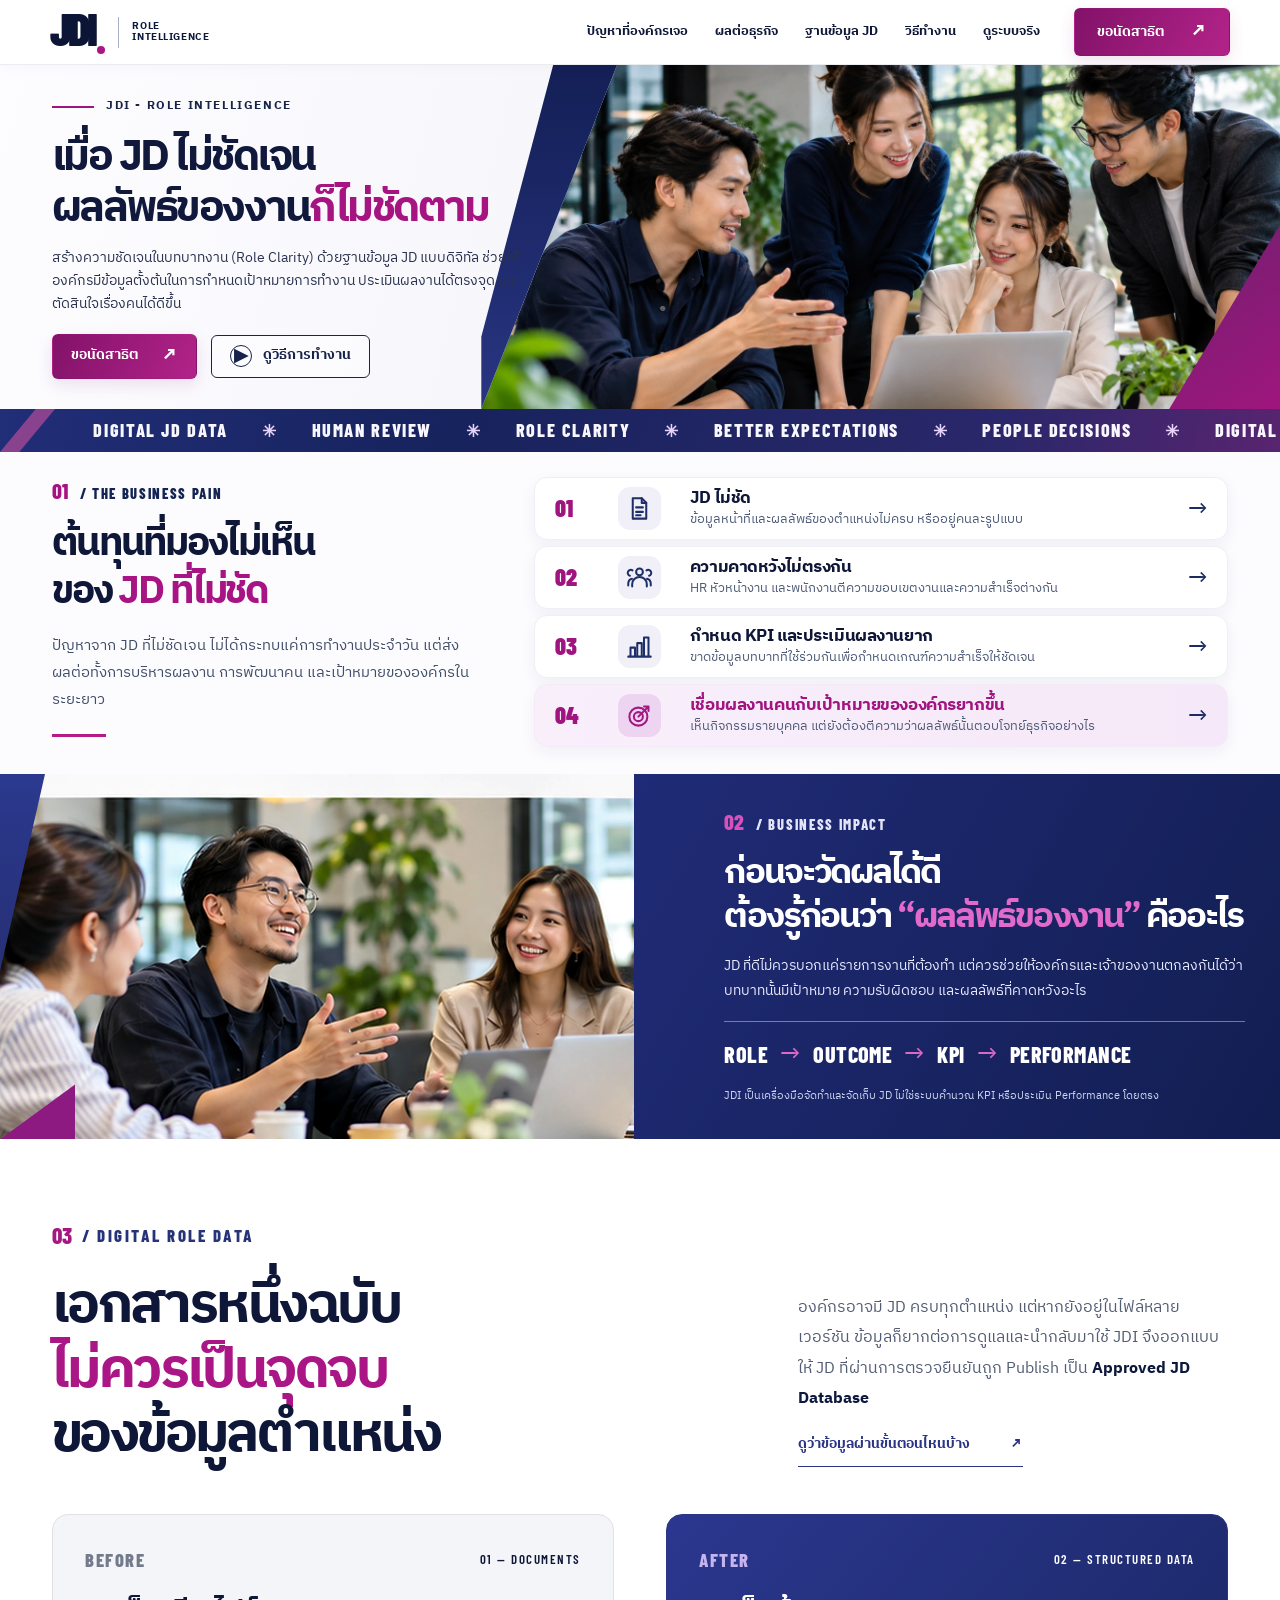
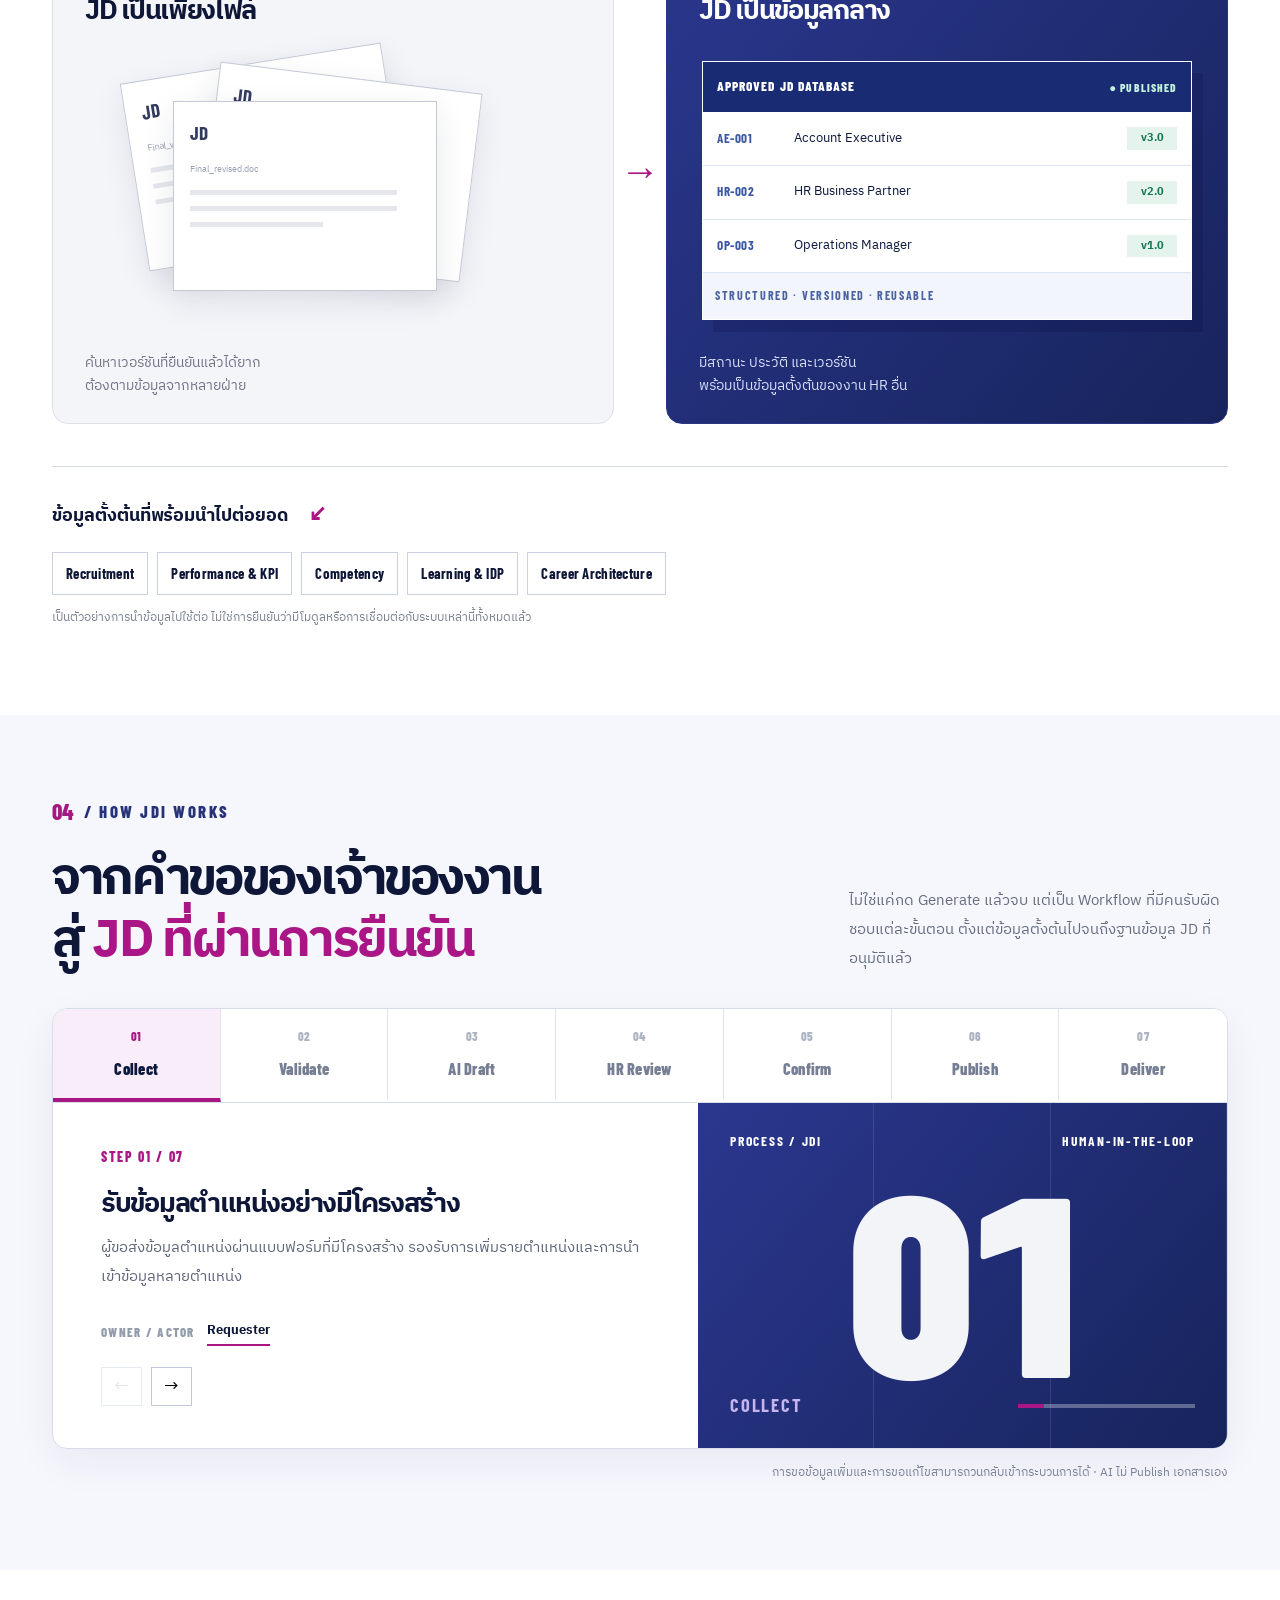
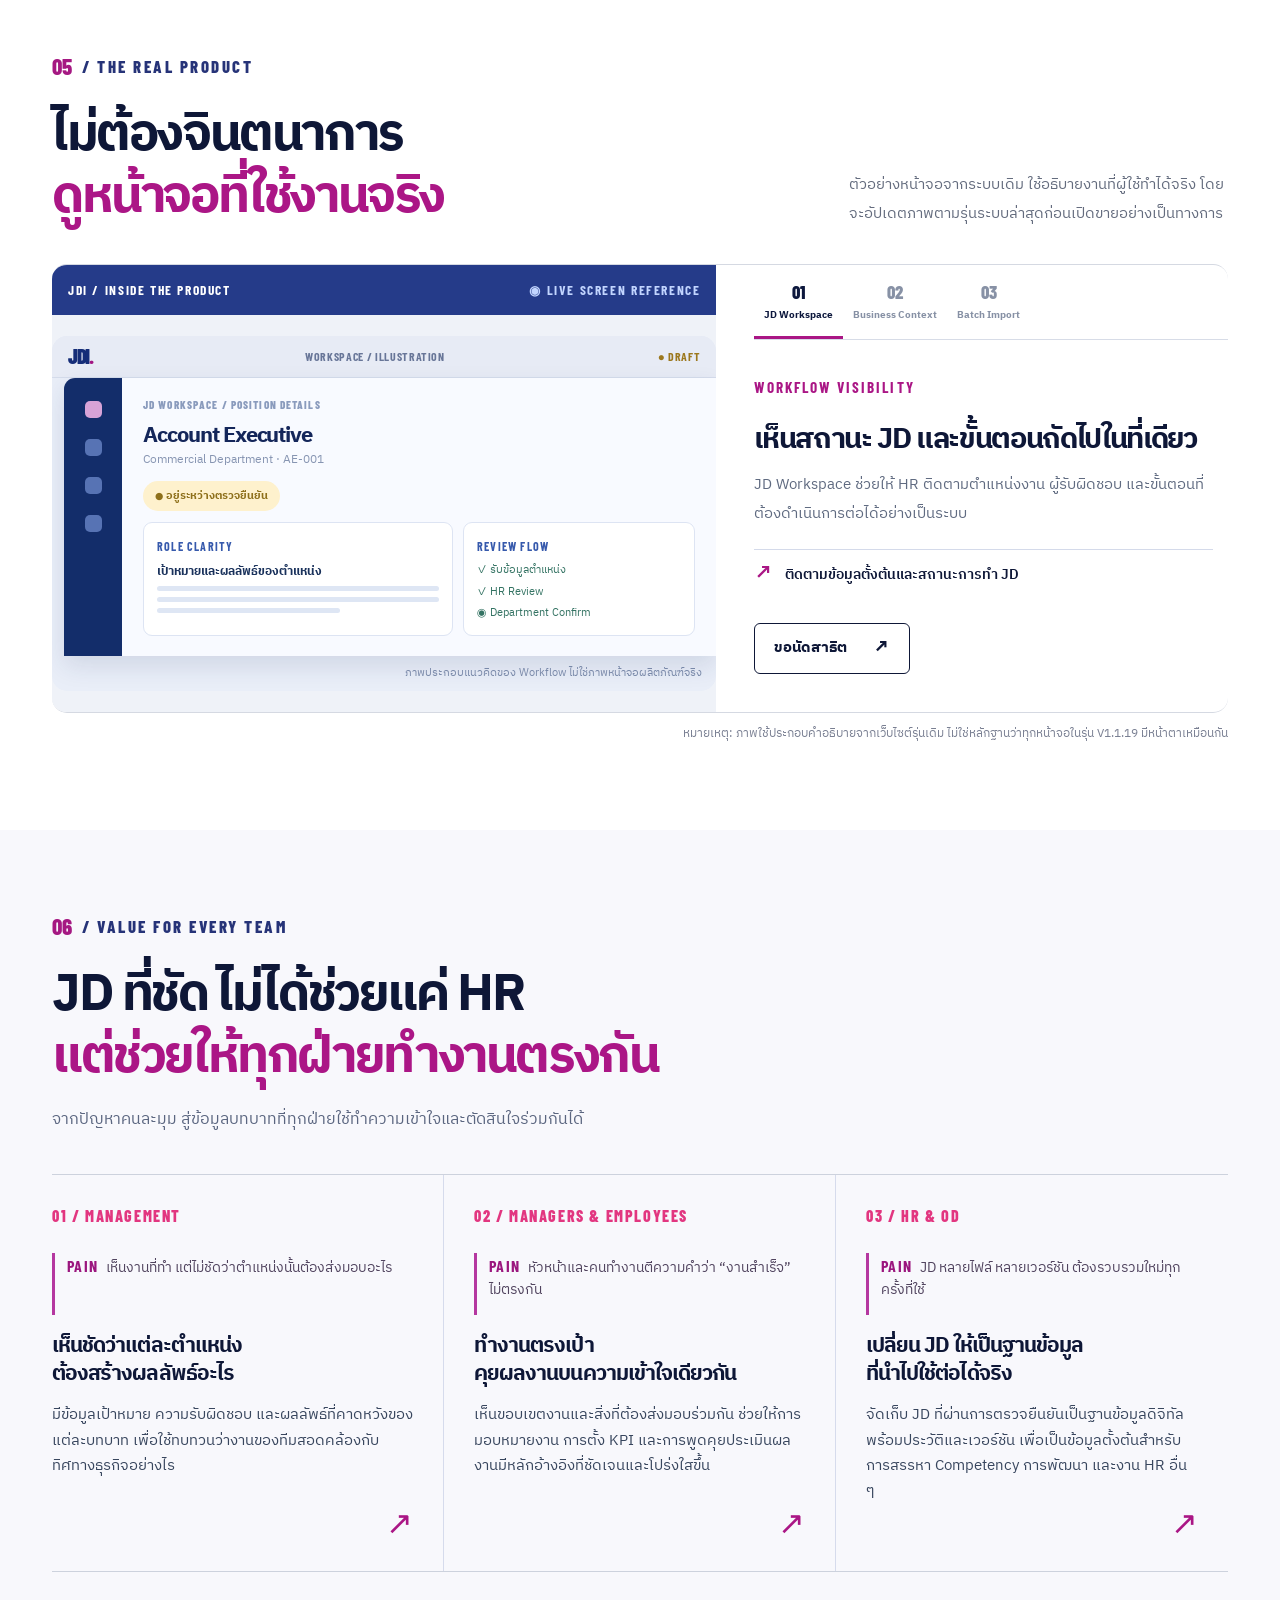
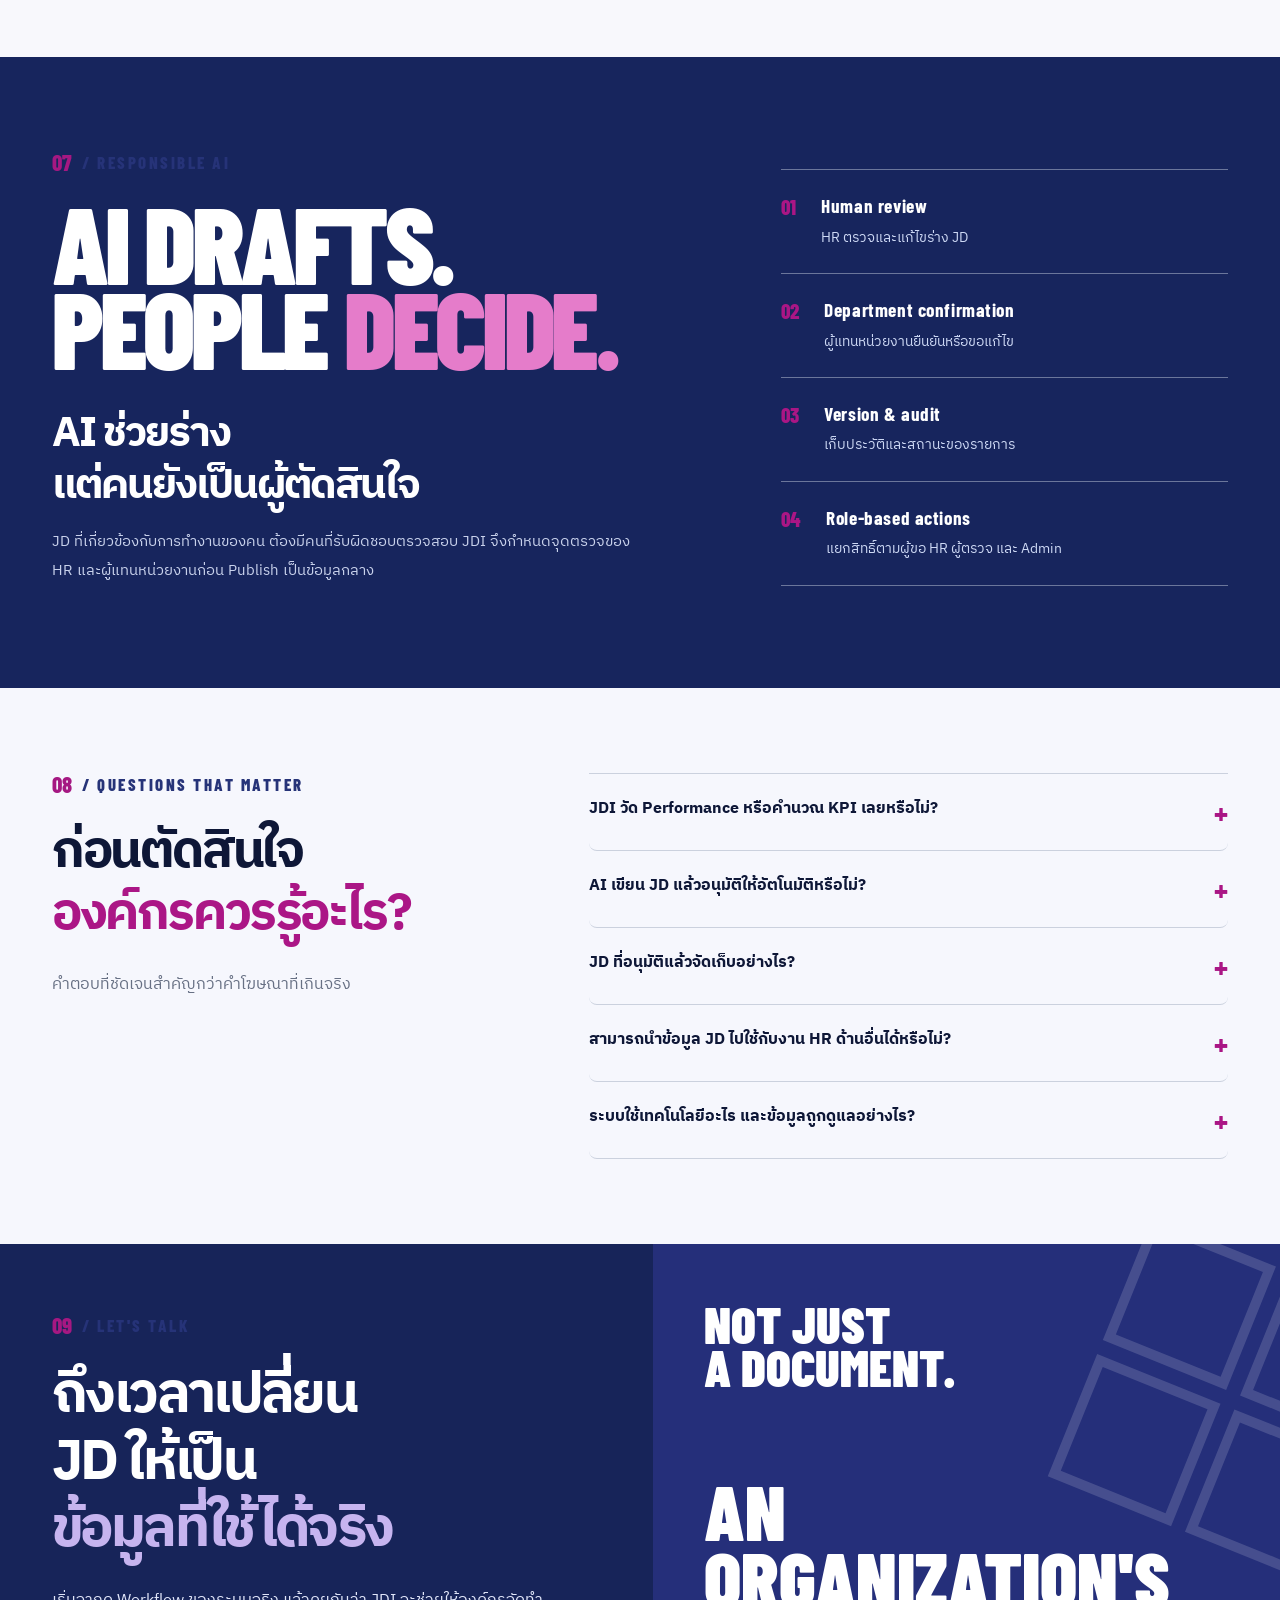
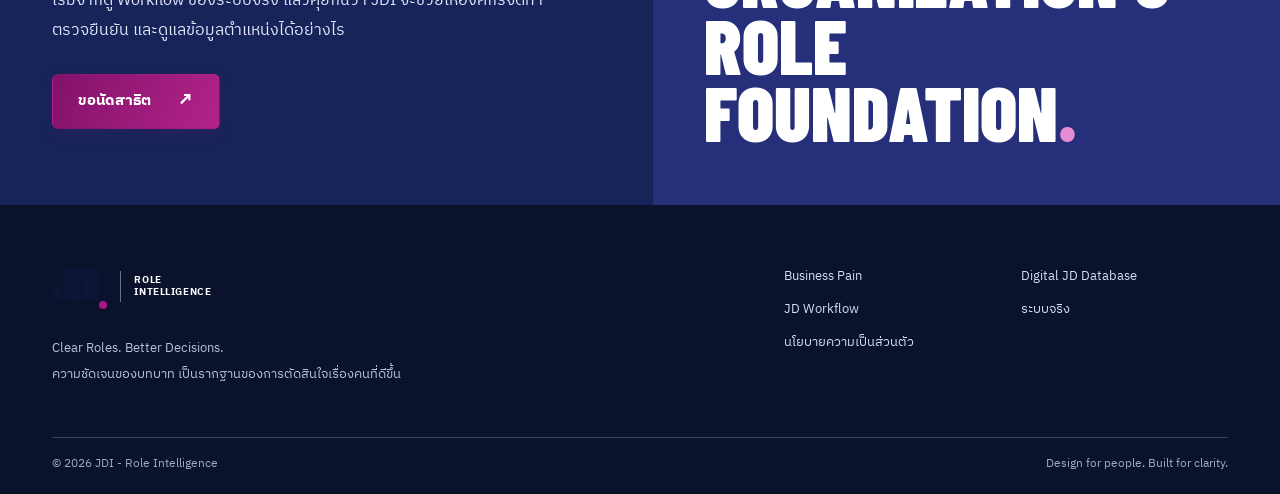
==== commit 03ff57e2: "Add files via upload แก้ไขเรื่อง CTA, Benefit ต่อหลายๆ คน และ ฟอร์มนัดสาธิต" ====
--- a/index.html
+++ b/index.html
@@ -56,7 +56,7 @@
           <h1 id="heroTitle">เมื่อ JD ไม่ชัดเจน<br>ผลลัพธ์ของงาน<span class="v4-highlight">ก็ไม่ชัดตาม</span></h1>
           <p class="v4-hero-description">สร้างความชัดเจนในบทบาทงาน (Role Clarity) ด้วยฐานข้อมูล JD แบบดิจิทัล ช่วยให้องค์กรมีข้อมูลตั้งต้นในการกำหนดเป้าหมายการทำงาน ประเมินผลงานได้ตรงจุด และตัดสินใจเรื่องคนได้ดีขึ้น</p>
           <div class="v4-hero-actions">
-            <button type="button" class="btn btn-pink v4-primary-action" data-open-demo>ขอนัดสาธิตระบบ <span aria-hidden="true">↗</span></button>
+            <button type="button" class="btn btn-pink v4-primary-action" data-open-demo>ขอนัดสาธิต <span aria-hidden="true">↗</span></button>
             <a href="#workflow" class="btn v4-outline-action"><span class="v4-play-symbol" aria-hidden="true">▶</span> ดูวิธีการทำงาน</a>
           </div>
         </div>
@@ -169,22 +169,53 @@
           </div>
           <small>ภาพประกอบแนวคิดของ Workflow ไม่ใช่ภาพหน้าจอผลิตภัณฑ์จริง</small>
         </div></div></div>
-        <div class="product-info" id="product-panel" role="tabpanel" aria-labelledby="product-tab-0"><div class="product-tabs" role="tablist" aria-label="เลือกภาพหน้าจอระบบ"><button role="tab" id="product-tab-0" type="button" data-product="0" class="product-tab is-active" aria-selected="true">01 <span>JD Workspace</span></button><button role="tab" id="product-tab-1" type="button" data-product="1" class="product-tab" aria-selected="false" tabindex="-1">02 <span>Business Context</span></button><button role="tab" id="product-tab-2" type="button" data-product="2" class="product-tab" aria-selected="false" tabindex="-1">03 <span>Batch Import</span></button></div><div class="product-copy"><span class="product-label" id="product-kicker">WORKFLOW VISIBILITY</span><h3 id="product-heading">เห็นสถานะ JD และขั้นตอนถัดไปในที่เดียว</h3><p id="product-description">JD Workspace ช่วยให้ HR ติดตามตำแหน่งงาน ผู้รับผิดชอบ และขั้นตอนที่ต้องดำเนินการต่อได้อย่างเป็นระบบ</p><div class="product-proof"><span>↗</span><span id="product-proof">ติดตามข้อมูลตั้งต้นและสถานะการทำ JD</span></div><button class="btn btn-outline-ink" type="button" data-open-demo>ขอชม Workflow แบบเต็ม ↗</button></div></div>
+        <div class="product-info" id="product-panel" role="tabpanel" aria-labelledby="product-tab-0"><div class="product-tabs" role="tablist" aria-label="เลือกภาพหน้าจอระบบ"><button role="tab" id="product-tab-0" type="button" data-product="0" class="product-tab is-active" aria-selected="true">01 <span>JD Workspace</span></button><button role="tab" id="product-tab-1" type="button" data-product="1" class="product-tab" aria-selected="false" tabindex="-1">02 <span>Business Context</span></button><button role="tab" id="product-tab-2" type="button" data-product="2" class="product-tab" aria-selected="false" tabindex="-1">03 <span>Batch Import</span></button></div><div class="product-copy"><span class="product-label" id="product-kicker">WORKFLOW VISIBILITY</span><h3 id="product-heading">เห็นสถานะ JD และขั้นตอนถัดไปในที่เดียว</h3><p id="product-description">JD Workspace ช่วยให้ HR ติดตามตำแหน่งงาน ผู้รับผิดชอบ และขั้นตอนที่ต้องดำเนินการต่อได้อย่างเป็นระบบ</p><div class="product-proof"><span>↗</span><span id="product-proof">ติดตามข้อมูลตั้งต้นและสถานะการทำ JD</span></div><button class="btn btn-outline-ink" type="button" data-open-demo>ขอนัดสาธิต <span aria-hidden="true">↗</span></button></div></div>
       </div>
       <small class="product-caption">หมายเหตุ: ภาพใช้ประกอบคำอธิบายจากเว็บไซต์รุ่นเดิม ไม่ใช่หลักฐานว่าทุกหน้าจอในรุ่น V1.1.19 มีหน้าตาเหมือนกัน</small></div>
     </section>
 
-    <section class="section audience-section" aria-labelledby="audienceTitle"><div class="container"><div class="audience-head reveal"><div class="section-id"><span>06</span> / VALUE FOR EVERY TEAM</div><h2 id="audienceTitle">คนละบทบาท<br><em>แต่ใช้ข้อมูลชุดเดียวกัน</em></h2></div><div class="audience-grid"><article class="audience-card reveal"><span class="audience-num">01 / MANAGEMENT</span><h3>เห็นความรับผิดชอบและผลลัพธ์ของแต่ละบทบาท</h3><p>มีข้อมูลบทบาทที่ชัดเจนขึ้น เพื่อใช้ประกอบการทบทวนความคาดหวังและความสอดคล้องกับทิศทางธุรกิจ</p><span class="audience-arrow">↗</span></article><article class="audience-card reveal"><span class="audience-num">02 / HR & OD</span><h3>สร้างมาตรฐาน JD และฐานข้อมูลกลาง</h3><p>จากงานจัดทำและตามเอกสารหลายช่องทาง สู่กระบวนการตรวจยืนยันและจัดเก็บที่มีเวอร์ชัน</p><span class="audience-arrow">↗</span></article><article class="audience-card reveal"><span class="audience-num">03 / DEPARTMENT HEADS</span><h3>ร่วมกำหนดสิ่งที่ตำแหน่งต้องส่งมอบ</h3><p>เจ้าของงานให้ข้อมูลและยืนยันเนื้อหาก่อน JD ถูก Publish ช่วยให้ความคาดหวังระหว่างฝ่ายชัดเจนขึ้น</p><span class="audience-arrow">↗</span></article></div></div></section>
+    <section class="section audience-section" id="audience" aria-labelledby="audienceTitle">
+      <div class="container">
+        <div class="audience-head reveal">
+          <div class="section-id"><span>06</span> / VALUE FOR EVERY TEAM</div>
+          <h2 id="audienceTitle">JD ที่ชัด ไม่ได้ช่วยแค่ HR<br><em>แต่ช่วยให้ทุกฝ่ายทำงานตรงกัน</em></h2>
+          <p class="audience-intro">จากปัญหาคนละมุม สู่ข้อมูลบทบาทที่ทุกฝ่ายใช้ทำความเข้าใจและตัดสินใจร่วมกันได้</p>
+        </div>
+        <div class="audience-grid">
+          <article class="audience-card reveal">
+            <span class="audience-num">01 / MANAGEMENT</span>
+            <p class="audience-pain"><strong>PAIN</strong> เห็นงานที่ทำ แต่ไม่ชัดว่าตำแหน่งนั้นต้องส่งมอบอะไร</p>
+            <h3>เห็นชัดว่าแต่ละตำแหน่ง<br>ต้องสร้างผลลัพธ์อะไร</h3>
+            <p class="audience-value">มีข้อมูลเป้าหมาย ความรับผิดชอบ และผลลัพธ์ที่คาดหวังของแต่ละบทบาท เพื่อใช้ทบทวนว่างานของทีมสอดคล้องกับทิศทางธุรกิจอย่างไร</p>
+            <span class="audience-arrow" aria-hidden="true">↗</span>
+          </article>
+          <article class="audience-card reveal">
+            <span class="audience-num">02 / MANAGERS &amp; EMPLOYEES</span>
+            <p class="audience-pain"><strong>PAIN</strong> หัวหน้าและคนทำงานตีความคำว่า “งานสำเร็จ” ไม่ตรงกัน</p>
+            <h3>ทำงานตรงเป้า<br>คุยผลงานบนความเข้าใจเดียวกัน</h3>
+            <p class="audience-value">เห็นขอบเขตงานและสิ่งที่ต้องส่งมอบร่วมกัน ช่วยให้การมอบหมายงาน การตั้ง KPI และการพูดคุยประเมินผลงานมีหลักอ้างอิงที่ชัดเจนและโปร่งใสขึ้น</p>
+            <span class="audience-arrow" aria-hidden="true">↗</span>
+          </article>
+          <article class="audience-card reveal">
+            <span class="audience-num">03 / HR &amp; OD</span>
+            <p class="audience-pain"><strong>PAIN</strong> JD หลายไฟล์ หลายเวอร์ชัน ต้องรวบรวมใหม่ทุกครั้งที่ใช้</p>
+            <h3>เปลี่ยน JD ให้เป็นฐานข้อมูล<br>ที่นำไปใช้ต่อได้จริง</h3>
+            <p class="audience-value">จัดเก็บ JD ที่ผ่านการตรวจยืนยันเป็นฐานข้อมูลดิจิทัล พร้อมประวัติและเวอร์ชัน เพื่อเป็นข้อมูลตั้งต้นสำหรับการสรรหา Competency การพัฒนา และงาน HR อื่น ๆ</p>
+            <span class="audience-arrow" aria-hidden="true">↗</span>
+          </article>
+        </div>
+      </div>
+    </section>
 
     <section class="governance-section" id="governance" aria-labelledby="govTitle"><div class="container gov-layout"><div class="gov-head reveal"><div class="section-id section-id-light"><span>07</span> / RESPONSIBLE AI</div><div class="gov-en">AI DRAFTS.<br>PEOPLE <em>DECIDE.</em></div><h2 id="govTitle">AI ช่วยร่าง<br>แต่คนยังเป็นผู้ตัดสินใจ</h2><p>JD ที่เกี่ยวข้องกับการทำงานของคน ต้องมีคนที่รับผิดชอบตรวจสอบ JDI จึงกำหนดจุดตรวจของ HR และผู้แทนหน่วยงานก่อน Publish เป็นข้อมูลกลาง</p></div><div class="gov-steps reveal"><div><span>01</span><p><strong>Human review</strong><br>HR ตรวจและแก้ไขร่าง JD</p></div><div><span>02</span><p><strong>Department confirmation</strong><br>ผู้แทนหน่วยงานยืนยันหรือขอแก้ไข</p></div><div><span>03</span><p><strong>Version & audit</strong><br>เก็บประวัติและสถานะของรายการ</p></div><div><span>04</span><p><strong>Role-based actions</strong><br>แยกสิทธิ์ตามผู้ขอ HR ผู้ตรวจ และ Admin</p></div></div></div></section>
 
     <section class="section faq-section" id="faq" aria-labelledby="faqTitle"><div class="container faq-layout"><div class="reveal"><div class="section-id"><span>08</span> / QUESTIONS THAT MATTER</div><h2 id="faqTitle">ก่อนตัดสินใจ<br><em>องค์กรควรรู้อะไร?</em></h2><p>คำตอบที่ชัดเจนสำคัญกว่าคำโฆษณาที่เกินจริง</p></div><div class="faq-list reveal"><details><summary>JDI วัด Performance หรือคำนวณ KPI เลยหรือไม่?<span>+</span></summary><p>ยังไม่ใช่ระบบประเมินผลงานหรือคำนวณ KPI โดยตรง แต่ช่วยจัดทำข้อมูลบทบาท งาน ผลลัพธ์ที่คาดหวัง และ Competency เพื่อใช้เป็นฐานข้อมูลในการกำหนด KPI และการบริหารผลงานในกระบวนการอื่นได้</p></details><details><summary>AI เขียน JD แล้วอนุมัติให้อัตโนมัติหรือไม่?<span>+</span></summary><p>ไม่ ระบบใช้ AI ช่วยสร้างร่าง โดย HR ตรวจและแก้ไข และมีผู้แทนหน่วยงานยืนยันหรือขอแก้ไขก่อน HR Finalize และ Publish</p></details><details><summary>JD ที่อนุมัติแล้วจัดเก็บอย่างไร?<span>+</span></summary><p>จัดเก็บใน Approved JD Database พร้อมประวัติ Version Snapshot และ Workflow ที่รองรับการเริ่มรอบแก้ไขใหม่โดยไม่ทำลายประวัติเดิม</p></details><details><summary>สามารถนำข้อมูล JD ไปใช้กับงาน HR ด้านอื่นได้หรือไม่?<span>+</span></summary><p>ข้อมูล JD ที่มีโครงสร้างสามารถเป็นข้อมูลตั้งต้นสำหรับ Recruitment, KPI, Competency และงานด้านบุคคลอื่นได้ ส่วนการเชื่อมต่อระบบภายนอกต้องพิจารณาขอบเขตและความพร้อมเป็นกรณีไป</p></details><details><summary>ระบบใช้เทคโนโลยีอะไร และข้อมูลถูกดูแลอย่างไร?<span>+</span></summary><p>ระบบปัจจุบันมีสถาปัตยกรรมบน Google Workspace และรองรับ AI Provider ตามการตั้งค่าการติดตั้ง รูปแบบการจัดเก็บ สิทธิ์ผู้ใช้ และการประมวลผลข้อมูลควรตรวจสอบร่วมกันในขั้นตอนประเมินการใช้งานองค์กร</p></details></div></div></section>
 
-    <section class="contact-section" id="contact" aria-labelledby="contactTitle"><div class="contact-copy reveal"><div class="section-id section-id-light"><span>09</span> / LET'S TALK</div><h2 id="contactTitle">ถึงเวลาเปลี่ยน<br>JD ให้เป็น<br><em>ข้อมูลที่ใช้ได้จริง</em></h2><p>เริ่มจากดู Workflow ของระบบจริง แล้วคุยกันว่า JDI จะช่วยให้องค์กรจัดทำ ตรวจยืนยัน และดูแลข้อมูลตำแหน่งได้อย่างไร</p><button type="button" class="btn btn-pink btn-large" data-open-demo>นัดสาธิต JDI <span>↗</span></button></div><div class="contact-art" aria-hidden="true"><span>NOT JUST<br>A DOCUMENT.</span><strong>AN ORGANIZATION'S<br>ROLE FOUNDATION<span>.</span></strong><div class="contact-marks"><i></i><i></i><i></i><i></i></div></div></section>
+    <section class="contact-section" id="contact" aria-labelledby="contactTitle"><div class="contact-copy reveal"><div class="section-id section-id-light"><span>09</span> / LET'S TALK</div><h2 id="contactTitle">ถึงเวลาเปลี่ยน<br>JD ให้เป็น<br><em>ข้อมูลที่ใช้ได้จริง</em></h2><p>เริ่มจากดู Workflow ของระบบจริง แล้วคุยกันว่า JDI จะช่วยให้องค์กรจัดทำ ตรวจยืนยัน และดูแลข้อมูลตำแหน่งได้อย่างไร</p><button type="button" class="btn btn-pink btn-large" data-open-demo>ขอนัดสาธิต <span aria-hidden="true">↗</span></button></div><div class="contact-art" aria-hidden="true"><span>NOT JUST<br>A DOCUMENT.</span><strong>AN ORGANIZATION'S<br>ROLE FOUNDATION<span>.</span></strong><div class="contact-marks"><i></i><i></i><i></i><i></i></div></div></section>
   </main>
 
   <footer class="site-footer"><div class="container footer-grid"><div><a class="brand brand-footer" href="#top"><span class="brand-name">JDI<span class="brand-dot">.</span></span><span class="brand-divider"></span><span class="brand-tag">ROLE<br>INTELLIGENCE</span></a><p>Clear Roles. Better Decisions.<br>ความชัดเจนของบทบาท เป็นรากฐานของการตัดสินใจเรื่องคนที่ดีขึ้น</p></div><div class="footer-links"><a href="#pain">Business Pain</a><a href="#database">Digital JD Database</a><a href="#workflow">JD Workflow</a><a href="#product">ระบบจริง</a><a href="privacy.html">นโยบายความเป็นส่วนตัว</a></div></div><div class="container footer-bottom"><span>© <span id="currentYear">2026</span> JDI - Role Intelligence</span><span>Design for people. Built for clarity.</span></div></footer>
 
-  <dialog id="demoDialog" class="demo-dialog" aria-labelledby="demoTitle"><div class="dialog-head"><div><div class="section-id"><span>DEMO</span> / ROLE INTELLIGENCE</div><h2 id="demoTitle">นัดดูระบบ JDI</h2><p>เล่าให้เราฟังสั้น ๆ ว่าองค์กรกำลังเจอปัญหาอะไรเกี่ยวกับ JD</p></div><button type="button" class="dialog-close" id="closeDemo" aria-label="ปิดแบบฟอร์ม">×</button></div><form id="demoForm" class="demo-form" method="post" target="leadSubmissionFrame" novalidate><input class="honeypot" type="text" name="company_website" tabindex="-1" aria-hidden="true" autocomplete="off"><label>ชื่อผู้ติดต่อ <i>*</i><input name="name" type="text" autocomplete="name" required placeholder="ชื่อ–นามสกุล"></label><label>บริษัท / องค์กร <i>*</i><input name="company" type="text" autocomplete="organization" required placeholder="ชื่อบริษัท"></label><label>อีเมลสำหรับติดต่อกลับ <i>*</i><input name="email" type="email" autocomplete="email" required placeholder="name@company.com"></label><label>เบอร์โทรศัพท์<input name="phone" type="tel" autocomplete="tel" placeholder="ไม่บังคับ"></label><label class="full-field">เรื่องที่อยากแก้ไขก่อน<select name="pain_focus"><option value="">เลือกหัวข้อ (ไม่บังคับ)</option><option value="role-clarity">JD / บทบาทไม่ชัดเจน</option><option value="performance">ต้องการข้อมูลตั้งต้นสำหรับ KPI / Performance</option><option value="digital-database">ต้องการฐานข้อมูล JD ดิจิทัล</option><option value="workflow">ต้องการ Workflow ตรวจและอนุมัติ JD</option><option value="other">อื่น ๆ</option></select></label><label class="full-field">ข้อความเพิ่มเติม (ไม่บังคับ)<textarea name="additional_message" rows="3" placeholder="เช่น มี JD 150 ตำแหน่ง ต้องการยกระดับมาตรฐานทั้งองค์กร"></textarea></label><label class="consent full-field"><input name="consent" type="checkbox" value="accepted" required><span>ยินยอมให้ใช้ข้อมูลเพื่อติดต่อกลับเกี่ยวกับ JDI โดยได้อ่าน <a href="privacy.html" target="_blank" rel="noopener">นโยบายความเป็นส่วนตัว</a></span></label><input type="hidden" name="inquiry_type" value="trial"><input type="hidden" name="role" value=""><input type="hidden" name="organization_size" value=""><input type="hidden" name="message_body"><input type="hidden" name="message"><input type="hidden" name="source" value="jdi-editorial-v4"><input type="hidden" name="request_id"><input type="hidden" name="page_url"><input type="hidden" name="user_agent"><div class="form-bottom full-field"><p id="formStatus" role="status" aria-live="polite"></p><button type="submit" class="btn btn-pink" id="submitDemo">ส่งคำขอเดโม <span>↗</span></button></div></form><iframe name="leadSubmissionFrame" title="การส่งคำขอเดโม" hidden></iframe></dialog>
+  <dialog id="demoDialog" class="demo-dialog" aria-labelledby="demoTitle"><div class="dialog-head"><div><div class="section-id"><span>DEMO</span> / JDI</div><h2 id="demoTitle">ขอนัดสาธิต</h2><p>เล่าให้เราฟังสั้น ๆ ว่าองค์กรกำลังเจอปัญหาอะไรเกี่ยวกับ JD</p></div><button type="button" class="dialog-close" id="closeDemo" aria-label="ปิดแบบฟอร์ม">×</button></div><form id="demoForm" class="demo-form" method="post" target="leadSubmissionFrame" novalidate><input class="honeypot" type="text" name="company_website" tabindex="-1" aria-hidden="true" autocomplete="off"><label><span class="form-field-label">ชื่อผู้ติดต่อ <span class="required-mark" aria-hidden="true">*</span></span><input name="name" type="text" autocomplete="name" required placeholder="ชื่อ–นามสกุล"></label><label><span class="form-field-label">บริษัท / องค์กร <span class="required-mark" aria-hidden="true">*</span></span><input name="company" type="text" autocomplete="organization" required placeholder="ชื่อบริษัท"></label><label><span class="form-field-label">อีเมลสำหรับติดต่อกลับ <span class="required-mark" aria-hidden="true">*</span></span><input name="email" type="email" autocomplete="email" required placeholder="name@company.com"></label><label><span class="form-field-label">เบอร์โทรศัพท์</span><input name="phone" type="tel" autocomplete="tel" placeholder="ไม่บังคับ"></label><label class="full-field"><span class="form-field-label">เรื่องที่อยากแก้ไขก่อน</span><select name="pain_focus"><option value="">เลือกหัวข้อ (ไม่บังคับ)</option><option value="role-clarity">JD / บทบาทไม่ชัดเจน</option><option value="performance">ต้องการข้อมูลตั้งต้นสำหรับ KPI / Performance</option><option value="digital-database">ต้องการฐานข้อมูล JD ดิจิทัล</option><option value="workflow">ต้องการ Workflow ตรวจและอนุมัติ JD</option><option value="other">อื่น ๆ</option></select></label><label class="full-field"><span class="form-field-label">ข้อความเพิ่มเติม (ไม่บังคับ)</span><textarea name="additional_message" rows="3" placeholder="เช่น มี JD 150 ตำแหน่ง ต้องการยกระดับมาตรฐานทั้งองค์กร"></textarea></label><label class="consent full-field"><input name="consent" type="checkbox" value="accepted" required><span>ยินยอมให้ใช้ข้อมูลเพื่อติดต่อกลับเกี่ยวกับ JDI โดยได้อ่าน <a href="privacy.html" target="_blank" rel="noopener">นโยบายความเป็นส่วนตัว</a></span></label><input type="hidden" name="inquiry_type" value="trial"><input type="hidden" name="role" value=""><input type="hidden" name="organization_size" value=""><input type="hidden" name="message_body"><input type="hidden" name="message"><input type="hidden" name="source" value="jdi-editorial-v4-1"><input type="hidden" name="request_id"><input type="hidden" name="page_url"><input type="hidden" name="user_agent"><div class="form-bottom full-field"><p id="formStatus" role="status" aria-live="polite"></p><button type="submit" class="btn btn-pink" id="submitDemo">ส่งคำขอนัดสาธิต <span aria-hidden="true">↗</span></button></div></form><iframe name="leadSubmissionFrame" title="การส่งคำขอเดโม" hidden></iframe></dialog>
 </body>
 </html>
--- a/styles.css
+++ b/styles.css
@@ -337,3 +337,40 @@
   .v4-ui-cards strong {font-size:.62rem}
   .v4-ui-cards span {font-size:.6rem}
 }
+
+
+/* ======================================================================
+   JDI V4.1 — commercial copy, form label alignment, marquee layering
+   ====================================================================== */
+/* Keep the moving words visually ABOVE the decorative magenta diagonal. */
+.v4-keyword-strip::before {z-index:1;pointer-events:none}
+.v4-keyword-track {position:relative;z-index:2}
+.v4-keyword-track span,.v4-keyword-track b {position:relative;z-index:2}
+
+/* Required mark stays on the same line as its field label, not as a separate flex row. */
+.demo-form label .form-field-label {display:inline-flex;align-items:baseline;gap:5px;max-width:100%;font-size:.86rem;font-weight:700;line-height:1.5;white-space:normal}
+.demo-form .form-field-label .required-mark {display:inline-block;color:var(--pink);font-weight:700;line-height:1;flex:none}
+
+/* Buyer-specific commercial value: make the before-pain and after-value distinct. */
+.audience-head {margin-bottom:40px}
+.audience-head h2 {max-width:1060px;text-wrap:balance}
+.audience-intro {margin-top:17px;max-width:780px;color:#5b6680;font-size:1rem;line-height:1.75}
+.audience-card {min-height:375px;padding:27px 30px 67px 0}
+.audience-card:not(:first-child) {padding-left:30px}
+.audience-pain {margin-top:20px;min-height:62px;font-size:.9rem!important;line-height:1.58!important;color:#51445f!important;max-width:350px;border-left:3px solid #b537a0;padding-left:12px}
+.audience-pain strong {font-family:'Barlow Condensed','IBM Plex Sans Thai',sans-serif;letter-spacing:.08em;font-size:1rem;color:#9b167e;margin-right:5px}
+.audience-card h3 {font-size:clamp(1.24rem,1.63vw,1.56rem);line-height:1.34;letter-spacing:-.045em;margin:18px 0 14px;max-width:380px}
+.audience-card .audience-value {color:#38465e;line-height:1.7;font-size:.93rem;max-width:380px}
+.audience-card:hover {background:linear-gradient(180deg,rgba(248,244,253,.62),rgba(248,244,253,0) 70%)}
+@media(max-width:800px){
+  .audience-card,.audience-card:not(:first-child){min-height:0;padding:24px 25px 62px 0}
+  .audience-pain{min-height:0;margin-top:13px}
+  .audience-card h3{margin-top:15px;font-size:1.5rem}
+}
+@media(max-width:540px){
+  .audience-head h2{font-size:clamp(2.15rem,8.2vw,2.67rem)}
+  .audience-intro{font-size:.9rem}
+  .audience-card h3{font-size:1.37rem}
+  .audience-card .audience-value{font-size:.92rem}
+  .demo-form label .form-field-label{font-size:.86rem}
+}
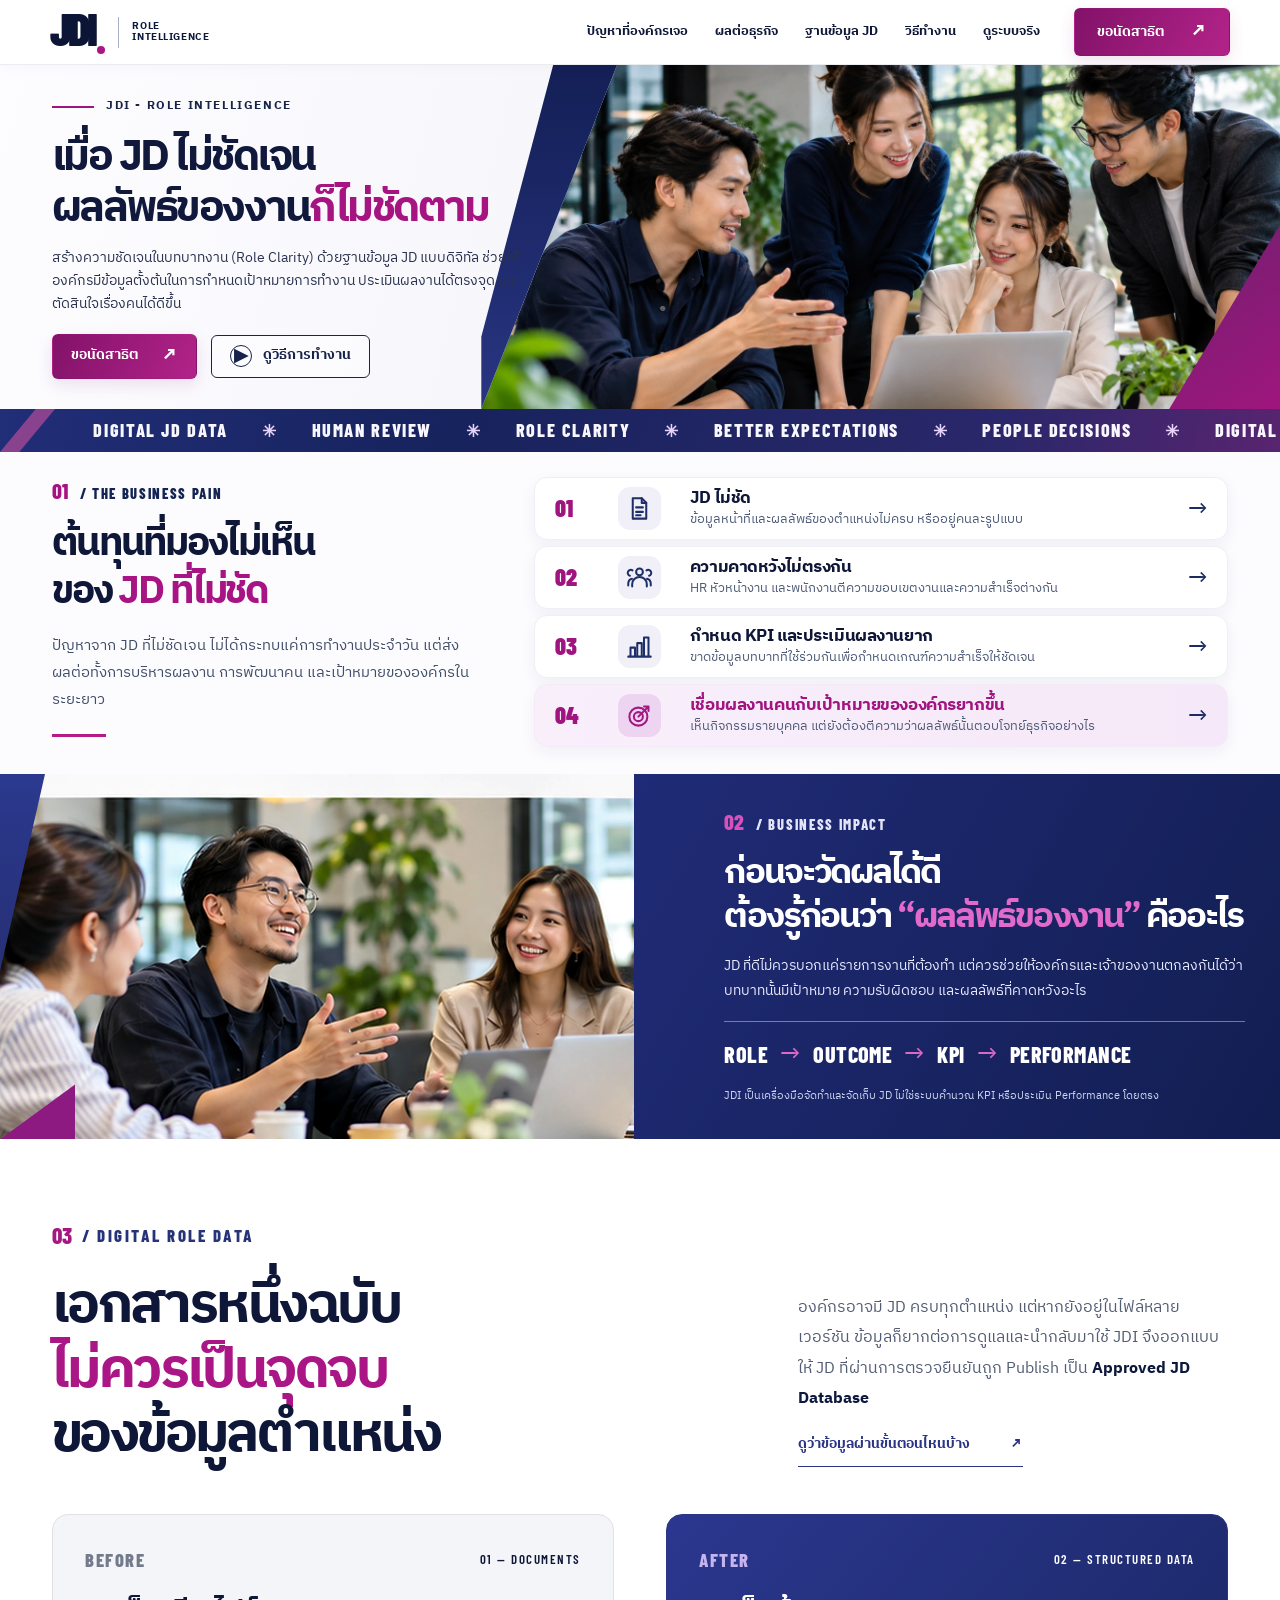
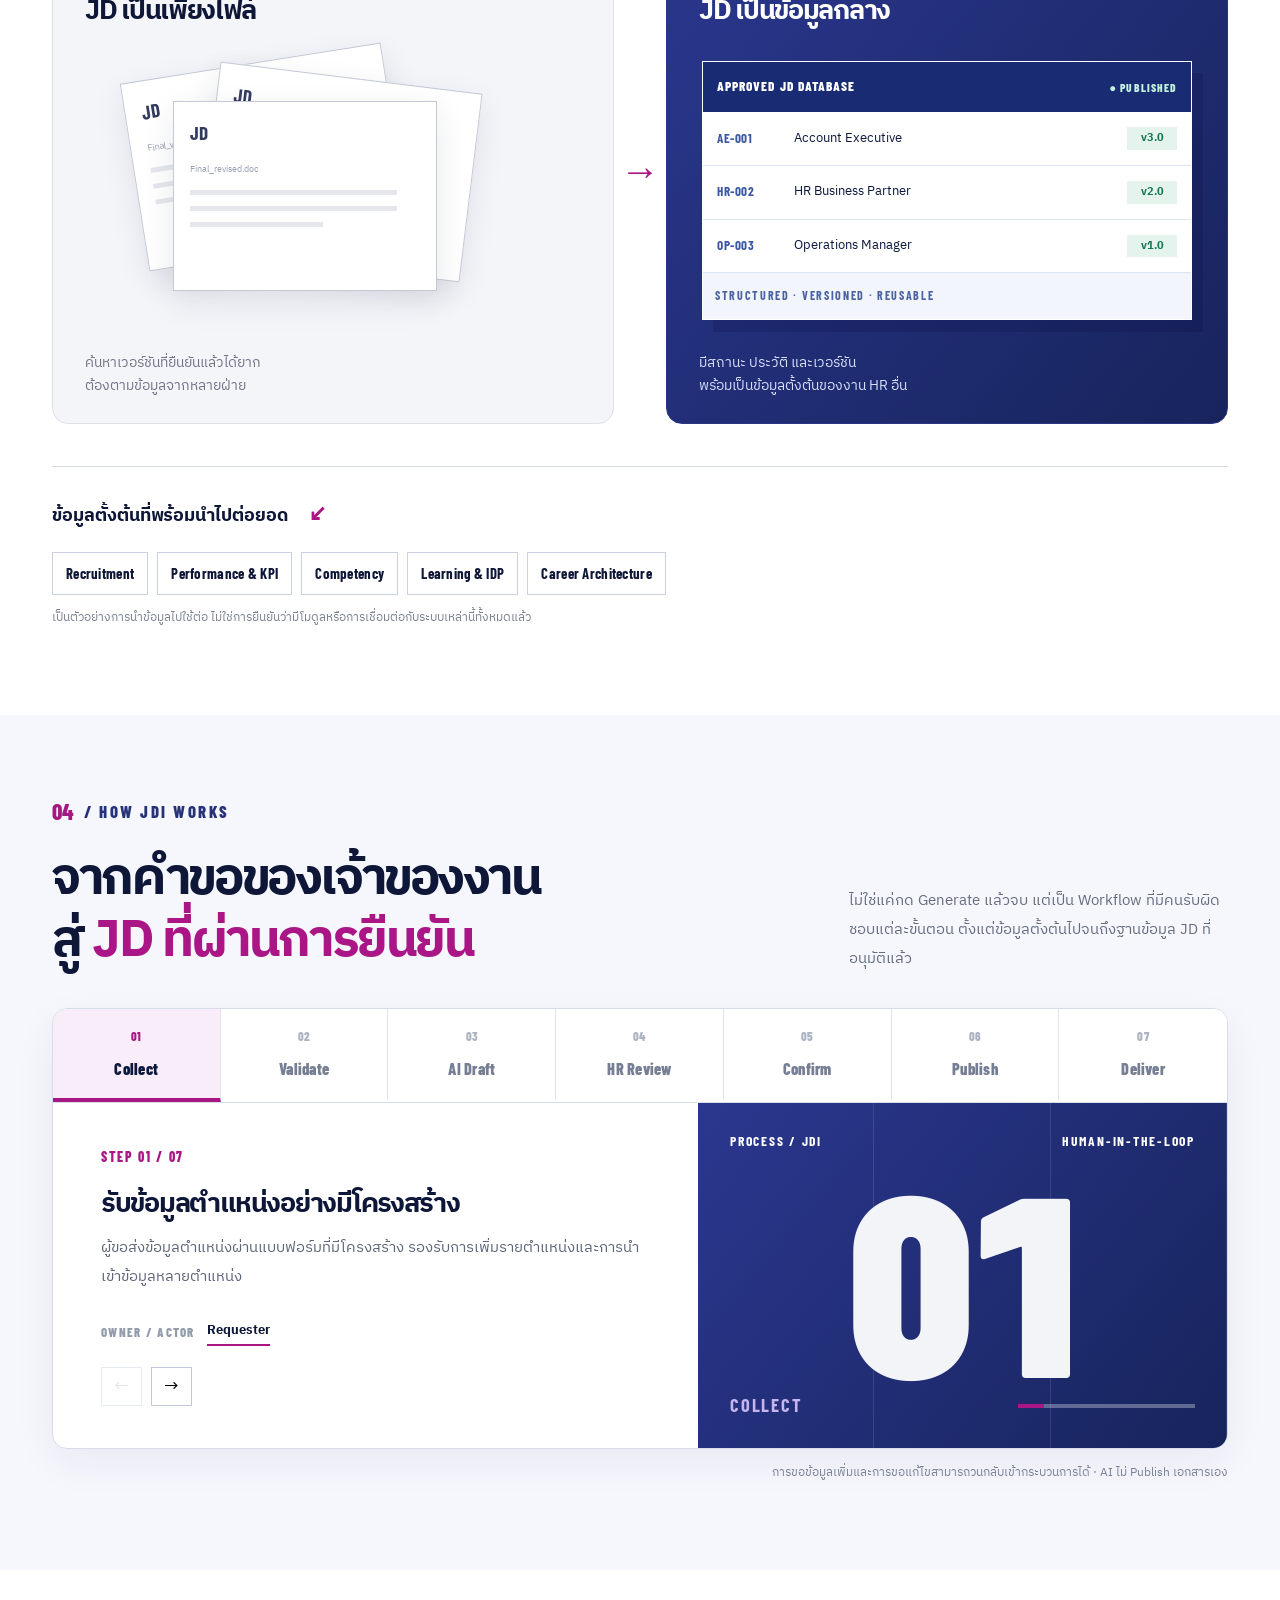
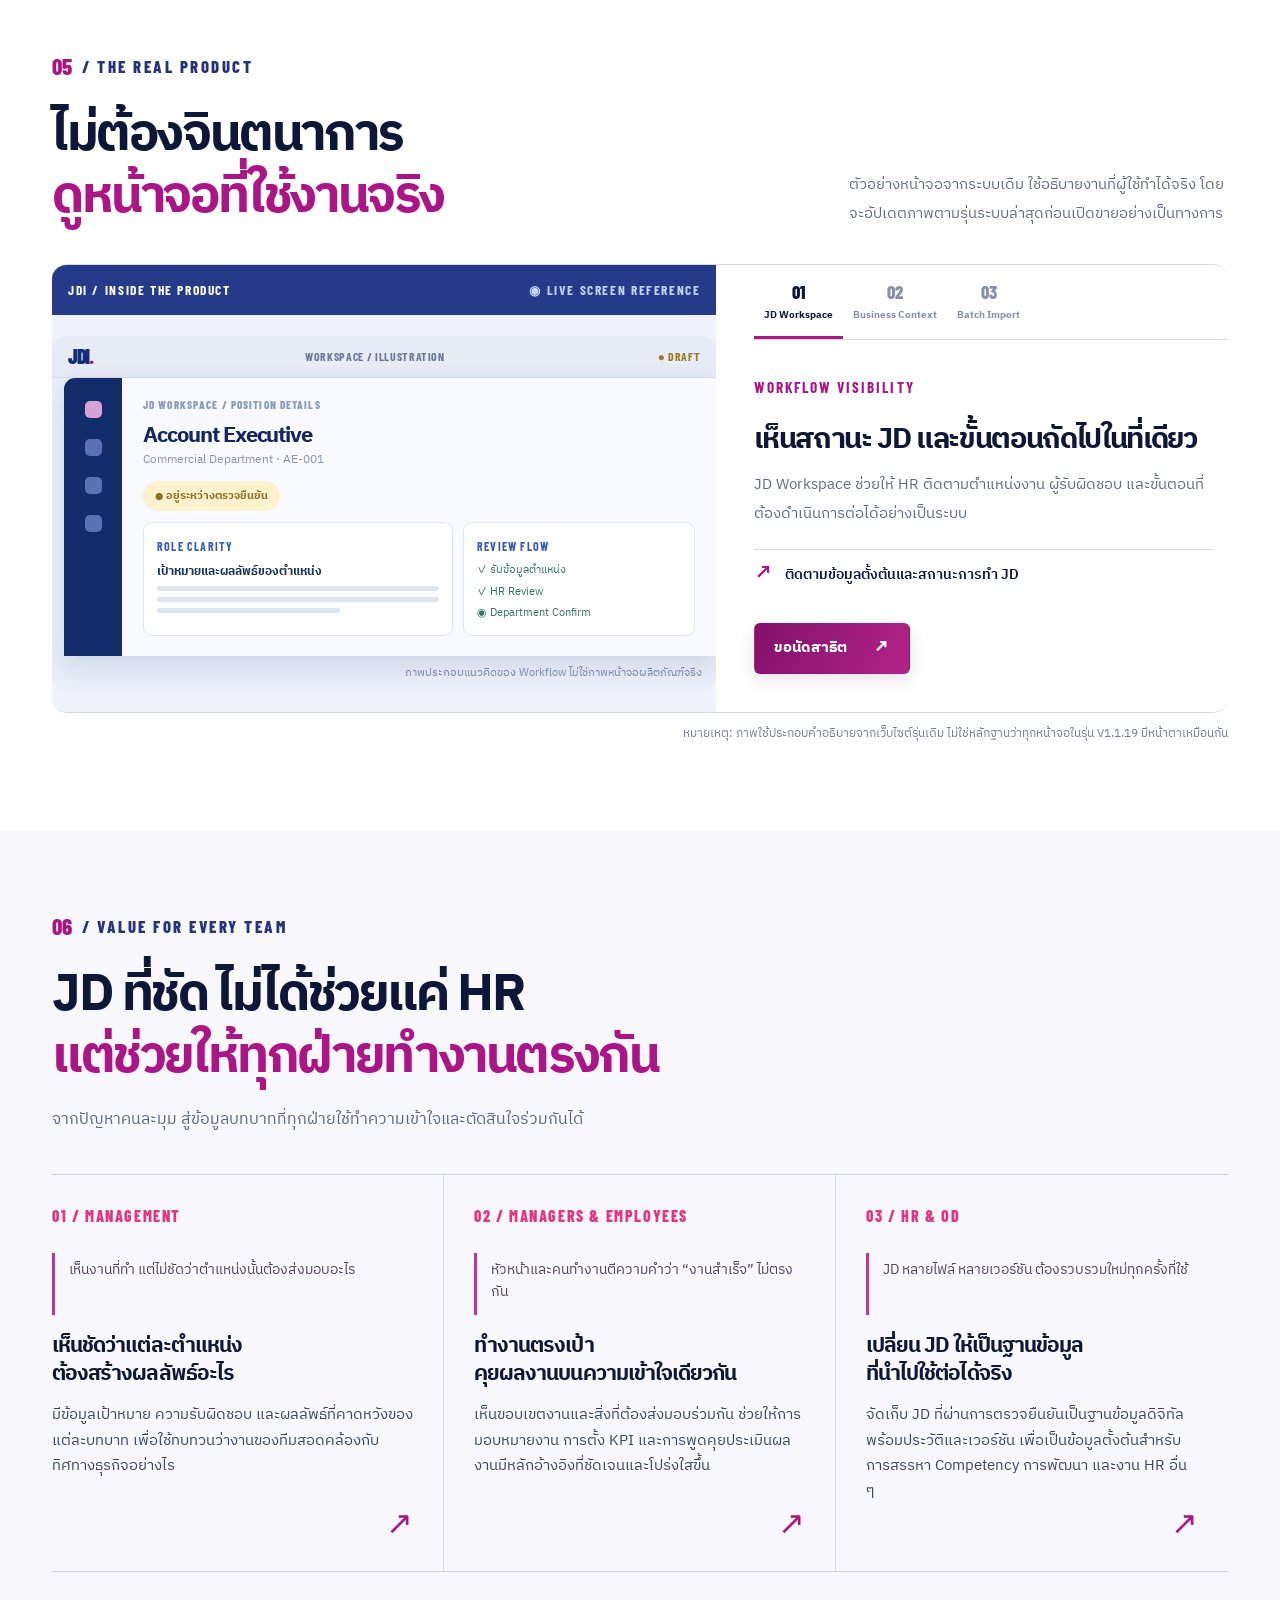
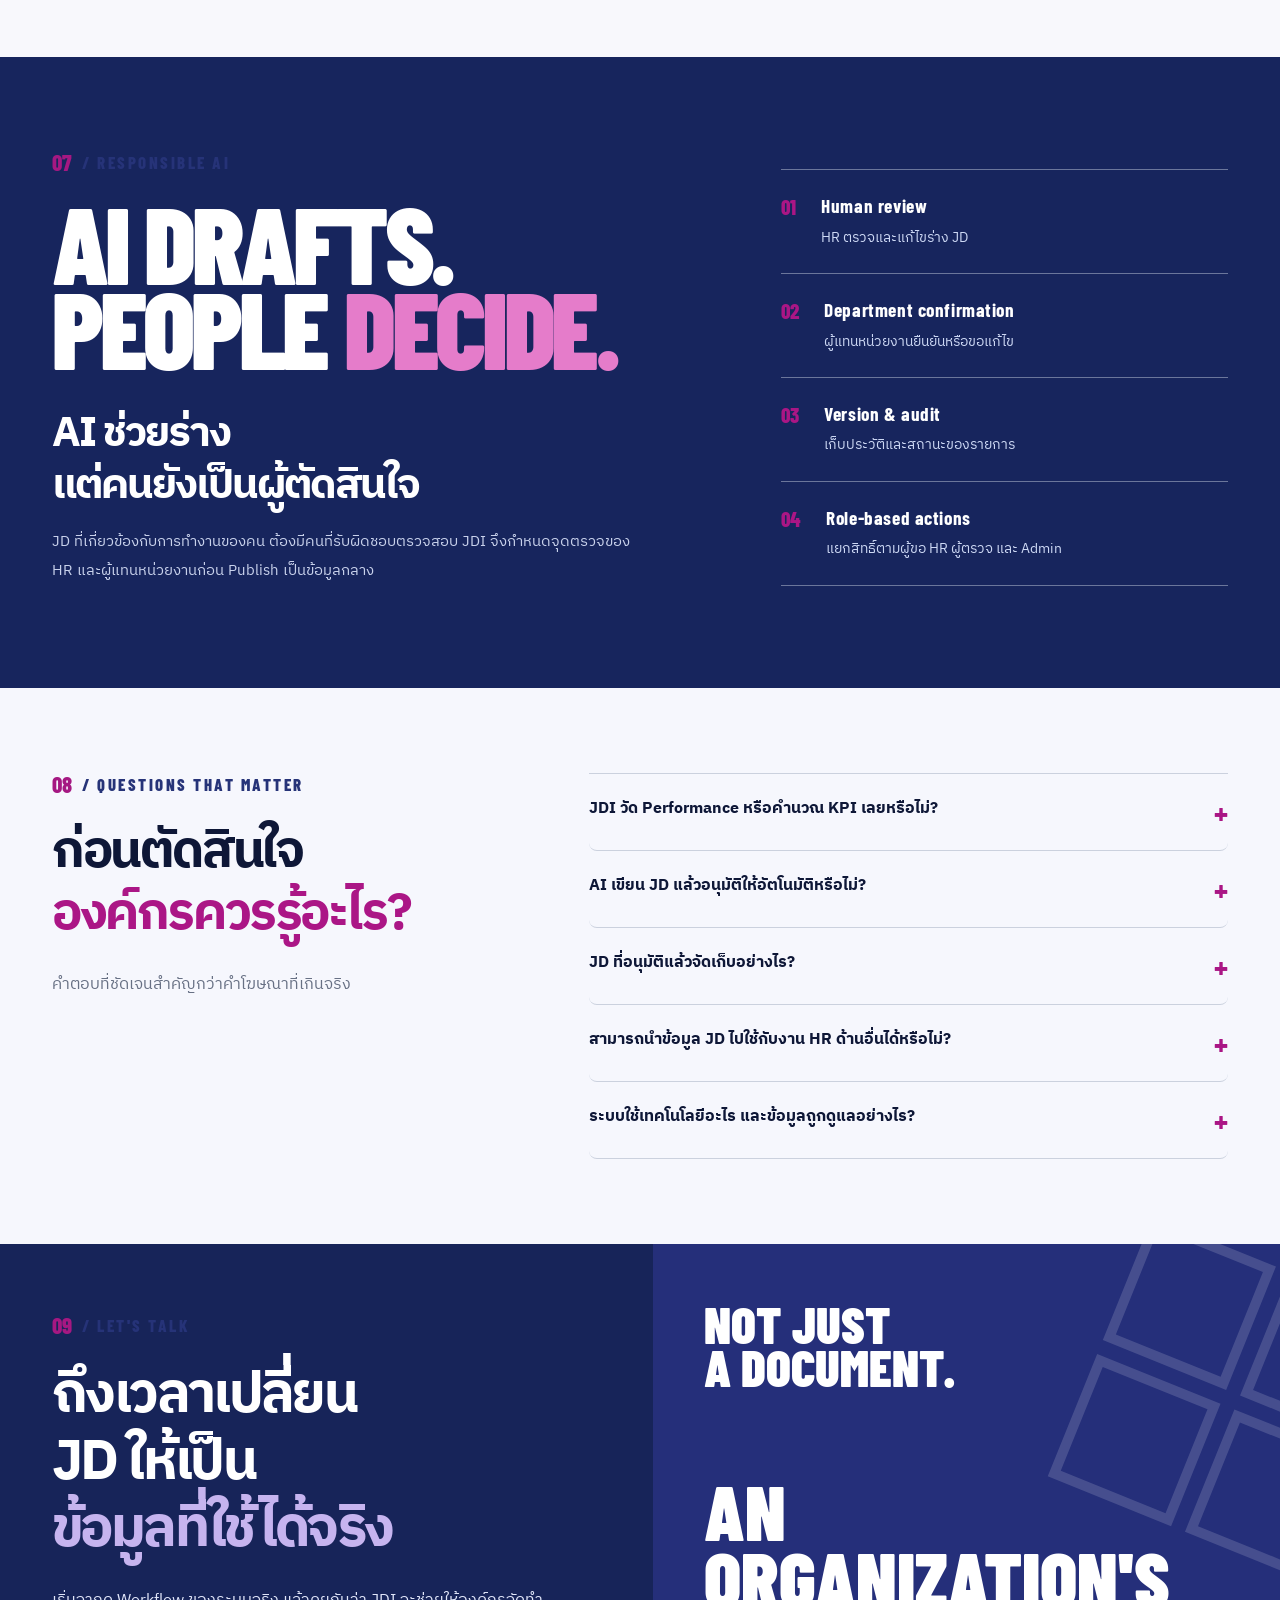
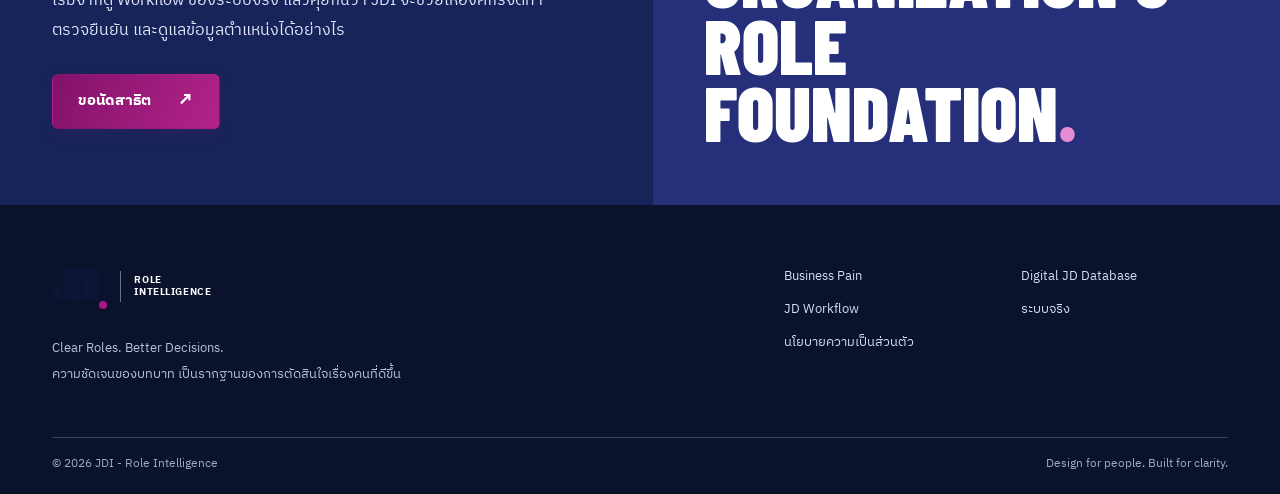
==== commit 2a08197e: "Add files via upload แก้โลโก้" ====
--- a/index.html
+++ b/index.html
@@ -12,11 +12,11 @@
   <meta property="og:description" content="Role Clarity • Digital JD Database • Human-reviewed Workflow">
   <meta property="og:url" content="https://dewtt48.github.io/JDI/">
   <title>JDI - Role Intelligence | เมื่อ JD ไม่ชัดเจน ผลลัพธ์ของงานก็ไม่ชัดตาม</title>
-  <link rel="icon" href="favicon.svg" type="image/svg+xml">
+  <link rel="icon" href="favicon.svg?v=4.2" type="image/svg+xml">
   <link rel="preconnect" href="https://fonts.googleapis.com">
   <link rel="preconnect" href="https://fonts.gstatic.com" crossorigin>
   <link href="https://fonts.googleapis.com/css2?family=Barlow+Condensed:wght@600;700;800;900&family=IBM+Plex+Sans+Thai:wght@400;500;600;700&display=swap" rel="stylesheet">
-  <link rel="stylesheet" href="styles.css">
+  <link rel="stylesheet" href="styles.css?v=4.2">
   <script defer src="script.js"></script>
 </head>
 <body>
@@ -169,7 +169,7 @@
           </div>
           <small>ภาพประกอบแนวคิดของ Workflow ไม่ใช่ภาพหน้าจอผลิตภัณฑ์จริง</small>
         </div></div></div>
-        <div class="product-info" id="product-panel" role="tabpanel" aria-labelledby="product-tab-0"><div class="product-tabs" role="tablist" aria-label="เลือกภาพหน้าจอระบบ"><button role="tab" id="product-tab-0" type="button" data-product="0" class="product-tab is-active" aria-selected="true">01 <span>JD Workspace</span></button><button role="tab" id="product-tab-1" type="button" data-product="1" class="product-tab" aria-selected="false" tabindex="-1">02 <span>Business Context</span></button><button role="tab" id="product-tab-2" type="button" data-product="2" class="product-tab" aria-selected="false" tabindex="-1">03 <span>Batch Import</span></button></div><div class="product-copy"><span class="product-label" id="product-kicker">WORKFLOW VISIBILITY</span><h3 id="product-heading">เห็นสถานะ JD และขั้นตอนถัดไปในที่เดียว</h3><p id="product-description">JD Workspace ช่วยให้ HR ติดตามตำแหน่งงาน ผู้รับผิดชอบ และขั้นตอนที่ต้องดำเนินการต่อได้อย่างเป็นระบบ</p><div class="product-proof"><span>↗</span><span id="product-proof">ติดตามข้อมูลตั้งต้นและสถานะการทำ JD</span></div><button class="btn btn-outline-ink" type="button" data-open-demo>ขอนัดสาธิต <span aria-hidden="true">↗</span></button></div></div>
+        <div class="product-info" id="product-panel" role="tabpanel" aria-labelledby="product-tab-0"><div class="product-tabs" role="tablist" aria-label="เลือกภาพหน้าจอระบบ"><button role="tab" id="product-tab-0" type="button" data-product="0" class="product-tab is-active" aria-selected="true">01 <span>JD Workspace</span></button><button role="tab" id="product-tab-1" type="button" data-product="1" class="product-tab" aria-selected="false" tabindex="-1">02 <span>Business Context</span></button><button role="tab" id="product-tab-2" type="button" data-product="2" class="product-tab" aria-selected="false" tabindex="-1">03 <span>Batch Import</span></button></div><div class="product-copy"><span class="product-label" id="product-kicker">WORKFLOW VISIBILITY</span><h3 id="product-heading">เห็นสถานะ JD และขั้นตอนถัดไปในที่เดียว</h3><p id="product-description">JD Workspace ช่วยให้ HR ติดตามตำแหน่งงาน ผู้รับผิดชอบ และขั้นตอนที่ต้องดำเนินการต่อได้อย่างเป็นระบบ</p><div class="product-proof"><span>↗</span><span id="product-proof">ติดตามข้อมูลตั้งต้นและสถานะการทำ JD</span></div><button class="btn btn-pink" type="button" data-open-demo>ขอนัดสาธิต <span aria-hidden="true">↗</span></button></div></div>
       </div>
       <small class="product-caption">หมายเหตุ: ภาพใช้ประกอบคำอธิบายจากเว็บไซต์รุ่นเดิม ไม่ใช่หลักฐานว่าทุกหน้าจอในรุ่น V1.1.19 มีหน้าตาเหมือนกัน</small></div>
     </section>
@@ -184,21 +184,21 @@
         <div class="audience-grid">
           <article class="audience-card reveal">
             <span class="audience-num">01 / MANAGEMENT</span>
-            <p class="audience-pain"><strong>PAIN</strong> เห็นงานที่ทำ แต่ไม่ชัดว่าตำแหน่งนั้นต้องส่งมอบอะไร</p>
+            <p class="audience-pain">เห็นงานที่ทำ แต่ไม่ชัดว่าตำแหน่งนั้นต้องส่งมอบอะไร</p>
             <h3>เห็นชัดว่าแต่ละตำแหน่ง<br>ต้องสร้างผลลัพธ์อะไร</h3>
             <p class="audience-value">มีข้อมูลเป้าหมาย ความรับผิดชอบ และผลลัพธ์ที่คาดหวังของแต่ละบทบาท เพื่อใช้ทบทวนว่างานของทีมสอดคล้องกับทิศทางธุรกิจอย่างไร</p>
             <span class="audience-arrow" aria-hidden="true">↗</span>
           </article>
           <article class="audience-card reveal">
             <span class="audience-num">02 / MANAGERS &amp; EMPLOYEES</span>
-            <p class="audience-pain"><strong>PAIN</strong> หัวหน้าและคนทำงานตีความคำว่า “งานสำเร็จ” ไม่ตรงกัน</p>
+            <p class="audience-pain">หัวหน้าและคนทำงานตีความคำว่า “งานสำเร็จ” ไม่ตรงกัน</p>
             <h3>ทำงานตรงเป้า<br>คุยผลงานบนความเข้าใจเดียวกัน</h3>
             <p class="audience-value">เห็นขอบเขตงานและสิ่งที่ต้องส่งมอบร่วมกัน ช่วยให้การมอบหมายงาน การตั้ง KPI และการพูดคุยประเมินผลงานมีหลักอ้างอิงที่ชัดเจนและโปร่งใสขึ้น</p>
             <span class="audience-arrow" aria-hidden="true">↗</span>
           </article>
           <article class="audience-card reveal">
             <span class="audience-num">03 / HR &amp; OD</span>
-            <p class="audience-pain"><strong>PAIN</strong> JD หลายไฟล์ หลายเวอร์ชัน ต้องรวบรวมใหม่ทุกครั้งที่ใช้</p>
+            <p class="audience-pain">JD หลายไฟล์ หลายเวอร์ชัน ต้องรวบรวมใหม่ทุกครั้งที่ใช้</p>
             <h3>เปลี่ยน JD ให้เป็นฐานข้อมูล<br>ที่นำไปใช้ต่อได้จริง</h3>
             <p class="audience-value">จัดเก็บ JD ที่ผ่านการตรวจยืนยันเป็นฐานข้อมูลดิจิทัล พร้อมประวัติและเวอร์ชัน เพื่อเป็นข้อมูลตั้งต้นสำหรับการสรรหา Competency การพัฒนา และงาน HR อื่น ๆ</p>
             <span class="audience-arrow" aria-hidden="true">↗</span>
@@ -216,6 +216,6 @@
 
   <footer class="site-footer"><div class="container footer-grid"><div><a class="brand brand-footer" href="#top"><span class="brand-name">JDI<span class="brand-dot">.</span></span><span class="brand-divider"></span><span class="brand-tag">ROLE<br>INTELLIGENCE</span></a><p>Clear Roles. Better Decisions.<br>ความชัดเจนของบทบาท เป็นรากฐานของการตัดสินใจเรื่องคนที่ดีขึ้น</p></div><div class="footer-links"><a href="#pain">Business Pain</a><a href="#database">Digital JD Database</a><a href="#workflow">JD Workflow</a><a href="#product">ระบบจริง</a><a href="privacy.html">นโยบายความเป็นส่วนตัว</a></div></div><div class="container footer-bottom"><span>© <span id="currentYear">2026</span> JDI - Role Intelligence</span><span>Design for people. Built for clarity.</span></div></footer>
 
-  <dialog id="demoDialog" class="demo-dialog" aria-labelledby="demoTitle"><div class="dialog-head"><div><div class="section-id"><span>DEMO</span> / JDI</div><h2 id="demoTitle">ขอนัดสาธิต</h2><p>เล่าให้เราฟังสั้น ๆ ว่าองค์กรกำลังเจอปัญหาอะไรเกี่ยวกับ JD</p></div><button type="button" class="dialog-close" id="closeDemo" aria-label="ปิดแบบฟอร์ม">×</button></div><form id="demoForm" class="demo-form" method="post" target="leadSubmissionFrame" novalidate><input class="honeypot" type="text" name="company_website" tabindex="-1" aria-hidden="true" autocomplete="off"><label><span class="form-field-label">ชื่อผู้ติดต่อ <span class="required-mark" aria-hidden="true">*</span></span><input name="name" type="text" autocomplete="name" required placeholder="ชื่อ–นามสกุล"></label><label><span class="form-field-label">บริษัท / องค์กร <span class="required-mark" aria-hidden="true">*</span></span><input name="company" type="text" autocomplete="organization" required placeholder="ชื่อบริษัท"></label><label><span class="form-field-label">อีเมลสำหรับติดต่อกลับ <span class="required-mark" aria-hidden="true">*</span></span><input name="email" type="email" autocomplete="email" required placeholder="name@company.com"></label><label><span class="form-field-label">เบอร์โทรศัพท์</span><input name="phone" type="tel" autocomplete="tel" placeholder="ไม่บังคับ"></label><label class="full-field"><span class="form-field-label">เรื่องที่อยากแก้ไขก่อน</span><select name="pain_focus"><option value="">เลือกหัวข้อ (ไม่บังคับ)</option><option value="role-clarity">JD / บทบาทไม่ชัดเจน</option><option value="performance">ต้องการข้อมูลตั้งต้นสำหรับ KPI / Performance</option><option value="digital-database">ต้องการฐานข้อมูล JD ดิจิทัล</option><option value="workflow">ต้องการ Workflow ตรวจและอนุมัติ JD</option><option value="other">อื่น ๆ</option></select></label><label class="full-field"><span class="form-field-label">ข้อความเพิ่มเติม (ไม่บังคับ)</span><textarea name="additional_message" rows="3" placeholder="เช่น มี JD 150 ตำแหน่ง ต้องการยกระดับมาตรฐานทั้งองค์กร"></textarea></label><label class="consent full-field"><input name="consent" type="checkbox" value="accepted" required><span>ยินยอมให้ใช้ข้อมูลเพื่อติดต่อกลับเกี่ยวกับ JDI โดยได้อ่าน <a href="privacy.html" target="_blank" rel="noopener">นโยบายความเป็นส่วนตัว</a></span></label><input type="hidden" name="inquiry_type" value="trial"><input type="hidden" name="role" value=""><input type="hidden" name="organization_size" value=""><input type="hidden" name="message_body"><input type="hidden" name="message"><input type="hidden" name="source" value="jdi-editorial-v4-1"><input type="hidden" name="request_id"><input type="hidden" name="page_url"><input type="hidden" name="user_agent"><div class="form-bottom full-field"><p id="formStatus" role="status" aria-live="polite"></p><button type="submit" class="btn btn-pink" id="submitDemo">ส่งคำขอนัดสาธิต <span aria-hidden="true">↗</span></button></div></form><iframe name="leadSubmissionFrame" title="การส่งคำขอเดโม" hidden></iframe></dialog>
+  <dialog id="demoDialog" class="demo-dialog" aria-labelledby="demoTitle"><div class="dialog-head"><div><div class="section-id"><span>DEMO</span> / JDI</div><h2 id="demoTitle">ขอนัดสาธิต</h2><p>เล่าให้เราฟังสั้น ๆ ว่าองค์กรกำลังเจอปัญหาอะไรเกี่ยวกับ JD</p></div><button type="button" class="dialog-close" id="closeDemo" aria-label="ปิดแบบฟอร์ม">×</button></div><form id="demoForm" class="demo-form" method="post" target="leadSubmissionFrame" novalidate><input class="honeypot" type="text" name="company_website" tabindex="-1" aria-hidden="true" autocomplete="off"><label><span class="form-field-label">ชื่อผู้ติดต่อ <span class="required-mark" aria-hidden="true">*</span></span><input name="name" type="text" autocomplete="name" required placeholder="ชื่อ–นามสกุล"></label><label><span class="form-field-label">บริษัท / องค์กร <span class="required-mark" aria-hidden="true">*</span></span><input name="company" type="text" autocomplete="organization" required placeholder="ชื่อบริษัท"></label><label><span class="form-field-label">อีเมลสำหรับติดต่อกลับ <span class="required-mark" aria-hidden="true">*</span></span><input name="email" type="email" autocomplete="email" required placeholder="name@company.com"></label><label><span class="form-field-label">เบอร์โทรศัพท์</span><input name="phone" type="tel" autocomplete="tel" placeholder="ไม่บังคับ"></label><label class="full-field"><span class="form-field-label">เรื่องที่อยากแก้ไขก่อน</span><select name="pain_focus"><option value="">เลือกหัวข้อ (ไม่บังคับ)</option><option value="role-clarity">JD / บทบาทไม่ชัดเจน</option><option value="performance">ต้องการข้อมูลตั้งต้นสำหรับ KPI / Performance</option><option value="digital-database">ต้องการฐานข้อมูล JD ดิจิทัล</option><option value="workflow">ต้องการ Workflow ตรวจและอนุมัติ JD</option><option value="other">อื่น ๆ</option></select></label><label class="full-field"><span class="form-field-label">ข้อความเพิ่มเติม (ไม่บังคับ)</span><textarea name="additional_message" rows="3" placeholder="เช่น มี JD 150 ตำแหน่ง ต้องการยกระดับมาตรฐานทั้งองค์กร"></textarea></label><label class="consent full-field"><input name="consent" type="checkbox" value="accepted" required><span>ยินยอมให้ใช้ข้อมูลเพื่อติดต่อกลับเกี่ยวกับ JDI โดยได้อ่าน <a href="privacy.html" target="_blank" rel="noopener">นโยบายความเป็นส่วนตัว</a></span></label><input type="hidden" name="inquiry_type" value="trial"><input type="hidden" name="role" value=""><input type="hidden" name="organization_size" value=""><input type="hidden" name="message_body"><input type="hidden" name="message"><input type="hidden" name="source" value="jdi-editorial-v4-2"><input type="hidden" name="request_id"><input type="hidden" name="page_url"><input type="hidden" name="user_agent"><div class="form-bottom full-field"><p id="formStatus" role="status" aria-live="polite"></p><button type="submit" class="btn btn-pink" id="submitDemo">ส่งคำขอนัดสาธิต <span aria-hidden="true">↗</span></button></div></form><iframe name="leadSubmissionFrame" title="การส่งคำขอเดโม" hidden></iframe></dialog>
 </body>
 </html>
--- a/styles.css
+++ b/styles.css
@@ -357,8 +357,7 @@
 .audience-intro {margin-top:17px;max-width:780px;color:#5b6680;font-size:1rem;line-height:1.75}
 .audience-card {min-height:375px;padding:27px 30px 67px 0}
 .audience-card:not(:first-child) {padding-left:30px}
-.audience-pain {margin-top:20px;min-height:62px;font-size:.9rem!important;line-height:1.58!important;color:#51445f!important;max-width:350px;border-left:3px solid #b537a0;padding-left:12px}
-.audience-pain strong {font-family:'Barlow Condensed','IBM Plex Sans Thai',sans-serif;letter-spacing:.08em;font-size:1rem;color:#9b167e;margin-right:5px}
+.audience-pain {margin-top:20px;min-height:62px;font-size:.9rem!important;line-height:1.58!important;color:#51445f!important;max-width:350px;border-left:3px solid #b537a0;padding:6px 0 6px 14px}
 .audience-card h3 {font-size:clamp(1.24rem,1.63vw,1.56rem);line-height:1.34;letter-spacing:-.045em;margin:18px 0 14px;max-width:380px}
 .audience-card .audience-value {color:#38465e;line-height:1.7;font-size:.93rem;max-width:380px}
 .audience-card:hover {background:linear-gradient(180deg,rgba(248,244,253,.62),rgba(248,244,253,0) 70%)}
